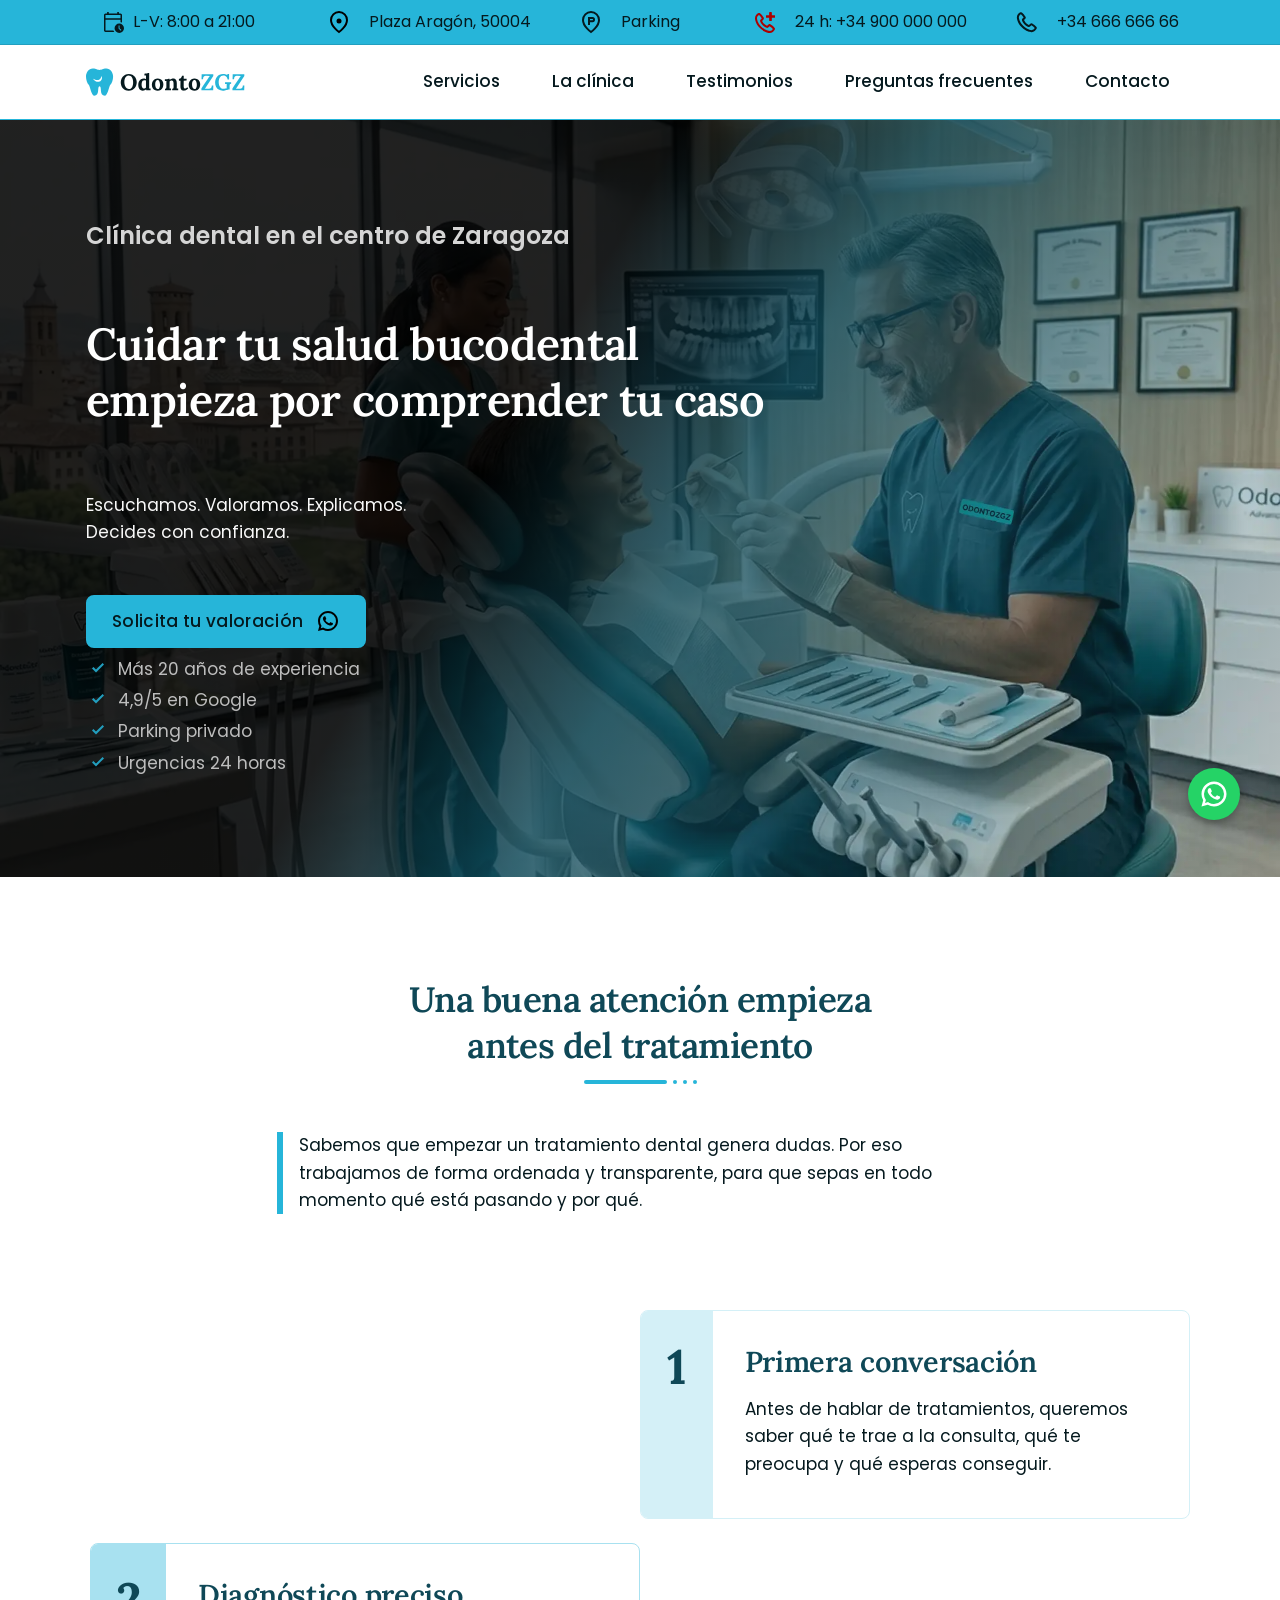
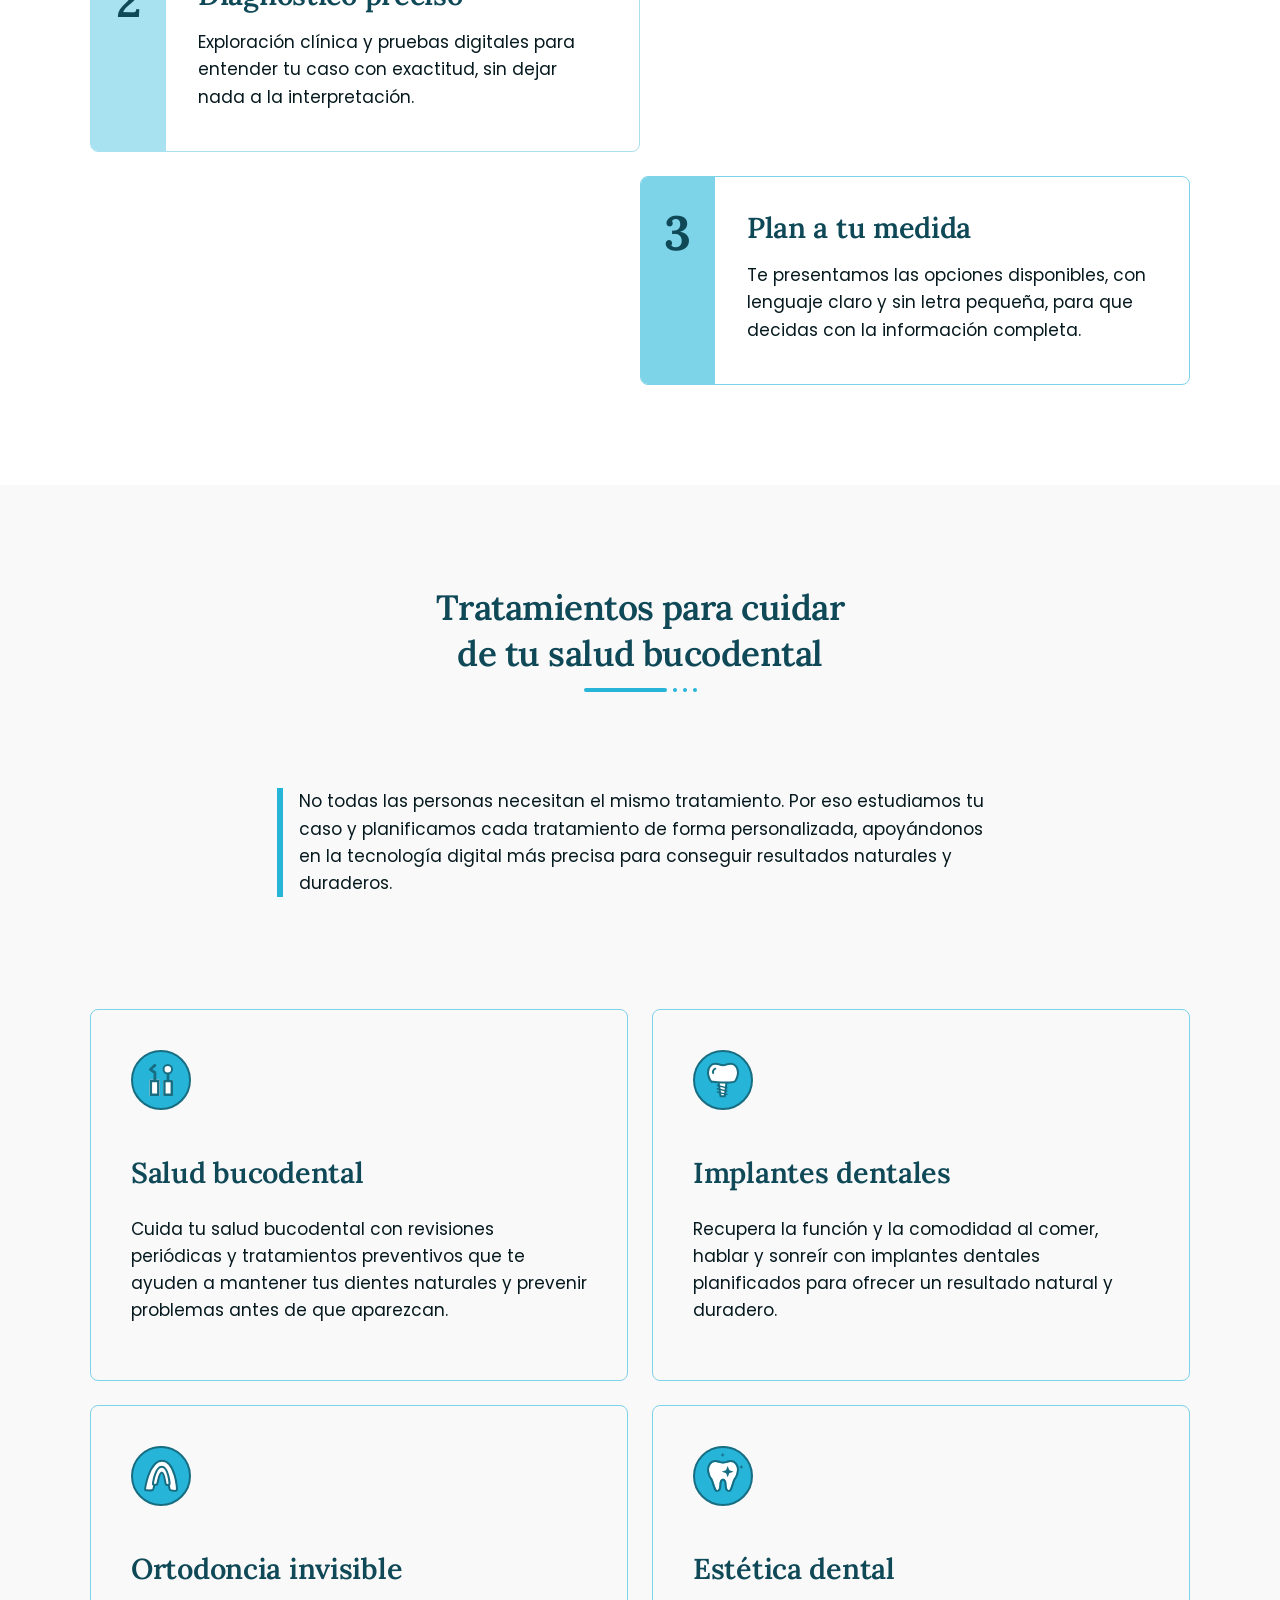
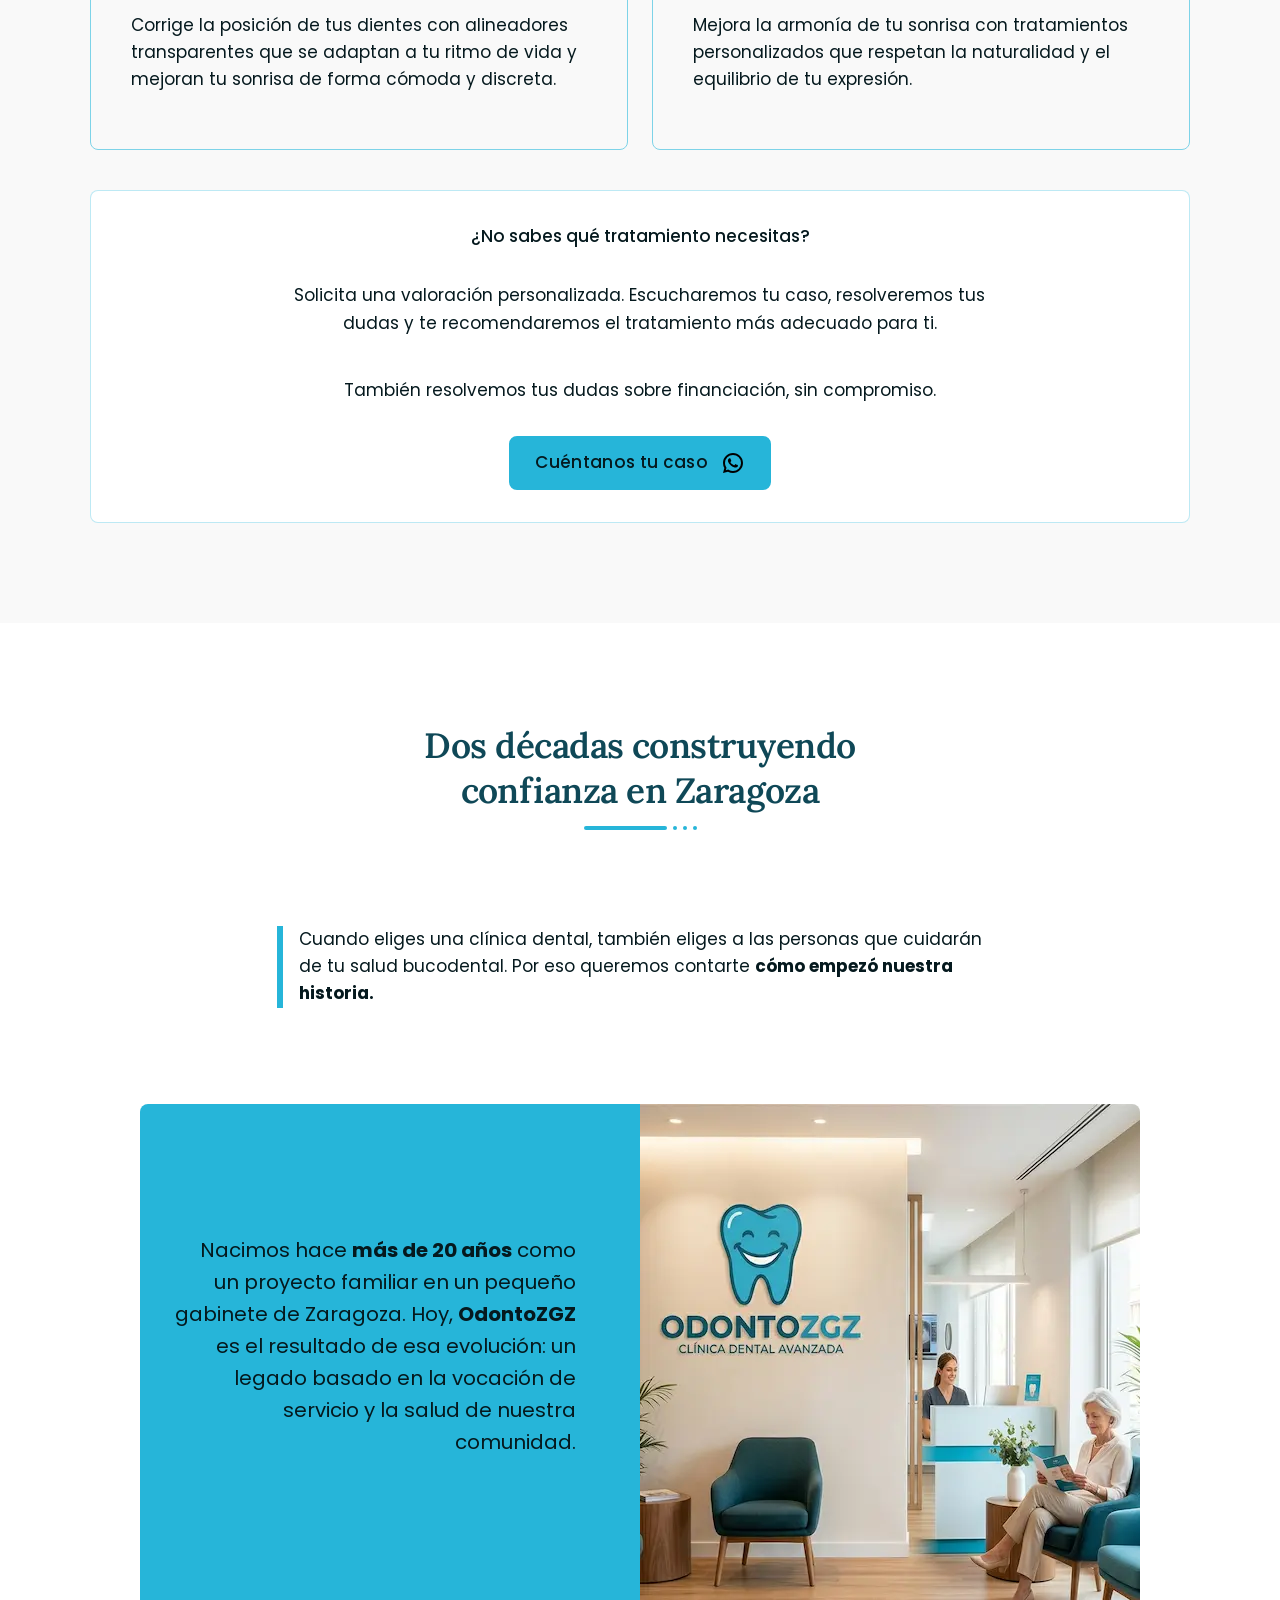
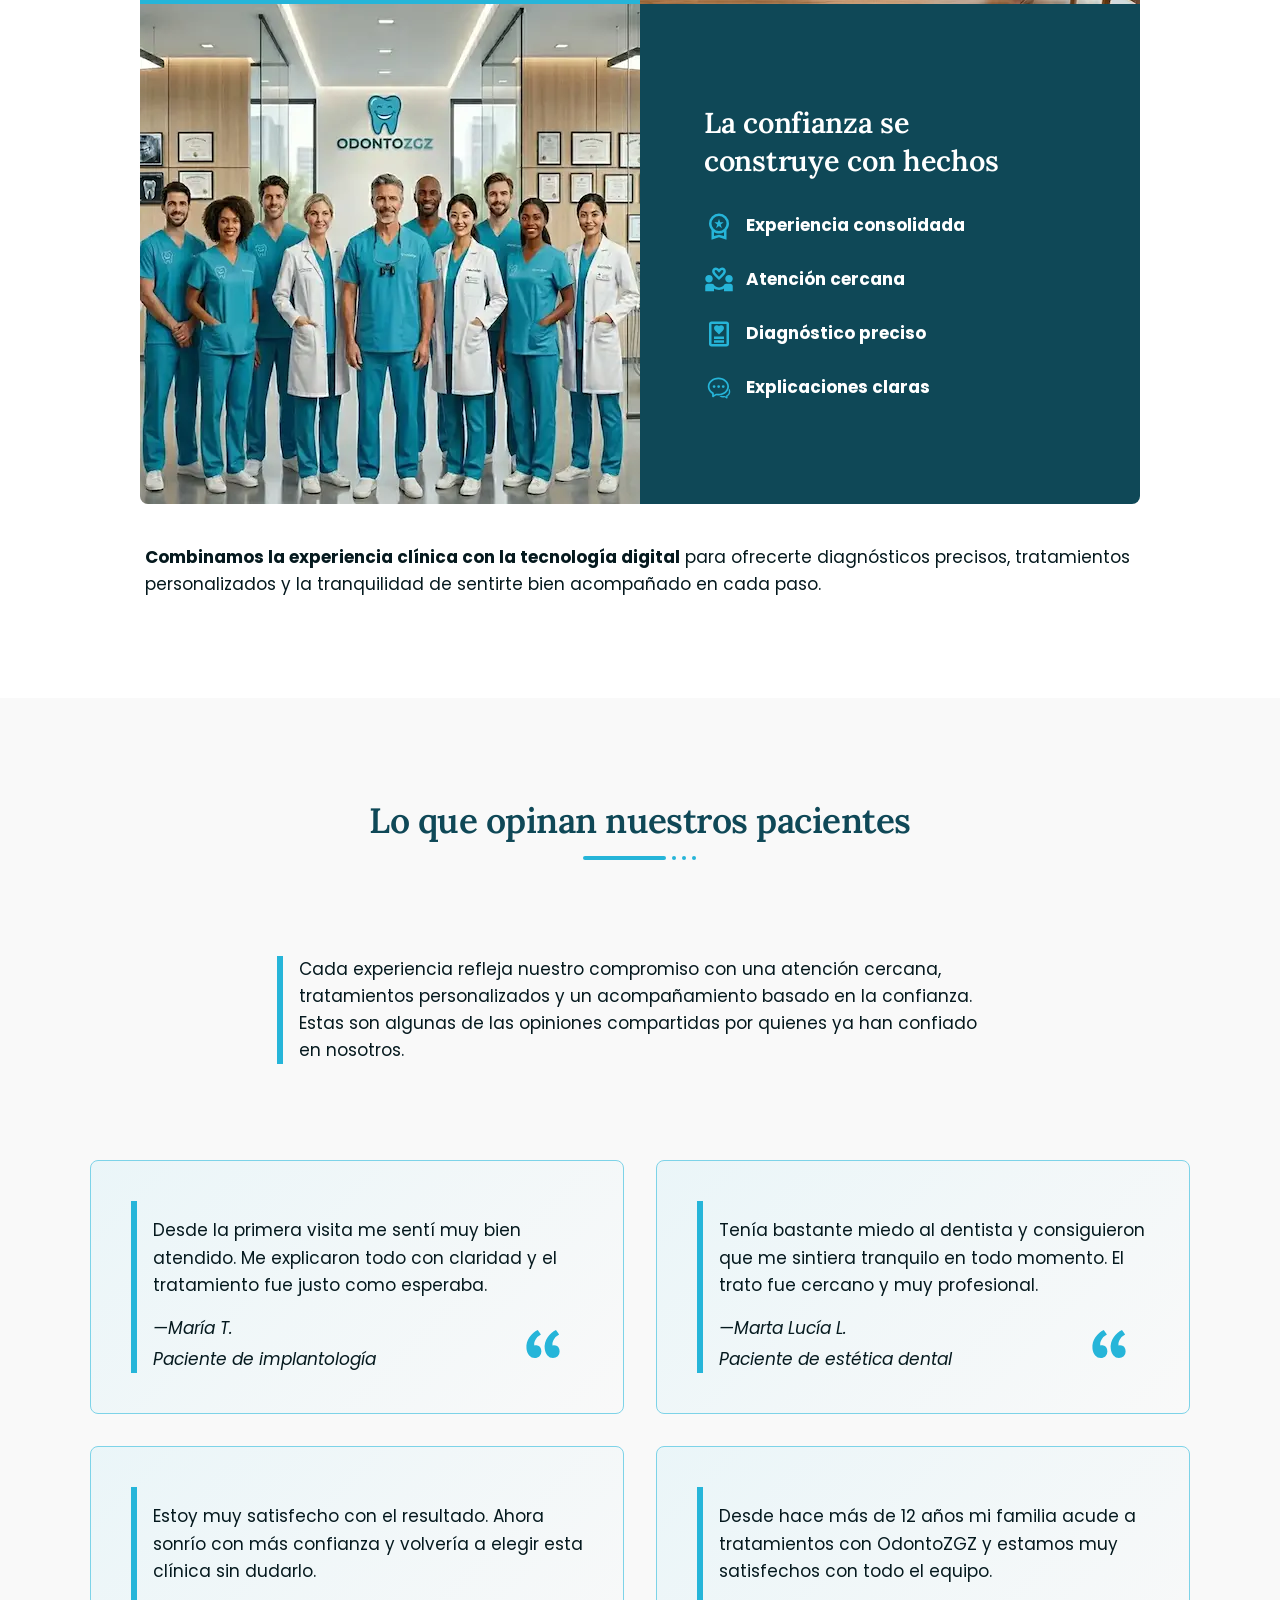
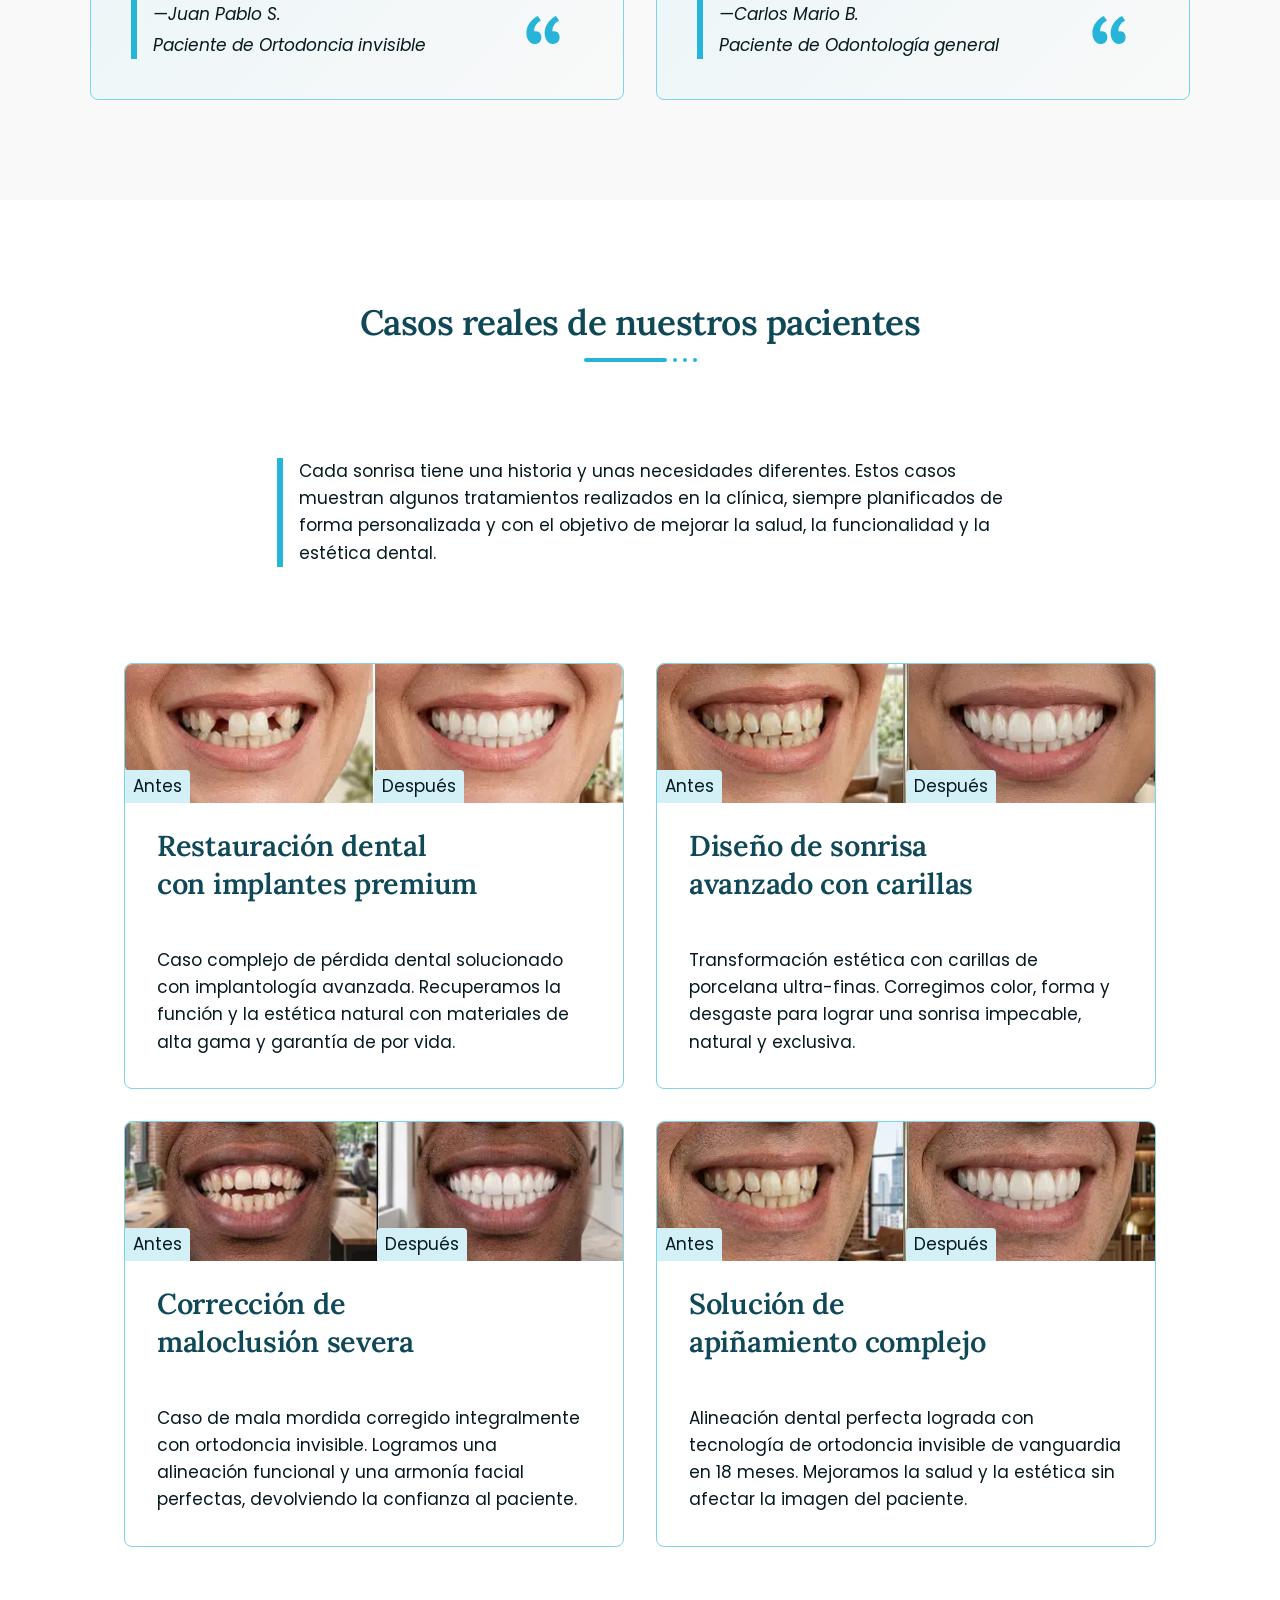
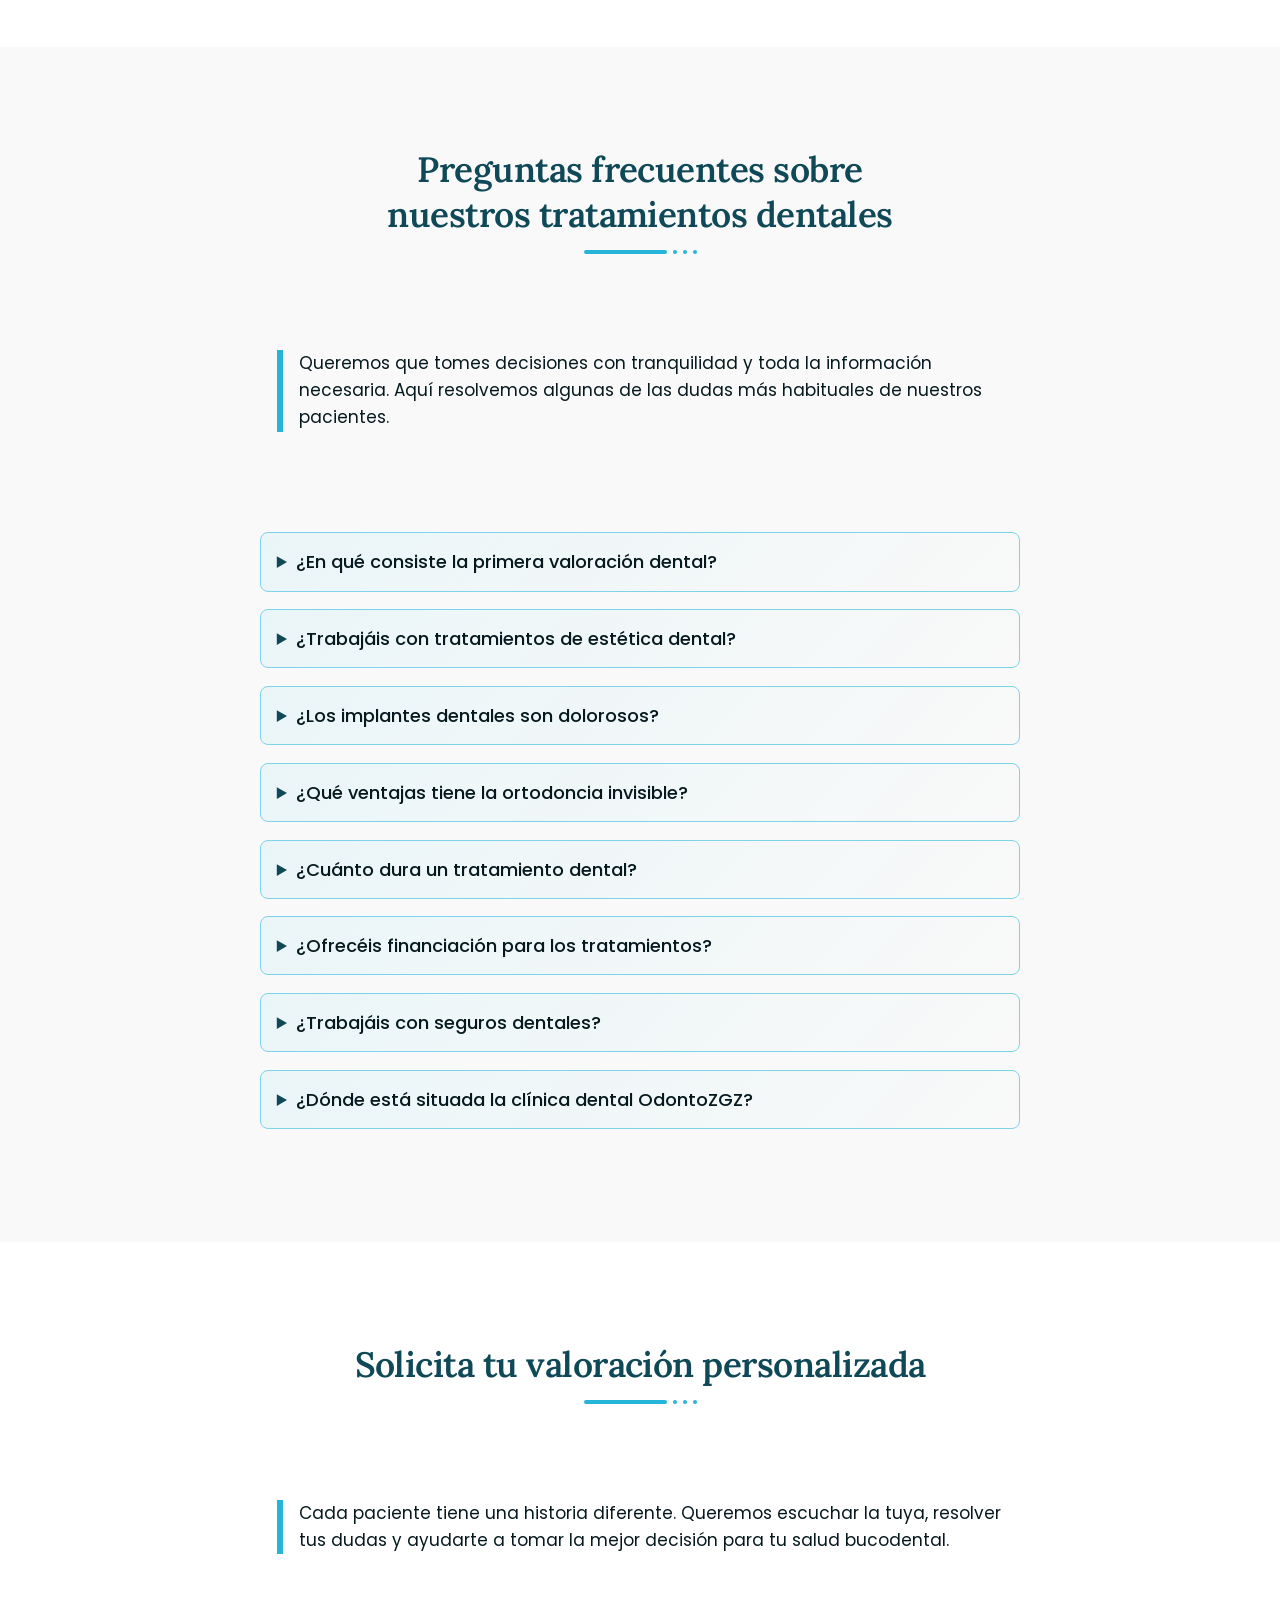
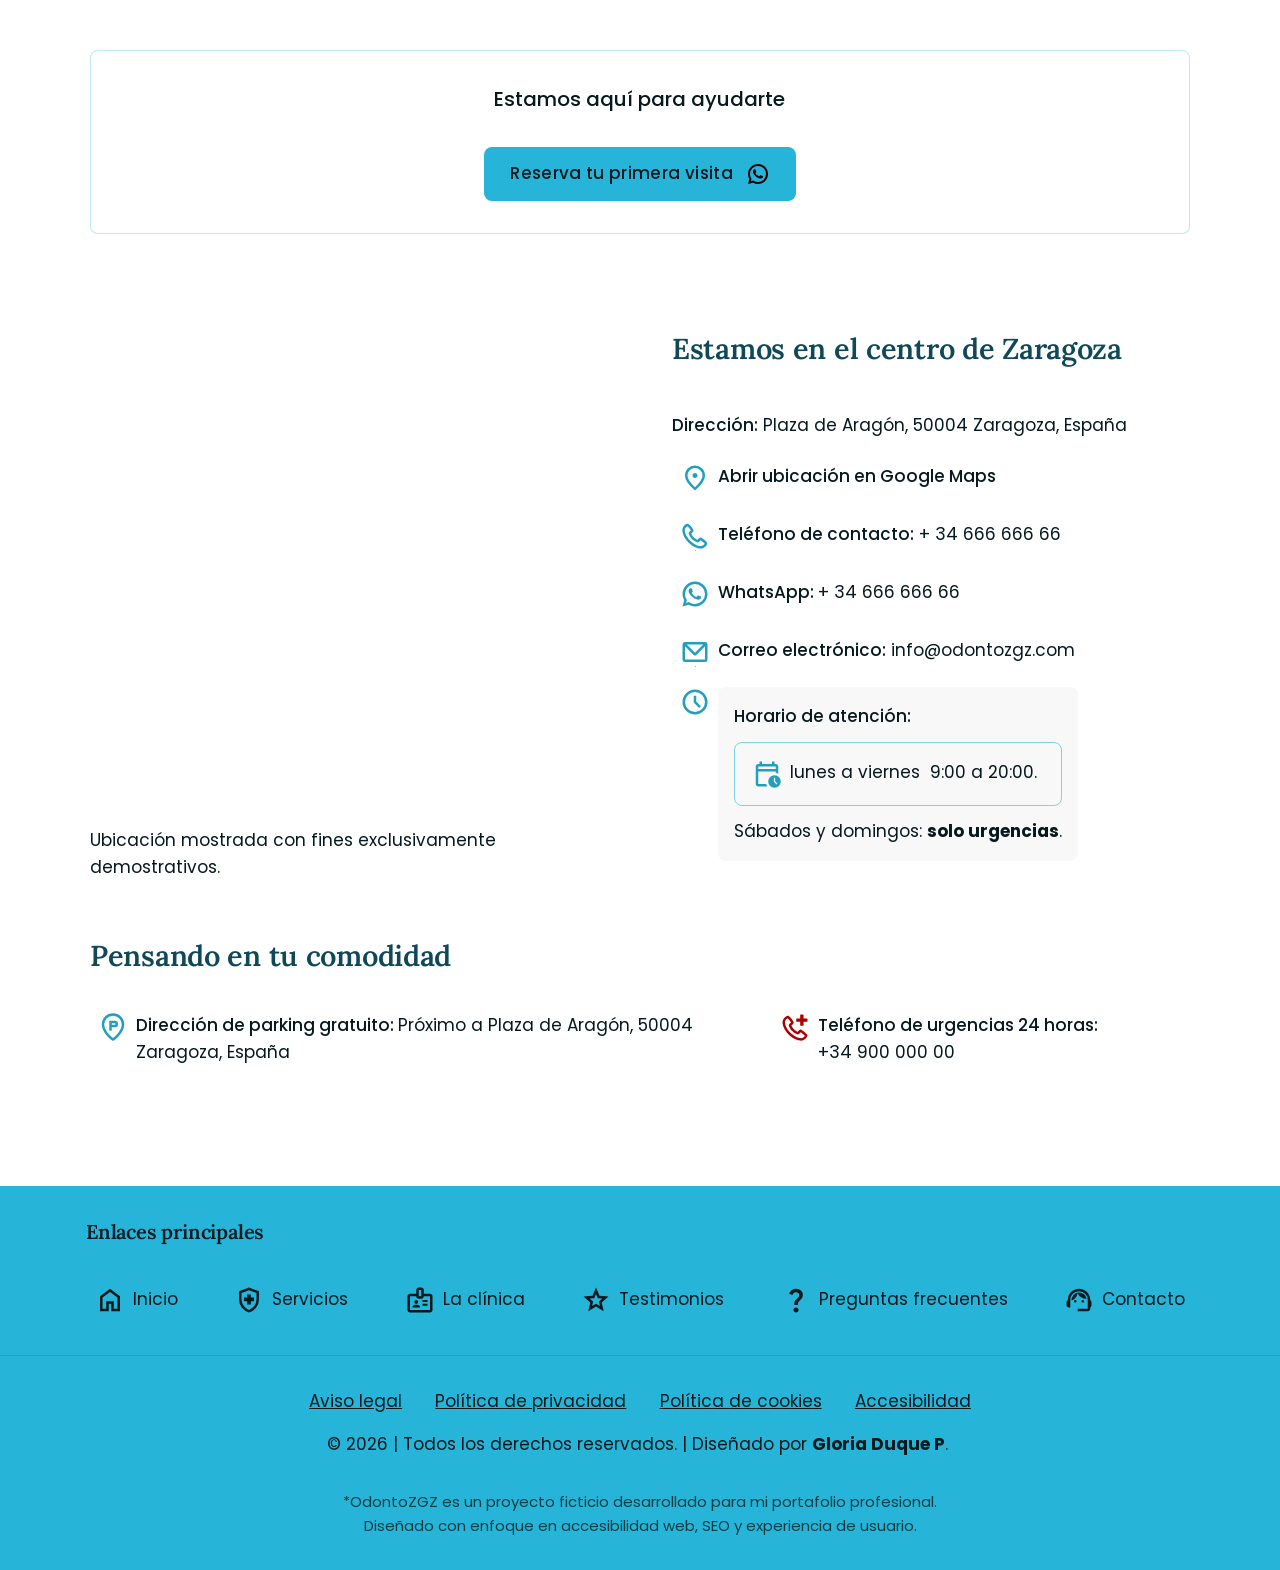
==== index.html @ b69c1dee "Cambio estilo-section proceso" ====
<!doctype html>
<html lang="es" class="no-js">

<head>
    <meta charset="UTF-8">
    <script>
        document.documentElement.classList.remove("no-js");
        document.documentElement.classList.add("js");
    </script>
    <meta name="viewport" content="width=device-width, initial-scale=1.0">
    <title>
        OdontoZGZ | Diseño y desarrollo web accesible para clínica dental
    </title>
    <meta name="robots" content="noindex nofollow">
    <meta name="description"
        content="Proyecto web ficticio de clínica dental OdontoZGZ en Zaragoza, desarrollado para portafolio profesional de diseño UX/UI, accesilidad web, SEO y arquitectura de la información">
    <!--FAVICON-->
    <link rel="icon" type="image/png" href="favicon-96x96.png" sizes="96x96">
    <link rel="icon" type="image/svg+xml" href="favicon.svg">
    <link rel="shortcut icon" href="favicon.ico">
    <link rel="apple-touch-icon" sizes="180x180" href="apple-touch-icon.png">
    <meta name="apple-mobile-web-app-title" content="OdontoZGZ">
    <meta name="theme-color" content="#26B5D9">
    <link rel="manifest" href="site.webmanifest">
    <!--GOOGLE FONTS-->
    <link rel="preconnect" href="https://fonts.googleapis.com">
    <link rel="preconnect" href="https://fonts.gstatic.com" crossorigin>
    <link
        href="https://fonts.googleapis.com/css2?family=Lora:ital,wght@0,400..700;1,400..700&family=Poppins:ital,wght@0,400;0,500;0,600;1,400;1,500&display=swap"
        rel="stylesheet">
    <link rel="preload" as="image" href="assets/img/clinica-dental-zaragoza-odontozgz-movil.webp"
        media="(max-width: 1199px)" fetchpriority="high">

    <link rel="preload" as="image" href="assets/img/clinica-odontozgz-zargoza.webp" media="(min-width: 1200px)"
        fetchpriority="high">
    <link rel="stylesheet" href="assets/css/styles.css">
</head>

<body id="scroll-top">
    <a class="skip-link" href="#main-content">Ir al Contenido</a>
    <header class="header-completo">
        <div class="header-superior">
            <div class="container">
                <address class="wrapper-enlaces-header-sup datos-contacto-header-sup">
                    <ul class="informacion-contacto">
                        <li class="horario-header" aria-label="Horario de atención: lunes a viernes de 8:00 a 21:00">
                            <svg aria-hidden="true" focusable="false" xmlns="http://www.w3.org/2000/svg" height="24"
                                viewBox="0 -960 960 960" width="24" fill="#05191E">
                                <path
                                    d="M180-630h600v-130H180v130Zm0 0v-130 130Zm0 550q-24 0-42-18t-18-42v-620q0-24 18-42t42-18h65v-60h65v60h340v-60h65v60h65q24 0 42 18t18 42v307q-14.17-7.29-29.08-12.14Q796-470 780-473v-97H180v430h319q6 17 14 31.5T532-80H180Zm417.5-15.5Q542-151 542-229t55.5-133.5Q653-418 731-418t133.5 55.5Q920-307 920-229T864.5-95.5Q809-40 731-40T597.5-95.5ZM789.24-128 817-156l-75-75v-112h-39v126l86.24 89Z" />
                            </svg>L-V: 8:00 a 21:00
                        </li>

                        <!-- <div class="enlaces-lista-header"> -->
                        <li><a class="direccion-map  ubicacion-header icono-enlace-header-super icon-sup-no-btn "
                                href="https://maps.app.goo.gl/fbZkfuw5oKSmPvdQ9" rel="noopener noreferrer"
                                target="_blank">
                                <span class="sr-only">Ver
                                    ubicación en Google Maps (se abre en una nueva pestaña)
                                </span>
                                <svg aria-hidden="true" focusable="false" width=" 24" height="24" viewBox="0 0 24 24"
                                    fill="none" xmlns="http://www.w3.org/2000/svg">
                                    <path
                                        d="M20 10C20 16.5 12 22 12 22C12 22 4 16.5 4 10C4 7.87827 4.84285 5.84344 6.34315 4.34315C7.84344 2.84285 9.87827 2 12 2C14.1217 2 16.1566 2.84285 17.6569 4.34315C19.1571 5.84344 20 7.87827 20 10Z"
                                        stroke="black" stroke-width="2" />
                                    <circle cx="12" cy="11" r="2.5" fill="black" />
                                </svg></a><span class="texto-enlac-head-sup">Plaza Aragón, 50004</span>
                        </li>

                        <li><a class="ubicacion-header icon-sup-no-btn icono-enlace-header-super"
                                href="https://maps.app.goo.gl/1pMywQaYtEm4NKyd7" rel="noopener noreferrer"
                                target="_blank"
                                aria-label="Ver ubicación del parking en Google Maps, Se abre en una nueva pestaña">
                                <svg class="icon-parking" aria-hidden="true" focusable="false"
                                    xmlns="http://www.w3.org/2000/svg" width="24" height="24" viewBox="0 0 24 24">
                                    <g fill="none">
                                        <path d="M20 10c0 6.5-8 12-8 12s-8-5.5-8-12a8 8 0 1 1 16 0" />
                                        <path stroke="currentColor" stroke-width="2"
                                            d="M20 10c0 6.5-8 12-8 12s-8-5.5-8-12a8 8 0 1 1 16 0Z" />
                                        <path stroke="currentColor" stroke-linecap="square" stroke-width="2"
                                            d="M10 14v-2.8m0 0V8h3.636C14.091 8 15 8.354 15 9.6s-.91 1.6-1.364 1.6z" />
                                    </g>
                                </svg>
                            </a><span class="texto-enlac-head-sup">Parking</span>
                        </li>
                        <li><a class="icono-enlace-header-super icon-sup-no-btn telefono-urgencia"
                                href="tel:+3490000000" aria-label="Teléfono de urgencias 24 horas: +34 900 000 00">

                                <svg class="icon-urgencia" aria-hidden="true" focusable="false" width="24" height="24"
                                    viewBox="0 0 24 24" fill="none" xmlns="http://www.w3.org/2000/svg">
                                    <g clip-path="url(#clip0_892_257)">
                                        <path
                                            d="M12.7179 24.0944L12.7289 24.0924C12.7376 24.0937 12.7432 24.0997 12.7459 24.1104L12.7629 24.5374L12.7589 24.5544L12.7469 24.5704L12.6429 24.6444L12.6309 24.6484L12.6159 24.6444L12.5119 24.5704L12.5019 24.5574L12.4969 24.5374L12.5139 24.1094L12.5179 24.0994C12.5232 24.0927 12.5312 24.0911 12.5419 24.0944L12.6129 24.1294L12.6269 24.1334L12.6469 24.1294L12.7179 24.0944Z"
                                            fill="#AD0000" />
                                        <path
                                            d="M12.9809 23.9814L12.9939 23.9794C13.0039 23.9821 13.0106 23.9894 13.0139 24.0014L13.0479 24.6154L13.0439 24.6294C13.0372 24.6381 13.0276 24.6407 13.0149 24.6374L12.8139 24.5444L12.8059 24.5374L12.8009 24.5254L12.7829 24.0954L12.7859 24.0844L12.7959 24.0744L12.9809 23.9814Z"
                                            fill="#AD0000" />
                                        <path
                                            d="M12.2642 23.979C12.2692 23.9779 12.2745 23.9787 12.2789 23.9814L12.4629 24.0734L12.4729 24.0834L12.4759 24.0954L12.4589 24.5254L12.4549 24.5364L12.4449 24.5444L12.2439 24.6374L12.2289 24.6394C12.2182 24.6354 12.2126 24.6274 12.2119 24.6154L12.2459 24.0014L12.2519 23.9874C12.2548 23.9831 12.2592 23.9801 12.2642 23.979Z"
                                            fill="#AD0000" />
                                        <path fill-rule="evenodd" clip-rule="evenodd"
                                            d="M8.30774 16.6634C12.1527 20.5084 15.7157 20.9294 16.7617 20.9684C18.0257 21.0144 19.3157 19.9824 19.8737 18.9254C18.9837 17.8814 17.8247 17.0714 16.5557 16.1934C15.8067 16.9414 14.8837 18.3314 13.6547 17.8334C12.9557 17.5524 11.2297 16.7574 9.72174 15.2484C8.21374 13.7394 7.41874 12.0144 7.13574 11.3164C6.63774 10.0854 8.03174 9.16044 8.78074 8.41144C7.90274 7.12144 7.10674 5.93244 6.06474 5.08744C4.99274 5.64744 3.95474 6.92744 4.00174 8.20844C4.04074 9.25444 4.46174 12.8174 8.30774 16.6634ZM16.6877 22.9674C15.2477 22.9144 11.1667 22.3504 6.89274 18.0774C2.61974 13.8034 2.05674 9.72344 2.00274 8.28244C1.92274 6.08644 3.60474 3.95344 5.54774 3.12044C5.78172 3.01941 6.03794 2.98094 6.29127 3.00882C6.5446 3.03669 6.78633 3.12995 6.99274 3.27944C8.60074 4.45244 9.70974 6.22944 10.6627 7.62144C10.861 7.9109 10.9518 8.26055 10.9195 8.60989C10.8872 8.95923 10.7337 9.28628 10.4857 9.53444L9.12974 10.8914C9.44474 11.5864 10.0857 12.7844 11.1357 13.8344C12.1857 14.8844 13.3837 15.5254 14.0797 15.8404L15.4347 14.4844C15.6836 14.2354 16.012 14.0818 16.3627 14.0505C16.7133 14.0193 17.0638 14.1123 17.3527 14.3134C18.7727 15.2974 20.4407 16.3904 21.6567 17.9474C21.8184 18.1553 21.9212 18.4029 21.9544 18.6641C21.9877 18.9253 21.9501 19.1907 21.8457 19.4324C21.0087 21.3854 18.8907 23.0484 16.6877 22.9674Z"
                                            fill="#AD0000" />
                                        <rect x="13" y="5.14844" width="9" height="2.7" rx="0.45" fill="#AD0000" />
                                        <rect x="16.1504" y="11" width="9" height="2.7" rx="0.45"
                                            transform="rotate(-90 16.1504 11)" fill="#AD0000" />
                                    </g>
                                    <defs>
                                        <clipPath id="clip0_892_257">
                                            <rect width="24" height="24" fill="white" />
                                        </clipPath>
                                    </defs>
                                </svg>
                            </a><span class="texto-enlac-head-sup" aria-hidden="true">24&nbsp;h: +34 900 000
                                000</span></li>
                        <li><a class="icono-enlace-header-super btn-primary" href="tel:+3466666666">
                                <svg aria-hidden="true" focusable="false" xmlns="http://www.w3.org/2000/svg" width="24"
                                    height="24" viewBox="0 0 24 24">
                                    <g fill="none" fill-rule="evenodd">
                                        <path
                                            d="m12.593 23.258l-.011.002l-.071.035l-.02.004l-.014-.004l-.071-.035q-.016-.005-.024.005l-.004.01l-.017.428l.005.02l.01.013l.104.074l.015.004l.012-.004l.104-.074l.012-.016l.004-.017l-.017-.427q-.004-.016-.017-.018m.265-.113l-.013.002l-.185.093l-.01.01l-.003.011l.018.43l.005.012l.008.007l.201.093q.019.005.029-.008l.004-.014l-.034-.614q-.005-.018-.02-.022m-.715.002a.02.02 0 0 0-.027.006l-.006.014l-.034.614q.001.018.017.024l.015-.002l.201-.093l.01-.008l.004-.011l.017-.43l-.003-.012l-.01-.01z" />
                                        <path fill="currentColor"
                                            d="M8.172 15.829c3.845 3.845 7.408 4.266 8.454 4.305c1.264.046 2.554-.986 3.112-2.043c-.89-1.044-2.049-1.854-3.318-2.732c-.749.748-1.672 2.138-2.901 1.64c-.699-.281-2.425-1.076-3.933-2.585S7.283 11.18 7 10.482c-.498-1.231.896-2.156 1.645-2.905c-.878-1.29-1.674-2.479-2.716-3.324c-1.072.56-2.11 1.84-2.063 3.121c.039 1.046.46 4.609 4.306 8.455m8.38 6.304c-1.44-.053-5.521-.617-9.795-4.89c-4.273-4.274-4.836-8.354-4.89-9.795c-.08-2.196 1.602-4.329 3.545-5.162a1.47 1.47 0 0 1 1.445.159c1.608 1.173 2.717 2.95 3.67 4.342A1.504 1.504 0 0 1 10.35 8.7l-1.356 1.357C9.309 10.752 9.95 11.95 11 13s2.248 1.691 2.944 2.006l1.355-1.356a1.5 1.5 0 0 1 1.918-.171c1.42.984 3.088 2.077 4.304 3.634a1.47 1.47 0 0 1 .189 1.485c-.837 1.953-2.955 3.616-5.158 3.535" />
                                    </g>
                                </svg><span class="sr-only">Teléfono:</span>
                            </a><span class="texto-enlac-head-sup">+34 666 666 66</span></li>
                    </ul>
            </div>
        </div>
        <div class="header-principal">
            <div class="container">
                <nav class="nav-principal">
                    <a class="logo" href="index.html" aria-label="Página principal">
                        <img src="assets/img/logo.svg" alt="OdontoZGZ" width="318" height="51">
                    </a>
                    <!--enlace icono-telefon-->
                    <div class="toggle-enlace-telef">
                        <button class="menu-toggle" aria-expanded="false" aria-controls="nav-list"
                            aria-label="Abrir menú">
                            <svg class="icon-burguer" aria-hidden="true" focusable="false" role="presentation"
                                xmlns="http://www.w3.org/2000/svg" height="1.5rem" viewBox="0 -960 960 960"
                                width="1.5rem" fill="#021518">
                                <path d="M120-240v-80h720v80H120Zm0-200v-80h720v80H120Zm0-200v-80h720v80H120Z" />
                            </svg>
                            <svg class="icon-close" aria-hidden="true" focusable="false"
                                xmlns="http://www.w3.org/2000/svg" height="1.5rem" viewBox="0 -960 960 960"
                                width="1.5rem" fill="#021518">
                                <path
                                    d="m256-200-56-56 224-224-224-224 56-56 224 224 224-224 56 56-224 224 224 224-56 56-224-224-224 224Z" />
                            </svg>
                        </button>
                    </div>
                    <ul id="nav-list" class="nav-links">
                        <li class="item-inicio">
                            <a class="nav-menu-principal" href="#scroll-top">Inicio</a>
                        </li>
                        <li>
                            <a class="nav-menu-principal" href="#servicios">Servicios</a>
                        </li>
                        <li>
                            <a class="nav-menu-principal" href="#la-clinica">La clínica</a>
                        </li>
                        <li>
                            <a class="nav-menu-principal" href="#testimonios">Testimonios</a>
                        </li>
                        <li>
                            <a class="nav-menu-principal" href="#faq">Preguntas frecuentes</a>
                        </li>
                        <li>
                            <a class="nav-menu-principal" href="#contacto">Contacto</a>
                        </li>
                    </ul>
                </nav>
            </div>
        </div>
    </header>
    <main id="main-content" tabindex="-1">
        <div class="od-section-fondo-hero">
            <div class="container">
                <section class="hero">
                    <div class="hero-text-principal">
                        <h1 class="od-h1-hero">
                            Clínica dental en el centro de Zaragoza
                        </h1>
                        <p class="hero-subtitulo">
                            Cuidar tu salud bucodental empieza por comprender tu caso
                        </p>
                        <div class="hero-textos">
                            <div>
                                <p class="od-parrafo-hero">
                                    Escuchamos. Valoramos. Explicamos. <br>Decides con
                                    confianza.
                                </p>
                            </div>
                            <div class="cta-micro-copy">
                                <a class="btn-primary"
                                    href="https://wa.me/3466666666?text=Hola+,+me+gustaría+solicitar+una+valoración.%0AGracias."
                                    rel="noopener noreferrer" target="_blank">
                                    Solicita tu valoración
                                    <span class="sr-only">
                                        (se abre WhatsApp en una ventana nueva)</span>
                                </a>
                                <!-- <p class="micro-copy-cta">
                                    Diagnóstico inicial sin costo
                                </p> -->
                                <ul class="hero-ventajas" aria-label="Aspectos destacados de la clínica">
                                    <li>Más 20 años de experiencia</li>
                                    <li>4,9/5 en Google</li>
                                    <li>Parking privado</li>
                                    <li>Urgencias 24 horas</li>
                                </ul>
                            </div>
                            <!-- </div> -->
                        </div>
                    </div>
                </section>
            </div>
        </div>

        <section id="proceso_trabajo" class="proceso" aria-labelledby="titulo-proceso">
            <div class="container">
            <h2 class="linea-decorativa" id="titulo-proceso">
                        Una buena atención empieza antes del tratamiento
                    </h2>
                    <p class="parrafo-presentacion borde-decorativo">
                        Sabemos que empezar un tratamiento dental genera dudas. Por eso
                        trabajamos de forma ordenada y transparente, para que sepas en todo
                        momento qué está pasando y por qué.
                    </p>
                <ol class="lista-proceso">
                    <!--INFOGRAFÍA-->
                    <li class="proceso-tarjeta infog-proceso1">
                        <span class="numero-visual" aria-hidden="true">1</span>
                        <div class="textos-proceso">
                            <h3>Primera conversación</h3>
                            <p>
                                Antes de hablar de tratamientos, queremos saber qué te trae a la consulta, qué te
                                preocupa y qué esperas conseguir.
                            </p>
                        </div>
                    </li>
                    <li class="proceso-tarjeta infog-proceso2">
                        <span class="numero-visual" aria-hidden="true">2</span>
                        <div class="textos-proceso">
                            <h3>Diagnóstico preciso</h3>
                            <p>
                                Exploración clínica y pruebas digitales para entender tu caso con exactitud, sin dejar
                                nada a la interpretación.
                            </p>
                        </div>
                    </li>
                    <li class="proceso-tarjeta infog-proceso3">
                        <span class="numero-visual" aria-hidden="true">3</span>
                        <div class="textos-proceso">
                            <h3>Plan a tu medida</h3>
                            <p>
                                Te presentamos las opciones disponibles, con lenguaje claro y sin letra pequeña, para
                                que decidas con la información
                                completa.
                            </p>
                        </div>
                    </li>
                </ol>
            </div>
        </section>
        <section id="servicios" class="od-servicios" aria-labelledby="titulo-servicios">
            <div class="container">
                <h2 id="titulo-servicios" class="linea-decorativa">
                    Tratamientos para cuidar de tu salud bucodental
                </h2>
                <div class="parrafo-presentacion">
                    <p class="borde-decorativo">
                        No todas las personas necesitan el mismo tratamiento. Por eso estudiamos tu caso y planificamos
                        cada tratamiento de forma personalizada, apoyándonos en la tecnología digital
                        más precisa para conseguir resultados naturales y duraderos.
                    </p>
                </div>
                <div class="content-con-cta">
                    <div class="grid-servicios grid-colums-1 grid-colums-2">
                        <article class="card-servicio">
                            <div class="wrapper-icon-card-serv">
                                <img src="assets/img/salud-oral.svg" alt="" width="60" height="60">
                            </div>
                            <h3>Salud bucodental</h3>
                            <p>
                                Cuida tu salud bucodental con revisiones periódicas y tratamientos
                                preventivos que te ayuden a mantener tus dientes
                                naturales y prevenir problemas antes de que aparezcan.
                            </p>
                        </article>
                        <article class="card-servicio">
                            <div class="wrapper-icon-card-serv">
                                <img src="assets/img/implantes-dentales.svg" alt="" width="60" height="60">
                            </div>

                            <h3>Implantes dentales</h3>
                            <p>
                                Recupera la función y la comodidad al comer, hablar y sonreír con
                                implantes dentales
                                planificados para ofrecer un
                                resultado natural y duradero.
                            </p>
                        </article>
                        <article class="card-servicio">
                            <div class="wrapper-icon-card-serv">
                                <img src="assets/img/ortodoncia-invisible-alta-precision.svg" alt="" width="60"
                                    height="60">
                            </div>
                            <h3>Ortodoncia invisible</h3>
                            <p>
                                Corrige la posición de tus dientes con alineadores transparentes que se
                                adaptan a tu ritmo de vida y mejoran tu sonrisa
                                de forma cómoda y discreta.
                            </p>
                        </article>
                        <article class="card-servicio">
                            <div class="wrapper-icon-card-serv">
                                <img src="assets/img/estetica-dental-avanzada.svg" alt="" width="60" height="60">
                            </div>
                            <h3>Estética dental</h3>
                            <p>
                                Mejora la armonía de tu sonrisa con tratamientos personalizados que
                                respetan la naturalidad y el equilibrio de tu
                                expresión.
                            </p>
                        </article>
                    </div>
                    <div class="cta-textos">
                        <p class="cta-pregunta">¿No sabes qué tratamiento necesitas?</p>
                        <p class="parrafo-cta-textos">Solicita una valoración personalizada. Escucharemos tu caso,
                            resolveremos tus dudas y te
                            recomendaremos el tratamiento
                            más adecuado para ti.</p>
                        <p class="texto-financiacion">También resolvemos tus dudas sobre financiación, sin compromiso.
                        </p>
                        <div class="enlaces-casos-exito">
                            <a class="btn-primary"
                                href="https://wa.me/34012345678?text=Me+gustaría+comentar+mi+caso+solicito+una+cita.%0AGracias."
                                rel="noopener noreferrer"
                                aria-label="Cuéntanos tu caso, se abrirá WhatsApp una nueva ventana" target="_blank">
                                Cuéntanos tu caso
                            </a>

                        </div>
                    </div>
                </div>
            </div>
        </section>
        <section id="la-clinica" class="od-nosotros" aria-labelledby="titulo-nosotros">
            <div class="container">
                <h2 id="titulo-nosotros" class="linea-decorativa">
                    Dos décadas construyendo confianza en Zaragoza
                </h2>
                <p class="parraf50-la-clinica borde-decorativo parrafo-presentacion">Cuando eliges una clínica dental,
                    también eliges a las personas que
                    cuidarán de tu salud
                    bucodental.
                    Por eso queremos
                    contarte <b>cómo empezó nuestra historia.</b></p>
                <div class="content-con-cta">
                    <div class="nosot-img">
                        <div class="nosot-grid-clinic">
                            <div class="wrapper-text-nosot-grid-clinic">
                                <p>
                                    Nacimos hace <strong>más de 20 años</strong> como un proyecto
                                    familiar en un pequeño gabinete de Zaragoza. Hoy,
                                    <strong>OdontoZGZ</strong> es el resultado de esa evolución: un
                                    legado basado en la vocación de servicio y la salud de nuestra
                                    comunidad.
                                </p>
                            </div>
                            <figure class="">
                                <img class="img1-nosotros" src="assets/img/nosotros-recepcion-odontozgz.webp"
                                    alt="Recepción de la clínica dental OdontoZGZ en Zaragoza, se percibe un sitio profesional y acogedor."
                                    loading="lazy" width="767" height="767">
                            </figure>
                        </div>
                        <div class="nosot-grid">
                            <div class="nos-eq-area-2">
                                <h3>La confianza se construye con hechos</h3>
                                <ul class="lista-valores">
                                    <li class="item-lista-valores">
                                        <img src="assets/img/icon-compromiso-nuestros-valores.svg" alt="" width="30"
                                            height="30">

                                        <strong>Experiencia consolidada</strong>
                                    </li>
                                    <li class="item-lista-valores">
                                        <img src="assets/img/icon-trato-humano.svg" alt="" width="30"
                                            height="30"><strong>Atención
                                            cercana</strong>
                                    </li>
                                    <li class="item-lista-valores">
                                        <img src="assets/img/icon-diagnostico-preciso.svg" alt="" width="30"
                                            height="30"><strong>Diagnóstico
                                            preciso</strong>
                                    </li>
                                    <li class="item-lista-valores">
                                        <img src="assets/img/icon-explicaciones-claras.svg" alt="" width="30"
                                            height="30"><strong>Explicaciones
                                            claras</strong>
                                    </li>
                                </ul>
                            </div>
                            <figure class="nos-eq-area-1">
                                <img class="img2-nosotros" src="assets/img/nosotros-equipo-odontozgz.webp"
                                    alt="Equipo profesional de clínica dental ficticia OdontoZGZ, en un entorno moderno y profesional."
                                    loading="lazy" width="500" height="500">
                            </figure>
                        </div>
                    </div>
                    <p class="parrafo-fin80"><b>Combinamos la experiencia clínica con la tecnología digital</b> para
                        ofrecerte
                        diagnósticos precisos, tratamientos
                        personalizados y la tranquilidad de sentirte bien acompañado en cada paso.</p>
                </div>

            </div>
        </section>
        <section id="testimonios" class="od-testimonios" aria-labelledby="titulo-testimonios">
            <div class="container">
                <h2 id="titulo-testimonios" class="linea-decorativa">
                    Lo que opinan nuestros pacientes
                </h2>
                <p class="parrafo-presentacion borde-decorativo">Cada experiencia refleja nuestro compromiso con una
                    atención cercana, tratamientos personalizados y
                    un acompañamiento
                    basado en la confianza. Estas son algunas de las opiniones compartidas por quienes ya han confiado
                    en nosotros.</p>
                <div>
                    <ul class="grid-testimonios-exito grid-colums-1 grid-colums-2">
                        <li>
                            <blockquote class="testimonio-quote">
                                <div class="borde-decorativo">
                                    <p class="parrafo-quote">
                                        Desde la primera visita me sentí muy bien atendido. Me explicaron todo con
                                        claridad y el tratamiento fue justo como
                                        esperaba.
                                    </p>
                                    <div class="quote-cite">
                                        <cite> <span>—María T.</span>Paciente de implantología</cite>
                                        <img src="assets/img/icon-quote.svg" alt="">
                                    </div>
                                </div>
                            </blockquote>
                        </li>
                        <li>
                            <blockquote class="testimonio-quote">
                                <div class="borde-decorativo">
                                    <p class="parrafo-quote">
                                        Tenía bastante miedo al dentista y consiguieron que me sintiera tranquilo en
                                        todo momento. El trato fue cercano y muy
                                        profesional.
                                    </p>
                                    <div class="quote-cite">
                                        <cite> <span>—Marta Lucía L.</span>Paciente de estética
                                            dental</cite>
                                        <img src="assets/img/icon-quote.svg" alt="">
                                    </div>
                                </div>
                            </blockquote>
                        </li>
                        <li>
                            <blockquote class="testimonio-quote">
                                <div class="borde-decorativo">
                                    <p class="parrafo-quote">
                                        Estoy muy satisfecho con el resultado. Ahora sonrío con más confianza y
                                        volvería a elegir esta clínica sin dudarlo.
                                    </p>
                                    <div class="quote-cite">
                                        <cite> <span>—Juan Pablo S.</span>Paciente de Ortodoncia
                                            invisible</cite>
                                        <img src="assets/img/icon-quote.svg" alt="">
                                    </div>
                                </div>
                            </blockquote>
                        </li>
                        <li>
                            <blockquote class="testimonio-quote">
                                <div class="borde-decorativo">
                                    <p class="parrafo-quote">
                                        Desde hace más de 12 años mi familia acude a tratamientos
                                        con OdontoZGZ y estamos muy satisfechos con todo el equipo.
                                    </p>
                                    <div class="quote-cite">
                                        <cite> <span>—Carlos Mario B.</span>Paciente de Odontología
                                            general
                                        </cite>
                                        <img src="assets/img/icon-quote.svg" alt="">
                                    </div>
                                </div>
                            </blockquote>
                        </li>
                    </ul>
                </div>
            </div>
        </section>
        <section class="od-casos-exito" tabindex="-1" aria-labelledby="titulo-casos-reales">
            <div class="container">
                <h2 id="titulo-casos-reales" class="linea-decorativa">
                    Casos reales de nuestros pacientes
                </h2>
                <p class="borde-decorativo parrafo-presentacion">Cada sonrisa tiene una historia y unas necesidades
                    diferentes. Estos casos muestran algunos
                    tratamientos realizados en
                    la clínica, siempre planificados de forma personalizada y con el objetivo de mejorar la salud, la
                    funcionalidad y la
                    estética dental.</p>
                <div class="content-con-cta">
                    <div class="grid-casos-exito grid-colums-1 grid-colums-2">
                        <article class="card-exito">
                            <figure class="caso-exito-figure">
                                <img width="500" height="140" src="assets/img/caso-1-implantología.webp"
                                    alt="Comparativa antes y después del tratamiento de implantología en OdontoZGZ"
                                    loading="lazy">
                                <figcaption class="textos-figure-caso-exito">
                                    <span aria-hidden="true" class="text-antes-caso-exito">Antes</span>
                                    <span aria-hidden="true" class="text-despues-caso-exito">Después</span>
                                    <span class="sr-only">Fotografías que muestran el resultado de antes y después del
                                        tratamiento de Restauración dental.</span>
                                </figcaption>
                            </figure>
                            <div class="textos-casos-exito">
                                <h3>
                                    Restauración dental con implantes premium
                                </h3>

                                <p>
                                    Caso complejo de pérdida dental solucionado con
                                    implantología avanzada. Recuperamos la función y la
                                    estética natural con materiales de alta gama y garantía de
                                    por vida.
                                </p>
                            </div>
                        </article>
                        <article class="card-exito">
                            <figure class="caso-exito-figure">
                                <img width="500" height="140" src="assets/img/caso-2-estetica-dental.webp"
                                    alt="Comparativa antes y después del tratamiento de estética dental de diseño de sonrisa avanzado"
                                    loading="lazy">
                                <figcaption class="textos-figure-caso-exito">
                                    <span aria-hidden="true" class="text-antes-caso-exito">Antes</span>
                                    <span aria-hidden="true" class="text-despues-caso-exito">Después</span>
                                    <span class="sr-only">Fotografías que muestran el resultado de antes y después del
                                        tratamiento de diseño de sonrisa</span>
                                </figcaption>
                            </figure>
                            <div class="textos-casos-exito">
                                <h3>
                                    Diseño de sonrisa avanzado con carillas
                                </h3>

                                <p>
                                    Transformación estética con carillas de porcelana
                                    ultra-finas. Corregimos color, forma y desgaste para
                                    lograr una sonrisa impecable, natural y exclusiva.
                                </p>
                            </div>
                        </article>
                        <article class="card-exito">
                            <figure class="caso-exito-figure">
                                <img width="500" height="140" src="assets/img/caso-3-mordida-corregida.webp"
                                    alt="Comparativa antes y después del tratamiento maloclusión en OdontoZGZ"
                                    loading="lazy">
                                <figcaption class="textos-figure-caso-exito">
                                    <span aria-hidden="true" class="text-antes-caso-exito">Antes</span>
                                    <span aria-hidden="true" class="text-despues-caso-exito despues">Después</span>
                                    <span class="sr-only">Fotografías que muestran el resultado de antes y después del
                                        tratamiento de ortodoncia por maloclusión.</span>
                                </figcaption>
                            </figure>
                            <div class="textos-casos-exito">
                                <h3>
                                    Corrección de maloclusión severa
                                </h3>

                                <p>
                                    Caso de mala mordida corregido integralmente con
                                    ortodoncia invisible. Logramos una alineación funcional y
                                    una armonía facial perfectas, devolviendo la confianza al
                                    paciente.
                                </p>
                            </div>
                        </article>
                        <article class="card-exito">
                            <figure class="caso-exito-figure">
                                <img width="500" height="140" src="assets/img/caso-4-ortodoncia-invisible.webp"
                                    alt="Comparativa antes y después del tratamiento dental de apiñamiento complejo corregido con ortodoncia"
                                    loading="lazy">
                                <figcaption class="textos-figure-caso-exito">
                                    <span aria-hidden="true" class="text-antes-caso-exito">Antes</span>
                                    <span aria-hidden="true" class="text-despues-caso-exito">Después</span>
                                    <span class="sr-only">Fotografías que muestran el resultado de antes y después del
                                        tratamiento de ortodoncia invisible por apiñamiento.</span>
                                </figcaption>
                            </figure>

                            <div class="textos-casos-exito">
                                <h3>
                                    Solución de apiñamiento complejo
                                </h3>

                                <p>
                                    Alineación dental perfecta lograda con tecnología de
                                    ortodoncia invisible de vanguardia en 18 meses. Mejoramos
                                    la salud y la estética sin afectar la imagen del paciente.
                                </p>
                            </div>
                        </article>
                    </div>
                </div>
            </div>
        </section>
        <section id="faq" class="od-faq" aria-labelledby="titulo-faq">
            <div class="container">
                <h2 id="titulo-faq" class="h2-faq linea-decorativa">
                    Preguntas frecuentes sobre nuestros tratamientos dentales
                </h2>
                <p class="parrafo-presentacion borde-decorativo">
                    Queremos que tomes decisiones con tranquilidad y toda la información
                    necesaria. Aquí resolvemos algunas de las dudas más habituales de
                    nuestros pacientes.
                </p>
                <div class="content-con-cta">
                    <div class="acordeon-faq">
                        <details>
                            <summary>
                                ¿En qué consiste la primera valoración dental?
                            </summary>
                            <div class="acordeon-respuesta">
                                <p>
                                    En la primera visita realizamos una revisión completa de tu
                                    salud bucodental y estudiamos tu caso de forma
                                    personalizada. Nuestro objetivo es explicarte con claridad
                                    qué tratamiento necesitas y resolver todas tus dudas antes
                                    de comenzar.
                                </p>
                            </div>
                        </details>
                        <details>
                            <summary>
                                ¿Trabajáis con tratamientos de estética dental?
                            </summary>
                            <div class="acordeon-respuesta">
                                <p>
                                    Sí. En OdontoZGZ realizamos tratamientos de estética dental
                                    personalizados como carillas, blanqueamiento dental y diseño
                                    de sonrisa, siempre buscando resultados naturales y
                                    adaptados a cada paciente.
                                </p>
                            </div>
                        </details>
                        <details>
                            <summary>¿Los implantes dentales son dolorosos?</summary>
                            <div class="acordeon-respuesta">
                                <p>
                                    La colocación de implantes dentales se realiza con anestesia
                                    local y técnicas mínimamente invasivas para garantizar la
                                    máxima comodidad durante el tratamiento. Además,
                                    planificamos cada caso digitalmente para mejorar la
                                    precisión y recuperación
                                </p>
                            </div>
                        </details>
                        <details>
                            <summary>¿Qué ventajas tiene la ortodoncia invisible?</summary>
                            <div class="acordeon-respuesta">
                                <p>
                                    La ortodoncia invisible permite corregir la alineación
                                    dental de forma discreta y cómoda mediante alineadores
                                    transparentes personalizados. Es una opción muy práctica
                                    para adultos que desean mejorar su sonrisa sin alterar su
                                    rutina diaria.
                                </p>
                            </div>
                        </details>
                        <details>
                            <summary>¿Cuánto dura un tratamiento dental?</summary>
                            <div class="acordeon-respuesta">
                                <p>
                                    La duración depende de cada tratamiento y de las necesidades
                                    de cada paciente. Tras la valoración inicial, te
                                    explicaremos el tiempo estimado y las fases del proceso para
                                    que tengas toda la información desde el principio
                                </p>
                            </div>
                        </details>
                        <details>
                            <summary>¿Ofrecéis financiación para los tratamientos?</summary>
                            <div class="acordeon-respuesta">
                                <p>
                                    Sí, disponemos de opciones de financiación para ayudarte a
                                    realizar tu tratamiento con mayor comodidad. Te informaremos
                                    de las diferentes alternativas durante tu visita.
                                </p>
                            </div>
                        </details>
                        <details>
                            <summary>¿Trabajáis con seguros dentales?</summary>
                            <div class="acordeon-respuesta">
                                <p>
                                    Sí, colaboramos con las principales aseguradoras dentales. Si tienes seguro,
                                    coméntanoslo en tu primera valoración y te
                                    confirmamos qué cubre tu póliza y qué opciones tienes. Si no tienes seguro, también
                                    te explicamos las facilidades de
                                    pago disponibles para tu tratamiento.
                            </div>
                        </details>
                        <details>
                            <summary>
                                ¿Dónde está situada la clínica dental OdontoZGZ?
                            </summary>
                            <div class="acordeon-respuesta">
                                <p>
                                    Nuestra clínica dental está ubicada en el centro de
                                    Zaragoza, en un entorno cómodo y moderno pensado para
                                    ofrecerte una atención cercana y personalizada. Además,
                                    disponemos de parking privado para mayor comodidad.
                                </p>
                            </div>
                        </details>
                    </div>
                </div>
            </div>
        </section>
        <section id="contacto" class="od-contacto" aria-labelledby="titulo-contacto">
            <div class="container">
                <h2 id="titulo-contacto" class="linea-decorativa">
                    Solicita tu valoración personalizada
                </h2>
                <p class="parrafo-presentacion borde-decorativo">Cada paciente tiene una historia diferente. Queremos
                    escuchar la tuya, resolver tus dudas y ayudarte a tomar la mejor
                    decisión para tu salud bucodental.</p>
                <!-- <p class="parrafo-presentacion borde-decorativo">Cada paciente tiene una historia diferente.
                    Queremos escuchar la tuya.</p> -->
                <div class="cta-textos">
                    <p class="parrafo-cta-lg parrafo-cta-textos">
                        Estamos aquí para ayudarte
                    </p>
                    <div class="enlaces-casos-exito cta-contacto">
                        <a class="btn-primary"
                            href="https://wa.me/3466666666?text=Me+gustaría+reservar+una+cita+.%0AGracias."
                            rel="noopener noreferrer"
                            aria-label="Reserva tu primera visita por WhatsApp, se abrirá una nueva ventana"
                            target="_blank">
                            Reserva tu primera visita
                        </a>
                    </div>
                </div>
                <div class="servicios-adic-contacto">
                    <div class="datos-map-contacto">
                        <div class="mapa">
                            <iframe
                                src="https://www.google.com/maps/embed?pb=!1m18!1m12!1m3!1d2981.348286410143!2d-0.8873465892897475!3d41.64821637965754!2m3!1f0!2f0!3f0!3m2!1i1024!2i768!4f13.1!3m3!1m2!1s0xd5914e8704950dd%3A0x314ef4e33249e1c5!2sPl.%20de%20Arag%C3%B3n%2C%20Casco%20Antiguo%2C%2050004%20Zaragoza!5e0!3m2!1ses!2ses!4v1778328675503!5m2!1ses!2ses"
                                title="Mapa interactivo de Google maps de la ubicación demostrativa de la clínica dental OdontoZGZ en Zaragoza"
                                width="400" height="450" style="border: 0" allowfullscreen="" loading="lazy"
                                referrerpolicy="no-referrer-when-downgrade"></iframe>
                            <p class="nota-map">
                                Ubicación mostrada con fines exclusivamente demostrativos.
                            </p>
                        </div>
                        <div class="datos-contacto">
                            <h3>Estamos en el centro de Zaragoza</h3>
                            <address class="contacto-negocio">
                                <ul class="lista-contacto">
                                    <!-- Dirección Física -->

                                    <li>
                                        <div>
                                            <div class="direccion-fisica">
                                                <span class="label-address">Dirección:</span>

                                                <span> Plaza de Aragón, 50004 Zaragoza, España </span>
                                            </div>
                                            <a class="link-contacto" href="https://maps.app.goo.gl/fbZkfuw5oKSmPvdQ9"
                                                target="_blank" rel="noopener noreferrer"
                                                aria-label="Abrir ubicación en Google Maps, (se abre en una nueva pestaña)">
                                                <svg class="icon-primary" aria-hidden="true" focusable="false"
                                                    xmlns="http://www.w3.org/2000/svg" width="24" height="24"
                                                    viewBox="0 -960 960 960" fill="#229FBF">
                                                    <path
                                                        d="M536.5-503.5Q560-527 560-560t-23.5-56.5Q513-640 480-640t-56.5 23.5Q400-593 400-560t23.5 56.5Q447-480 480-480t56.5-23.5ZM480-186q122-112 181-203.5T720-552q0-109-69.5-178.5T480-800q-101 0-170.5 69.5T240-552q0 71 59 162.5T480-186Zm0 106Q319-217 239.5-334.5T160-552q0-150 96.5-239T480-880q127 0 223.5 89T800-552q0 100-79.5 217.5T480-80Zm0-480Z" />
                                                </svg>
                                                <div>
                                                    <span class="label-address">Abrir ubicación en Google Maps</span>
                                                </div>
                                            </a>
                                        </div>
                                    </li>

                                    <!-- Teléfono -->
                                    <li>
                                        <a class="link-contacto" href="tel:+34666666666">
                                            <svg class="icon-primary" aria-hidden="true" focusable="false"
                                                xmlns="http://www.w3.org/2000/svg" width="24" height="24"
                                                viewBox="0 0 24 24">
                                                <g fill-rule="evenodd">
                                                    <path
                                                        d="m12.593 23.258l-.011.002l-.071.035l-.02.004l-.014-.004l-.071-.035q-.016-.005-.024.005l-.004.01l-.017.428l.005.02l.01.013l.104.074l.015.004l.012-.004l.104-.074l.012-.016l.004-.017l-.017-.427q-.004-.016-.017-.018m.265-.113l-.013.002l-.185.093l-.01.01l-.003.011l.018.43l.005.012l.008.007l.201.093q.019.005.029-.008l.004-.014l-.034-.614q-.005-.018-.02-.022m-.715.002a.02.02 0 0 0-.027.006l-.006.014l-.034.614q.001.018.017.024l.015-.002l.201-.093l.01-.008l.004-.011l.017-.43l-.003-.012l-.01-.01z" />
                                                    <path
                                                        d="M8.172 15.829c3.845 3.845 7.408 4.266 8.454 4.305c1.264.046 2.554-.986 3.112-2.043c-.89-1.044-2.049-1.854-3.318-2.732c-.749.748-1.672 2.138-2.901 1.64c-.699-.281-2.425-1.076-3.933-2.585S7.283 11.18 7 10.482c-.498-1.231.896-2.156 1.645-2.905c-.878-1.29-1.674-2.479-2.716-3.324c-1.072.56-2.11 1.84-2.063 3.121c.039 1.046.46 4.609 4.306 8.455m8.38 6.304c-1.44-.053-5.521-.617-9.795-4.89c-4.273-4.274-4.836-8.354-4.89-9.795c-.08-2.196 1.602-4.329 3.545-5.162a1.47 1.47 0 0 1 1.445.159c1.608 1.173 2.717 2.95 3.67 4.342A1.504 1.504 0 0 1 10.35 8.7l-1.356 1.357C9.309 10.752 9.95 11.95 11 13s2.248 1.691 2.944 2.006l1.355-1.356a1.5 1.5 0 0 1 1.918-.171c1.42.984 3.088 2.077 4.304 3.634a1.47 1.47 0 0 1 .189 1.485c-.837 1.953-2.955 3.616-5.158 3.535" />
                                                </g>
                                            </svg>
                                            <div>
                                                <span class="label-address">Teléfono de contacto:</span>
                                                <span>+&nbsp;34&nbsp;666&nbsp;666&nbsp;66</span>
                                            </div>
                                        </a>
                                    </li>

                                    <!-- WhatsApp -->
                                    <li>
                                        <a class="link-contacto"
                                            href="https://wa.me/3466666666?text=Hola+,+me+gustaría+reservar+una+cita.%0AGracias."
                                            target="_blank" rel="noopener noreferrer"
                                            aria-label="WhatsApp, +34 666 666 66,  (se abre en una nueva ventana)">
                                            <svg class="icon-primary" aria-hidden="true" focusable="false"
                                                xmlns="http://www.w3.org/2000/svg" width="1.5rem" height="1.5rem"
                                                viewBox="0 0 24 24">
                                                <path
                                                    d="m7.254 18.494l.724.423A7.95 7.95 0 0 0 12.001 20a8 8 0 1 0-8-8a7.95 7.95 0 0 0 1.084 4.024l.422.724l-.653 2.401zM2.005 22l1.352-4.968A9.95 9.95 0 0 1 2.001 12c0-5.523 4.477-10 10-10s10 4.477 10 10s-4.477 10-10 10a9.95 9.95 0 0 1-5.03-1.355zM8.392 7.308q.202-.014.403-.004q.081.006.162.016c.159.018.334.115.393.249q.447 1.015.868 2.04c.062.152.025.347-.093.537c-.06.097-.154.233-.263.372c-.113.145-.356.411-.356.411s-.099.118-.061.265c.014.056.06.137.102.205l.059.095c.256.427.6.86 1.02 1.268c.12.116.237.235.363.346c.468.413.998.75 1.57 1l.005.002c.085.037.128.057.252.11q.093.039.191.066q.036.01.073.011a.35.35 0 0 0 .295-.142c.723-.876.79-.933.795-.933v.002a.48.48 0 0 1 .378-.127q.092.004.177.04c.531.243 1.4.622 1.4.622l.582.261c.098.047.187.158.19.265c.004.067.01.175-.013.373c-.032.259-.11.57-.188.733a1.2 1.2 0 0 1-.21.302a2.4 2.4 0 0 1-.33.288q-.124.092-.125.09a5 5 0 0 1-.383.22a2 2 0 0 1-.833.23c-.185.01-.37.024-.556.014c-.008 0-.568-.087-.568-.087a9.45 9.45 0 0 1-3.84-2.046c-.226-.199-.436-.413-.65-.626c-.888-.885-1.561-1.84-1.97-2.742a3.5 3.5 0 0 1-.33-1.413a2.73 2.73 0 0 1 .565-1.68c.073-.094.142-.192.261-.305c.126-.12.207-.184.294-.228a1 1 0 0 1 .371-.1" />
                                            </svg>
                                            <div>
                                                <span class="label-address">WhatsApp: </span>
                                                <span> +&nbsp;34&nbsp;666&nbsp;666&nbsp;66 </span>
                                            </div>
                                        </a>
                                    </li>

                                    <!-- Correo Electrónico -->
                                    <li>
                                        <a class="link-contacto" href="mailto:info@odontozgz.com">
                                            <svg class="icon-primary" aria-hidden="true" focusable="false"
                                                xmlns="http://www.w3.org/2000/svg" width="24" height="24"
                                                viewBox="0 0 24 24">
                                                <g>
                                                    <path
                                                        d="m12.593 23.258l-.011.002l-.071.035l-.02.004l-.014-.004l-.071-.035q-.016-.005-.024.005l-.004.01l-.017.428l.005.02l.01.013l.104.074l.015.004l.012-.004l.104-.074l.012-.016l.004-.017l-.017-.427q-.004-.016-.017-.018m.265-.113l-.013.002l-.185.093l-.01.01l-.003.011l.018.43l.005.012l.008.007l.201.093q.019.005.029-.008l.004-.014l-.034-.614q-.005-.018-.02-.022m-.715.002a.02.02 0 0 0-.027.006l-.006.014l-.034.614q.001.018.017.024l.015-.002l.201-.093l.01-.008l.004-.011l.017-.43l-.003-.012l-.01-.01z">
                                                    </path>
                                                    <path
                                                        d="M20 4a2 2 0 0 1 1.995 1.85L22 6v12a2 2 0 0 1-1.85 1.995L20 20H4a2 2 0 0 1-1.995-1.85L2 18V6a2 2 0 0 1 1.85-1.995L4 4zm0 3.414l-6.94 6.94a1.5 1.5 0 0 1-2.12 0L4 7.414V18h16zM18.586 6H5.414L12 12.586z">
                                                    </path>
                                                </g>
                                            </svg>

                                            <div><span class="label-address">Correo&nbsp;electrónico:</span>
                                                <span>info@odontozgz.com</span>
                                            </div>
                                        </a>
                                    </li>
                                    <li>
                                        <div class="horario">
                                            <img src="assets/img/horario-atencion.svg" alt="">
                                            <div>
                                                <div class="wrapper-horario-urgencias">
                                                    <span class="label-address">Horario de atención:
                                                    </span>

                                                    <div class="horario-urgencias">
                                                        <div class="img-horario-contacto">
                                                            <img src="assets/img/calendar-clock-contacto.svg"
                                                                alt=""><span>lunes&nbsp;a&nbsp;viernes&nbsp;
                                                                9:00&nbsp;a&nbsp;20:00.
                                                            </span>
                                                        </div>
                                                    </div>
                                                    <div>
                                                        <span>Sábados y domingos: </span><span><b>solo
                                                                urgencias</b>.</span>
                                                    </div>
                                                </div>
                                            </div>
                                        </div>
                                    </li>
                                </ul>
                            </address>
                        </div>
                    </div>
                    <div class="servicios-adicionales">
                        <h3>Pensando en tu comodidad</h3>
                        <ul class="lista-contacto-servicios">
                            <li>
                                <a class="link-contacto" href="https://maps.app.goo.gl/1pMywQaYtEm4NKyd7"
                                    target="_blank" rel="noopener noreferrer">
                                    <svg class="icon-ubicacion" aria-hidden="true" focusable="false"
                                        xmlns="http://www.w3.org/2000/svg" width="24" height="24" viewBox="0 0 24 24">
                                        <g fill="#fff">
                                            <path d="M20 10c0 6.5-8 12-8 12s-8-5.5-8-12a8 8 0 1 1 16 0" />
                                            <path stroke="#229fbf" stroke-width="2"
                                                d="M20 10c0 6.5-8 12-8 12s-8-5.5-8-12a8 8 0 1 1 16 0Z" />
                                            <path stroke="#229fbf" stroke-linecap="square" stroke-width="2"
                                                d="M10 14v-2.8m0 0V8h3.636C14.091 8 15 8.354 15 9.6s-.91 1.6-1.364 1.6z" />
                                        </g>
                                    </svg>
                                    <!-- <svg class="icon-parking" aria-hidden="true" focusable="false"
                                        xmlns="http://www.w3.org/2000/svg" height="24" viewBox="0 -960 960 960"
                                        width="24">
                                        <path
                                            d="M600-520h60v-80h80q25 0 42.5-17.5T800-660v-40q0-25-17.5-42.5T740-760H600v240Zm60-140v-40h80v40h-80ZM520-400q-33 0-56.5-23.5T440-480v-320q0-33 23.5-56.5T520-880h320q33 0 56.5 23.5T920-800v320q0 33-23.5 56.5T840-400H720v280h-80v-280H520Zm0-80h320v-320H520v320Zm160-160ZM320-120q-17 0-28.5-11.5T280-160v-40H80v-80h240v-200H80v-80h208l-42-120H80v-80h180q19 0 34.5 11t21.5 29l84 240v320q0 17-11.5 28.5T360-120h-40ZM220-320q25 0 42.5-17.5T280-380q0-25-17.5-42.5T220-440q-25 0-42.5 17.5T160-380q0 25 17.5 42.5T220-320Z" />
                                    </svg> -->
                                    <div>
                                        <span class="label-address">
                                            Dirección de parking gratuito:
                                        </span>
                                        <span>Próximo a Plaza de Aragón, 50004 Zaragoza, España&nbsp;
                                            <span class="sr-only">Se abrirá Google maps en una nueva
                                                ventana.</span></span>
                                    </div>
                                </a>
                            </li>
                            <li>
                                <a class="link-contacto" href="tel:+3490000000">
                                    <svg class="tel-urgencia" aria-hidden="true" focusable="false" width="24"
                                        height="24" viewBox="0 0 24 24" fill="currentColor"
                                        xmlns="http://www.w3.org/2000/svg">
                                        <g clip-path="url(#clip01_phone)">
                                            <path
                                                d="M12.7179 24.0944L12.7289 24.0924C12.7376 24.0937 12.7432 24.0997 12.7459 24.1104L12.7629 24.5374L12.7589 24.5544L12.7469 24.5704L12.6429 24.6444L12.6309 24.6484L12.6159 24.6444L12.5119 24.5704L12.5019 24.5574L12.4969 24.5374L12.5139 24.1094L12.5179 24.0994C12.5232 24.0927 12.5312 24.0911 12.5419 24.0944L12.6129 24.1294L12.6269 24.1334L12.6469 24.1294L12.7179 24.0944Z"
                                                fill="currentColor" />
                                            <path
                                                d="M12.9809 23.9814L12.9939 23.9794C13.0039 23.9821 13.0106 23.9894 13.0139 24.0014L13.0479 24.6154L13.0439 24.6294C13.0372 24.6381 13.0276 24.6407 13.0149 24.6374L12.8139 24.5444L12.8059 24.5374L12.8009 24.5254L12.7829 24.0954L12.7859 24.0844L12.7959 24.0744L12.9809 23.9814Z"
                                                fill="currentColor" />
                                            <path
                                                d="M12.2642 23.979C12.2692 23.9779 12.2745 23.9787 12.2789 23.9814L12.4629 24.0734L12.4729 24.0834L12.4759 24.0954L12.4589 24.5254L12.4549 24.5364L12.4449 24.5444L12.2439 24.6374L12.2289 24.6394C12.2182 24.6354 12.2126 24.6274 12.2119 24.6154L12.2459 24.0014L12.2519 23.9874C12.2548 23.9831 12.2592 23.9801 12.2642 23.979Z"
                                                fill="currentColor" />
                                            <path fill-rule="evenodd" clip-rule="evenodd"
                                                d="M8.30774 16.6634C12.1527 20.5084 15.7157 20.9294 16.7617 20.9684C18.0257 21.0144 19.3157 19.9824 19.8737 18.9254C18.9837 17.8814 17.8247 17.0714 16.5557 16.1934C15.8067 16.9414 14.8837 18.3314 13.6547 17.8334C12.9557 17.5524 11.2297 16.7574 9.72174 15.2484C8.21374 13.7394 7.41874 12.0144 7.13574 11.3164C6.63774 10.0854 8.03174 9.16044 8.78074 8.41144C7.90274 7.12144 7.10674 5.93244 6.06474 5.08744C4.99274 5.64744 3.95474 6.92744 4.00174 8.20844C4.04074 9.25444 4.46174 12.8174 8.30774 16.6634ZM16.6877 22.9674C15.2477 22.9144 11.1667 22.3504 6.89274 18.0774C2.61974 13.8034 2.05674 9.72344 2.00274 8.28244C1.92274 6.08644 3.60474 3.95344 5.54774 3.12044C5.78172 3.01941 6.03794 2.98094 6.29127 3.00882C6.5446 3.03669 6.78633 3.12995 6.99274 3.27944C8.60074 4.45244 9.70974 6.22944 10.6627 7.62144C10.861 7.9109 10.9518 8.26055 10.9195 8.60989C10.8872 8.95923 10.7337 9.28628 10.4857 9.53444L9.12974 10.8914C9.44474 11.5864 10.0857 12.7844 11.1357 13.8344C12.1857 14.8844 13.3837 15.5254 14.0797 15.8404L15.4347 14.4844C15.6836 14.2354 16.012 14.0818 16.3627 14.0505C16.7133 14.0193 17.0638 14.1123 17.3527 14.3134C18.7727 15.2974 20.4407 16.3904 21.6567 17.9474C21.8184 18.1553 21.9212 18.4029 21.9544 18.6641C21.9877 18.9253 21.9501 19.1907 21.8457 19.4324C21.0087 21.3854 18.8907 23.0484 16.6877 22.9674Z"
                                                fill="currentColor" />
                                            <rect x="13" y="5.14844" width="9" height="2.7" rx="0.45"
                                                fill="currentColor" />
                                            <rect x="16.1504" y="11" width="9" height="2.7" rx="0.45"
                                                transform="rotate(-90 16.1504 11)" fill="currentColor" />
                                        </g>
                                        <defs>
                                            <clipPath id="clip01_phone">
                                                <rect width="24" height="24" fill="white" />
                                            </clipPath>
                                        </defs>
                                    </svg>
                                    <div>
                                        <span class="label-address">Teléfono de urgencias 24 horas: </span><span>
                                            +34&nbsp;900&nbsp;000&nbsp;00 </span>
                                    </div>
                                </a>
                            </li>
                        </ul>
                    </div>
                </div>
            </div>
        </section>

    </main>
    <footer class="footer-principal">
        <div class="container">
            <h2 class="sr-only">Información del sitio</h2>

            <div class="enlac-prinp-contac-footer">
                <nav class="nav-footer" aria-label="Navegación del pie">
                    <div class="enlaces-nav-footer">
                        <h3 class="titulo-nav-footer">Enlaces principales</h3>
                        <ul class="menu-principal-footer">
                            <li class="item-menu-princip-footer">
                                <a href="index.html" class="link-footer">
                                    <svg class="icon-primary" aria-hidden="true" focusable="false"
                                        xmlns="http://www.w3.org/2000/svg" height="24" viewBox="0 -960 960 960"
                                        width="24" fill="#1f1f1f">
                                        <path
                                            d="M240-200h120v-240h240v240h120v-360L480-740 240-560v360Zm-80 80v-480l320-240 320 240v480H520v-240h-80v240H160Zm320-350Z" />
                                    </svg><span>Inicio</span></a>
                            </li>
                            <li class="item-menu-princip-footer">
                                <a href="#servicios" class="link-footer">
                                    <svg class="icon-primary" aria-hidden="true" focusable="false"
                                        xmlns="http://www.w3.org/2000/svg" height="24" viewBox="0 -960 960 960"
                                        width="24" fill="#1f1f1f">
                                        <path
                                            d="M420-340h120v-100h100v-120H540v-100H420v100H320v120h100v100Zm60 260q-139-35-229.5-159.5T160-516v-244l320-120 320 120v244q0 152-90.5 276.5T480-80Zm0-84q104-33 172-132t68-220v-189l-240-90-240 90v189q0 121 68 220t172 132Zm0-316Z" />
                                    </svg><span>Servicios</span></a>
                            </li>
                            <li class="item-menu-princip-footer">
                                <a href="#la-clinica" class="link-footer">
                                    <svg class="icon-primary" aria-hidden="true" focusable="false"
                                        xmlns="http://www.w3.org/2000/svg" height="24" viewBox="0 -960 960 960"
                                        width="24" fill="#1f1f1f">
                                        <path
                                            d="M160-80q-33 0-56.5-23.5T80-160v-440q0-33 23.5-56.5T160-680h200v-120q0-33 23.5-56.5T440-880h80q33 0 56.5 23.5T600-800v120h200q33 0 56.5 23.5T880-600v440q0 33-23.5 56.5T800-80H160Zm0-80h640v-440H600q0 33-23.5 56.5T520-520h-80q-33 0-56.5-23.5T360-600H160v440Zm80-80h240v-18q0-17-9.5-31.5T444-312q-20-9-40.5-13.5T360-330q-23 0-43.5 4.5T276-312q-17 8-26.5 22.5T240-258v18Zm320-60h160v-60H560v60Zm-157.5-77.5Q420-395 420-420t-17.5-42.5Q385-480 360-480t-42.5 17.5Q300-445 300-420t17.5 42.5Q335-360 360-360t42.5-17.5ZM560-420h160v-60H560v60ZM440-600h80v-200h-80v200Zm40 220Z" />
                                    </svg>
                                    <span>La clínica</span></a>
                            </li>
                            <li class="item-menu-princip-footer">
                                <a href="#testimonios" class="link-footer">
                                    <svg class="icon-primary" aria-hidden="true" focusable="false"
                                        xmlns="http://www.w3.org/2000/svg" height="24" viewBox="0 -960 960 960"
                                        width="24" fill="#1f1f1f">
                                        <path
                                            d="m354-287 126-76 126 77-33-144 111-96-146-13-58-136-58 135-146 13 111 97-33 143ZM233-120l65-281L80-590l288-25 112-265 112 265 288 25-218 189 65 281-247-149-247 149Zm247-350Z" />
                                    </svg>
                                    <span>Testimonios</span></a>
                            </li>
                            <li class="item-menu-princip-footer">
                                <a href="#faq" class="link-footer">
                                    <svg class="icon-primary" aria-hidden="true" focusable="false"
                                        xmlns="http://www.w3.org/2000/svg" height="24" viewBox="0 -960 960 960"
                                        width="24" fill="#1f1f1f">
                                        <path
                                            d="M424-320q0-81 14.5-116.5T500-514q41-36 62.5-62.5T584-637q0-41-27.5-68T480-732q-51 0-77.5 31T365-638l-103-44q21-64 77-111t141-47q105 0 161.5 58.5T698-641q0 50-21.5 85.5T609-475q-49 47-59.5 71.5T539-320H424Zm56 240q-33 0-56.5-23.5T400-160q0-33 23.5-56.5T480-240q33 0 56.5 23.5T560-160q0 33-23.5 56.5T480-80Z" />
                                    </svg>
                                    <span>Preguntas frecuentes</span></a>
                            </li>
                            <li class="item-menu-princip-footer">
                                <a href="#contacto" class="link-footer">
                                    <svg class="icon-primary" aria-hidden="true" focusable="false"
                                        xmlns="http://www.w3.org/2000/svg" height="24" viewBox="0 -960 960 960"
                                        width="24" fill="#1f1f1f">
                                        <path
                                            d="M440-120v-80h320v-284q0-117-81.5-198.5T480-764q-117 0-198.5 81.5T200-484v244h-40q-33 0-56.5-23.5T80-320v-80q0-21 10.5-39.5T120-469l3-53q8-68 39.5-126t79-101q47.5-43 109-67T480-840q68 0 129 24t109 66.5Q766-707 797-649t40 126l3 52q19 9 29.5 27t10.5 38v92q0 20-10.5 38T840-249v49q0 33-23.5 56.5T760-120H440ZM331.5-411.5Q320-423 320-440t11.5-28.5Q343-480 360-480t28.5 11.5Q400-457 400-440t-11.5 28.5Q377-400 360-400t-28.5-11.5Zm240 0Q560-423 560-440t11.5-28.5Q583-480 600-480t28.5 11.5Q640-457 640-440t-11.5 28.5Q617-400 600-400t-28.5-11.5ZM241-462q-7-106 64-182t177-76q89 0 156.5 56.5T720-519q-91-1-167.5-49T435-698q-16 80-67.5 142.5T241-462Z" />
                                    </svg>
                                    <span>Contacto</span></a>
                            </li>
                        </ul>
                    </div>
                </nav>
            </div>
        </div>

        <section class="legal-footer">
            <div class="container">
                <h3 class="sr-only h3-inf-legal">Información legal Y accesilidad</h3>
                <ul class="enlaces-legales-footer">
                    <li class="item-legal-footer">
                        <a href="legales-accesibilidad/aviso-legal.html">Aviso legal</a>
                    </li>
                    <li class="item-legal-footer">
                        <a href="legales-accesibilidad/politica-de-privacidad.html">Política de privacidad</a>
                    </li>
                    <li class="item-legal-footer">
                        <a href="legales-accesibilidad/politica-de-cookies.html">Política de cookies</a>
                    </li>
                    <li class="item-legal-footer">
                        <a href="legales-accesibilidad/accesibilidad.html">Accesibilidad</a>
                    </li>
                </ul>
                <p class="derechos-copy">
                    © 2026&nbsp;|&nbsp;Todos&nbsp;los&nbsp;derechos&nbsp;reservados. |
                    Diseñado&nbsp;por&nbsp;<b>Gloria&nbsp;Duque&nbsp;P</b>.&nbsp;
                </p>
                <p class="texto-footer-infor">
                    *OdontoZGZ es un proyecto ficticio desarrollado para mi portafolio
                    profesional. Diseñado con enfoque en accesibilidad web, SEO y
                    experiencia de usuario.
                </p>
            </div>
        </section>
    </footer>
    <a class="whatsapp-fijo" href="https://wa.me/3466666666?text=Hola+,+me+gustaría+solicitar+información.%0AGracias."
        target="_blank" rel="noopener noreferrer"
        aria-label="Contactar con OdontoZGZ mediante WhatsApp. Se abrirá una nueva pestaña">
        <svg class="icon-whatsapp-fijo" aria-hidden="true" focusable="false" xmlns="http://www.w3.org/2000/svg"
            width="30" height="30" viewBox="0 0 24 24">
            <path
                d="m7.254 18.494l.724.423A7.95 7.95 0 0 0 12.001 20a8 8 0 1 0-8-8a7.95 7.95 0 0 0 1.084 4.024l.422.724l-.653 2.401zM2.005 22l1.352-4.968A9.95 9.95 0 0 1 2.001 12c0-5.523 4.477-10 10-10s10 4.477 10 10s-4.477 10-10 10a9.95 9.95 0 0 1-5.03-1.355zM8.392 7.308q.202-.014.403-.004q.081.006.162.016c.159.018.334.115.393.249q.447 1.015.868 2.04c.062.152.025.347-.093.537c-.06.097-.154.233-.263.372c-.113.145-.356.411-.356.411s-.099.118-.061.265c.014.056.06.137.102.205l.059.095c.256.427.6.86 1.02 1.268c.12.116.237.235.363.346c.468.413.998.75 1.57 1l.005.002c.085.037.128.057.252.11q.093.039.191.066q.036.01.073.011a.35.35 0 0 0 .295-.142c.723-.876.79-.933.795-.933v.002a.48.48 0 0 1 .378-.127q.092.004.177.04c.531.243 1.4.622 1.4.622l.582.261c.098.047.187.158.19.265c.004.067.01.175-.013.373c-.032.259-.11.57-.188.733a1.2 1.2 0 0 1-.21.302a2.4 2.4 0 0 1-.33.288q-.124.092-.125.09a5 5 0 0 1-.383.22a2 2 0 0 1-.833.23c-.185.01-.37.024-.556.014c-.008 0-.568-.087-.568-.087a9.45 9.45 0 0 1-3.84-2.046c-.226-.199-.436-.413-.65-.626c-.888-.885-1.561-1.84-1.97-2.742a3.5 3.5 0 0 1-.33-1.413a2.73 2.73 0 0 1 .565-1.68c.073-.094.142-.192.261-.305c.126-.12.207-.184.294-.228a1 1 0 0 1 .371-.1" />
        </svg>
    </a>
    <a href="#scroll-top" class="btn-volver-al-inicio-pag" aria-label="Volver al inicio de la página">
        <svg aria-hidden="true" focusable="false" xmlns="http://www.w3.org/2000/svg" width="36" height="36"
            viewBox="0 0 24 24">
            <g fill="none" fill-rule="evenodd">
                <path
                    d="M24 0v24H0V0zM12.594 23.258l-.012.002l-.071.035l-.02.004l-.014-.004l-.071-.036q-.016-.004-.024.006l-.004.01l-.017.428l.005.02l.01.013l.104.074l.015.004l.012-.004l.104-.074l.012-.016l.004-.017l-.017-.427q-.004-.016-.016-.018m.264-.113l-.014.002l-.184.093l-.01.01l-.003.011l.018.43l.005.012l.008.008l.201.092q.019.005.029-.008l.004-.014l-.034-.614q-.005-.018-.02-.022m-.715.002a.02.02 0 0 0-.027.006l-.006.014l-.034.614q.001.018.017.024l.015-.002l.201-.093l.01-.008l.003-.011l.018-.43l-.003-.012l-.01-.01z" />
                <path fill="#05191E"
                    d="M15.536 13.707a1 1 0 0 1-1.415 0L12 11.586l-2.121 2.121a1 1 0 0 1-1.415-1.414l2.829-2.828a1 1 0 0 1 1.414 0l2.829 2.828a1 1 0 0 1 0 1.414" />
            </g>
        </svg>
    </a>
    <!--WHATSAPP FIJO-->

    <script>
        // --- PARTE 1: NAVEGACIÓN Y MENÚ ---
        const boton = document.querySelector(".menu-toggle");
        const lista = document.querySelector("#nav-list");

        // Solo si existen ambos elementos
        if (boton && lista) {
            // Abrir/Cerrar al hacer clic en el botón hamburguesa
            boton.addEventListener("click", function () {
                const abierto = boton.getAttribute("aria-expanded") === "true";
                const nuevoEstado = !abierto;

                boton.setAttribute("aria-expanded", nuevoEstado);
                boton.setAttribute(
                    "aria-label",
                    nuevoEstado ? "Cerrar menú" : "Abrir menú",
                );
                lista.classList.toggle("is-open");
            });

            // NUEVO: Cerrar el menú al hacer clic en cualquier enlace (Soluciona tu problema)
            const enlacesMenu = lista.querySelectorAll("a");
            enlacesMenu.forEach((enlace) => {
                enlace.addEventListener("click", () => {
                    // Al clicar un enlace, reseteamos el menú a estado cerrado
                    lista.classList.remove("is-open");
                    boton.setAttribute("aria-expanded", "false");
                    boton.setAttribute("aria-label", "Abrir menú");
                });
            });
        }

        // --- PARTE 2: BOTÓN VOLVER ARRIBA ---
        const btnVolverArriba = document.querySelector(
            ".btn-volver-al-inicio-pag",
        );

        if (btnVolverArriba) {
            window.addEventListener("scroll", () => {
                // Aparece a los 400px de bajada
                if (window.scrollY > 400) {
                    btnVolverArriba.classList.add("is-visible");
                } else {
                    btnVolverArriba.classList.remove("is-visible");
                }
            });
        }
        // Añade el objeto { passive: true } al final
        window.addEventListener(
            "scroll",
            () => {
                // tu lógica aquí
            },
            { passive: true },
        );
        // PARA CAMBIAR EL SCROLLBEHAVIOR
        document.addEventListener("DOMContentLoaded", () => {
            const reduceMotion = window.matchMedia(
                "(prefers-reduced-motion: reduce)",
            ).matches;

            if (!reduceMotion && window.location.hash) {
                document.documentElement.style.scrollBehavior = "auto";

                requestAnimationFrame(() => {
                    requestAnimationFrame(() => {
                        document.documentElement.style.scrollBehavior = "";
                    });
                });
            }
        });
    </script>
</body>

</html>
---- assets/css/styles.css ----
/* ==========================================================================
   1. RESET MODERNO (Lo que acordamos al principio)
   ========================================================================== */
*,
*::before,
*::after {
  box-sizing: border-box;
  margin: 0;
  padding: 0;
}

html {
  -moz-text-size-adjust: none;
  -webkit-text-size-adjust: none;
  text-size-adjust: none;
}

/* html.js {
  scroll-behavior: smooth;
} */

@media (prefers-reduced-motion: reduce) {
  html {
    scroll-behavior: auto;
  }
}

/* ==========================================================================
   2. VARIABLES DE FUENTES (Tus tablas de Desktop, Tablet y Móvil)
   ========================================================================== */
:root {
  --font-heading: "Lora", serif;
  --font-body: "Poppins", sans-serif;
  /*DESKTOP-TIPOGRAFIAS*/
  --h1-sz: 2.8rem;
  --h1-lh: 1.25;
  --h1-ls: -0.015em;
  --h1-w: 700;
  --h2-sz: 2.2rem;
  --h2-lh: 1.25;
  --h2-ls: -0.015em;
  --h2-w: 600;
  --h3-sz: 1.8rem;
  --h3-lh: 1.3;
  --h3-ls: -0.01em;
  --h3-w: 600;
  --h4-sz: 1.5rem;
  --h4-lh: 1.35;
  --h4-ls: 0em;
  --h4-w: 600;
  --h5-sz: 1.25rem;
  --h5-lh: 1.4;
  --h5-ls: 0em;
  --h5-w: 500;
  --h6-sz: 1.125rem;
  --h6-lh: 1.4;
  --h6-ls: 0em;
  --h6-w: 500;

  --p-sz: 1.0625rem;
  --p-lh: 1.6;
  --p-w: 400;
  --p-lg-sz: 1.25rem;
  --p-lg-lh: 1.6;
  --btn-sz: 1.0625rem;
  --btn-ls: 0.02em;
  --btn-w: 500;
  --small-sz: 1rem;
  --small-lh: 1.5;

  /*COLORES*/
  --color-primary: #26b5d9;
  --color-icon-primary: #229fbf;
  --color-secundary: #0f4857;
  --color-dark: #05191e;
  --color-dark-cero: #000;
  --color-white: #ffffff;
  --color-light-gray: #f9f9f9;
  --color-grey: #d5d5d5;
  --color-hover: #7dd3e8;
  --color-transp-hover: color-mix(in srgb, var(--color-hover), transparent 70%);
  --color-primary-transp: #d4f0f7;
  --color-enlaces: #155c70;
  --color-microcopy: #bdbdbd;
  --color-primary-100: #d4f0f7;
  --color-primary-200: #a8e1f0;
  --color-primary-300: #7dd3e8;
  --color-primary-800: #0f4857;
  --color-urgencia: #ad0000;
  /*LAYOUT*/
  --height-movil-header-principal: 3.75rem;
  --height-tablet-header-principal: 3.75rem;
  --height-desktop-header-principal: 4.611rem;

  --height-movil-header-superior-desktop: 2.8rem;

  --padding-section-movil: 2rem;
  /* --padding-section-tablet: 3.125rem; */
  --padding-section-tablet: 4.5rem;
  --padding-section-desktop: 6.25rem;

  --height-nav-links-movil: 24rem;
  --height-nav-links-tablet: 12rem;
  --height-nav-links-desktop: 15rem;
}

@media (max-width: 1023px) {

  /* TABLET-TIPOGRAFIAS */
  :root {
    --h1-sz: 2.4rem;
    --h1-lh: 1.3;
    --h2-sz: 1.9rem;
    --h2-lh: 1.3;
    --h3-sz: 1.6rem;
    --h3-lh: 1.35;
    --h4-sz: 1.35rem;
    --h4-lh: 1.4;
    --h5-sz: 1.15rem;
    --h5-lh: 1.45;
    --h6-sz: 1.0625rem;
    --h6-lh: 1.45;
    --p-lh: 1.65;
    --p-lg-lh: 1.65;
  }
}

@media (max-width: 767px) {

  /* MOBILE-TIPOGRAFIAS */
  :root {
    --h1-sz: 2rem;
    --h1-ls: -0.01em;
    --h2-sz: 1.75rem;
    --h2-ls: -0.01em;
    --h3-sz: 1.5rem;
    --h3-ls: -0.01em;
    --p-sz: 1rem;
    --p-lh: 1.7;
    --p-lg-sz: 1.125rem;
    --p-lg-lh: 1.7;
    --btn-sz: 1rem;
  }
}

/* ==========================================================================
   3. APLICACIÓN GLOBAL
   ========================================================================== */
body {
  min-height: 100dvh;
  font-family: var(--font-body);
  font-size: var(--p-sz);
  line-height: var(--p-lh);
  font-weight: var(--p-w);
  -webkit-font-smoothing: antialiased;
  /* text-rendering: optimizeLegibility; */
  overflow-wrap: break-word;
  color: var(--color-dark);
}

/* Encabezados Lora */
h1,
h2,
h3,
h4,
h5 {
  font-family: var(--font-heading);
  text-wrap: balance;
}

h1 {
   font-size: var(--h4-sz);
  line-height: var(--h4-lh);
  letter-spacing: var(--h4-ls);
  font-weight: var(--h4-w);
  font-family: var(--font-body);
}
h1.od-h1-hero {
  color: var(--color-grey);
}
h2 {
  font-size: var(--h2-sz);
  line-height: var(--h2-lh);
  letter-spacing: var(--h2-ls);
  font-weight: var(--h2-w);
  /* max-width: 73.75rem; */
}

h3 {
  font-size: var(--h3-sz);
  line-height: var(--h3-lh);
  letter-spacing: var(--h3-ls);
  font-weight: var(--h3-w);
}

h4 {
  font-size: var(--h4-sz);
  line-height: var(--h4-lh);
  letter-spacing: var(--h4-ls);
  font-weight: var(--h4-w);
}

h5 {
  font-size: var(--h5-sz);
  line-height: var(--h5-lh);
  letter-spacing: var(--h5-ls);
  font-weight: var(--h5-w);
}

/* H6 y Párrafos especiales Poppins */
h6 {
  font-size: var(--h6-sz);
  line-height: var(--h6-lh);
  font-weight: var(--h6-w);
}

.parrafo-grande {
  font-size: var(--p-lg-sz);
  line-height: var(--p-lg-lh);
}

.small-meta {
  font-size: var(--small-sz);
  line-height: var(--small-lh);
}

/* Multimedia */
img,
picture,
video,
canvas,
svg {
  display: block;
  max-width: 100%;
  height: auto;
}

p {
  margin-bottom: 1rem;
}

/* ==========================================================================
   4. ACCESIBILIDAD Y FOCO (Teclado)
   ========================================================================== */
:focus:not(:focus-visible) {
  outline: none;
}

:focus-visible {
  outline: 3px solid #cc06d0;
  outline-offset: 3px;
  box-shadow: 0 0 0 2px #ffffff;
}

.sr-only {
  position: absolute;
  width: 1px;
  height: 1px;
  padding: 0;
  margin: -1px;
  overflow: hidden;
  clip: rect(0, 0, 0, 0);
  white-space: nowrap;
  border-width: 0;
}

/*ESTILOS PERSONALIZADOS*/
/*SKIP-LINK*/

.skip-link {
  clip: rect(1px, 1px, 1px, 1px);
  height: 1px;
  overflow: hidden;
  position: absolute;
  width: 1px;
  word-wrap: normal;
  border-radius: 0.25rem;
}

a.skip-link {
  background-color: rgb(224, 209, 239);
  color: black;
  text-decoration: none;
}

.skip-link:focus {
  clip: auto;
  /* clip-path: none; */
  color: black;
  display: block;
  font-size: 1rem;
  height: auto;
  left: 5px;
  line-height: normal;
  padding: 12px 24px;
  text-decoration: none;
  top: 5px;
  width: auto;
  z-index: 100000;
  border-radius: 0.5rem;
}

h2,
h3 {
  color: var(--color-secundary);
}

h4,
h5,
h6 {
  color: var(--color-dark);
}

h2.linea-decorativa {
  position: relative;
  /* margin-bottom: 2rem; */
}

h2.linea-decorativa::after {
  content: "";
  display: block;
  margin: 0.75rem auto 0;
  width: 8rem;
  height: 4px;
  background-image: url(../img/linea-decorativa.svg);
  background-repeat: no-repeat;
  background-position: center;
  background-size: contain;
  /* Para que no se corte */
}

@media (min-width: 1024px) {
  .borde-decorativo {
    border-left-color: var(--color-primary);
    border-left-width: 6px;
    border-left-style: solid;
    padding-left: 1rem;
  }
}

a,
button,
input,
textarea,
select,
/* svg, */
.card-hover {
  transition:
    background-color 0.3s ease,
    border-color 0.3s ease,
    color 0.3s ease,
    box-shadow 0.3s ease;
}

/*ESTILOS HEADER*/
header {
  border-bottom: 1px solid var(--color-primary);
}

.header-principal a.logo {
  display: flex;
  min-height: 44px;
  min-width: 44px;
  border-radius: 0.25rem;
}

.header-principal a.logo:focus {
  background-color: var(--color-hover);
}

.container {
  width: 100%;
  padding: 0 1rem;
  margin: 0 auto;
}

.hero,
.od-contacto,
.od-servicios,
.od-opiniones,
.od-nosotros,
.od-casos-exito,
.od-testimonios,
.od-faq,
.od-cta-final,
.confianza,
.proceso {
  padding-top: var(--padding-section-movil);
  padding-bottom: var(--padding-section-movil);
}

@media (min-width: 768px) {

  .hero,
  .cta-final,
  .od-contacto,
  .od-servicios,
  .od-casos-exito,
  .od-nosotros,
  .od-testimonios,
  .od-opiniones,
  .od-faq,
  .od-cta-final,
  .confianza,
  .proceso {
    padding-top: var(--padding-section-tablet);
    padding-bottom: var(--padding-section-tablet);
  }
}

@media (min-width: 1200px) {

  .hero,
  .od-contacto,
  .od-servicios,
  .od-casos-exito,
  .od-nosotros,
  .od-testimonios,
  .od-opiniones,
  .od-faq,
  .od-cta-final,
  .proceso {
    padding-top: var(--padding-section-desktop);
    padding-bottom: var(--padding-section-desktop);
  }

  .confianza {
    padding-top: 0;
    padding-bottom: var(--padding-section-desktop);
  }
}

@media (min-width: 768px) {
  body {
    padding-inline: 0;
  }

  .hero {
    padding-left: 1rem;
    padding-right: 1rem;
    min-height: 37.5rem;
  }
}

.nav-principal {
  display: flex;
  justify-content: space-between;
  align-items: center;
}

button.menu-toggle {
  padding: 0.63rem;
  border: 1px solid var(--color-white);
  min-height: 44px;
  min-width: 44px;
  background-color: var(--color-white);
  border-radius: 0.25rem;
}

button.menu-toggle:hover,
button.menu-toggle:focus {
  background-color: var(--color-hover);
  border-radius: 0.25rem;
}

.header-principal {
  height: var(--height-tablet-header-principal);
  display: flex;
  align-items: center;
}

a.nav-menu-principal {
  color: var(--color-dark);
  font-size: 1.063rem;
}

/* --- 1. ESTADO MÓVIL BASE --- */
.nav-links {
  display: none;
  position: absolute;
  z-index: 999;
  top: var(--height-movil-header-principal);
  right: 0;
  width: 100%;
  background-color: var(--color-white);
  list-style-type: none;
}

@media (min-width: 1200px) {
  .nav-links {
    width: unset;
  }
}

/* --- 2. LÓGICA JS (Móvil) --- */
.js .nav-links {
  display: none;
}

.js .nav-links.is-open {
  display: flex;
  flex-direction: column;
  justify-content: center;
  align-items: center;
  gap: 0.5rem;
  border-bottom: 1px solid var(--color-grey);
  box-shadow: 0 12px 15px -10px rgba(0, 0, 0, 0.23);
  padding: 4rem;
  margin-top: 3rem;
}

@media (min-width: 768px) {
  .js .nav-links.is-open {
    margin-top: 2.6rem;
  }
}

.js .is-open a.nav-menu-principal:link {
  display: block;
  min-height: 44px;
  min-width: 44px;
  text-decoration: none;
  width: 16rem;
  padding: 0.63rem 1.5rem;
  text-align: center;
  font-weight: 500;
  border-radius: 0.25rem;
}

.js .is-open a.nav-menu-principal:visited {
  color: var(--color-secundary);
}

.js .is-open a.nav-menu-principal:hover,
.js .is-open a.nav-menu-principal:focus {
  background-color: var(--color-hover);
  border-radius: 0.25rem;
}

/*PARA HACER CAMBIAR EL ICONO DE HAMBURGUESA POR "X" AL HACER HACER CLIC EN EL BOTÓN DE ABRIR MENÚ*/
.icon-close {
  display: none;
}

.menu-toggle[aria-expanded="true"] .icon-burguer {
  display: none;
}

.menu-toggle[aria-expanded="true"] .icon-close {
  display: block;
}

/* --- 3. ESCRITORIO (1200px) --- */
@media (min-width: 1200px) {

  .js .nav-links,
  .js .nav-links.is-open {
    display: flex;
    position: static;
    height: auto;
    width: auto;
    flex-direction: row;
    background-color: transparent;
    gap: 0.25rem;
  }

  .hero {
    padding-left: 0;
    padding-right: 0;
  }

  .menu-toggle {
    display: none;
  }

  .nav-links a:link {
    padding: 1.5rem;
    font-size: 1.063rem;
    text-decoration: none;
    font-weight: 500;
  }

  .nav-links a:visited {
    color: var(--color-secundary);
  }

  .nav-links a:hover,
  .nav-links a:focus {
    background-color: var(--color-hover);
    border-radius: 0.25rem;
  }

  .header-principal {
    display: flex;
    align-items: center;
    height: var(--height-desktop-header-principal);
  }

  .container {
    width: 100%;
    max-width: 71.25rem;
  }

  .wrapper-enlaces-header-sup a:hover,
  .wrapper-enlaces-header-sup a:focus {
    background-color: var(--color-hover);
    border-color: var(--color-hover);
  }

  .header-principal {
    padding-top: 0.025rem;
  }

  .js .nav-links.is-open {
    border-bottom: unset;
    box-shadow: unset;
  }
}

/*ESTILOS PARA BOTONES*/
.btn-primary {
  background-color: var(--color-primary);
  min-height: 48px;
  min-width: 220px;
  max-width: 300px;
  color: var(--color-dark);
  padding: 0.7rem 1.5rem;
  text-decoration: none;
  border-radius: 0.5rem;
  font-size: var(--btn-sz);
  font-weight: var(--btn-w);
  letter-spacing: var(--btn-ls);
  border-color: var(--color-primary);
  border-width: 2px;
  border-style: solid;
  display: inline-flex;
  align-items: center;
  justify-content: center;
  gap: 0.75em;
  transition:
    background-color 0.3s ease,
    border-color 0.3s ease,
    color 0.3s ease,
    box-shadow 0.3s ease;
  text-align: center;
  width: auto;
  margin-right: auto;
  margin-left: auto;
}

.btn-primary:hover,
.btn-primary:focus,
.icono-enlace-tel-movil:focus,
.icono-enlace-tel-movil:hover {
  background-color: var(--color-hover);
  border-color: var(--color-hover);
}

.hero .hero-textos a.btn-primary::after,
.od-contacto a.btn-primary::after,
.od-casos-exito a.btn-primary::after,
.od-cta-final a.btn-primary::after,
.od-faq a.btn-primary::after,
.od-nosotros a.btn-primary::after,
.od-servicios a.btn-primary::after {
  content: "";
  flex-shrink: 0;
  width: 1.5rem;
  height: 1.5rem;
  background-image: url(../img/whatsapp-line.svg);
  background-repeat: no-repeat;
  background-size: contain;
  background-position: center;
}

@media (min-width: 576px) {
  .btn-primary {
    max-width: unset;
    width: auto;
    min-width: 220px;
  }
}

@media (min-width: 768px) {
  .btn-primary {
    margin-left: unset;
    margin-right: unset;
  }
}

.hero-textos {
  display: flex;
  flex-direction: column;
  justify-content: center;
  gap: 1.5rem;
}

h1,
h2 {
  text-align: center;
}

@media (min-width: 768px) {

  .hero h1,
  .hero h2 {
    text-align: start;
  }
}

@media (min-width: 992px) {
  .hero-textos {
    gap: 2rem;
  }
}

/* .od-present-nosot, */
.od-servicios,
.od-testimonios,
.od-faq,
.od-cta-final {
  background-color: var(--color-light-gray);
}

.od-cta-final-text-enlace {
  display: flex;
  flex-direction: column;
  gap: 1.5rem;
  align-items: center;
}

section.nosotros div.container {
  padding: 0 1.5rem;
}

section.cta-final div.container {
  display: flex;
  flex-direction: column;
  gap: 2rem;
}

@media (min-width: 992px) {
  section.cta-final div.container {
    gap: 4rem;
  }
}

@media (min-width: 1024px) {

  .texto-inicial-cta-final,
  .text-inicial-contacto,
  .parrafo-presentacion {
    margin: 0rem auto 0rem auto;
    width: 66%;
  }
}

@media (min-width: 992px) {
  p.texto-inicial {
    margin: 0rem auto 0rem auto;
    width: 50%;
    border-left-color: var(--color-primary);
    border-left-width: 6px;
    border-left-style: solid;
    padding-left: 1rem;
  }

  .h3-proyecto::before {
    width: 7.25rem;
    height: 7.25rem;
    left: 3.5rem;
  }
}

/*PREPARAR CUANDO NO HAY JS MOVIL*/

.no-js button.menu-toggle {
  display: none;
}

.no-js .nav-links {
  display: flex;
  flex-direction: column;
  justify-content: center;
  height: var(--height-nav-links-movil);
  align-items: center;
  padding: 0;
  /* padding-top: 2rem; */
  border-bottom: 1px solid var(--color-grey);
  box-shadow: 0 12px 15px -10px rgba(0, 0, 0, 0.23);
  z-index: 1000;
  margin: 0;
  background-color: var(--color-white);
  gap: 0.5rem;
}

/* @media (min-width: 1024px) {
  .no-js .nav-links {
    width: unset;
  }
} */
.no-js main {
  margin-top: calc(var(--height-nav-links-movil) + var(--height-movil-header-principal) - var(--height-movil-header-superior-desktop) - 1.05rem);
}

.no-js .nav-principal {
  justify-content: center;
}

.no-js .nav-links a.nav-menu-principal:link {
  display: block;
  min-height: 44px;
  min-width: 44px;
  text-decoration: none;
  padding: 0.63rem 1.5rem;
  text-align: center;
  font-weight: 500;
}

.no-js .nav-links a.nav-menu-principal:visited {
  color: var(--color-secundary);
}

.no-js .nav-links a.nav-menu-principal:hover,
.no-js .nav-links a.nav-menu-principal:focus {
  background-color: var(--color-hover);
}

.no-js main {
  border-top: 1px solid var(--color-primary);
}

.no-js .header-principal div.container {
  padding-top: 1.5rem;
}

@media (min-width: 1024px) {
  .no-js .nav-links {
    flex-direction: row;
    height: 3.75rem;
    gap: 1.5rem;
    box-shadow: none;
    border-bottom: none;
  }

  .no-js main {
    margin-top: 4rem;
    border-top: 1px solid var(--color-primary);
  }
}

@media (min-width: 1200px) {
  .no-js .nav-links {
    margin-right: 20%;
  }

  .no-js .header-principal div.container {
    padding-top: 0;
  }

  .no-js header {
    border-bottom: 1px solid var(--color-white);
  }

  .no-js .nav-principal {
    justify-content: center;
  }

  .no-js main {
    margin-top: calc(var(--height-nav-links-desktop) + var(--height-movil-header-principal) - var(--height-movil-header-superior-desktop));
  }

  .no-js .header-principal {
    padding-top: 0;
  }

  .no-js .nav-links {
    margin-top: 3.75rem;
    width: 100%;
    margin-left: auto;
    margin-right: auto;
    padding-bottom: 0.125rem;
  }

  .no-js main {
    margin-top: 3.75rem;
    border-top: 1px solid var(--color-primary);
  }
}

@media (min-width: 768px) {
  .btn-primary {
    width: fit-content;
  }
}

/*ESTILOS FOOTER*/
.footer-principal {
  background-color: var(--color-primary);
  border-top: 1px solid var(--color-primary);
  padding-top: var(--padding-section-movil);
}

a.link-footer {
  display: block;
}

a.link-footer,
section.legal-footer a,
section.contacto-footer a {
  color: var(--color-dark);
  color: var(--color-dark);
  padding: 0.5rem 0.54rem;
  min-height: 44px;
  min-width: 44px;
  /* border: 1px solid var(--color-primary); */
  font-weight: 400;
}

footer.footer-principal .menu-principal li.item-menu-princip-footer a.link-footer {
  min-height: 44px;
  min-width: 44px;
}

.contacto-footer {
  display: flex;
  flex-direction: column;
  gap: 2rem;
  align-content: center;
}

@media (min-width: 1024px) {
  .contacto-footer {
    width: 40%;
  }

  .footer-principal ul.menu-principal-footer {
    list-style: none;
    display: flex;
    flex-direction: row;
    gap: 1rem;
    justify-content: space-between;
  }
}

.enlaces-contacto-footer {
  display: flex;
  flex-direction: column;
}

.menu-principal-footer {
  display: flex;
  flex-direction: column;
}

/* .footer-principal ul.menu-principal-footer, */
.footer-principal ul.enlaces-legales-footer {
  list-style: none;
  display: flex;
  flex-direction: column;
  gap: 1rem;
  justify-content: center;
}

@media (min-width: 768px) {
  .footer-principal ul.enlaces-legales-footer {
    flex-direction: row;
  }
}

.footer-principal ul.enlaces-legales-footer {
  align-items: center;
}

footer.footer-principal a:hover,
footer.footer-principal a:focus {
  background-color: var(--color-primary-transp);
  text-decoration: none;
}

/* .legal-footer {
  background-color: var(--color-primary);
} */

.legal-footer .container {
  padding-top: 1rem;
  padding-bottom: 1rem;
}

.footer-principal {
  display: flex;
  flex-direction: column;
  gap: 1rem;
}

.footer-principal .container {
  display: flex;
  flex-direction: column;
  gap: 1rem;
}

.enlaces-nav-footer {
  display: flex;
  flex-direction: column;
  gap: 1rem;
}

h3.titulo-nav-footer {
  margin-top: 2rem;
}

@media (min-width: 1024px) {
  .enlac-prinp-contac-footer {
    display: flex;
    flex-direction: row;
    width: 100%;
    gap: 2rem;
  }

  h3.titulo-nav-footer {
    margin-top: 0rem;
    color: var(--color-dark-cero);
  }

  .logo-footer {
    min-height: 44px;
    min-width: 44px;
    height: 3rem;
    /* width: 45%; */
    padding: 1rem;
  }

  .enlaces-nav-footer {
    /* width: 65%; */
    display: flex;
    flex-direction: column;
    gap: 2rem;
    justify-content: flex-start;
  }

  .legal-footer ul {
    display: flex;
    flex-direction: row;
    justify-content: center;
    gap: 1.5rem;
  }

  .legal-footer p {
    text-align: center;
  }
}

footer .container:nth-child(1) {
  padding-bottom: 1rem;
}

.btn-volver-al-inicio-pag {
  width: 44px;
  height: 44px;
  background-color: var(--color-primary);
  border: 2px solid var(--color-secundary);
  border-radius: 0.4rem;
  display: flex;
  justify-content: center;
  align-items: center;
  margin: 0;
  padding: 0;
  position: fixed;
  z-index: 99;
  right: 10px;
  bottom: 20px;
  text-decoration: none;
  cursor: pointer;
  opacity: 0;
  visibility: hidden;
  transition:
    opacity 0.3s,
    visibility 0.3s,
    background-color 0.3s;
  box-shadow: 0 4px 10px rgba(0, 0, 0, 0.2);
}

@media (min-width: 1200px) {
  .btn-volver-al-inicio-pag {
    right: 40px;
  }
}

.btn-volver-al-inicio-pag:hover,
.btn-volver-al-inicio-pag:focus {
  background-color: var(--color-hover);
}

svg.volver-al-incio-pag {
  width: 24px;
  height: 24px;
  padding: 0;
  margin: 0 auto;
}

@media (max-height: 500px) {
  .btn-volver-al-inicio-pag {
    bottom: 5px;
    /* Lo pegamos un poco más al borde para ganar espacio */
  }
}

span.texto-despegar-proyect {
  background-color: var(--color-hover);
}

.no-js .btn-volver-al-inicio-pag {
  display: none;
}

.btn-volver-al-inicio-pag.is-visible {
  opacity: 1;
  visibility: visible;
}

/*  cambios para ODONTOZGZ*/
.hero {
  min-height: 37.5rem;
  display: flex;
}

.hero-text-principal {
  display: flex;
  flex-direction: column;
  /* gap: 2rem; */
  justify-content: space-evenly;
}

.od-section-fondo-hero {
  background-image:
    linear-gradient(130deg,
      rgba(0, 0, 0, 0.88) 30%,
      rgba(5, 25, 30, 0.8) 50%,
      rgba(8, 36, 43, 0.86) 60%,
      rgba(15, 72, 87, 0.8) 70%,
      rgba(23, 109, 130, 0.5) 100%,
      rgba(255, 255, 255, 0.7) 100%),
    url(../img/clinica-dental-zaragoza-odontozgz-movil.webp);
  background-position: center;
  background-repeat: no-repeat;
  background-size: cover;
}

.od-parrafo-hero {
  text-align: center;
}

/* .od-present-nosot div.container, */
.od-contacto div.container,
.od-servicios div.container,
.od-casos-exito div.container,
.od-nosotros div.container,
.od-testimonios div.container,
.text-present-nosot2,
.nosot-grid-clinic,
.nosot-grid,
.od-faq div.container,
.od-cta-final div.container,
.proceso div.container
{
  display: flex;
  flex-direction: column;
  gap: 1.75rem;
}

@media (min-width: 768px) {
  .od-parrafo-hero {
    text-align: unset;
  }

  .hero-text-principal {
    justify-content: center;
    width: 70%;
  }

  .od-contacto div.container,
  .od-servicios div.container,
  .od-casos-exito div.container,
  .od-nosotros div.container,
  .od-testimonios div.container,
  .text-present-nosot2,
  .od-faq div.container,
  .od-cta-final div.container,
  .proceso div.container {
    display: flex;
    flex-direction: column;
    gap: 3rem;
    padding: 0 1.25rem;
  }

  .wrapper-text-nosot-grid-clinic {
    background-color: var(--color-primary);
    display: flex;
    align-items: center;
    padding-left: 2rem;
    padding-block: 2rem;
    padding-right: 2.5rem;
  }

  .wrapper-text-nosot-grid-clinic p {
    text-align: right;
  }

  .nos-eq-area-2 {
    background-color: var(--color-secundary);
    color: var(--color-white);
  }

  .nos-eq-area-2 h3 {
    color: var(--color-white);
  }
}

@media (min-width: 1200px) {
  .hero-text-principal {
    width: 66%;
    display: flex;
    flex-direction: column;
    gap: 2rem;
  }

  .nosot-grid-clinic p {
    font-size: var(--p-lg-sz);
    line-height: var(--p-lg-lh);
  }

  .wrapper-text-nosot-grid-clinic {
    padding-right: 4rem;
  }

  .od-section-fondo-hero {
    background-image:
      linear-gradient(120deg,
        rgba(0, 0, 0, 0.87) 40%,
        rgba(15, 72, 87, 0.8) 55%,
        rgba(38, 181, 217, 0) 100%),
      url(../img/clinica-odontozgz-zargoza.webp);
    background-size: cover;
    background-position: center;
  }

  .od-contacto div.container,
  .od-servicios div.container,
  .od-nosotros div.container,
  .od-testimonios div.container,
  .od-casos-exito div.container,
  .od-faq div.container,
  .od-cta-final div.container {
    gap: 6rem;
  }

  .od-present-nosot h2 {
    width: 66%;
    margin: 0 auto;
  }
}

.od-h1-hero,
.od-h2-hero,
{
  color: var(--color-white);
}
.od-parrafo-hero {
  color: var(--color-light-gray);
}

@media (min-width: 976px) {
  .od-cta-final-text-enlace {
    display: flex;
    flex-direction: column;
    gap: 2rem;
    align-items: center;
  }
}

.od-present-nosot-text-link {
  display: flex;
  flex-direction: column;
  gap: 2rem;
}

.clinic-intro-figure {
  margin: 0;
  padding: 0;
  width: 100%;
  overflow: hidden;
  position: relative;
  box-shadow: 0 4px 6px rgba(0, 0, 0, 0.1);
  border-radius: 0.5rem;
  margin-block-start: 0em;
  margin-block-end: 0em;
  margin-inline-start: 0px;
  margin-inline-end: 0px;
  box-shadow: none;
}

/* div.nosot-grid {
  display: flex;
  flex-direction: column;
} */
@media (min-width: 576px) {
  .nos-equip-figure {
    width: 66%;
    margin: 0 auto;
  }

  .clinic-intro-figure,
  .nos-equip-figure {
    width: 66%;
    margin: 0 auto;
  }
}

.clinic-intro-figure img {
  display: block;
  width: 100%;
  height: auto;
  object-fit: cover;
  border-radius: 0.5rem;
}

@media (min-width: 768px) {
  .od-present-nosot-img-text {
    flex-direction: row;
    gap: 2rem;
  }

  .od-present-nosot-text-link {
    width: 50%;
  }
}

.grid-colums-1 {
  grid-template-columns: repeat(1, minmax(0, 1fr));
}

@media (min-width: 768px) {
  .grid-colums-2 {
    grid-template-columns: repeat(2, minmax(250px, 1fr));
  }
}

.grid-servicios {
  display: grid;
  gap: 1.5rem;
}

.card-servicio {
  border: 1px solid var(--color-hover);
  display: flex;
  padding: 2.5rem;
  flex-direction: column;
  border-radius: 0.5rem;
  gap: 1.5rem;
}

/*CASOS DE EXITO*/
.grid-casos-exito,
.grid-testimonios-exito {
  display: grid;
  gap: 2rem;
  margin: 0 auto;
}

.grid-testimonios-exito {
  list-style-type: none;
}

@media (min-width: 768px) {

  .grid-casos-exito,
  .grid-testimonios-exito {
    grid-template-columns: repeat(2, minmax(0, 1fr));
  }
}

.caso-exito-figure {
  position: relative;
  margin: 0;
  padding: 0;
  overflow: hidden;
}

.text-antes-caso-exito,
.text-despues-caso-exito {
  padding: 0.2rem 0.5rem;
  position: absolute;
  background-color: var(--color-primary-transp);
  border-bottom: none;
  bottom: 0rem;
}

.text-antes-caso-exito {
  left: 0rem;
  border-radius: 0 0.25rem 0 0;
  border-left: none;
}

.text-despues-caso-exito {
  left: 50%;
  border-radius: 0.25rem 0.25rem 0 0;
}

.caso-exito-figure {
  max-width: 31.25rem;
}

article.card-exito {
  display: flex;
  flex-direction: column;
  gap: 1.5rem;
  background-color: var(--color-white);
  border: 1px solid var(--color-hover);
  border-radius: 0.5rem;
  max-width: 500px;
}

.textos-casos-exito {
  display: flex;
  flex-direction: column;
  padding: 0 2rem 1rem 2rem;

  gap: 1rem;
}

.card-exito img {
  border-radius: 0.5rem 0.5rem 0 0;
}

.card-exito {
  border-radius: 0 0 0.5rem 0.5rem;
}

/*TESTIMONIOS*/
.od-opiniones {
  display: flex;
  flex-direction: column;
  gap: 2rem;
  padding-top: var(--padding-section-movil);
  padding-bottom: 0rem;
}

@media (min-width: 992px) {
  .od-opiniones {
    gap: 4rem;
  }
}

.quote {
  width: 3em;
  height: 3em;
  transform: rotate(180deg);
  fill: var(--color-primary);
}

.testimonio-quote {
  padding: 2.5rem;
  border-radius: 0.5rem;
  border: 1px solid var(--color-hover);
  position: relative;
  background-image: linear-gradient(135deg,
      rgba(212, 240, 247, 0.4) 0%,
      rgba(233, 248, 251, 0) 100%);
}

.testimonio-quote .borde-decorativo {
  border-left-color: var(--color-primary);
  border-left-width: 6px;
  border-left-style: solid;
  padding-left: 1rem;
}

.quote-cite {
  display: flex;
  flex-direction: row;
  align-items: center;
  justify-content: space-between;
  padding-right: 1rem;
}

.cta-textos {
  display: flex;
  flex-direction: column;
  gap: 1rem 16px;
  align-items: center;
  padding: 1rem 1rem 1.4rem 1rem;
  border: 1px solid color-mix(in srgb, var(--color-primary), transparent 70%);
  border-radius: 0.5rem;
  background-color: var(--color-white);
}

.cta-textos p {
  text-align: center;
}

@media (min-width: 768px) {
  .cta-textos {
    padding: 2rem 0rem 2rem 0rem;
    /* margin-left: 1rem;
    margin-right: 1rem; */
  }
}

.enlaces-casos-exito {
  display: flex;
  flex-direction: column;
  gap: 1rem;
}

@media (min-width: 768px) {
  .enlaces-casos-exito {
    display: flex;
    flex-direction: row;
    gap: 1rem;
  }
}

.whatsapp-fijo {
  position: fixed;
  bottom: 80px;
  right: 10px;
  background-color: #25d366;
  width: 44px;
  height: 44px;
  min-height: 44px;
  min-height: 44px;
  border-radius: 6.25rem;
  display: flex;
  align-items: center;
  justify-content: center;
  box-shadow: 0 4px 10px rgba(0, 0, 0, 0.3);
  z-index: 9999;
  transition:
    transform 0.3s ease,
    background-color 0.3s ease;
}

.whatsapp-fijo:hover {
  background-color: rgba(37, 211, 102, 0.8);
}

@media (min-width: 1200px) {
  .whatsapp-fijo {
    right: 40px;
    width: 52px;
    height: 52px;
  }
}

svg.icon-whatsapp-fijo {
  fill: var(--color-white);
}

.icono-enlace-tel-movil path {
  fill: var(--color-dark);
}

.icono-enlace-tel-movil {
  display: inline-flex;
  align-items: center;
  gap: 0.5rem;
  text-decoration: none;
  color: var(--color-dark);
  padding: 0.5rem 0.75rem;
  border: 1px solid var(--color-primary);
  border-radius: 0.5rem;
  background-color: var(--color-primary);
  font-weight: 500;
  min-height: 44px;
  min-width: 44px;
}

.contact-link-header {
  display: none;
}

@media (min-width: 768px) {
  .contact-link-header {
    display: inline-block;
  }
}

@media (min-width: 1200px) {
  .icono-enlace-tel-movil {
    display: none;
  }
}

.toggle-enlace-telef {
  display: flex;
  flex-direction: row;
  gap: 1.25rem;
}

@media (min-width: 768px) {
  .textos-casos-exito {
    min-height: 20.75rem;
  }

  div.textos-casos-exito h3 {
    min-height: 6.478rem;
  }
}

@media (min-width: 992px) {
  .textos-casos-exito {
    min-height: 6.8rem;
  }
}

.parrafo-quote {
  padding-top: 1rem;
}

.wrapper-icon-card-serv {
  width: 3.75rem;
  height: auto;
  margin: 0;
  /* Evita que el flexbox lo deforme o lo encoja */
  flex-shrink: 0;
}

@media (min-width: 1200px) {
  .wrapper-icon-card-serv {
    width: 5rem;
    height: 5rem;
  }
}

@media (min-width: 1024px) {
  .text-present-nosot2 {
    width: 66%;
    margin: 0 auto;
  }
}

.nosot-grid .nosot-grid-clinic {
  display: flex;
  flex-direction: column;
  gap: 1rem;
}

.nos-eq-area-2 {
  display: flex;
  flex-direction: column;
  gap: 2rem;
}

@media (min-width: 768px) {
  .nos-eq-area-1 {
    grid-area: nos-eq-area-1;
  }

  .nos-eq-area-2 {
    grid-area: nos-eq-area-2;
    gap: 2rem;
  }

  .nos-eq-area-2 {
    display: flex;
    justify-content: center;
    align-content: center;
    padding: 2rem 0.5rem 2rem 2.5rem;
  }

  .nosot-grid,
  .nosot-grid-clinic {
    display: grid;
    grid-template-columns: 22.7rem 22.7rem;
    grid-template-areas: "nos-eq-area-1 nos-eq-area-2";
    gap: 0;
    justify-content: center;
  }
}

.nosot-img {
  display: flex;
  flex-direction: column;
  gap: 2rem;
}

.img1-nosotros,
.img2-nosotros {
  border-radius: 0.5rem;
}

@media (min-width: 768px) {
  .nosot-img {
    display: block;
  }

  .img1-nosotros {
    border-radius: 0 0.5rem 0 0;
  }

  .wrapper-text-nosot-grid-clinic {
    border-radius: 0.5rem 0 0 0;
  }

  .nos-eq-area-2 {
    border-radius: 0 0 0.5rem 0;
  }

  .img2-nosotros {
    border-radius: 0 0 0 0.5rem;
  }
}

@media (min-width: 1200px) {

  .nosot-grid,
  .nosot-grid-clinic {
    display: grid;
    grid-template-columns: 31.25rem 31.25rem;
    grid-template-areas: "nos-eq-area-1 nos-eq-area-2";
    gap: 0;
    justify-content: center;
  }

  .nos-eq-area-2 {
    padding-left: 4rem;
  }
}

.lista-valores {
  list-style: none;
  display: flex;
  flex-direction: column;
  gap: 1.5rem;
}

.item-lista-valores {
  display: flex;
  flex-direction: row;
  gap: 0.75rem;
  align-items: center;
}

.hero-subtitulo {
  display: block;
  font-weight: 400;
  padding-top: 1rem;
  font-size: var(--h1-sz);
  letter-spacing: var(--h1-ls);
  line-height: var(--h1-lh);
  color: var(--color-white);
  font-family: var(--font-heading);
  text-wrap: balance;
  font-weight: var(--h2-w);
  padding-bottom: 1.5rem;
  padding-top: 2.5rem;
}
@media (min-width:1024px) {
  .hero-subtitulo {
    padding-bottom: 1rem;
    padding-top: 2rem;
  }
}

@media (max-width: 767px) {
  .hero-subtitulo {
    text-align: center;
  }
}

.micro-copy-cta {
  color: var(--color-white);
  margin-inline: auto;
}

.cta-micro-copy {
  display: flex;
  flex-direction: column;
  gap: 0.5rem;
}

@media (min-width: 768px) {
  .micro-copy-cta {
    margin: 0;
  }
}

@media (min-width: 1024px) {
  .cta-micro-copy {
    align-items: unset;
  }
}

/*Acordeón FAQ*/
details {
  margin-bottom: 0.5rem;
  overflow: hidden;
  /* background-color: var(--color-white); */
  padding: 0.3rem;
}

summary {
  font-weight: 500;
  font-size: var(--h6-sz);
  line-height: var(--h6-lh);
  cursor: pointer;
  padding: 1rem;
  background: linear-gradient(135deg,
      rgba(212, 240, 247, 0.4) 0%,
      rgba(233, 248, 251, 0) 100%);
  border: 1px solid var(--color-hover);
  border-radius: 0.5rem;
}

summary:hover,
summary:focus {
  background: linear-gradient(294deg,
      rgba(81, 206, 237, 0.35) 100%,
      rgba(168, 238, 255, 0.39) 92%,
      rgba(255, 255, 255, 1) 0%);
}

.acordeon-respuesta {
  padding: 0;
  margin-top: 0.25rem;
  background: linear-gradient(135deg,
      rgba(212, 240, 247, 0.4) 0%,
      rgba(233, 248, 251, 0) 100%);
  border: 1px solid var(--color-hover);
  border-radius: 0.5rem;
  padding: 1rem 1rem 1rem 1.5rem;
}

@media (min-width: 768px) {
  .h2-faq {
    margin: 0 auto;
    width: 66.66%;
  }

  .acordeon-respuesta {
    padding-left: 2.5rem;
  }

  .acordeon-faq {
    width: 70%;
    margin: 0 auto;
  }
}

summary::marker {
  font-size: 1em;
  margin-right: 0.5em;
  color: var(--color-secundary);
}

details[open] summary {
  background-color: var(--color-primary);
  transition: background 0.3s ease;
}

details[open] summary::marker {
  color: var(--color-dark);
}

.content-con-cta {
  display: flex;
  flex-direction: column;
  gap: 2.5rem;
}

.parrafo-cta-lg {
  font-size: var(--p-lg-sz);
  line-height: var(--p-lg-lh);
  font-weight: 500;
}

div.od-cta-final-text-enlace div.cta-textos {
  width: 100%;
}

.datos-map-contacto {
  display: flex;
  flex-direction: column;
  width: 100%;
  gap: 2rem;
}

iframe {
  width: 100%;
  height: 90%;
  border-radius: 0.5rem;
}

@media (min-width: 1024px) {
  .datos-map-contacto {
    display: flex;
    flex-direction: row;
    width: 100%;
    gap: 2rem;
  }
}

.datos-contacto {
  width: 100%;
  display: flex;
  flex-direction: column;
  justify-content: center;
}

.mapa {
  width: 100%;
}

.lista-contacto,
.lista-contacto-servicios {
  list-style-type: none;
}

.icon-primary {
  fill: var(--color-icon-primary);
  transition: fill 0.3s;
}

.link-contacto:focus svg.icon-primary,
.link-contacto:hover svg.icon-primary,
.link-footer:hover svg.icon-primary,
.link-footer:focus svg.icon-primary {
  fill: var(--color-secundary);
  transition: fill 0.3s;
}

.icon-parking {
  fill: var(--color-icon-primary);
  transition: fill 0.3s;
}

.link-contacto:focus svg.icon-parking,
.link-contacto:hover svg.icon-parking {
  fill: var(--color-secundary);
  stroke: var(--color-secundary);
}

.link-contacto:focus,
.link-contacto:hover {
  background-color: var(--color-hover);
}

.link-contacto {
  width: auto;
  display: flex;
  flex-direction: row;
  gap: 0.5rem;
  align-items: center;
  padding-block: calc(1rem / 2);
  text-decoration: none;
  font-style: normal;
  font-family: unset;
  color: unset;
  padding-inline: 0.5rem;
}

.label-address {
  font-weight: 500;
}

.lista-contacto li,
.lista-contacto-servicios li,
.menu-principal-footer li {
  display: flex;
}

.lista-contacto li,
.lista-contacto-servicios li {
  margin-bottom: 0.75rem;
}

svg {
  min-width: 1.5rem;
}

.footer-principal svg,
.od-contacto svg {
  min-width: 1.875rem;
}

.od-contacto h3 {
  padding-bottom: 1em;
}

.horario {
  display: flex;
  flex-direction: row;
  gap: 0.5rem;
  padding-inline: 0.5rem;
  align-items: flex-start;
  font-style: normal;
}

.servicios-adic-contacto {
  display: flex;
  flex-direction: column;
  gap: 2rem;
}

@media (min-width: 768px) {
  .servicios-adic-contacto {
    gap: 3rem;
  }
}

@media (min-width: 1024px) {

  .datos-map-contacto,
  .servicios-adic-contacto {
    gap: 4rem;
  }

  .footer-principal div.container {
    padding-bottom: 1rem;
  }
}

.lista-contacto a,
.lista-contacto-servicios a {
  min-width: 44px;
  min-height: 44px;
}

.horario span {
  font-style: normal;
}

.footer-principal a:hover,
.footer-principal a:focus,
.od-contacto a:hover,
.od-contacto a:focus {
  border-radius: 0.5rem;
}

.menu-principal-footer a {
  display: flex;
  flex-direction: row;
  gap: 0.5rem;
  align-items: center;
  text-decoration: none;
}

.no-js .icono-enlace-tel-movil {
  margin-bottom: 1rem;
  margin-left: 1rem;
}

.enlac-prinp-contac-footer {
  display: flex;
  flex-direction: column;
  gap: 2rem;
}

@media (min-width: 768px) {
  .enlac-prinp-contac-footer {
    gap: 3rem;
  }
}

@media (min-width: 1024px) {
  .enlac-prinp-contac-footer {
    flex-direction: row;
  }
}

.seccion-serv-adic-foot {
  display: flex;
  flex-direction: column;
  gap: 2rem;
}

.logo-footer {
  margin: 0 auto;
  background-color: var(--color-white);
  border-radius: 0.25rem;
  display: flex;
  align-items: center;
  padding: 0.25rem;
}

.footer-principal h3 {
  font-size: var(--h5-sz);
}

.footer-principal li {
  padding: 0;
}

.nav-footer {
  width: 100%;
}

.link-contacto {
  align-items: flex-start;
}

.design {
  font-weight: 500;
}

.derechos-copy {
  text-align: center;
}

.seccion-serv-adic-foot {
  width: 100%;
}

@media (min-width: 1024px) {
  .seccion-serv-adic-foot {
    width: 30%;
  }
}

.whatsapp-fijo,
.btn-volver-al-inicio-pag {
  backface-visibility: hidden;
  transform: translateZ(0);
}

.logo img {
  width: 6.25rem;
  height: auto;
  min-width: 6rem;
}

@media (min-width:390px) {
  .logo img {
    width: 7.5rem;
  }
}

@media (min-width: 768px) {
  .logo img {
    width: 10rem;
    min-width: 9rem;
  }
}

.direccion-fisica {
  padding-block: 1rem;
  font-style: normal;
}

@media (min-width: 1200px) {
  .js .item-inicio {
    display: none;
  }
}

.wrapper-icon-card-serv img {
  max-width: 100%;
  height: auto;
}

.icon-valores {
  flex-shrink: 0;
  fill: var(--color-primary);
  width: 1.875rem;
  height: 1.875rem;
}

.od-contacto .lista-contacto-servicios {
  display: flex;
  flex-direction: column;
}

@media (min-width: 1024px) {
  .od-contacto .lista-contacto-servicios {
    flex-direction: row;
  }
}

.wrapper-horario-urgencias {
  display: flex;
  flex-direction: column;
  gap: 0.75rem;
}

.img-horario-contacto {
  display: flex;
  flex-direction: row;
  gap: 0.5rem;
  align-items: flex-start;
}

.img-horario-contacto img {
  width: 1.5rem;
}

.urgencias {
  display: flex;
  flex-direction: column;
}

.texto-urgencias {
  color: var(--color-secundary);
  font-weight: 600;
  font-size: var(--h5-sz);
  line-height: var(--h5-lh);
}

.horario-urgencias {
  display: flex;
  flex-direction: column;
  gap: 0.75rem;
  border: 1px solid var(--color-hover);
  border-radius: 0.5rem;
  padding: 1rem;
  align-items: center;
}

.img-horario-contacto {
  justify-content: center;
  padding-right: 0.5rem;
}

.lista-contacto img {
  width: 1.875rem;
  height: 1.875rem;
}

.tel-urgencia {
  color: #ad0000;
}

.link-contacto:hover svg.tel-urgencia,
.link-contacto:focus svg.tel-urgencia {
  color: var(--color-secundary);
}

.wrapper-horario-urgencias {
  background: rgb(248, 248, 248);
  padding: 1rem;
  border-radius: 0.5rem;
}

/* PÁGINAS - AVISOS LEGALES*/
.container-legales {
  width: 100%;
  margin: 0 auto;
  padding-top: var(--padding-section-movil);
  padding-bottom: var(--padding-section-movil);
  display: flex;
  flex-direction: column;
  gap: 1.5rem;
  padding-inline: 1rem;
}

@media (min-width: 768px) {
  .container-legales {
    padding-top: var(--padding-section-tablet);
    padding-bottom: var(--padding-section-tablet);
    gap: 3rem;
    padding-inline: 1.5rem;
  }
}

@media (min-width: 1024px) {
  .container-legales {
    padding-top: var(--padding-section-desktop);
    padding-bottom: var(--padding-section-desktop);
    gap: 6rem;
  }
}

@media (min-width: 922px) {
  .container-legales {
    max-width: 46.875rem;
  }
}

.titulo-legal {
  text-align: start;
}

h2.titulo-legal {
  margin-bottom: 1.5rem;
}

@media (min-width: 768px) {
  h2.titulo-legal {
    margin-bottom: 2rem;
  }
}

@media (min-width: 1024px) {
  h2.titulo-legal {
    margin-bottom: 2.5rem;
  }
}

h2.titulo-legal:not(:first-of-type) {
  margin-top: 2rem;
}

@media (min-width: 768px) {
  h2.titulo-legal:not(:first-of-type) {
    margin-top: 2.5rem;
  }
}

@media (min-width: 1024px) {
  h2.titulo-legal:not(:first-of-type) {
    margin-top: 4rem;
  }
}

.texto-footer-infor {
  color: #0e3d44;
  font-size: 0.938rem;
  max-width: 70ch;
  margin: 0 auto;
}

.lista-legal {
  margin-block: 1.5rem;
  padding-left: 1rem;
}

.nota-finalidad {
  margin-top: 1rem;
}

.despues {
  margin-left: 3px;
}

/*EVITA QUE AL ZOOM 400% TAPE EL MENÚ HAMBURGUESA*/
@media (max-width: 767px) {
  .whatsapp-fijo {
    /* display: none; */
    background-color: #25d366d9;
    right: 1px;
  }

  .btn-volver-al-inicio-pag {
    right: 1px;
    background-color: #26b5d9d9;
  }
}

@media (min-width: 768px) {
  .whatsapp-fijo {
    display: flex;
  }
}

@media (max-width: 360px) {
  .card-servicio {
    padding: 1rem;
  }

  .textos-casos-exito {
    padding: 0 1rem 0.5rem 1rem;
  }

  .testimonio-quote {
    padding: 0.5rem;
  }
}

.lista-herramientas dt {
  font-weight: 700;
  margin-bottom: 0.25rem;
}

.lista-herramientas .item-herramienta {
  margin-block: 1.5rem;
}

.container-legales h3 {
  margin-bottom: 1.25rem;
  margin-top: 1.5rem;
}

.container-legales h4 {
  margin-top: 1.25rem;
  margin-bottom: 1rem;
}

.footer-legales-accesib .logo-footer {
  padding: 0;

  margin: 0 auto;
}

@media (min-width: 1024px) {
  .footer-legales-accesib .logo-footer {
    margin-bottom: 2rem;
  }
}

.enlace-legal-contenido {
  color: var(--color-enlaces);
  padding: 0.25rem;
  display: inline;
  font-weight: 500;
}

.enlace-legal-contenido:hover,
.enlace-legal-contenido:focus {
  border-radius: 0.25rem;
  text-decoration: none;
}

.fecha-revision {
  font-weight: 500;
}

.no-js .mapa {
  display: none;
}

.h3-inf-legal {
  color: var(--color-dark-cero);
}

.hero-ventajas {
  color: var(--color-white);
  list-style-type: none;
  display: flex;
  flex-direction: column;
  gap: 0.25rem;
}

.hero-ventajas li {
  display: flex;
  flex-direction: row;
  gap: 0.5rem;
  color: var(--color-microcopy);
}

.hero-ventajas li::before {
  content: "";
  display: inline-block;
  width: 1.5rem;
  height: 1.5rem;
  flex-shrink: 0;
  background-image: url(../img/check_small.svg);
  background-size: contain;
  background-repeat: no-repeat;
  background-position: center;
}

.cta-micro-copy {
  margin: 0 auto;
}

@media (min-width: 768px) {
  .cta-micro-copy {
    margin: 0;
  }
}

.lista-proceso {
  list-style-type: none;
  display: flex;
  flex-direction: column;
  gap: 1.5rem;
}

.proceso-tarjeta {
  background: var(--color-white);
  display: flex;
  flex-direction: row;
}

@media (min-width: 768px) {
  .proceso-tarjeta {
    width: 66%;
  }
}

@media (min-width: 1024px) {
  .proceso-tarjeta {
    width: 50%;
  }
}

.infog-proceso1,
.infog-proceso3 {
  margin-left: auto;
}

.numero-visual {
  font-size: 3rem;
  font-family: lora;
  font-weight: 700;
  color: var(--color-primary-800);
  background-color: var(--color-primary-100);
  padding: 3.5rem 2rem 2rem 2rem;
  margin: 0;
  display: flex;
  overflow: hidden;
  line-height: 0;
  justify-content: center;
}

.textos-proceso {
  padding: 2rem 2rem 1.5rem 2rem;
}

.infog-proceso1 .numero-visual {
  background-color: var(--color-primary-100);
}

.infog-proceso1 {
  border: 1px solid var(--color-primary-100);
}

.infog-proceso2 .numero-visual {
  background-color: var(--color-primary-200);
}

.infog-proceso2 {
  border: 1px solid var(--color-primary-200);
}

.infog-proceso3 .numero-visual {
  background-color: var(--color-primary-300);
}

.infog-proceso3 {
  border: 1px solid var(--color-primary-300);
}

.infog-proceso1,
.infog-proceso2,
.infog-proceso3 {
  border-radius: 0.5rem;
  overflow: hidden;
}

.proceso-tarjeta h3 {
  margin-bottom: 1rem;
}
@media (min-width: 1024px) {
  .lista-proceso {
    padding-top: 3rem;
  }
}

.cta-pregunta {
  font-weight: 500;
}

@media (min-width: 768px) {
  .parrafo-cta-textos {
    width: 66%;
  }
}


h2 {
  max-width: 700px;
  margin-left: auto;
  margin-right: auto;
  text-align: center;
  line-height: 1.3;
}

.parrafo-fin80 {
  width: 80%;
  margin: 0 auto;
}


@media (min-width: 1200px) {
  .parrafo-fin80 {
    width: 90%;
  }
}

.legal-footer {
  border-top: 1px solid var(--color-icon-primary);
  padding-block: 1rem;
}

.footer-principal a {
  color: var(--color-dark);
}

.footer-principal svg {
  fill: currentColor;
}

h3.titulo-nav-footer {
  color: var(--color-dark);
}

.header-superior {
  display: flex;
  align-items: center;
  background: var(--color-white);
  border-bottom: 1px solid var(--color-icon-primary);
}

.wrapper-enlaces-header-sup a.icono-enlace-header-super {
  display: inline-flex;
  align-items: center;
  justify-content: center;
  gap: 0.75rem;
  border-radius: 0rem;
}

.wrapper-enlaces-header-sup a {
  text-decoration: none;
  color: var(--color-dark);
  padding: 0.5rem 0.54rem;
  min-height: 44px;
  min-width: 44px;
  border: 1px solid var(--color-primary);
  font-weight: 500;
}

.informacion-contacto {
  list-style-type: none;
  display: flex;
  flex-direction: row;
  align-items: center;
  justify-content: flex-end;
  gap: 0.5rem;
}

.informacion-contacto li {
  display: flex;
  flex-direction: row;
  gap: 0.5rem;
  align-items: center;
  font-style: normal;
}

.ubicacion-header {
  display: flex;
  flex-direction: row;
  gap: 0.5rem;
}

.enlaces-lista-header {
  display: flex;
  flex-direction: row;
  gap: 1.5rem;
  align-items: center;
}

.texto-enlac-head-sup {
  display: none;
}

@media (min-width: 1024px) {
  .header-superior {
    background-color: var(--color-primary);
  }

  .header-superior svg {
    fill: var(--color-dark);
    color: var(--color-dark);
    width: 1.5rem;
    height: 1.5rem;
  }

  .texto-enlac-head-sup {
    display: block;
  }
}

.barra-lateral {
  font-style: normal;
  display: none;
}

a.icono-enlace-header-super.btn-primary {
  border-radius: 0;
}

.header-superior {
  min-height: 44px;
}

.no-js .enlaces-lista-header {
  flex-direction: column;
  z-index: 9999;
  right: 1rem;
}

@media (min-width: 768px) {
  .no-js .enlaces-lista-header {
    right: 1.25rem;
  }
}

@media (min-width: 1024px) {

  .header-superior,
  .enlaces-lista-header {
    position: unset;
  }

  .no-js .enlaces-lista-header {
    flex-direction: unset;
    z-index: unset;
  }

  .barra-lateral {
    display: block;
  }
}

.no-js .nav-links {
  margin-top: 2.5rem;
}

@media (width: 1024px) {
  .no-js .nav-links {
    margin-top: unset;
  }
}

@media (max-width: 767px) {
  .hero {
    padding-block: 4rem;
  }
}

.texto-financiacion {
  padding-top: 0.5rem;
}

cite {
  display: flex;
  flex-direction: column;
  gap: 0.25rem;
}

svg.tel-urgencia {
  fill: var(--color-urgencia);
  color: var(--color-urgencia);
}

.informacion-contacto li {
  font-size: 1rem;
}

.horario-header {
  position: absolute;
  right: 4.75rem;
  top: 3.9rem;
}

@media (min-width: 1200px) {
  .horario-header {
    position: unset;
  }
}

svg.icon-urgencia {
  color: var(--color-urgencia);
}

.informacion-contacto a.icon-sup-no-btn {
  border: none;
}

.informacion-contacto a.icon-sup-no-btn:hover,
.informacion-contacto a.icon-sup-no-btn:focus {
  background-color: var(--color-hover);
  /* border-radius: 0.25rem; */
}

.enlaces-lista-header .icon-parking {
  fill: var(--color-dark);
}

.header-superior a.ubicacion-header svg {
  fill: none;
}

@media (min-width: 1200px) {
  .informacion-contacto {
    justify-content: space-around;
  }
}

/*NO JS LOGO DISPLAY NONE*/
.no-js .header-principal a.logo {
  display: none;
}

@media (min-width:1024px) {
  .no-js .header-principal a.logo {
    display: block;
  }

  a.telefono-urgencia,
  a.direccion-map {
    margin-left: 1.5rem;
  }
}

/*PÁGINAS LEGALES*/
@media (min-width:1024px) {
  .pagina-legal .nav-footer {
    width: 30%;
  }

  .pagina-legal .footer-principal ul.menu-principal-footer {
    flex-direction: column;
  }

  .pagina-legal h3 {
    color: var(--color-dark);
  }
}

.pagina-legal .logo-footer {
  padding: 0.5rem;
}

.od-contacto .icon-ubicacion {
  fill: var(--color-white);
}

.od-contacto .icon-ubicacion:hover,
svg.icon-ubicacion:focus {
  fill: var(--color-hover);
  stroke: var(--color-secundary);
}
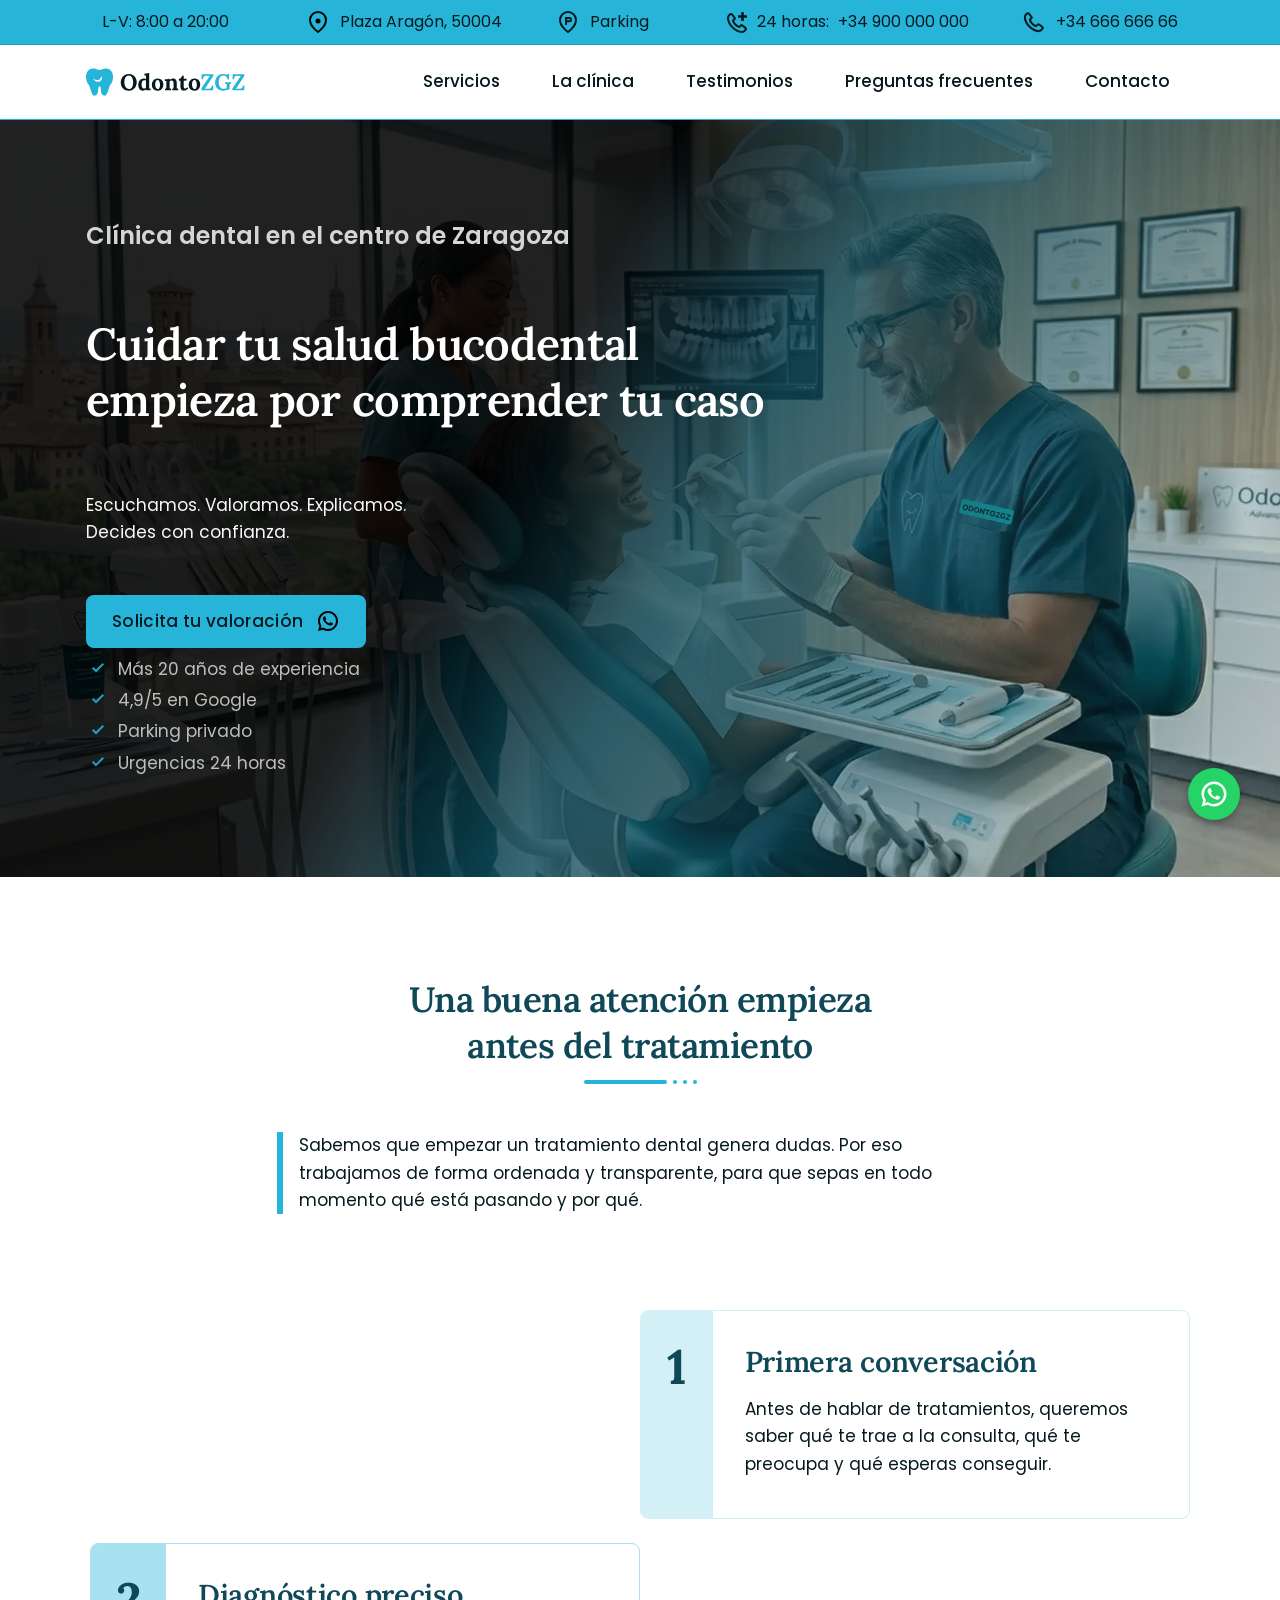
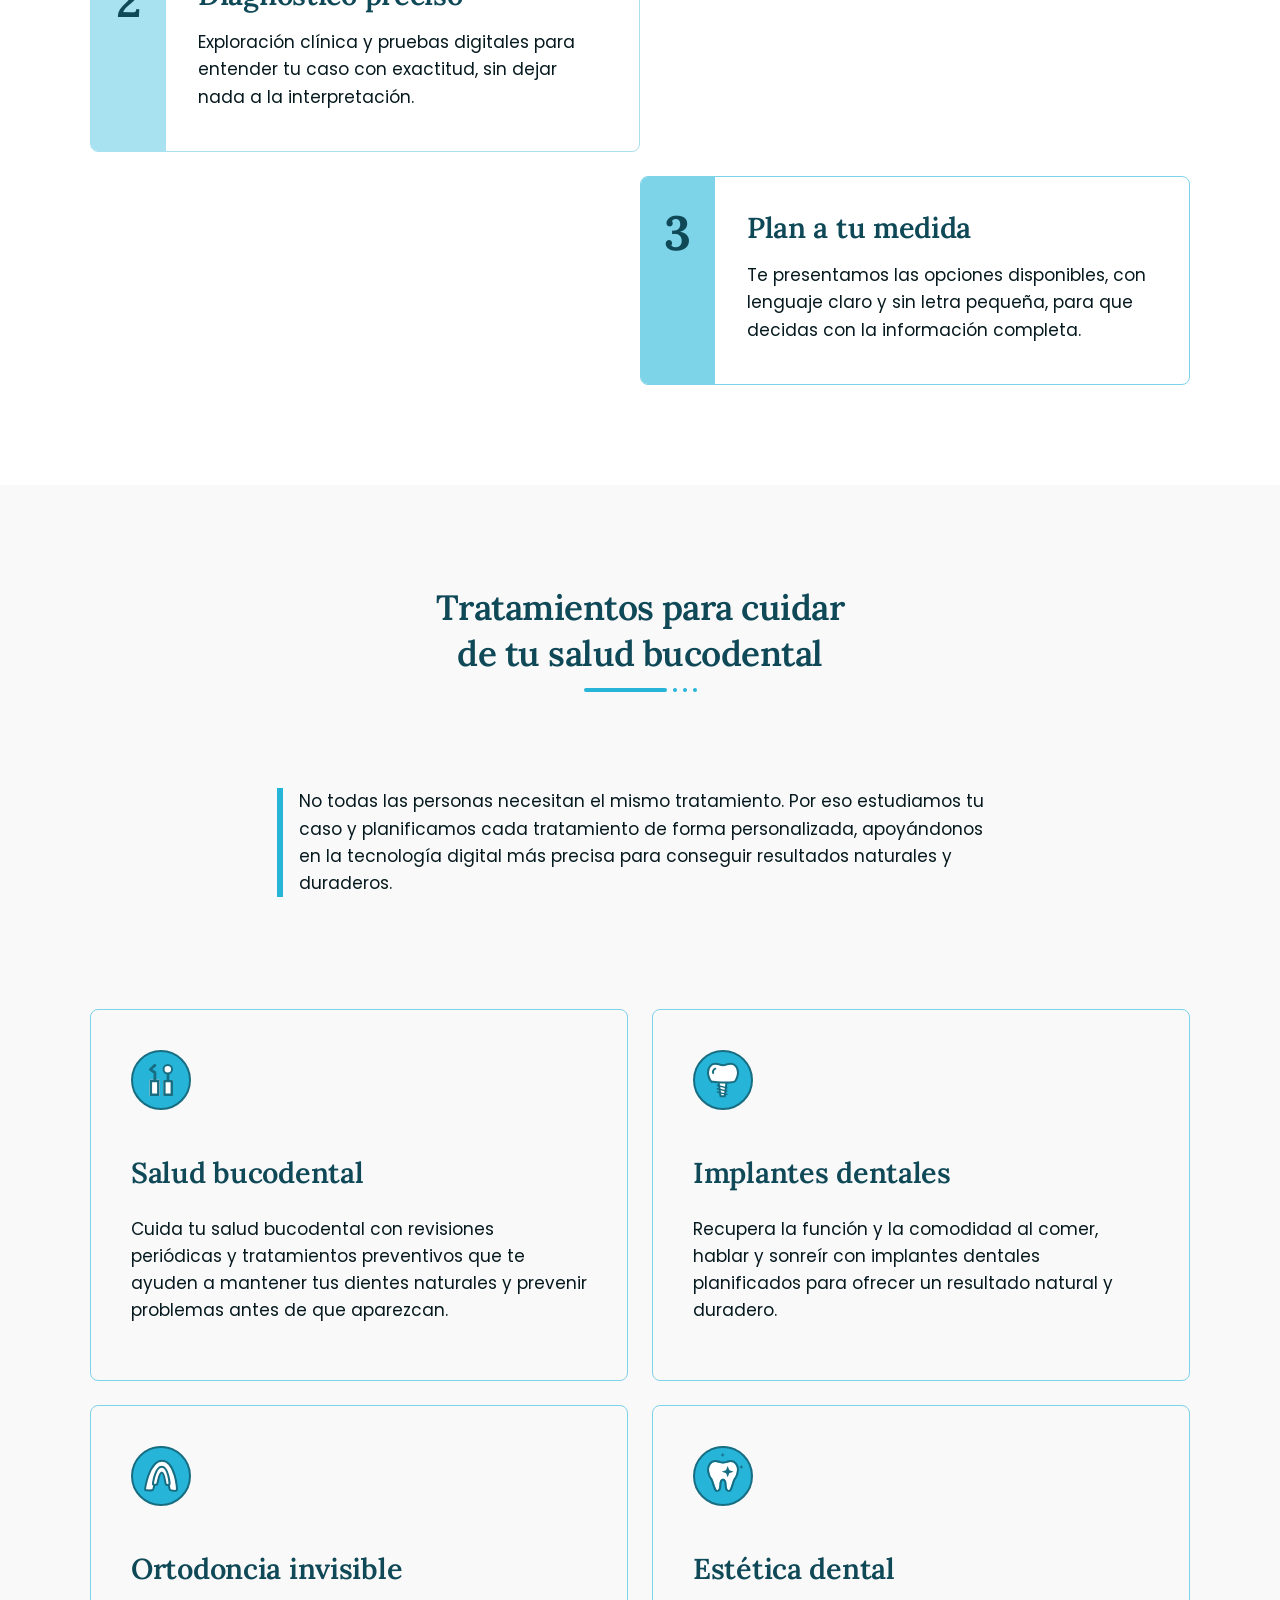
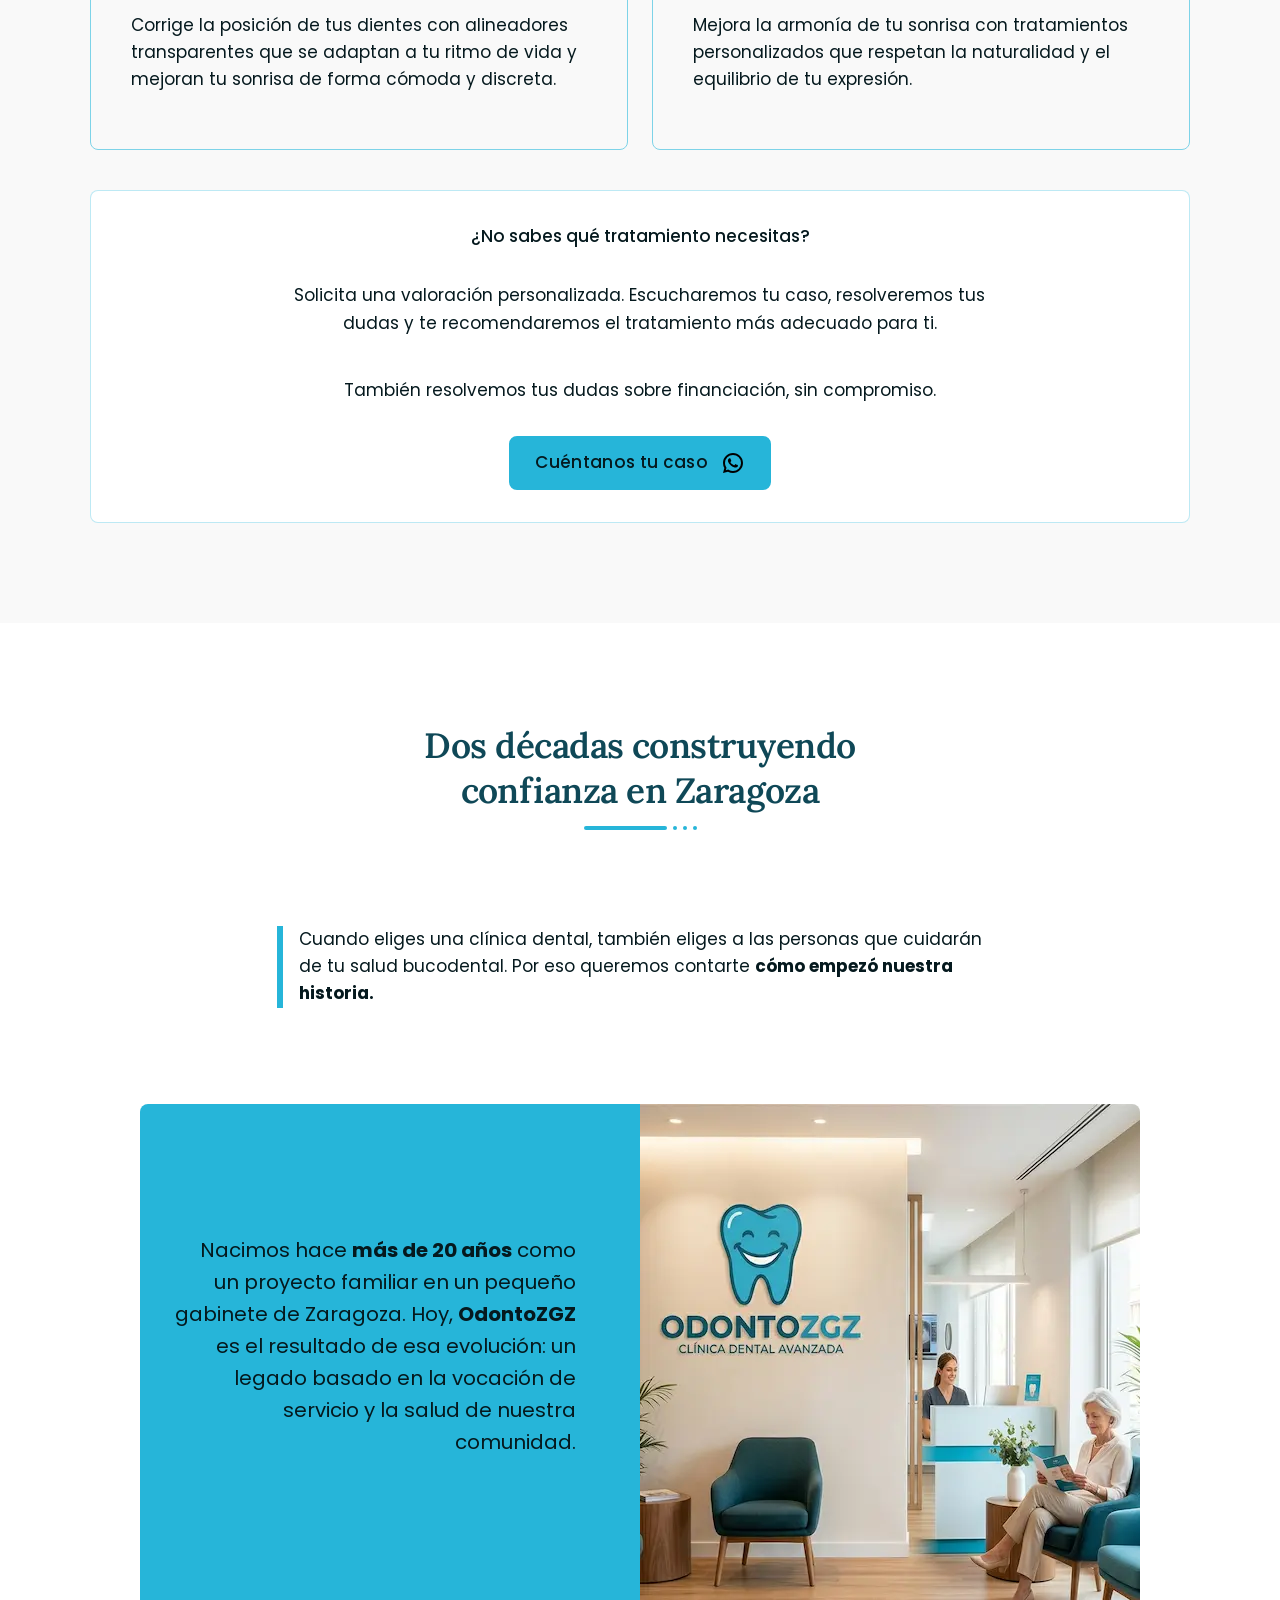
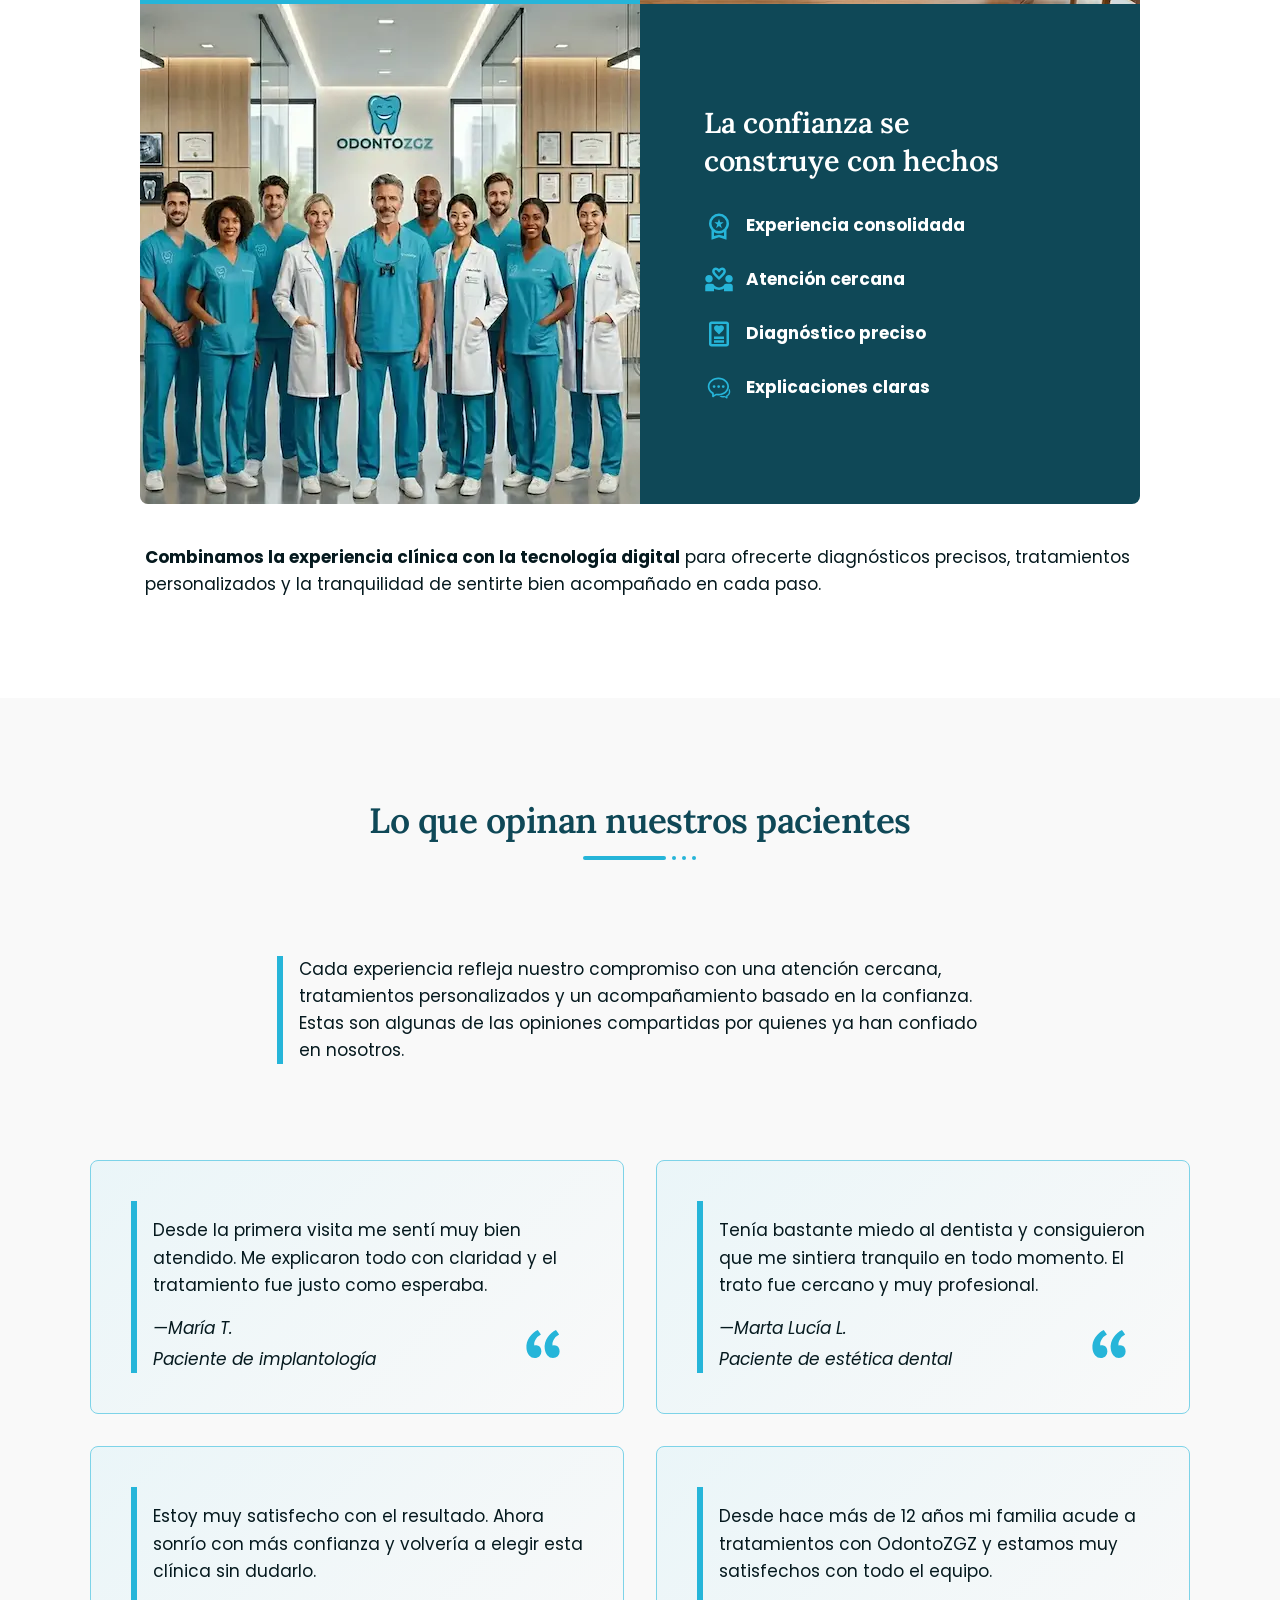
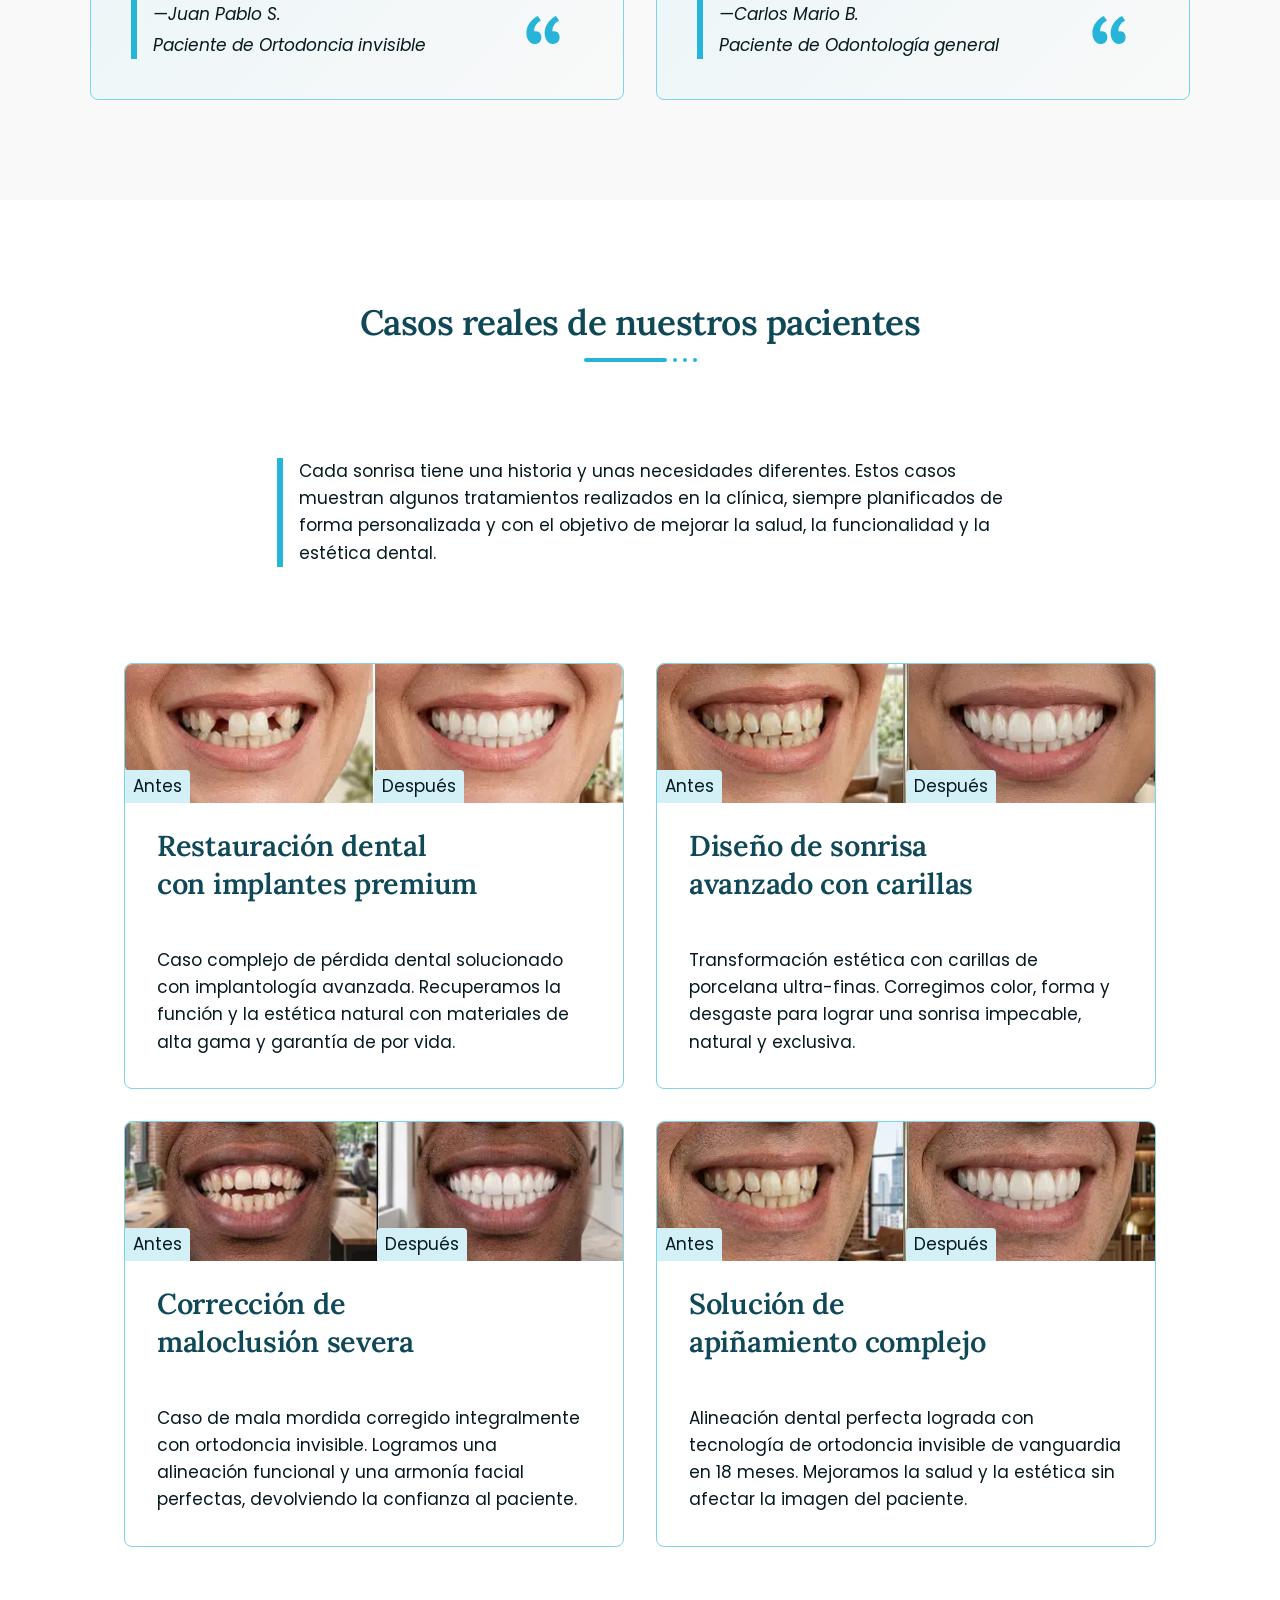
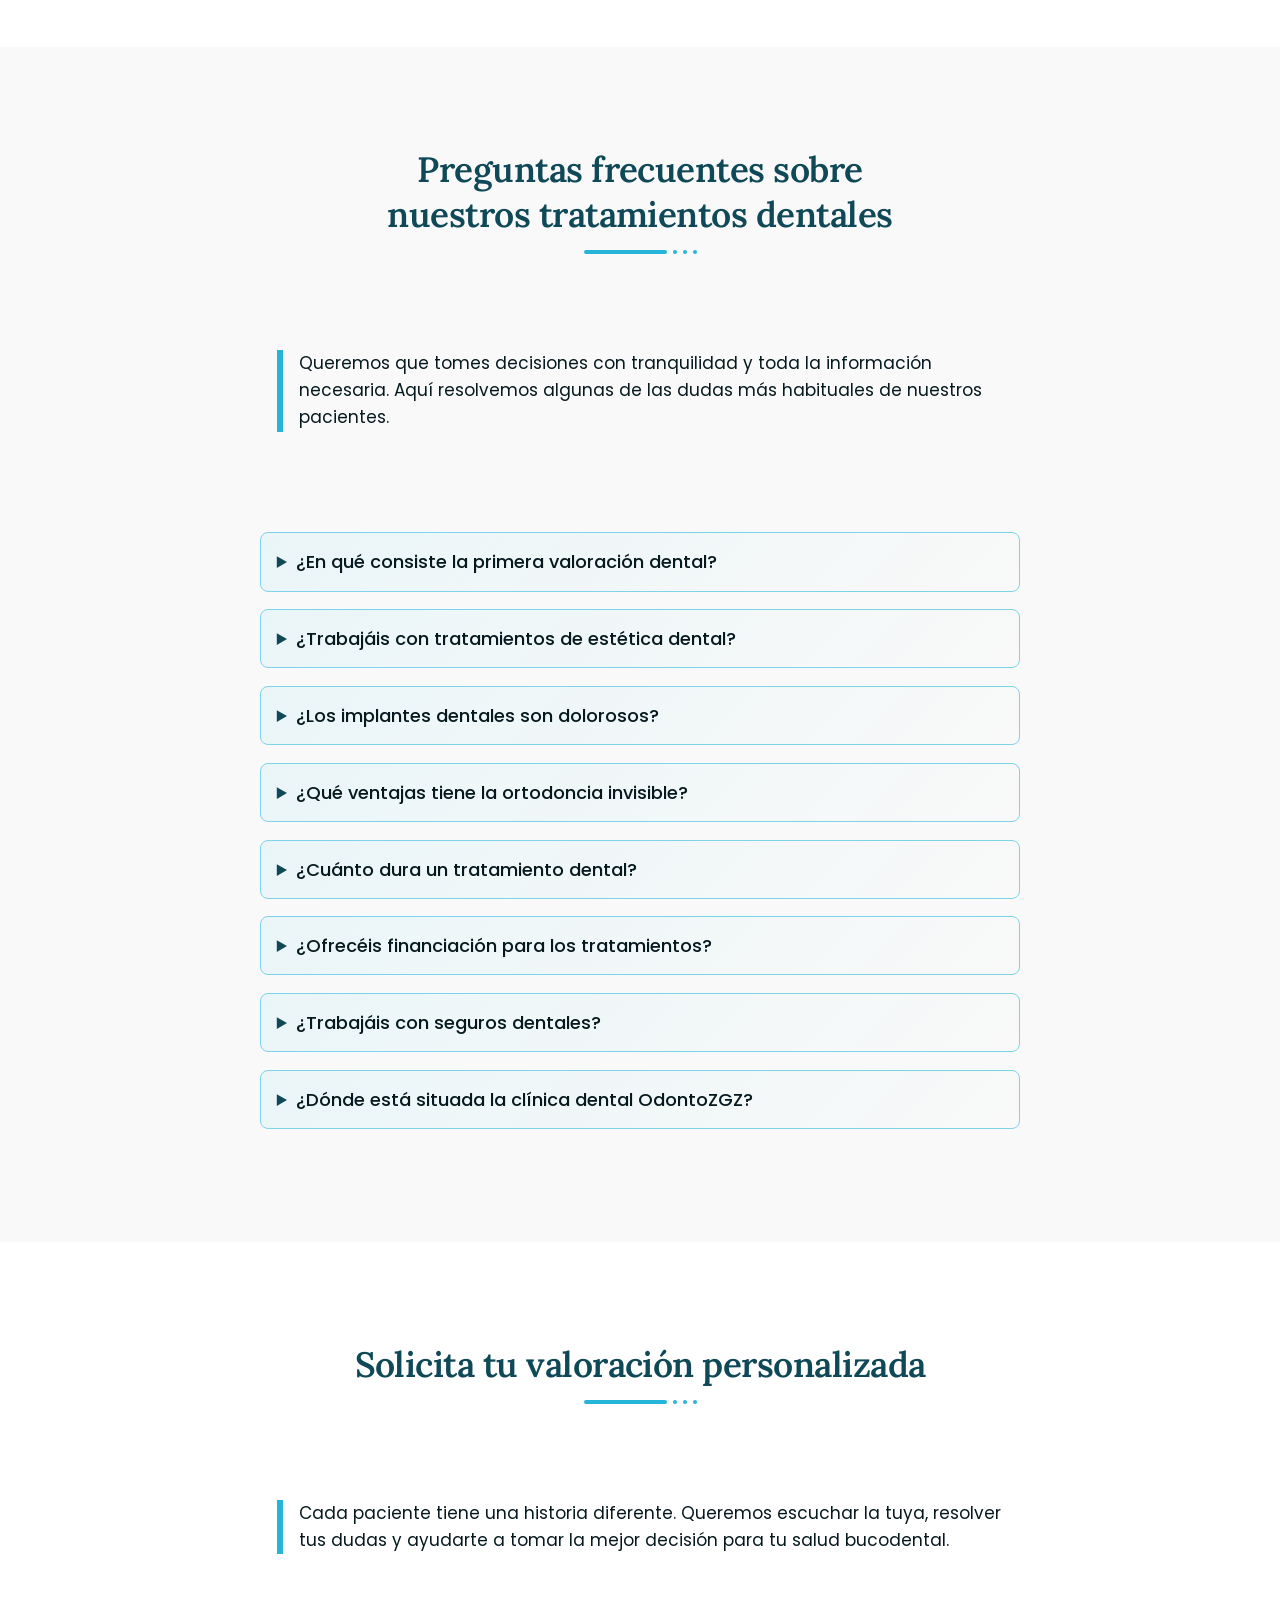
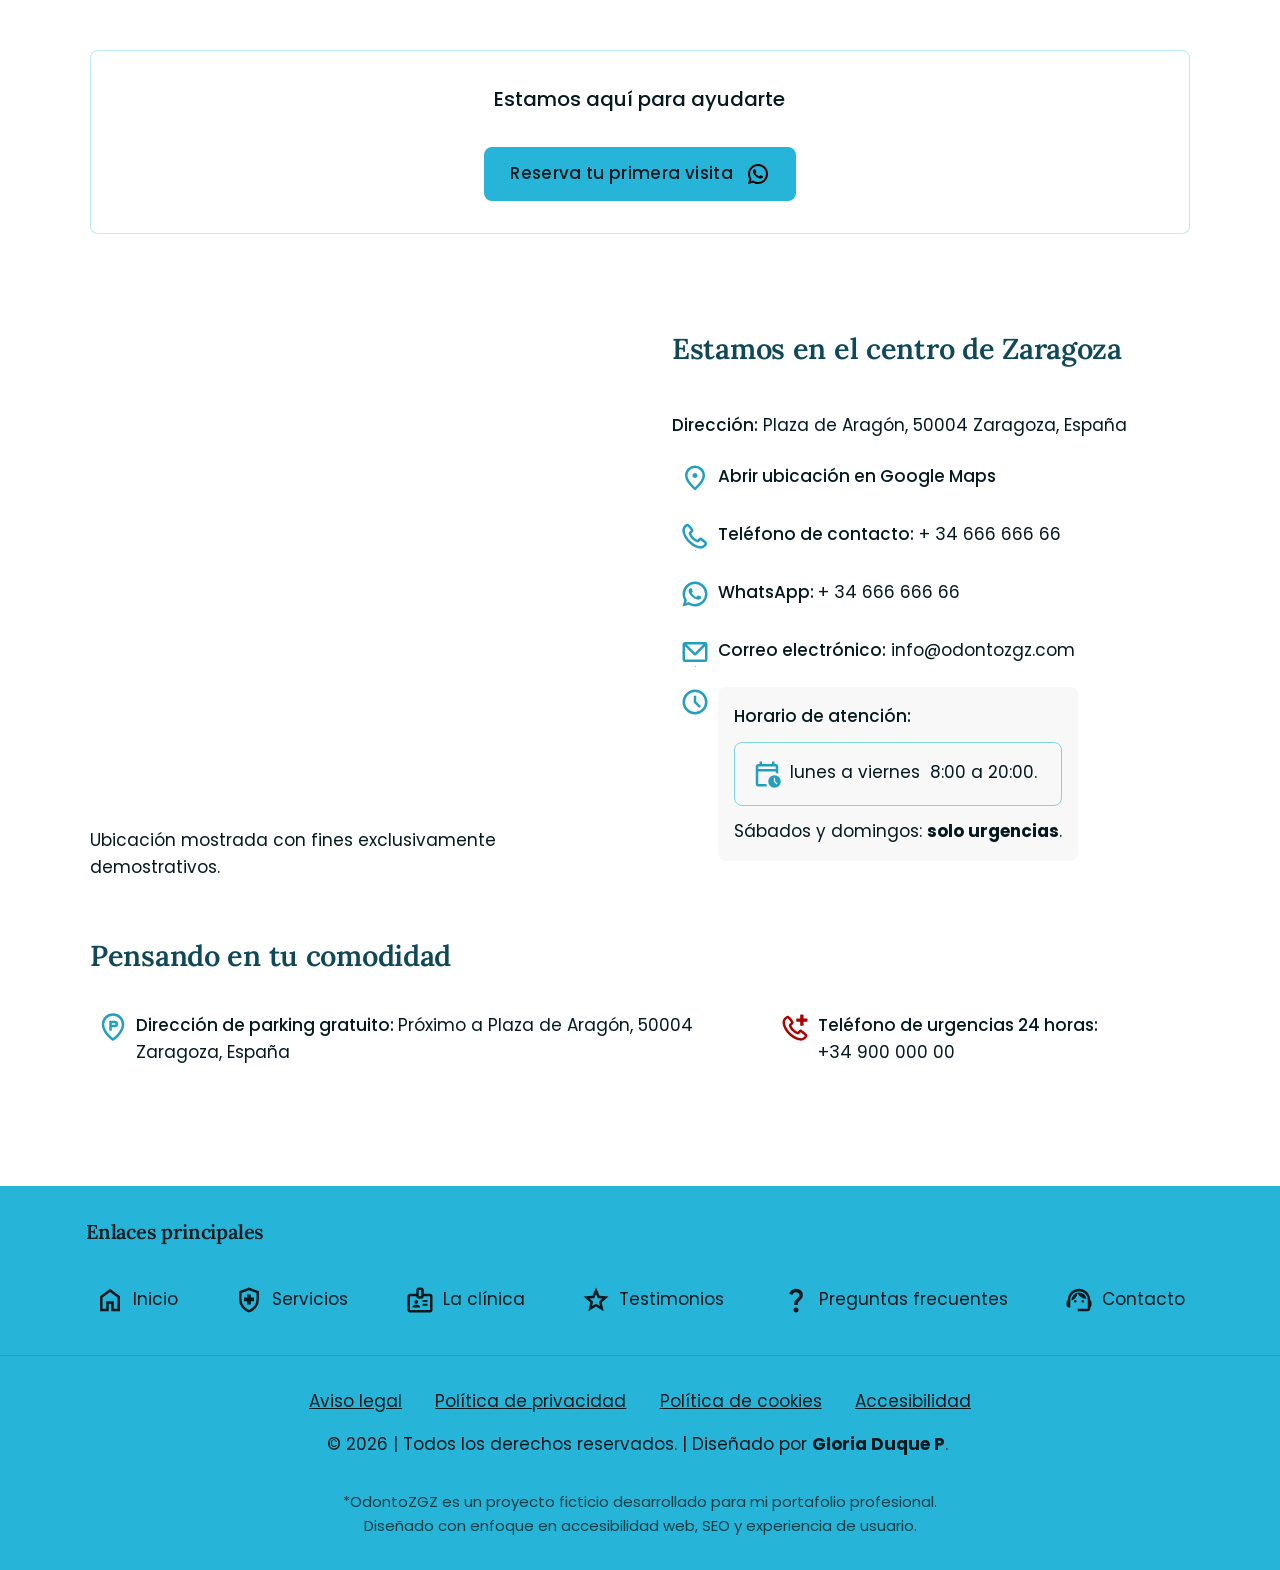
==== commit 0d8cf8ae: "Corregir foco del menu desplegable,  y texto header teléfono 24 horas" ====
--- a/index.html
+++ b/index.html
@@ -43,12 +43,12 @@
             <div class="container">
                 <address class="wrapper-enlaces-header-sup datos-contacto-header-sup">
                     <ul class="informacion-contacto">
-                        <li class="horario-header" aria-label="Horario de atención: lunes a viernes de 8:00 a 21:00">
-                            <svg aria-hidden="true" focusable="false" xmlns="http://www.w3.org/2000/svg" height="24"
+                        <li class="horario-header" aria-label="Horario de atención: lunes a viernes de 8 hr a 20 hr">
+                            <svg class="icon-horario" aria-hidden="true" focusable="false" xmlns="http://www.w3.org/2000/svg" height="24"
                                 viewBox="0 -960 960 960" width="24" fill="#05191E">
                                 <path
                                     d="M180-630h600v-130H180v130Zm0 0v-130 130Zm0 550q-24 0-42-18t-18-42v-620q0-24 18-42t42-18h65v-60h65v60h340v-60h65v60h65q24 0 42 18t18 42v307q-14.17-7.29-29.08-12.14Q796-470 780-473v-97H180v430h319q6 17 14 31.5T532-80H180Zm417.5-15.5Q542-151 542-229t55.5-133.5Q653-418 731-418t133.5 55.5Q920-307 920-229T864.5-95.5Q809-40 731-40T597.5-95.5ZM789.24-128 817-156l-75-75v-112h-39v126l86.24 89Z" />
-                            </svg>L-V: 8:00 a 21:00
+                            </svg>L-V: 8:00 a 20:00
                         </li>
 
                         <!-- <div class="enlaces-lista-header"> -->
@@ -87,31 +87,31 @@
                                 href="tel:+3490000000" aria-label="Teléfono de urgencias 24 horas: +34 900 000 00">
 
                                 <svg class="icon-urgencia" aria-hidden="true" focusable="false" width="24" height="24"
-                                    viewBox="0 0 24 24" fill="none" xmlns="http://www.w3.org/2000/svg">
+                                    viewBox="0 0 24 24" fill="" xmlns="http://www.w3.org/2000/svg">
                                     <g clip-path="url(#clip0_892_257)">
                                         <path
                                             d="M12.7179 24.0944L12.7289 24.0924C12.7376 24.0937 12.7432 24.0997 12.7459 24.1104L12.7629 24.5374L12.7589 24.5544L12.7469 24.5704L12.6429 24.6444L12.6309 24.6484L12.6159 24.6444L12.5119 24.5704L12.5019 24.5574L12.4969 24.5374L12.5139 24.1094L12.5179 24.0994C12.5232 24.0927 12.5312 24.0911 12.5419 24.0944L12.6129 24.1294L12.6269 24.1334L12.6469 24.1294L12.7179 24.0944Z"
-                                            fill="#AD0000" />
+                                            fill="" />
                                         <path
                                             d="M12.9809 23.9814L12.9939 23.9794C13.0039 23.9821 13.0106 23.9894 13.0139 24.0014L13.0479 24.6154L13.0439 24.6294C13.0372 24.6381 13.0276 24.6407 13.0149 24.6374L12.8139 24.5444L12.8059 24.5374L12.8009 24.5254L12.7829 24.0954L12.7859 24.0844L12.7959 24.0744L12.9809 23.9814Z"
-                                            fill="#AD0000" />
+                                            fill="" />
                                         <path
                                             d="M12.2642 23.979C12.2692 23.9779 12.2745 23.9787 12.2789 23.9814L12.4629 24.0734L12.4729 24.0834L12.4759 24.0954L12.4589 24.5254L12.4549 24.5364L12.4449 24.5444L12.2439 24.6374L12.2289 24.6394C12.2182 24.6354 12.2126 24.6274 12.2119 24.6154L12.2459 24.0014L12.2519 23.9874C12.2548 23.9831 12.2592 23.9801 12.2642 23.979Z"
-                                            fill="#AD0000" />
+                                            fill="" />
                                         <path fill-rule="evenodd" clip-rule="evenodd"
                                             d="M8.30774 16.6634C12.1527 20.5084 15.7157 20.9294 16.7617 20.9684C18.0257 21.0144 19.3157 19.9824 19.8737 18.9254C18.9837 17.8814 17.8247 17.0714 16.5557 16.1934C15.8067 16.9414 14.8837 18.3314 13.6547 17.8334C12.9557 17.5524 11.2297 16.7574 9.72174 15.2484C8.21374 13.7394 7.41874 12.0144 7.13574 11.3164C6.63774 10.0854 8.03174 9.16044 8.78074 8.41144C7.90274 7.12144 7.10674 5.93244 6.06474 5.08744C4.99274 5.64744 3.95474 6.92744 4.00174 8.20844C4.04074 9.25444 4.46174 12.8174 8.30774 16.6634ZM16.6877 22.9674C15.2477 22.9144 11.1667 22.3504 6.89274 18.0774C2.61974 13.8034 2.05674 9.72344 2.00274 8.28244C1.92274 6.08644 3.60474 3.95344 5.54774 3.12044C5.78172 3.01941 6.03794 2.98094 6.29127 3.00882C6.5446 3.03669 6.78633 3.12995 6.99274 3.27944C8.60074 4.45244 9.70974 6.22944 10.6627 7.62144C10.861 7.9109 10.9518 8.26055 10.9195 8.60989C10.8872 8.95923 10.7337 9.28628 10.4857 9.53444L9.12974 10.8914C9.44474 11.5864 10.0857 12.7844 11.1357 13.8344C12.1857 14.8844 13.3837 15.5254 14.0797 15.8404L15.4347 14.4844C15.6836 14.2354 16.012 14.0818 16.3627 14.0505C16.7133 14.0193 17.0638 14.1123 17.3527 14.3134C18.7727 15.2974 20.4407 16.3904 21.6567 17.9474C21.8184 18.1553 21.9212 18.4029 21.9544 18.6641C21.9877 18.9253 21.9501 19.1907 21.8457 19.4324C21.0087 21.3854 18.8907 23.0484 16.6877 22.9674Z"
-                                            fill="#AD0000" />
-                                        <rect x="13" y="5.14844" width="9" height="2.7" rx="0.45" fill="#AD0000" />
+                                            fill="" />
+                                        <rect x="13" y="5.14844" width="9" height="2.7" rx="0.45" fill="" />
                                         <rect x="16.1504" y="11" width="9" height="2.7" rx="0.45"
-                                            transform="rotate(-90 16.1504 11)" fill="#AD0000" />
+                                            transform="rotate(-90 16.1504 11)" fill="" />
                                     </g>
                                     <defs>
                                         <clipPath id="clip0_892_257">
                                             <rect width="24" height="24" fill="white" />
                                         </clipPath>
                                     </defs>
-                                </svg>
-                            </a><span class="texto-enlac-head-sup" aria-hidden="true">24&nbsp;h: +34 900 000
+                                </svg><span class="hora24" aria-hidden="true">24&nbsp;horas</span>
+                            </a><span class="texto-enlac-head-sup numero-tel-urg" aria-hidden="true">+34 900 000
                                 000</span></li>
                         <li><a class="icono-enlace-header-super btn-primary" href="tel:+3466666666">
                                 <svg aria-hidden="true" focusable="false" xmlns="http://www.w3.org/2000/svg" width="24"
@@ -125,6 +125,7 @@
                                 </svg><span class="sr-only">Teléfono:</span>
                             </a><span class="texto-enlac-head-sup">+34 666 666 66</span></li>
                     </ul>
+                </address>
             </div>
         </div>
         <div class="header-principal">
@@ -219,14 +220,14 @@
 
         <section id="proceso_trabajo" class="proceso" aria-labelledby="titulo-proceso">
             <div class="container">
-            <h2 class="linea-decorativa" id="titulo-proceso">
-                        Una buena atención empieza antes del tratamiento
-                    </h2>
-                    <p class="parrafo-presentacion borde-decorativo">
-                        Sabemos que empezar un tratamiento dental genera dudas. Por eso
-                        trabajamos de forma ordenada y transparente, para que sepas en todo
-                        momento qué está pasando y por qué.
-                    </p>
+                <h2 class="linea-decorativa" id="titulo-proceso">
+                    Una buena atención empieza antes del tratamiento
+                </h2>
+                <p class="parrafo-presentacion borde-decorativo">
+                    Sabemos que empezar un tratamiento dental genera dudas. Por eso
+                    trabajamos de forma ordenada y transparente, para que sepas en todo
+                    momento qué está pasando y por qué.
+                </p>
                 <ol class="lista-proceso">
                     <!--INFOGRAFÍA-->
                     <li class="proceso-tarjeta infog-proceso1">
@@ -860,7 +861,7 @@
                                                         <div class="img-horario-contacto">
                                                             <img src="assets/img/calendar-clock-contacto.svg"
                                                                 alt=""><span>lunes&nbsp;a&nbsp;viernes&nbsp;
-                                                                9:00&nbsp;a&nbsp;20:00.
+                                                                8:00&nbsp;a&nbsp;20:00.
                                                             </span>
                                                         </div>
                                                     </div>
@@ -1052,7 +1053,7 @@
             </div>
         </section>
     </footer>
-    <a class="whatsapp-fijo" href="https://wa.me/3466666666?text=Hola+,+me+gustaría+solicitar+información.%0AGracias."
+    <aside class="acciones-flotantes" aria-label="Accesos rápidos"><a class="whatsapp-fijo" href="https://wa.me/3466666666?text=Hola+,+me+gustaría+solicitar+información.%0AGracias."
         target="_blank" rel="noopener noreferrer"
         aria-label="Contactar con OdontoZGZ mediante WhatsApp. Se abrirá una nueva pestaña">
         <svg class="icon-whatsapp-fijo" aria-hidden="true" focusable="false" xmlns="http://www.w3.org/2000/svg"
@@ -1071,7 +1072,7 @@
                     d="M15.536 13.707a1 1 0 0 1-1.415 0L12 11.586l-2.121 2.121a1 1 0 0 1-1.415-1.414l2.829-2.828a1 1 0 0 1 1.414 0l2.829 2.828a1 1 0 0 1 0 1.414" />
             </g>
         </svg>
-    </a>
+    </a></aside>
     <!--WHATSAPP FIJO-->
 
     <script>
@@ -1081,54 +1082,98 @@
 
         // Solo si existen ambos elementos
         if (boton && lista) {
+
             // Abrir/Cerrar al hacer clic en el botón hamburguesa
-            boton.addEventListener("click", function () {
+            boton.addEventListener("click", () => {
                 const abierto = boton.getAttribute("aria-expanded") === "true";
                 const nuevoEstado = !abierto;
 
-                boton.setAttribute("aria-expanded", nuevoEstado);
+                boton.setAttribute("aria-expanded", String(nuevoEstado));
                 boton.setAttribute(
                     "aria-label",
-                    nuevoEstado ? "Cerrar menú" : "Abrir menú",
+                    nuevoEstado ? "Cerrar menú" : "Abrir menú"
                 );
+
                 lista.classList.toggle("is-open");
             });
 
-            // NUEVO: Cerrar el menú al hacer clic en cualquier enlace (Soluciona tu problema)
+            // Cerrar el menú al hacer clic en cualquier enlace
             const enlacesMenu = lista.querySelectorAll("a");
+
             enlacesMenu.forEach((enlace) => {
                 enlace.addEventListener("click", () => {
-                    // Al clicar un enlace, reseteamos el menú a estado cerrado
                     lista.classList.remove("is-open");
                     boton.setAttribute("aria-expanded", "false");
                     boton.setAttribute("aria-label", "Abrir menú");
                 });
             });
+
+            // NUEVO: si se pasa a escritorio desde 1200px, cerrar el menú
+            const mediaDesktop = window.matchMedia("(min-width: 1200px)");
+
+            mediaDesktop.addEventListener("change", (e) => {
+                if (e.matches) {
+                    lista.classList.remove("is-open");
+                    boton.setAttribute("aria-expanded", "false");
+                    boton.setAttribute("aria-label", "Abrir menú");
+                }
+            });
+            const selectoresEnfocables = 'a[href], button:not([disabled])';
+
+            document.addEventListener("keydown", (e) => {
+                if (!lista.classList.contains("is-open")) return;
+
+                // ESCAPE: Cierra y devuelve el foco
+                if (e.key === "Escape") {
+                    lista.classList.remove("is-open");
+                    boton.setAttribute("aria-expanded", "false");
+                    boton.setAttribute("aria-label", "Abrir menú");
+                    boton.focus();
+                    return;
+                }
+
+                // TAB: Mantiene el foco dentro del menú
+                if (e.key === "Tab") {
+                    const elementosEnfocables = lista.querySelectorAll(selectoresEnfocables);
+                    const todosLosElementos = [boton, ...elementosEnfocables];
+
+                    if (todosLosElementos.length === 0) return;
+
+                    const primerElemento = todosLosElementos[0];
+                    const ultimoElemento = todosLosElementos[todosLosElementos.length - 1];
+
+                    if (e.shiftKey) {
+                        if (document.activeElement === primerElemento) {
+                            ultimoElemento.focus();
+                            e.preventDefault();
+                        }
+                    } else {
+                        if (document.activeElement === ultimoElemento) {
+                            primerElemento.focus();
+                            e.preventDefault();
+                        }
+                    }
+                }
+            });
         }
-
         // --- PARTE 2: BOTÓN VOLVER ARRIBA ---
         const btnVolverArriba = document.querySelector(
             ".btn-volver-al-inicio-pag",
         );
 
         if (btnVolverArriba) {
-            window.addEventListener("scroll", () => {
-                // Aparece a los 400px de bajada
-                if (window.scrollY > 400) {
-                    btnVolverArriba.classList.add("is-visible");
-                } else {
-                    btnVolverArriba.classList.remove("is-visible");
-                }
-            });
+            window.addEventListener(
+                "scroll",
+                () => {
+                    if (window.scrollY > 400) {
+                        btnVolverArriba.classList.add("is-visible");
+                    } else {
+                        btnVolverArriba.classList.remove("is-visible");
+                    }
+                },
+                { passive: true }
+            );
         }
-        // Añade el objeto { passive: true } al final
-        window.addEventListener(
-            "scroll",
-            () => {
-                // tu lógica aquí
-            },
-            { passive: true },
-        );
         // PARA CAMBIAR EL SCROLLBEHAVIOR
         document.addEventListener("DOMContentLoaded", () => {
             const reduceMotion = window.matchMedia(
@@ -1148,4 +1193,4 @@
     </script>
 </body>
 
-</html>
+</html>
--- a/assets/css/styles.css
+++ b/assets/css/styles.css
@@ -506,7 +506,7 @@
   border-bottom: 1px solid var(--color-grey);
   box-shadow: 0 12px 15px -10px rgba(0, 0, 0, 0.23);
   padding: 4rem;
-  margin-top: 3rem;
+  margin-top: 2.9rem;
 }
 
 @media (min-width: 768px) {
@@ -2124,9 +2124,15 @@
 }
 
 .logo img {
-  width: 6.25rem;
+  width: 4.9rem;
   height: auto;
-  min-width: 6rem;
+  min-width: 4.9rem;
+  
+}
+@media (min-width:360px) {
+  .logo img {
+    width: 6.5rem;
+  }
 }
 
 @media (min-width:390px) {
@@ -2605,7 +2611,7 @@
   display: inline-flex;
   align-items: center;
   justify-content: center;
-  gap: 0.75rem;
+  gap: 0.5rem;
   border-radius: 0rem;
 }
 
@@ -2625,13 +2631,13 @@
   flex-direction: row;
   align-items: center;
   justify-content: flex-end;
-  gap: 0.5rem;
+  gap: 0.75rem;
 }
 
 .informacion-contacto li {
   display: flex;
   flex-direction: row;
-  gap: 0.5rem;
+  /* gap: 0.5rem; */
   align-items: center;
   font-style: normal;
 }
@@ -2831,3 +2837,21 @@
   fill: var(--color-hover);
   stroke: var(--color-secundary);
 }
+a.icono-enlace-header-super.icon-sup-no-btn.telefono-urgencia {
+  padding-right: 0;
+}
+.hora24 {
+  font-weight: 400;
+  padding-right: 0.54rem;
+}
+@media (min-width:1024px){
+  /* .hora24 {
+    padding-right: 0;
+  } */
+  .hora24::after {
+    content: ":";
+  }
+}
+.icon-horario {
+  display: none;
+}
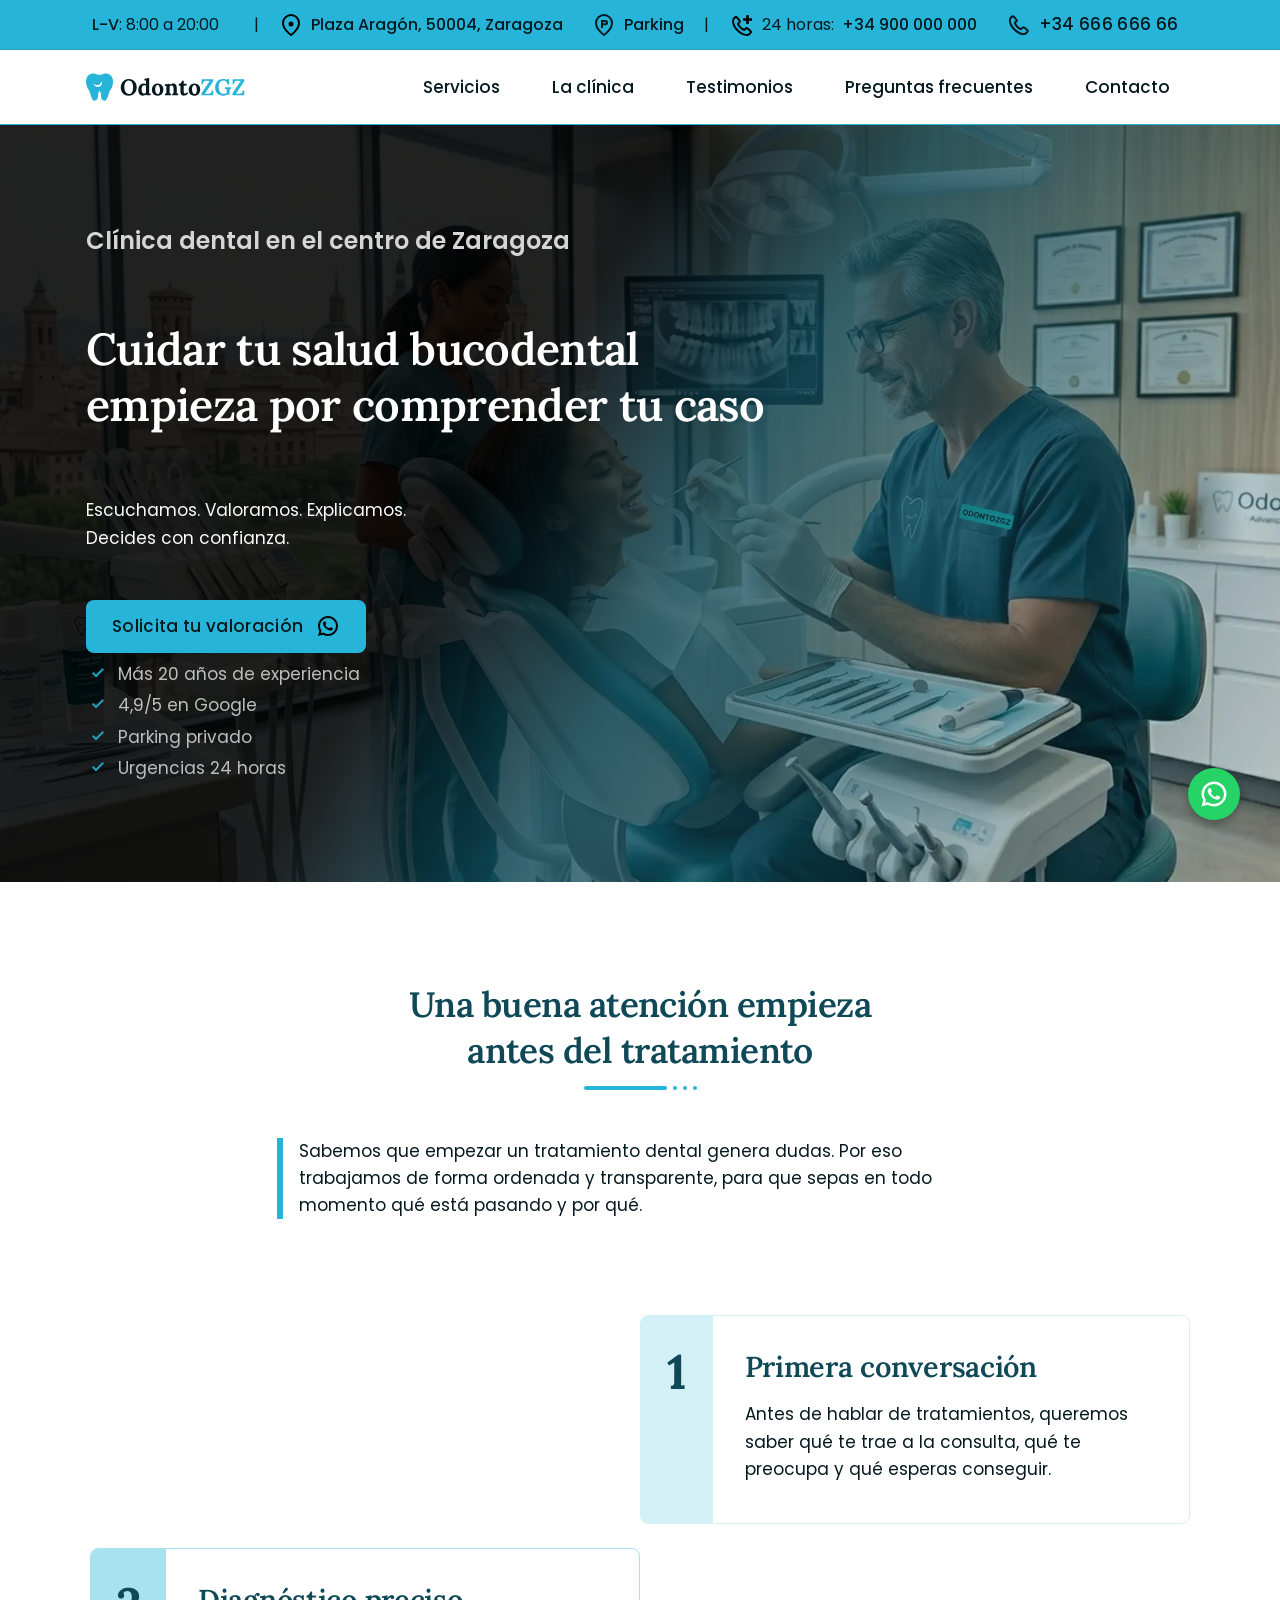
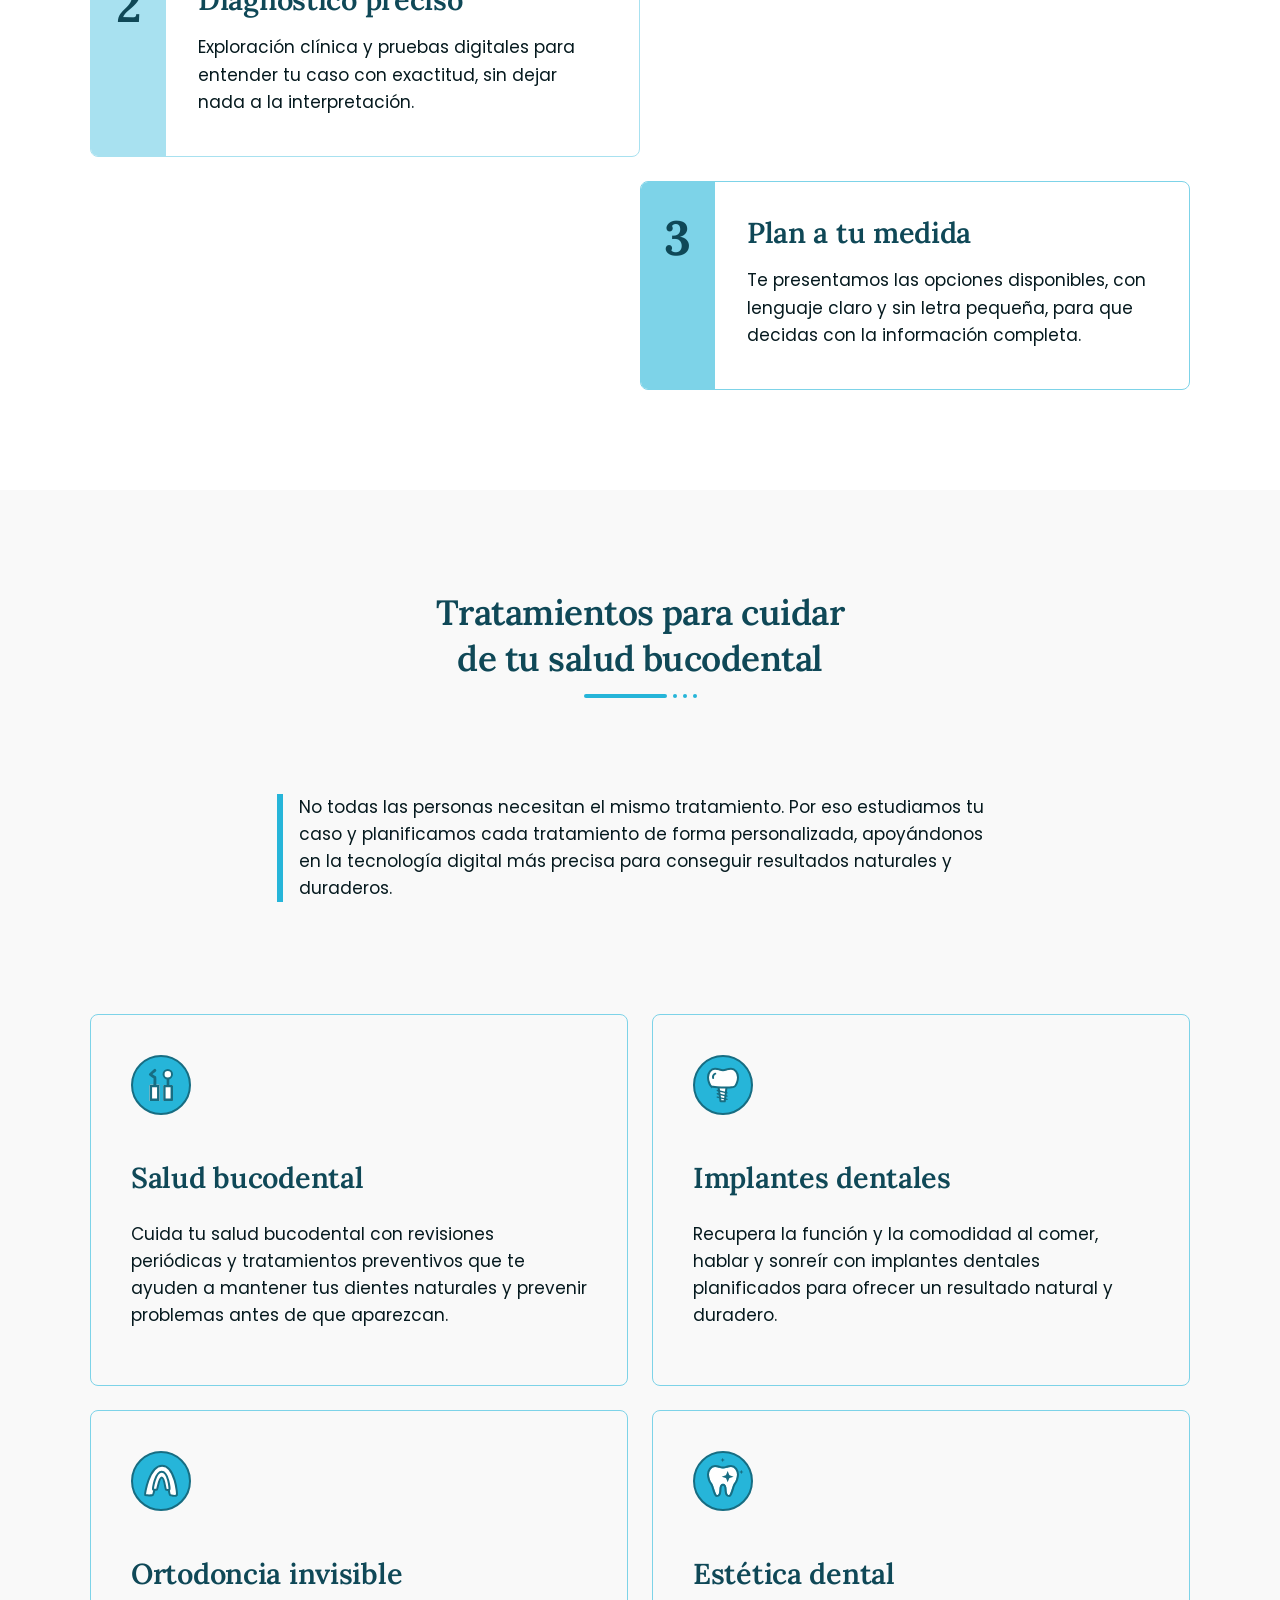
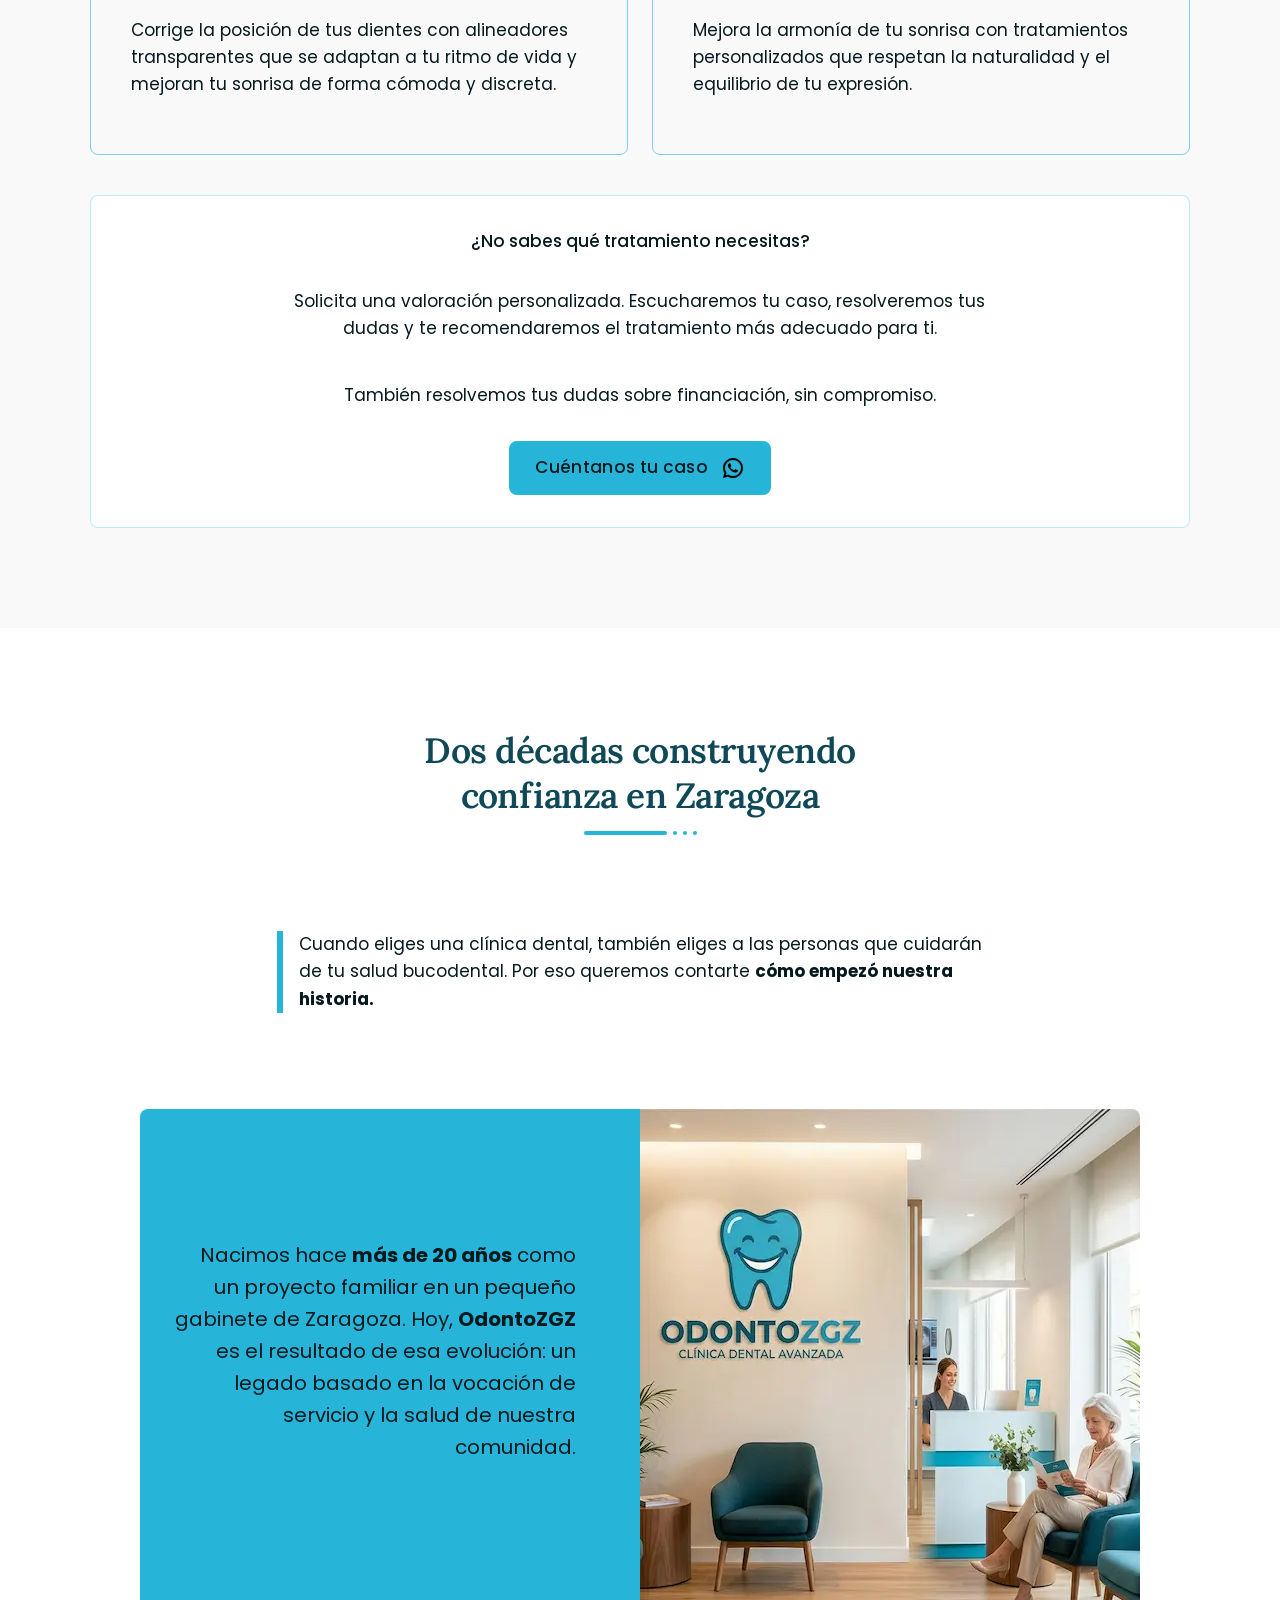
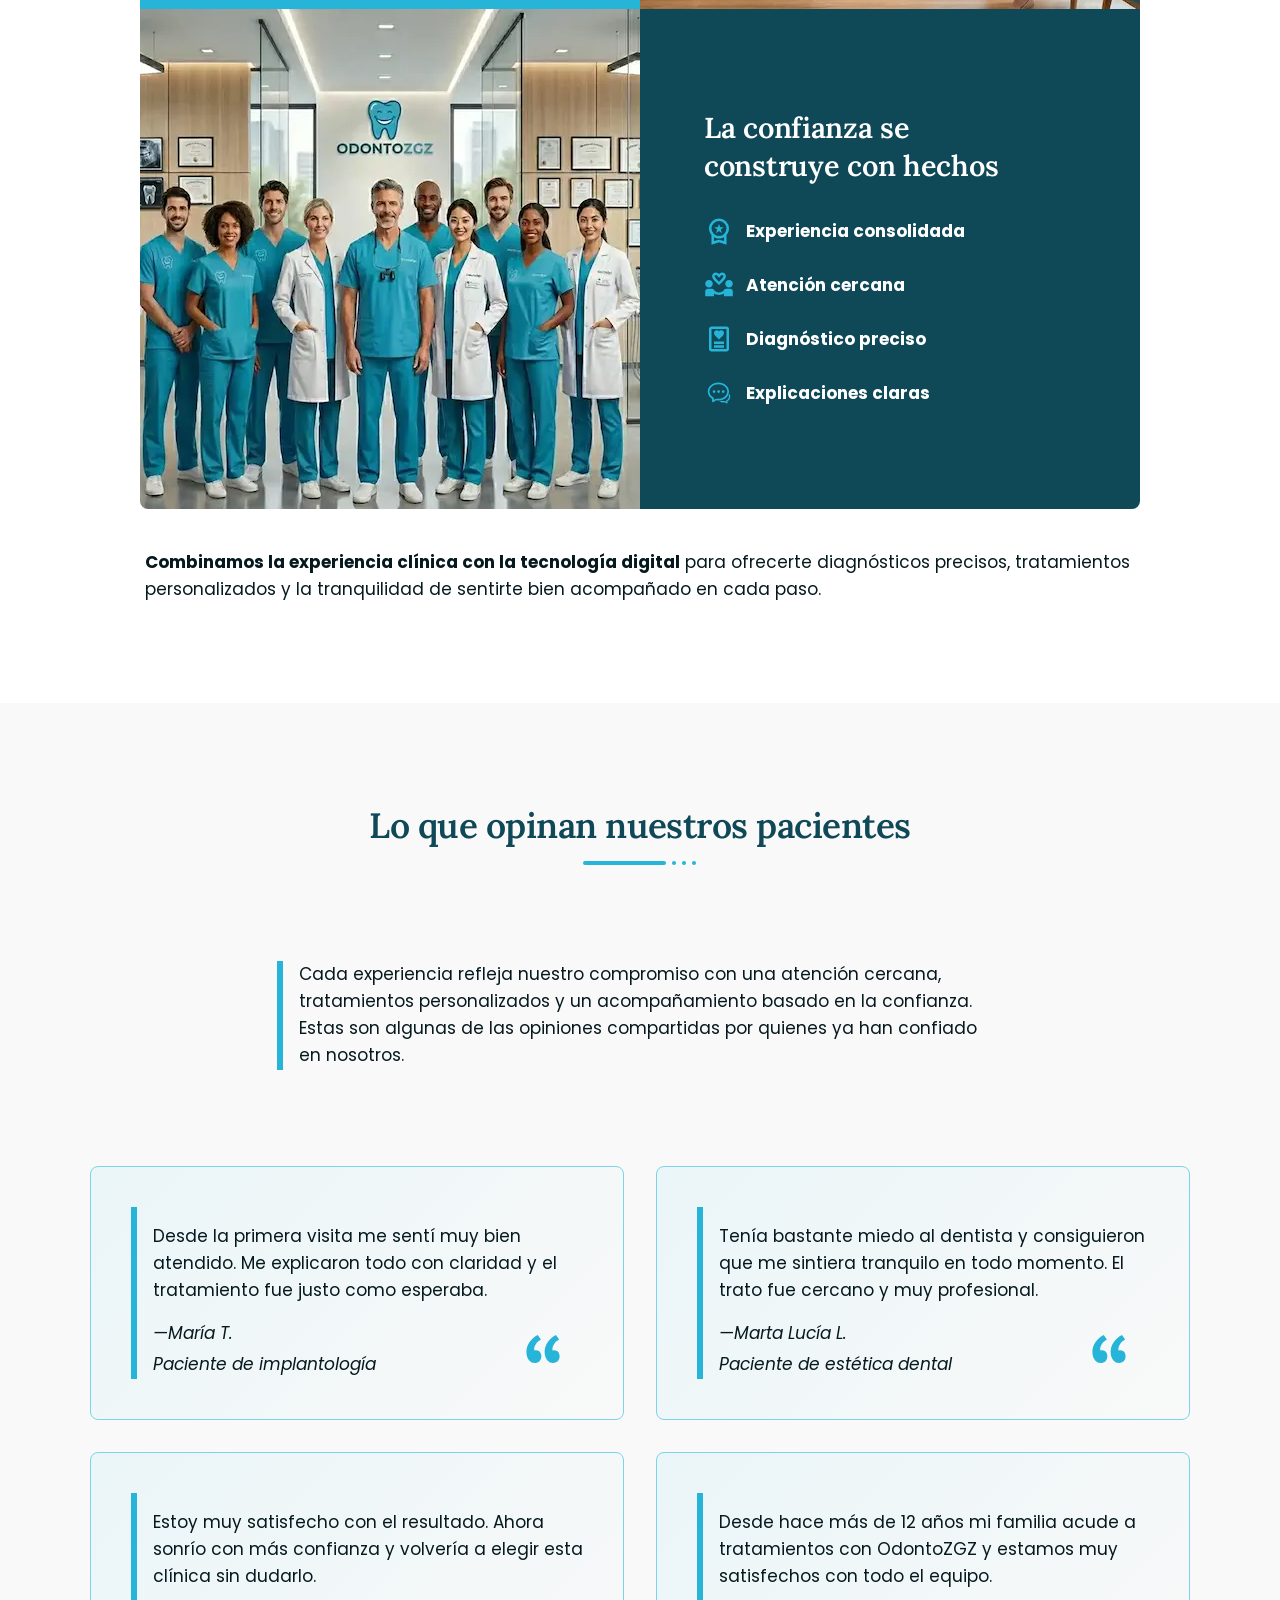
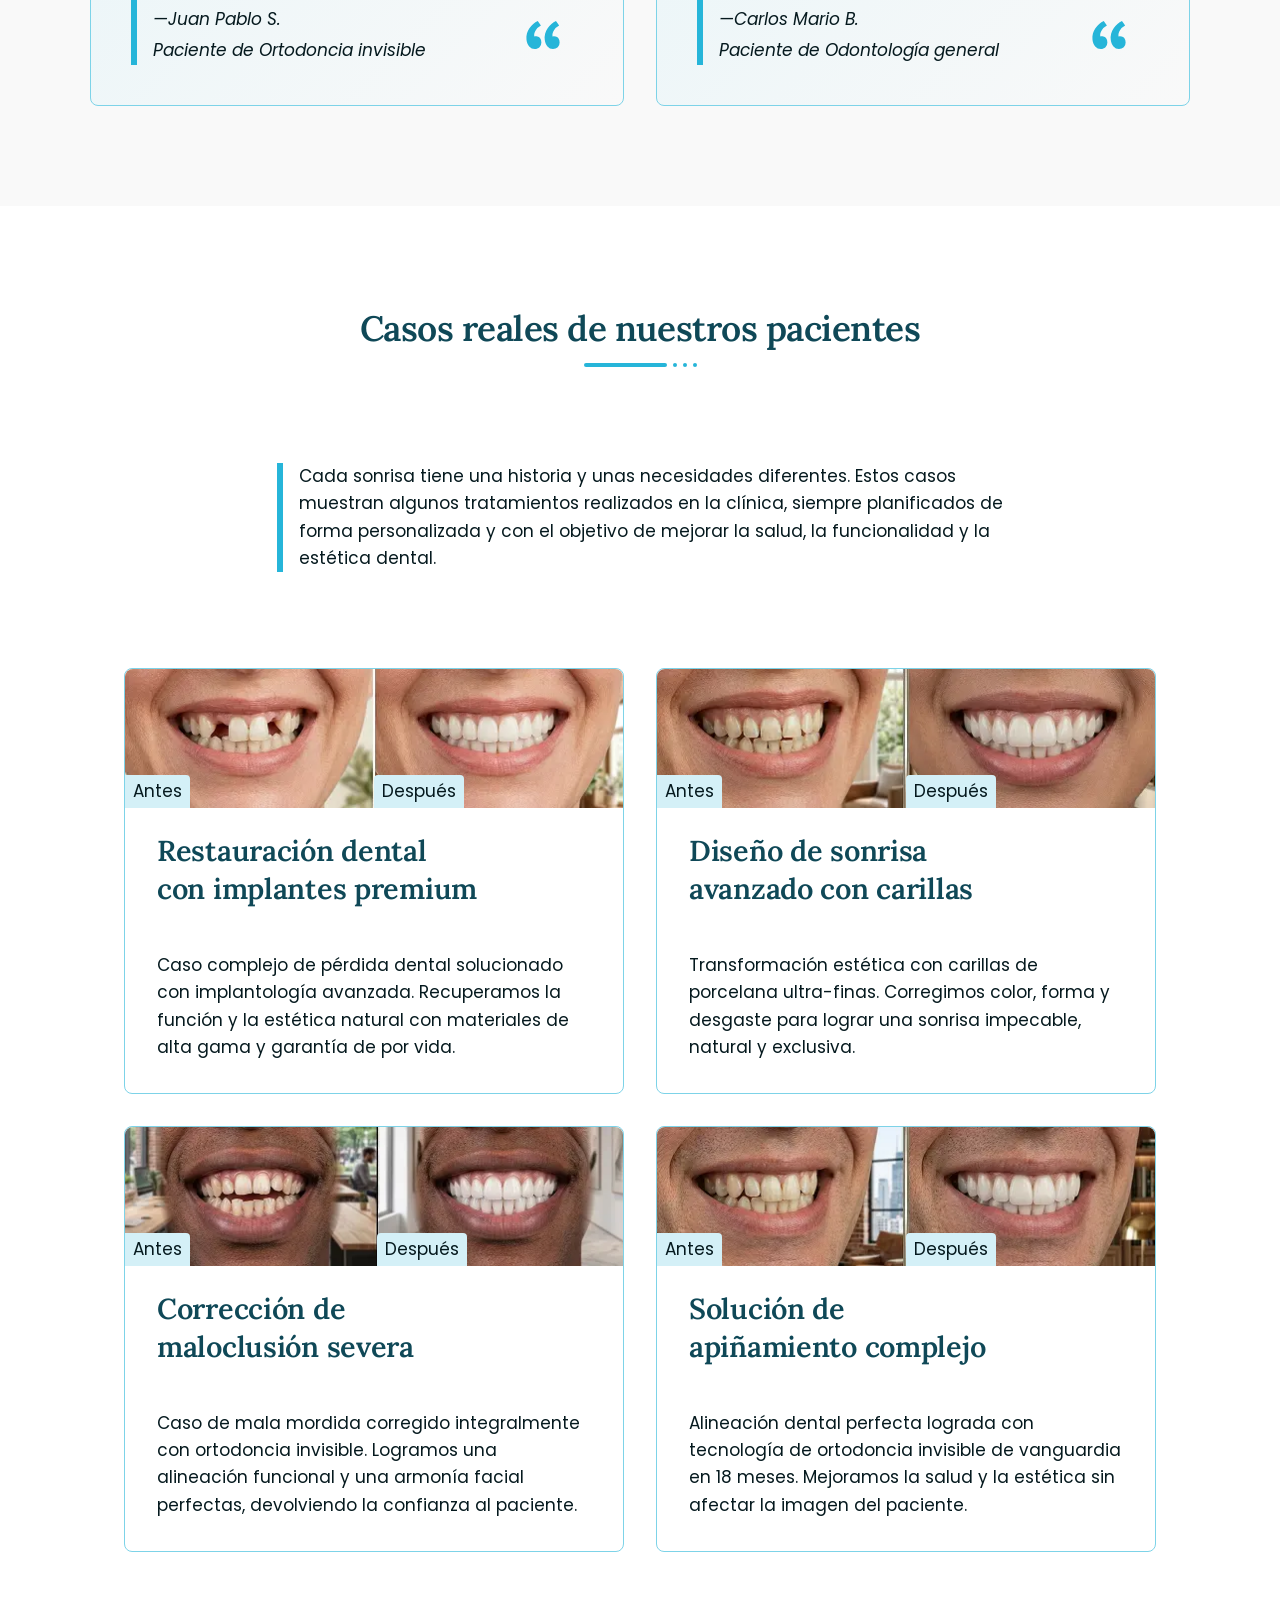
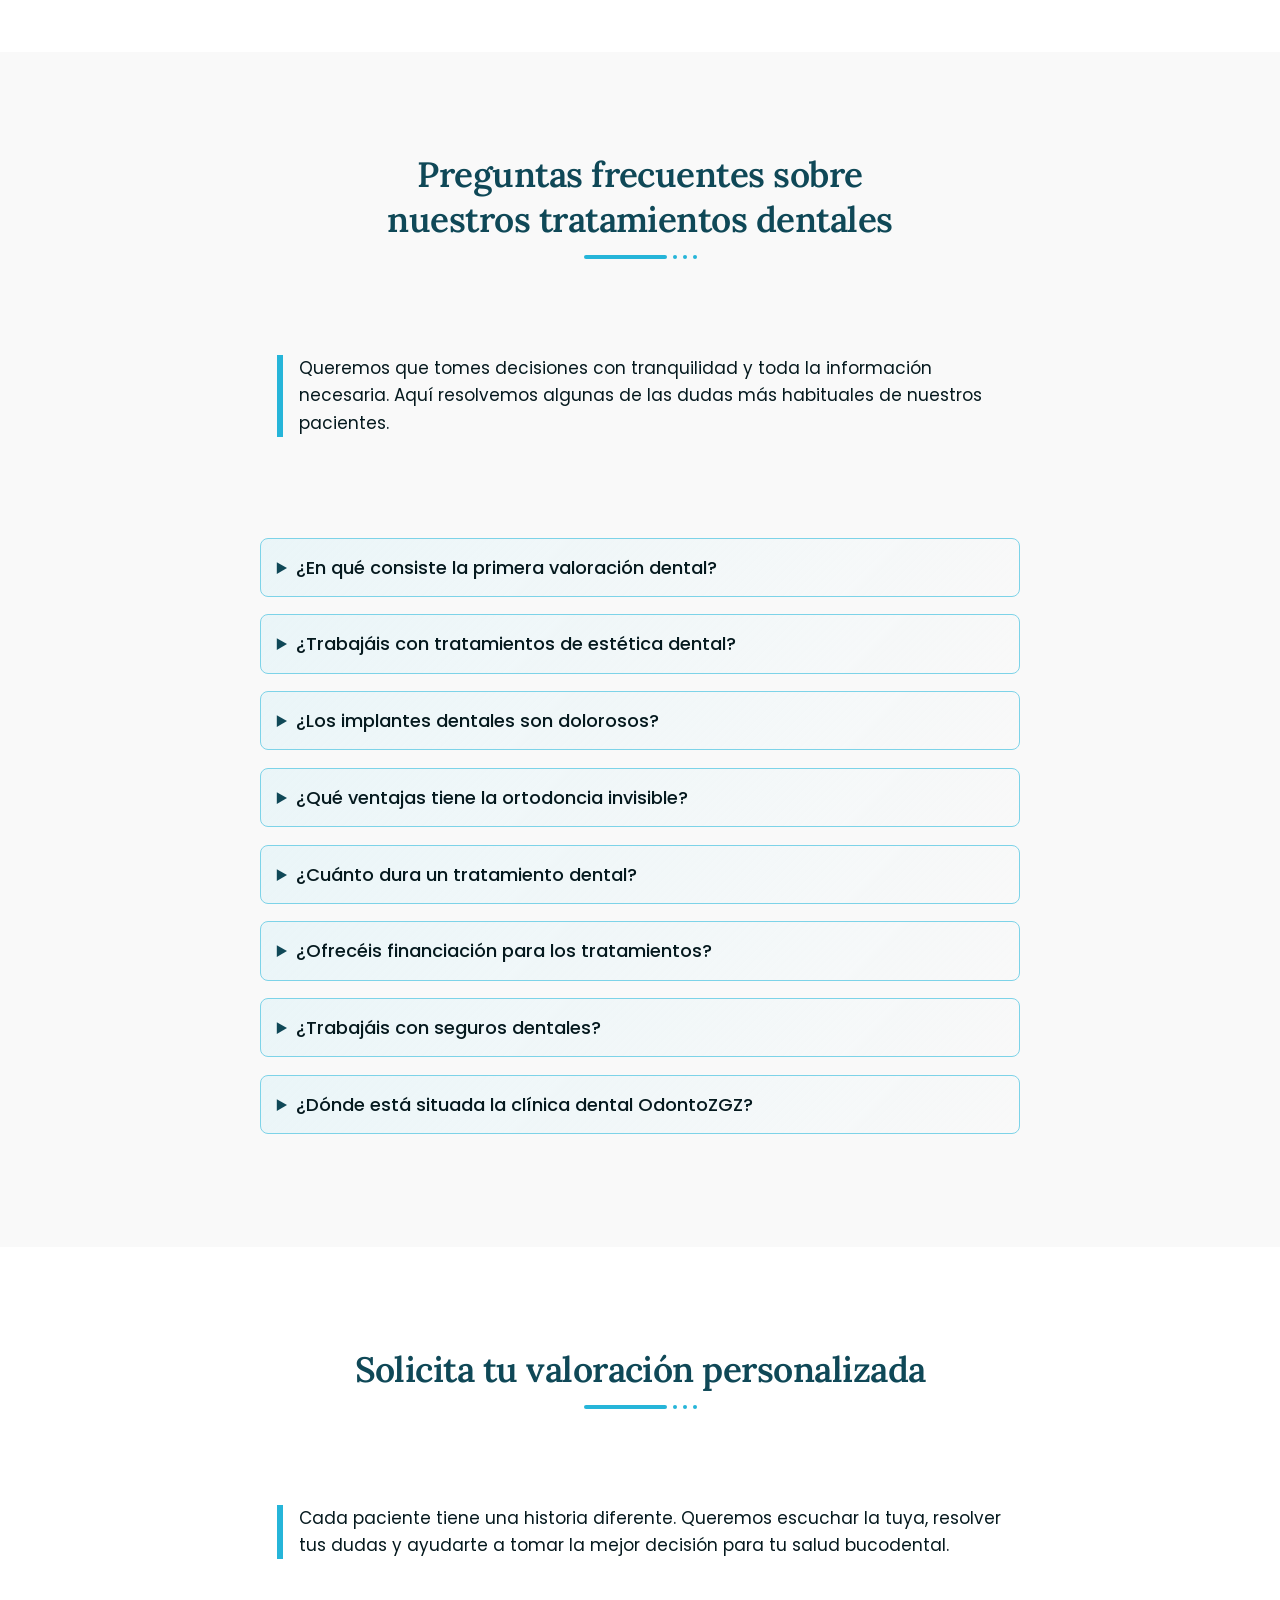
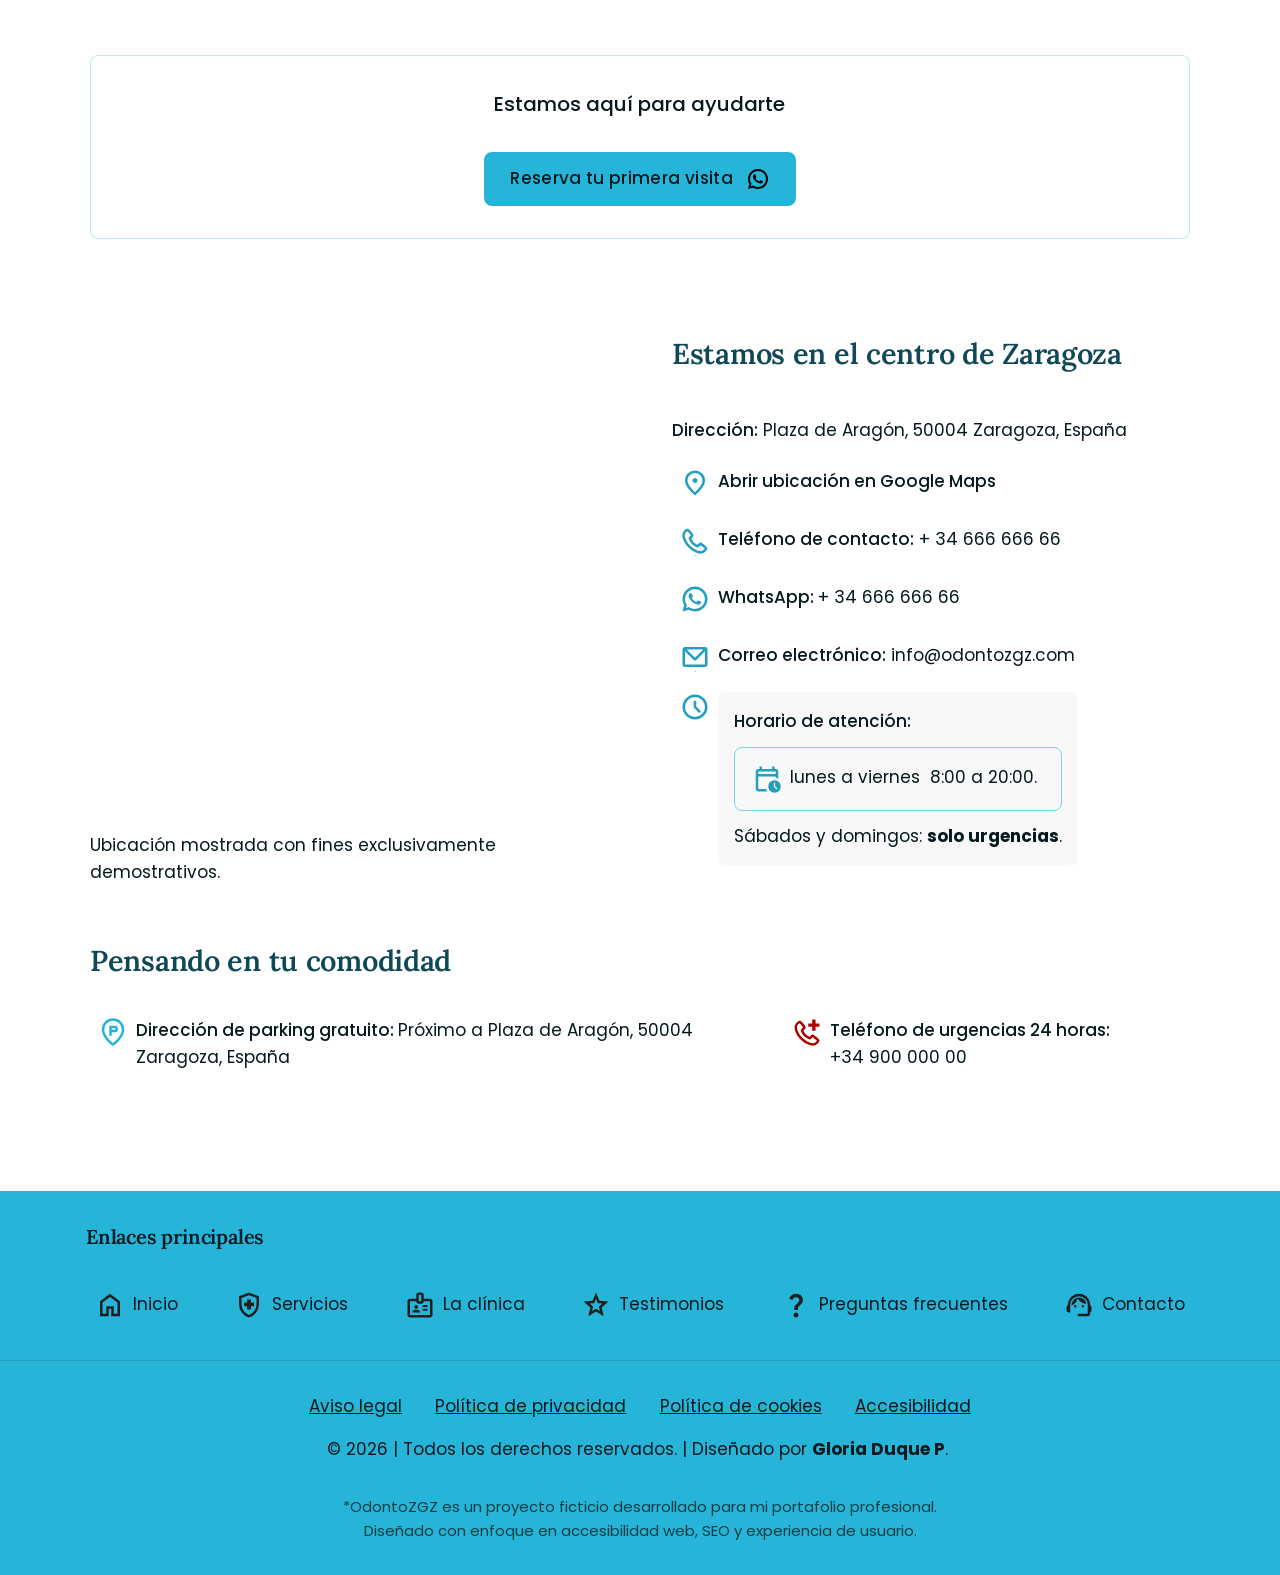
==== commit c504d635: "Optimizar el rendimiento, alojar fuentes crear carpeta js" ====
--- a/index.html
+++ b/index.html
@@ -22,12 +22,6 @@
     <meta name="apple-mobile-web-app-title" content="OdontoZGZ">
     <meta name="theme-color" content="#26B5D9">
     <link rel="manifest" href="site.webmanifest">
-    <!--GOOGLE FONTS-->
-    <link rel="preconnect" href="https://fonts.googleapis.com">
-    <link rel="preconnect" href="https://fonts.gstatic.com" crossorigin>
-    <link
-        href="https://fonts.googleapis.com/css2?family=Lora:ital,wght@0,400..700;1,400..700&family=Poppins:ital,wght@0,400;0,500;0,600;1,400;1,500&display=swap"
-        rel="stylesheet">
     <link rel="preload" as="image" href="assets/img/clinica-dental-zaragoza-odontozgz-movil.webp"
         media="(max-width: 1199px)" fetchpriority="high">
 
@@ -41,18 +35,25 @@
     <header class="header-completo">
         <div class="header-superior">
             <div class="container">
-                <address class="wrapper-enlaces-header-sup datos-contacto-header-sup">
+                <div class="wrapper-enlaces-header-sup datos-contacto-header-sup">
                     <ul class="informacion-contacto">
                         <li class="horario-header" aria-label="Horario de atención: lunes a viernes de 8 hr a 20 hr">
-                            <svg class="icon-horario" aria-hidden="true" focusable="false" xmlns="http://www.w3.org/2000/svg" height="24"
-                                viewBox="0 -960 960 960" width="24" fill="#05191E">
+                            <svg class="icon-horario" aria-hidden="true" focusable="false"
+                                xmlns="http://www.w3.org/2000/svg" height="24" viewBox="0 -960 960 960" width="24"
+                                fill="currentColor">
                                 <path
                                     d="M180-630h600v-130H180v130Zm0 0v-130 130Zm0 550q-24 0-42-18t-18-42v-620q0-24 18-42t42-18h65v-60h65v60h340v-60h65v60h65q24 0 42 18t18 42v307q-14.17-7.29-29.08-12.14Q796-470 780-473v-97H180v430h319q6 17 14 31.5T532-80H180Zm417.5-15.5Q542-151 542-229t55.5-133.5Q653-418 731-418t133.5 55.5Q920-307 920-229T864.5-95.5Q809-40 731-40T597.5-95.5ZM789.24-128 817-156l-75-75v-112h-39v126l86.24 89Z" />
-                            </svg>L-V: 8:00 a 20:00
-                        </li>
-
+                            </svg>
+                            <div class="horario-completo-header"><span><span class="descripcion">L-V</span>: 8:00 a
+                                    20:00</span></div>
+                        </li>
+                        <li aria-hidden="true"><span class="barra-separa-hora-comple"
+                                aria-hidden="true">|</span></li>
+                        <li><span class="direccion-header"><span class="descripcion">Dirección</span>: Plaza Aragón, 50004, Zaragoza</span></li>
+                        <li aria-hidden="true"><span class="barra-separa1-header">|</span></li>
                         <!-- <div class="enlaces-lista-header"> -->
-                        <li><a class="direccion-map  ubicacion-header icono-enlace-header-super icon-sup-no-btn "
+
+                        <li><a class="g-ubicacion direccion-map  ubicacion-header icono-enlace-header-super icon-sup-no-btn "
                                 href="https://maps.app.goo.gl/fbZkfuw5oKSmPvdQ9" rel="noopener noreferrer"
                                 target="_blank">
                                 <span class="sr-only">Ver
@@ -64,25 +65,27 @@
                                         d="M20 10C20 16.5 12 22 12 22C12 22 4 16.5 4 10C4 7.87827 4.84285 5.84344 6.34315 4.34315C7.84344 2.84285 9.87827 2 12 2C14.1217 2 16.1566 2.84285 17.6569 4.34315C19.1571 5.84344 20 7.87827 20 10Z"
                                         stroke="black" stroke-width="2" />
                                     <circle cx="12" cy="11" r="2.5" fill="black" />
-                                </svg></a><span class="texto-enlac-head-sup">Plaza Aragón, 50004</span>
-                        </li>
-
-                        <li><a class="ubicacion-header icon-sup-no-btn icono-enlace-header-super"
+                                </svg><span class="texto-enlac-head-sup g-ubicacion">Plaza Aragón, 50004,
+                                    Zaragoza</span></a>
+                        </li>
+
+                        <li><a class="g-ubicacion ubicacion-header icon-sup-no-btn icono-enlace-header-super"
                                 href="https://maps.app.goo.gl/1pMywQaYtEm4NKyd7" rel="noopener noreferrer"
                                 target="_blank"
                                 aria-label="Ver ubicación del parking en Google Maps, Se abre en una nueva pestaña">
-                                <svg class="icon-parking" aria-hidden="true" focusable="false"
+                                <svg class="icon-parking" aria-hidden="true" focusable="false" fill="currentColor"
                                     xmlns="http://www.w3.org/2000/svg" width="24" height="24" viewBox="0 0 24 24">
-                                    <g fill="none">
+                                    <g>
                                         <path d="M20 10c0 6.5-8 12-8 12s-8-5.5-8-12a8 8 0 1 1 16 0" />
-                                        <path stroke="currentColor" stroke-width="2"
+                                        <path stroke="#05191e" stroke-width="2"
                                             d="M20 10c0 6.5-8 12-8 12s-8-5.5-8-12a8 8 0 1 1 16 0Z" />
-                                        <path stroke="currentColor" stroke-linecap="square" stroke-width="2"
+                                        <path stroke="#05191E" stroke-linecap="square" stroke-width="2"
                                             d="M10 14v-2.8m0 0V8h3.636C14.091 8 15 8.354 15 9.6s-.91 1.6-1.364 1.6z" />
                                     </g>
                                 </svg>
-                            </a><span class="texto-enlac-head-sup">Parking</span>
-                        </li>
+                                <span class="texto-enlac-head-sup g-ubicacion">Parking</span></a>
+                        </li>
+                        <li aria-hidden="true"><span class="barra-separa-header">|</span></li>
                         <li><a class="icono-enlace-header-super icon-sup-no-btn telefono-urgencia"
                                 href="tel:+3490000000" aria-label="Teléfono de urgencias 24 horas: +34 900 000 00">
 
@@ -110,9 +113,10 @@
                                             <rect width="24" height="24" fill="white" />
                                         </clipPath>
                                     </defs>
-                                </svg><span class="hora24" aria-hidden="true">24&nbsp;horas</span>
-                            </a><span class="texto-enlac-head-sup numero-tel-urg" aria-hidden="true">+34 900 000
-                                000</span></li>
+                                </svg><span class="hora24" aria-hidden="true">24 horas<span class="puntos-24h"
+                                        aria-hidden="true">:</span></span>
+                                <span class="texto-enlac-head-sup numero-tel-urg" aria-hidden="true">+34 900 000
+                                    000</span></a></li>
                         <li><a class="icono-enlace-header-super btn-primary" href="tel:+3466666666">
                                 <svg aria-hidden="true" focusable="false" xmlns="http://www.w3.org/2000/svg" width="24"
                                     height="24" viewBox="0 0 24 24">
@@ -122,10 +126,11 @@
                                         <path fill="currentColor"
                                             d="M8.172 15.829c3.845 3.845 7.408 4.266 8.454 4.305c1.264.046 2.554-.986 3.112-2.043c-.89-1.044-2.049-1.854-3.318-2.732c-.749.748-1.672 2.138-2.901 1.64c-.699-.281-2.425-1.076-3.933-2.585S7.283 11.18 7 10.482c-.498-1.231.896-2.156 1.645-2.905c-.878-1.29-1.674-2.479-2.716-3.324c-1.072.56-2.11 1.84-2.063 3.121c.039 1.046.46 4.609 4.306 8.455m8.38 6.304c-1.44-.053-5.521-.617-9.795-4.89c-4.273-4.274-4.836-8.354-4.89-9.795c-.08-2.196 1.602-4.329 3.545-5.162a1.47 1.47 0 0 1 1.445.159c1.608 1.173 2.717 2.95 3.67 4.342A1.504 1.504 0 0 1 10.35 8.7l-1.356 1.357C9.309 10.752 9.95 11.95 11 13s2.248 1.691 2.944 2.006l1.355-1.356a1.5 1.5 0 0 1 1.918-.171c1.42.984 3.088 2.077 4.304 3.634a1.47 1.47 0 0 1 .189 1.485c-.837 1.953-2.955 3.616-5.158 3.535" />
                                     </g>
-                                </svg><span class="sr-only">Teléfono:</span>
-                            </a><span class="texto-enlac-head-sup">+34 666 666 66</span></li>
+                                </svg><span class="sr-only">Teléfono:</span><span class="texto-enlac-head-sup">+34 666
+                                    666 66</span>
+                            </a></li>
                     </ul>
-                </address>
+                </div>
             </div>
         </div>
         <div class="header-principal">
@@ -773,12 +778,13 @@
 
                                                 <span> Plaza de Aragón, 50004 Zaragoza, España </span>
                                             </div>
-                                            <a class="link-contacto" href="https://maps.app.goo.gl/fbZkfuw5oKSmPvdQ9"
-                                                target="_blank" rel="noopener noreferrer"
+                                            <a class="link-contacto g-ubicacion"
+                                                href="https://maps.app.goo.gl/fbZkfuw5oKSmPvdQ9" target="_blank"
+                                                rel="noopener noreferrer"
                                                 aria-label="Abrir ubicación en Google Maps, (se abre en una nueva pestaña)">
-                                                <svg class="icon-primary" aria-hidden="true" focusable="false"
-                                                    xmlns="http://www.w3.org/2000/svg" width="24" height="24"
-                                                    viewBox="0 -960 960 960" fill="#229FBF">
+                                                <svg fill="currentColor" class="icon-primary" aria-hidden="true"
+                                                    focusable="false" xmlns="http://www.w3.org/2000/svg" width="24"
+                                                    height="24" viewBox="0 -960 960 960">
                                                     <path
                                                         d="M536.5-503.5Q560-527 560-560t-23.5-56.5Q513-640 480-640t-56.5 23.5Q400-593 400-560t23.5 56.5Q447-480 480-480t56.5-23.5ZM480-186q122-112 181-203.5T720-552q0-109-69.5-178.5T480-800q-101 0-170.5 69.5T240-552q0 71 59 162.5T480-186Zm0 106Q319-217 239.5-334.5T160-552q0-150 96.5-239T480-880q127 0 223.5 89T800-552q0 100-79.5 217.5T480-80Zm0-480Z" />
                                                 </svg>
@@ -792,9 +798,9 @@
                                     <!-- Teléfono -->
                                     <li>
                                         <a class="link-contacto" href="tel:+34666666666">
-                                            <svg class="icon-primary" aria-hidden="true" focusable="false"
-                                                xmlns="http://www.w3.org/2000/svg" width="24" height="24"
-                                                viewBox="0 0 24 24">
+                                            <svg fill="currentColor" class="icon-primary" aria-hidden="true"
+                                                focusable="false" xmlns="http://www.w3.org/2000/svg" width="24"
+                                                height="24" viewBox="0 0 24 24">
                                                 <g fill-rule="evenodd">
                                                     <path
                                                         d="m12.593 23.258l-.011.002l-.071.035l-.02.004l-.014-.004l-.071-.035q-.016-.005-.024.005l-.004.01l-.017.428l.005.02l.01.013l.104.074l.015.004l.012-.004l.104-.074l.012-.016l.004-.017l-.017-.427q-.004-.016-.017-.018m.265-.113l-.013.002l-.185.093l-.01.01l-.003.011l.018.43l.005.012l.008.007l.201.093q.019.005.029-.008l.004-.014l-.034-.614q-.005-.018-.02-.022m-.715.002a.02.02 0 0 0-.027.006l-.006.014l-.034.614q.001.018.017.024l.015-.002l.201-.093l.01-.008l.004-.011l.017-.43l-.003-.012l-.01-.01z" />
@@ -815,9 +821,9 @@
                                             href="https://wa.me/3466666666?text=Hola+,+me+gustaría+reservar+una+cita.%0AGracias."
                                             target="_blank" rel="noopener noreferrer"
                                             aria-label="WhatsApp, +34 666 666 66,  (se abre en una nueva ventana)">
-                                            <svg class="icon-primary" aria-hidden="true" focusable="false"
-                                                xmlns="http://www.w3.org/2000/svg" width="1.5rem" height="1.5rem"
-                                                viewBox="0 0 24 24">
+                                            <svg fill="currentColor" class="icon-primary" aria-hidden="true"
+                                                focusable="false" xmlns="http://www.w3.org/2000/svg" width="1.5rem"
+                                                height="1.5rem" viewBox="0 0 24 24">
                                                 <path
                                                     d="m7.254 18.494l.724.423A7.95 7.95 0 0 0 12.001 20a8 8 0 1 0-8-8a7.95 7.95 0 0 0 1.084 4.024l.422.724l-.653 2.401zM2.005 22l1.352-4.968A9.95 9.95 0 0 1 2.001 12c0-5.523 4.477-10 10-10s10 4.477 10 10s-4.477 10-10 10a9.95 9.95 0 0 1-5.03-1.355zM8.392 7.308q.202-.014.403-.004q.081.006.162.016c.159.018.334.115.393.249q.447 1.015.868 2.04c.062.152.025.347-.093.537c-.06.097-.154.233-.263.372c-.113.145-.356.411-.356.411s-.099.118-.061.265c.014.056.06.137.102.205l.059.095c.256.427.6.86 1.02 1.268c.12.116.237.235.363.346c.468.413.998.75 1.57 1l.005.002c.085.037.128.057.252.11q.093.039.191.066q.036.01.073.011a.35.35 0 0 0 .295-.142c.723-.876.79-.933.795-.933v.002a.48.48 0 0 1 .378-.127q.092.004.177.04c.531.243 1.4.622 1.4.622l.582.261c.098.047.187.158.19.265c.004.067.01.175-.013.373c-.032.259-.11.57-.188.733a1.2 1.2 0 0 1-.21.302a2.4 2.4 0 0 1-.33.288q-.124.092-.125.09a5 5 0 0 1-.383.22a2 2 0 0 1-.833.23c-.185.01-.37.024-.556.014c-.008 0-.568-.087-.568-.087a9.45 9.45 0 0 1-3.84-2.046c-.226-.199-.436-.413-.65-.626c-.888-.885-1.561-1.84-1.97-2.742a3.5 3.5 0 0 1-.33-1.413a2.73 2.73 0 0 1 .565-1.68c.073-.094.142-.192.261-.305c.126-.12.207-.184.294-.228a1 1 0 0 1 .371-.1" />
                                             </svg>
@@ -831,9 +837,9 @@
                                     <!-- Correo Electrónico -->
                                     <li>
                                         <a class="link-contacto" href="mailto:info@odontozgz.com">
-                                            <svg class="icon-primary" aria-hidden="true" focusable="false"
-                                                xmlns="http://www.w3.org/2000/svg" width="24" height="24"
-                                                viewBox="0 0 24 24">
+                                            <svg fill="currentColor" class="icon-primary" aria-hidden="true"
+                                                focusable="false" xmlns="http://www.w3.org/2000/svg" width="24"
+                                                height="24" viewBox="0 0 24 24">
                                                 <g>
                                                     <path
                                                         d="m12.593 23.258l-.011.002l-.071.035l-.02.004l-.014-.004l-.071-.035q-.016-.005-.024.005l-.004.01l-.017.428l.005.02l.01.013l.104.074l.015.004l.012-.004l.104-.074l.012-.016l.004-.017l-.017-.427q-.004-.016-.017-.018m.265-.113l-.013.002l-.185.093l-.01.01l-.003.011l.018.43l.005.012l.008.007l.201.093q.019.005.029-.008l.004-.014l-.034-.614q-.005-.018-.02-.022m-.715.002a.02.02 0 0 0-.027.006l-.006.014l-.034.614q.001.018.017.024l.015-.002l.201-.093l.01-.008l.004-.011l.017-.43l-.003-.012l-.01-.01z">
@@ -880,25 +886,19 @@
                     <div class="servicios-adicionales">
                         <h3>Pensando en tu comodidad</h3>
                         <ul class="lista-contacto-servicios">
-                            <li>
+                            <li class="g-ubicacion">
                                 <a class="link-contacto" href="https://maps.app.goo.gl/1pMywQaYtEm4NKyd7"
                                     target="_blank" rel="noopener noreferrer">
-                                    <svg class="icon-ubicacion" aria-hidden="true" focusable="false"
+                                    <svg fill="currentColor" class="icon-ubicacion" aria-hidden="true" focusable="false"
                                         xmlns="http://www.w3.org/2000/svg" width="24" height="24" viewBox="0 0 24 24">
-                                        <g fill="#fff">
+                                        <g fill="none">
                                             <path d="M20 10c0 6.5-8 12-8 12s-8-5.5-8-12a8 8 0 1 1 16 0" />
-                                            <path stroke="#229fbf" stroke-width="2"
+                                            <path stroke="currentColor" stroke-width="2"
                                                 d="M20 10c0 6.5-8 12-8 12s-8-5.5-8-12a8 8 0 1 1 16 0Z" />
-                                            <path stroke="#229fbf" stroke-linecap="square" stroke-width="2"
+                                            <path stroke="currentColor" stroke-linecap="square" stroke-width="2"
                                                 d="M10 14v-2.8m0 0V8h3.636C14.091 8 15 8.354 15 9.6s-.91 1.6-1.364 1.6z" />
                                         </g>
                                     </svg>
-                                    <!-- <svg class="icon-parking" aria-hidden="true" focusable="false"
-                                        xmlns="http://www.w3.org/2000/svg" height="24" viewBox="0 -960 960 960"
-                                        width="24">
-                                        <path
-                                            d="M600-520h60v-80h80q25 0 42.5-17.5T800-660v-40q0-25-17.5-42.5T740-760H600v240Zm60-140v-40h80v40h-80ZM520-400q-33 0-56.5-23.5T440-480v-320q0-33 23.5-56.5T520-880h320q33 0 56.5 23.5T920-800v320q0 33-23.5 56.5T840-400H720v280h-80v-280H520Zm0-80h320v-320H520v320Zm160-160ZM320-120q-17 0-28.5-11.5T280-160v-40H80v-80h240v-200H80v-80h208l-42-120H80v-80h180q19 0 34.5 11t21.5 29l84 240v320q0 17-11.5 28.5T360-120h-40ZM220-320q25 0 42.5-17.5T280-380q0-25-17.5-42.5T220-440q-25 0-42.5 17.5T160-380q0 25 17.5 42.5T220-320Z" />
-                                    </svg> -->
                                     <div>
                                         <span class="label-address">
                                             Dirección de parking gratuito:
@@ -1053,143 +1053,33 @@
             </div>
         </section>
     </footer>
-    <aside class="acciones-flotantes" aria-label="Accesos rápidos"><a class="whatsapp-fijo" href="https://wa.me/3466666666?text=Hola+,+me+gustaría+solicitar+información.%0AGracias."
-        target="_blank" rel="noopener noreferrer"
-        aria-label="Contactar con OdontoZGZ mediante WhatsApp. Se abrirá una nueva pestaña">
-        <svg class="icon-whatsapp-fijo" aria-hidden="true" focusable="false" xmlns="http://www.w3.org/2000/svg"
-            width="30" height="30" viewBox="0 0 24 24">
-            <path
-                d="m7.254 18.494l.724.423A7.95 7.95 0 0 0 12.001 20a8 8 0 1 0-8-8a7.95 7.95 0 0 0 1.084 4.024l.422.724l-.653 2.401zM2.005 22l1.352-4.968A9.95 9.95 0 0 1 2.001 12c0-5.523 4.477-10 10-10s10 4.477 10 10s-4.477 10-10 10a9.95 9.95 0 0 1-5.03-1.355zM8.392 7.308q.202-.014.403-.004q.081.006.162.016c.159.018.334.115.393.249q.447 1.015.868 2.04c.062.152.025.347-.093.537c-.06.097-.154.233-.263.372c-.113.145-.356.411-.356.411s-.099.118-.061.265c.014.056.06.137.102.205l.059.095c.256.427.6.86 1.02 1.268c.12.116.237.235.363.346c.468.413.998.75 1.57 1l.005.002c.085.037.128.057.252.11q.093.039.191.066q.036.01.073.011a.35.35 0 0 0 .295-.142c.723-.876.79-.933.795-.933v.002a.48.48 0 0 1 .378-.127q.092.004.177.04c.531.243 1.4.622 1.4.622l.582.261c.098.047.187.158.19.265c.004.067.01.175-.013.373c-.032.259-.11.57-.188.733a1.2 1.2 0 0 1-.21.302a2.4 2.4 0 0 1-.33.288q-.124.092-.125.09a5 5 0 0 1-.383.22a2 2 0 0 1-.833.23c-.185.01-.37.024-.556.014c-.008 0-.568-.087-.568-.087a9.45 9.45 0 0 1-3.84-2.046c-.226-.199-.436-.413-.65-.626c-.888-.885-1.561-1.84-1.97-2.742a3.5 3.5 0 0 1-.33-1.413a2.73 2.73 0 0 1 .565-1.68c.073-.094.142-.192.261-.305c.126-.12.207-.184.294-.228a1 1 0 0 1 .371-.1" />
-        </svg>
-    </a>
-    <a href="#scroll-top" class="btn-volver-al-inicio-pag" aria-label="Volver al inicio de la página">
-        <svg aria-hidden="true" focusable="false" xmlns="http://www.w3.org/2000/svg" width="36" height="36"
-            viewBox="0 0 24 24">
-            <g fill="none" fill-rule="evenodd">
+    <aside class="acciones-flotantes" aria-label="Accesos rápidos">
+
+        <a class="whatsapp-fijo"
+            href="https://wa.me/3466666666?text=Hola+,+me+gustaría+solicitar+información.%0AGracias." target="_blank"
+            rel="noopener noreferrer"
+            aria-label="Contactar con OdontoZGZ mediante WhatsApp. Se abrirá una nueva pestaña">
+            <svg class="icon-whatsapp-fijo" aria-hidden="true" fill="currentColor" focusable="false"
+                xmlns="http://www.w3.org/2000/svg" width="30" height="30" viewBox="0 0 24 24">
                 <path
-                    d="M24 0v24H0V0zM12.594 23.258l-.012.002l-.071.035l-.02.004l-.014-.004l-.071-.036q-.016-.004-.024.006l-.004.01l-.017.428l.005.02l.01.013l.104.074l.015.004l.012-.004l.104-.074l.012-.016l.004-.017l-.017-.427q-.004-.016-.016-.018m.264-.113l-.014.002l-.184.093l-.01.01l-.003.011l.018.43l.005.012l.008.008l.201.092q.019.005.029-.008l.004-.014l-.034-.614q-.005-.018-.02-.022m-.715.002a.02.02 0 0 0-.027.006l-.006.014l-.034.614q.001.018.017.024l.015-.002l.201-.093l.01-.008l.003-.011l.018-.43l-.003-.012l-.01-.01z" />
-                <path fill="#05191E"
-                    d="M15.536 13.707a1 1 0 0 1-1.415 0L12 11.586l-2.121 2.121a1 1 0 0 1-1.415-1.414l2.829-2.828a1 1 0 0 1 1.414 0l2.829 2.828a1 1 0 0 1 0 1.414" />
-            </g>
-        </svg>
-    </a></aside>
+                    d="m7.254 18.494l.724.423A7.95 7.95 0 0 0 12.001 20a8 8 0 1 0-8-8a7.95 7.95 0 0 0 1.084 4.024l.422.724l-.653 2.401zM2.005 22l1.352-4.968A9.95 9.95 0 0 1 2.001 12c0-5.523 4.477-10 10-10s10 4.477 10 10s-4.477 10-10 10a9.95 9.95 0 0 1-5.03-1.355zM8.392 7.308q.202-.014.403-.004q.081.006.162.016c.159.018.334.115.393.249q.447 1.015.868 2.04c.062.152.025.347-.093.537c-.06.097-.154.233-.263.372c-.113.145-.356.411-.356.411s-.099.118-.061.265c.014.056.06.137.102.205l.059.095c.256.427.6.86 1.02 1.268c.12.116.237.235.363.346c.468.413.998.75 1.57 1l.005.002c.085.037.128.057.252.11q.093.039.191.066q.036.01.073.011a.35.35 0 0 0 .295-.142c.723-.876.79-.933.795-.933v.002a.48.48 0 0 1 .378-.127q.092.004.177.04c.531.243 1.4.622 1.4.622l.582.261c.098.047.187.158.19.265c.004.067.01.175-.013.373c-.032.259-.11.57-.188.733a1.2 1.2 0 0 1-.21.302a2.4 2.4 0 0 1-.33.288q-.124.092-.125.09a5 5 0 0 1-.383.22a2 2 0 0 1-.833.23c-.185.01-.37.024-.556.014c-.008 0-.568-.087-.568-.087a9.45 9.45 0 0 1-3.84-2.046c-.226-.199-.436-.413-.65-.626c-.888-.885-1.561-1.84-1.97-2.742a3.5 3.5 0 0 1-.33-1.413a2.73 2.73 0 0 1 .565-1.68c.073-.094.142-.192.261-.305c.126-.12.207-.184.294-.228a1 1 0 0 1 .371-.1" />
+            </svg>
+        </a>
+        <a href="#scroll-top" class="btn-volver-al-inicio-pag" aria-label="Volver al inicio de la página">
+            <svg aria-hidden="true" focusable="false" xmlns="http://www.w3.org/2000/svg" width="36" height="36"
+                viewBox="0 0 24 24">
+                <g fill="none" fill-rule="evenodd">
+                    <path
+                        d="M24 0v24H0V0zM12.594 23.258l-.012.002l-.071.035l-.02.004l-.014-.004l-.071-.036q-.016-.004-.024.006l-.004.01l-.017.428l.005.02l.01.013l.104.074l.015.004l.012-.004l.104-.074l.012-.016l.004-.017l-.017-.427q-.004-.016-.016-.018m.264-.113l-.014.002l-.184.093l-.01.01l-.003.011l.018.43l.005.012l.008.008l.201.092q.019.005.029-.008l.004-.014l-.034-.614q-.005-.018-.02-.022m-.715.002a.02.02 0 0 0-.027.006l-.006.014l-.034.614q.001.018.017.024l.015-.002l.201-.093l.01-.008l.003-.011l.018-.43l-.003-.012l-.01-.01z" />
+                    <path fill="#05191E"
+                        d="M15.536 13.707a1 1 0 0 1-1.415 0L12 11.586l-2.121 2.121a1 1 0 0 1-1.415-1.414l2.829-2.828a1 1 0 0 1 1.414 0l2.829 2.828a1 1 0 0 1 0 1.414" />
+                </g>
+            </svg>
+        </a>
+    </aside>
     <!--WHATSAPP FIJO-->
 
-    <script>
-        // --- PARTE 1: NAVEGACIÓN Y MENÚ ---
-        const boton = document.querySelector(".menu-toggle");
-        const lista = document.querySelector("#nav-list");
-
-        // Solo si existen ambos elementos
-        if (boton && lista) {
-
-            // Abrir/Cerrar al hacer clic en el botón hamburguesa
-            boton.addEventListener("click", () => {
-                const abierto = boton.getAttribute("aria-expanded") === "true";
-                const nuevoEstado = !abierto;
-
-                boton.setAttribute("aria-expanded", String(nuevoEstado));
-                boton.setAttribute(
-                    "aria-label",
-                    nuevoEstado ? "Cerrar menú" : "Abrir menú"
-                );
-
-                lista.classList.toggle("is-open");
-            });
-
-            // Cerrar el menú al hacer clic en cualquier enlace
-            const enlacesMenu = lista.querySelectorAll("a");
-
-            enlacesMenu.forEach((enlace) => {
-                enlace.addEventListener("click", () => {
-                    lista.classList.remove("is-open");
-                    boton.setAttribute("aria-expanded", "false");
-                    boton.setAttribute("aria-label", "Abrir menú");
-                });
-            });
-
-            // NUEVO: si se pasa a escritorio desde 1200px, cerrar el menú
-            const mediaDesktop = window.matchMedia("(min-width: 1200px)");
-
-            mediaDesktop.addEventListener("change", (e) => {
-                if (e.matches) {
-                    lista.classList.remove("is-open");
-                    boton.setAttribute("aria-expanded", "false");
-                    boton.setAttribute("aria-label", "Abrir menú");
-                }
-            });
-            const selectoresEnfocables = 'a[href], button:not([disabled])';
-
-            document.addEventListener("keydown", (e) => {
-                if (!lista.classList.contains("is-open")) return;
-
-                // ESCAPE: Cierra y devuelve el foco
-                if (e.key === "Escape") {
-                    lista.classList.remove("is-open");
-                    boton.setAttribute("aria-expanded", "false");
-                    boton.setAttribute("aria-label", "Abrir menú");
-                    boton.focus();
-                    return;
-                }
-
-                // TAB: Mantiene el foco dentro del menú
-                if (e.key === "Tab") {
-                    const elementosEnfocables = lista.querySelectorAll(selectoresEnfocables);
-                    const todosLosElementos = [boton, ...elementosEnfocables];
-
-                    if (todosLosElementos.length === 0) return;
-
-                    const primerElemento = todosLosElementos[0];
-                    const ultimoElemento = todosLosElementos[todosLosElementos.length - 1];
-
-                    if (e.shiftKey) {
-                        if (document.activeElement === primerElemento) {
-                            ultimoElemento.focus();
-                            e.preventDefault();
-                        }
-                    } else {
-                        if (document.activeElement === ultimoElemento) {
-                            primerElemento.focus();
-                            e.preventDefault();
-                        }
-                    }
-                }
-            });
-        }
-        // --- PARTE 2: BOTÓN VOLVER ARRIBA ---
-        const btnVolverArriba = document.querySelector(
-            ".btn-volver-al-inicio-pag",
-        );
-
-        if (btnVolverArriba) {
-            window.addEventListener(
-                "scroll",
-                () => {
-                    if (window.scrollY > 400) {
-                        btnVolverArriba.classList.add("is-visible");
-                    } else {
-                        btnVolverArriba.classList.remove("is-visible");
-                    }
-                },
-                { passive: true }
-            );
-        }
-        // PARA CAMBIAR EL SCROLLBEHAVIOR
-        document.addEventListener("DOMContentLoaded", () => {
-            const reduceMotion = window.matchMedia(
-                "(prefers-reduced-motion: reduce)",
-            ).matches;
-
-            if (!reduceMotion && window.location.hash) {
-                document.documentElement.style.scrollBehavior = "auto";
-
-                requestAnimationFrame(() => {
-                    requestAnimationFrame(() => {
-                        document.documentElement.style.scrollBehavior = "";
-                    });
-                });
-            }
-        });
+    <script src="assets/js/main.js">
     </script>
 </body>
 
--- a/assets/css/styles.css
+++ b/assets/css/styles.css
@@ -1,3 +1,64 @@
+/* ==========================================================================
+   0. FUENTES
+   ========================================================================== */
+/* poppins-regular - latin */
+@font-face {
+  font-display: swap; /* Check https://developer.mozilla.org/en-US/docs/Web/CSS/@font-face/font-display for other options. */
+  font-family: 'Poppins';
+  font-style: normal;
+  font-weight: 400;
+  src: url('../fonts/poppins/poppins-v24-latin-regular.woff2') format('woff2'); /* Chrome 36+, Opera 23+, Firefox 39+, Safari 12+, iOS 10+ */
+}
+/* poppins-italic - latin */
+@font-face {
+  font-display: swap; /* Check https://developer.mozilla.org/en-US/docs/Web/CSS/@font-face/font-display for other options. */
+  font-family: 'Poppins';
+  font-style: italic;
+  font-weight: 400;
+  src: url('../fonts/poppins/poppins-v24-latin-italic.woff2') format('woff2'); /* Chrome 36+, Opera 23+, Firefox 39+, Safari 12+, iOS 10+ */
+}
+/* poppins-500 - latin */
+@font-face {
+  font-display: swap; /* Check https://developer.mozilla.org/en-US/docs/Web/CSS/@font-face/font-display for other options. */
+  font-family: 'Poppins';
+  font-style: normal;
+  font-weight: 500;
+  src: url('../fonts/poppins/poppins-v24-latin-500.woff2') format('woff2'); /* Chrome 36+, Opera 23+, Firefox 39+, Safari 12+, iOS 10+ */
+}
+/* poppins-600 - latin */
+@font-face {
+  font-display: swap; /* Check https://developer.mozilla.org/en-US/docs/Web/CSS/@font-face/font-display for other options. */
+  font-family: 'Poppins';
+  font-style: normal;
+  font-weight: 600;
+  src: url('../fonts/poppins/poppins-v24-latin-600.woff2') format('woff2'); /* Chrome 36+, Opera 23+, Firefox 39+, Safari 12+, iOS 10+ */
+}
+/* poppins-700 - latin */
+@font-face {
+  font-display: swap; /* Check https://developer.mozilla.org/en-US/docs/Web/CSS/@font-face/font-display for other options. */
+  font-family: 'Poppins';
+  font-style: normal;
+  font-weight: 700;
+  src: url('../fonts/poppins/poppins-v24-latin-700.woff2') format('woff2'); /* Chrome 36+, Opera 23+, Firefox 39+, Safari 12+, iOS 10+ */
+}
+   /* lora-600 - latin */
+@font-face {
+  font-display: swap; /* Check https://developer.mozilla.org/en-US/docs/Web/CSS/@font-face/font-display for other options. */
+  font-family: 'Lora';
+  font-style: normal;
+  font-weight: 600;
+  src: url('../fonts/lora/lora-v37-latin-600.woff2') format('woff2'); /* Chrome 36+, Opera 23+, Firefox 39+, Safari 12+, iOS 10+ */
+}
+/* lora-700 - latin */
+@font-face {
+  font-display: swap; /* Check https://developer.mozilla.org/en-US/docs/Web/CSS/@font-face/font-display for other options. */
+  font-family: 'Lora';
+  font-style: normal;
+  font-weight: 700;
+  src: url('../fonts/lora/lora-v37-latin-700.woff2') format('woff2'); /* Chrome 36+, Opera 23+, Firefox 39+, Safari 12+, iOS 10+ */
+}
+
+
 /* ==========================================================================
    1. RESET MODERNO (Lo que acordamos al principio)
    ========================================================================== */
@@ -390,7 +451,6 @@
 }
 
 @media (min-width: 768px) {
-
   .hero,
   .cta-final,
   .od-contacto,
@@ -409,7 +469,6 @@
 }
 
 @media (min-width: 1200px) {
-
   .hero,
   .od-contacto,
   .od-servicios,
@@ -506,12 +565,12 @@
   border-bottom: 1px solid var(--color-grey);
   box-shadow: 0 12px 15px -10px rgba(0, 0, 0, 0.23);
   padding: 4rem;
-  margin-top: 2.9rem;
+  margin-top: 3.1rem;
 }
 
 @media (min-width: 768px) {
   .js .nav-links.is-open {
-    margin-top: 2.6rem;
+    margin-top: 3rem;
   }
 }
 
@@ -552,7 +611,6 @@
 
 /* --- 3. ESCRITORIO (1200px) --- */
 @media (min-width: 1200px) {
-
   .js .nav-links,
   .js .nav-links.is-open {
     display: flex;
@@ -1261,7 +1319,7 @@
 }
 
 .od-h1-hero,
-.od-h2-hero,
+.od-h2-hero
 {
   color: var(--color-white);
 }
@@ -1451,12 +1509,12 @@
   }
 }
 
-.quote {
+/* .quote {
   width: 3em;
   height: 3em;
   transform: rotate(180deg);
   fill: var(--color-primary);
-}
+} */
 
 .testimonio-quote {
   padding: 2.5rem;
@@ -1553,13 +1611,8 @@
 }
 
 svg.icon-whatsapp-fijo {
-  fill: var(--color-white);
-}
-
-.icono-enlace-tel-movil path {
-  fill: var(--color-dark);
-}
-
+  color: var(--color-white);
+}
 .icono-enlace-tel-movil {
   display: inline-flex;
   align-items: center;
@@ -1917,7 +1970,7 @@
 }
 
 .icon-primary {
-  fill: var(--color-icon-primary);
+  color: var(--color-icon-primary);
   transition: fill 0.3s;
 }
 
@@ -1925,20 +1978,20 @@
 .link-contacto:hover svg.icon-primary,
 .link-footer:hover svg.icon-primary,
 .link-footer:focus svg.icon-primary {
-  fill: var(--color-secundary);
+  color: var(--color-dark);
   transition: fill 0.3s;
 }
 
-.icon-parking {
+/* .icon-parking {
   fill: var(--color-icon-primary);
   transition: fill 0.3s;
-}
-
-.link-contacto:focus svg.icon-parking,
+} */
+
+/* .link-contacto:focus svg.icon-parking,
 .link-contacto:hover svg.icon-parking {
   fill: var(--color-secundary);
   stroke: var(--color-secundary);
-}
+} */
 
 .link-contacto:focus,
 .link-contacto:hover {
@@ -2163,14 +2216,6 @@
   max-width: 100%;
   height: auto;
 }
-
-.icon-valores {
-  flex-shrink: 0;
-  fill: var(--color-primary);
-  width: 1.875rem;
-  height: 1.875rem;
-}
-
 .od-contacto .lista-contacto-servicios {
   display: flex;
   flex-direction: column;
@@ -2179,6 +2224,7 @@
 @media (min-width: 1024px) {
   .od-contacto .lista-contacto-servicios {
     flex-direction: row;
+    gap: 2rem;
   }
 }
 
@@ -2235,10 +2281,10 @@
   color: #ad0000;
 }
 
-.link-contacto:hover svg.tel-urgencia,
+/* .link-contacto:hover svg.tel-urgencia,
 .link-contacto:focus svg.tel-urgencia {
   color: var(--color-secundary);
-}
+} */
 
 .wrapper-horario-urgencias {
   background: rgb(248, 248, 248);
@@ -2592,9 +2638,9 @@
   color: var(--color-dark);
 }
 
-.footer-principal svg {
+/* .footer-principal svg {
   fill: currentColor;
-}
+} */
 
 h3.titulo-nav-footer {
   color: var(--color-dark);
@@ -2605,6 +2651,7 @@
   align-items: center;
   background: var(--color-white);
   border-bottom: 1px solid var(--color-icon-primary);
+  padding-block: 0.125rem;
 }
 
 .wrapper-enlaces-header-sup a.icono-enlace-header-super {
@@ -2612,7 +2659,7 @@
   align-items: center;
   justify-content: center;
   gap: 0.5rem;
-  border-radius: 0rem;
+  border-radius: 0.5rem;
 }
 
 .wrapper-enlaces-header-sup a {
@@ -2631,7 +2678,7 @@
   flex-direction: row;
   align-items: center;
   justify-content: flex-end;
-  gap: 0.75rem;
+  /* gap: 0.5rem; */
 }
 
 .informacion-contacto li {
@@ -2665,7 +2712,6 @@
   }
 
   .header-superior svg {
-    fill: var(--color-dark);
     color: var(--color-dark);
     width: 1.5rem;
     height: 1.5rem;
@@ -2682,7 +2728,7 @@
 }
 
 a.icono-enlace-header-super.btn-primary {
-  border-radius: 0;
+  border-radius: 0.5rem;
 }
 
 .header-superior {
@@ -2719,7 +2765,7 @@
 }
 
 .no-js .nav-links {
-  margin-top: 2.5rem;
+  margin-top: 5.5rem;
 }
 
 @media (width: 1024px) {
@@ -2733,6 +2779,12 @@
     padding-block: 4rem;
   }
 }
+@media (max-width: 767px) {
+.no-js .hero {
+    padding-block: 5rem;
+  }
+}
+
 
 .texto-financiacion {
   padding-top: 0.5rem;
@@ -2745,7 +2797,6 @@
 }
 
 svg.tel-urgencia {
-  fill: var(--color-urgencia);
   color: var(--color-urgencia);
 }
 
@@ -2780,11 +2831,11 @@
 }
 
 .enlaces-lista-header .icon-parking {
-  fill: var(--color-dark);
+  color: var(--color-dark);
 }
 
 .header-superior a.ubicacion-header svg {
-  fill: none;
+  color: var(--color-white);
 }
 
 @media (min-width: 1200px) {
@@ -2792,7 +2843,11 @@
     justify-content: space-around;
   }
 }
-
+@media (min-width:1024px){
+    .header-superior a.ubicacion-header svg {
+  color: var(--color-primary);
+}
+}
 /*NO JS LOGO DISPLAY NONE*/
 .no-js .header-principal a.logo {
   display: none;
@@ -2803,10 +2858,10 @@
     display: block;
   }
 
-  a.telefono-urgencia,
+  /* a.telefono-urgencia,
   a.direccion-map {
-    margin-left: 1.5rem;
-  }
+    margin-left: 2rem;
+  } */
 }
 
 /*PÁGINAS LEGALES*/
@@ -2827,31 +2882,121 @@
 .pagina-legal .logo-footer {
   padding: 0.5rem;
 }
-
-.od-contacto .icon-ubicacion {
-  fill: var(--color-white);
-}
-
-.od-contacto .icon-ubicacion:hover,
+svg.icon-ubicacion {
+  color: var(--color-primary);
+}
+.servicios-adicionales li:hover svg {
+  color: var(--color-dark);
+}
+/* .od-contacto svg.icon-ubicacion:hover,
 svg.icon-ubicacion:focus {
-  fill: var(--color-hover);
-  stroke: var(--color-secundary);
-}
-a.icono-enlace-header-super.icon-sup-no-btn.telefono-urgencia {
+  color: var(--color-secundary);
+} */
+/* a.icono-enlace-header-super.icon-sup-no-btn.telefono-urgencia {
   padding-right: 0;
-}
+} */
 .hora24 {
   font-weight: 400;
-  padding-right: 0.54rem;
-}
-@media (min-width:1024px){
-  /* .hora24 {
-    padding-right: 0;
-  } */
-  .hora24::after {
-    content: ":";
-  }
-}
+}
+
 .icon-horario {
   display: none;
+}
+.no-js .g-ubicacion,
+.no-js .informacion-contacto a.g-ubicacion {
+  display: none;
+}
+.puntos-24h {
+  display: none;
+}
+@media (min-width:1024px){
+  .puntos-24h {
+    display: inline-block;
+  }
+}
+.js .direccion-header {
+  display: none;
+}
+.no-js .horario-completo-header {
+  display: flex;
+  flex-direction: column;
+  padding-left: 1.5rem;
+}
+
+.barra-separa1-header {
+  display: none;
+}
+@media (min-width:1200px){
+  .barra-separa1-header {
+  display: block;
+}
+}
+ .no-js .barra-separa1-header,
+ .no-js .barra-separa-header {
+    display: none;
+  }
+.no-js header {
+  border-bottom: 1px solid var(--color-white);
+}
+.no-js .descripcion {
+  font-weight: 600;
+}
+@media (min-width:600px){
+.no-js .horario-completo-header {
+  display: flex;
+  flex-direction: row;
+  gap: 2rem;
+}
+.no-js .nav-links {
+  margin-top: 3.75rem;
+}
+}
+@media (min-width:768px){
+  .no-js .nav-links {
+    margin-top: 2.5rem;
+  }
+}
+@media (min-width:1024px){
+  .no-js .nav-links {
+    margin-top: 5rem;
+  }
+  .no-js .logo img {
+    padding-top: 3.5rem;
+  }
+}
+@media (min-width:1200px){
+  .no-js .logo img {
+    padding-top: 2.5rem;
+  }
+.no-js .barra-separa1-header {
+  display: block;
+  padding-left: 2rem;
+}
+}
+.barra-separa-hora-comple {
+  display: none;
+}
+@media (min-width:600px){
+ .no-js .barra-separa-hora-comple {
+    display:block;
+  }
+}
+.no-js .header-superior {
+  border-bottom: none ;
+}
+.no-js .horario-completo-header {
+  margin-top: 2rem;
+}
+@media (min-width:768px){
+   .no-js .horario-completo-header {
+  margin-top: 1rem;
+}
+}
+@media (min-width:1200px){
+  .no-js .horario-completo-header {
+  margin-top: unset;
+}
+}
+.descripcion {
+  font-weight: 500;
 }
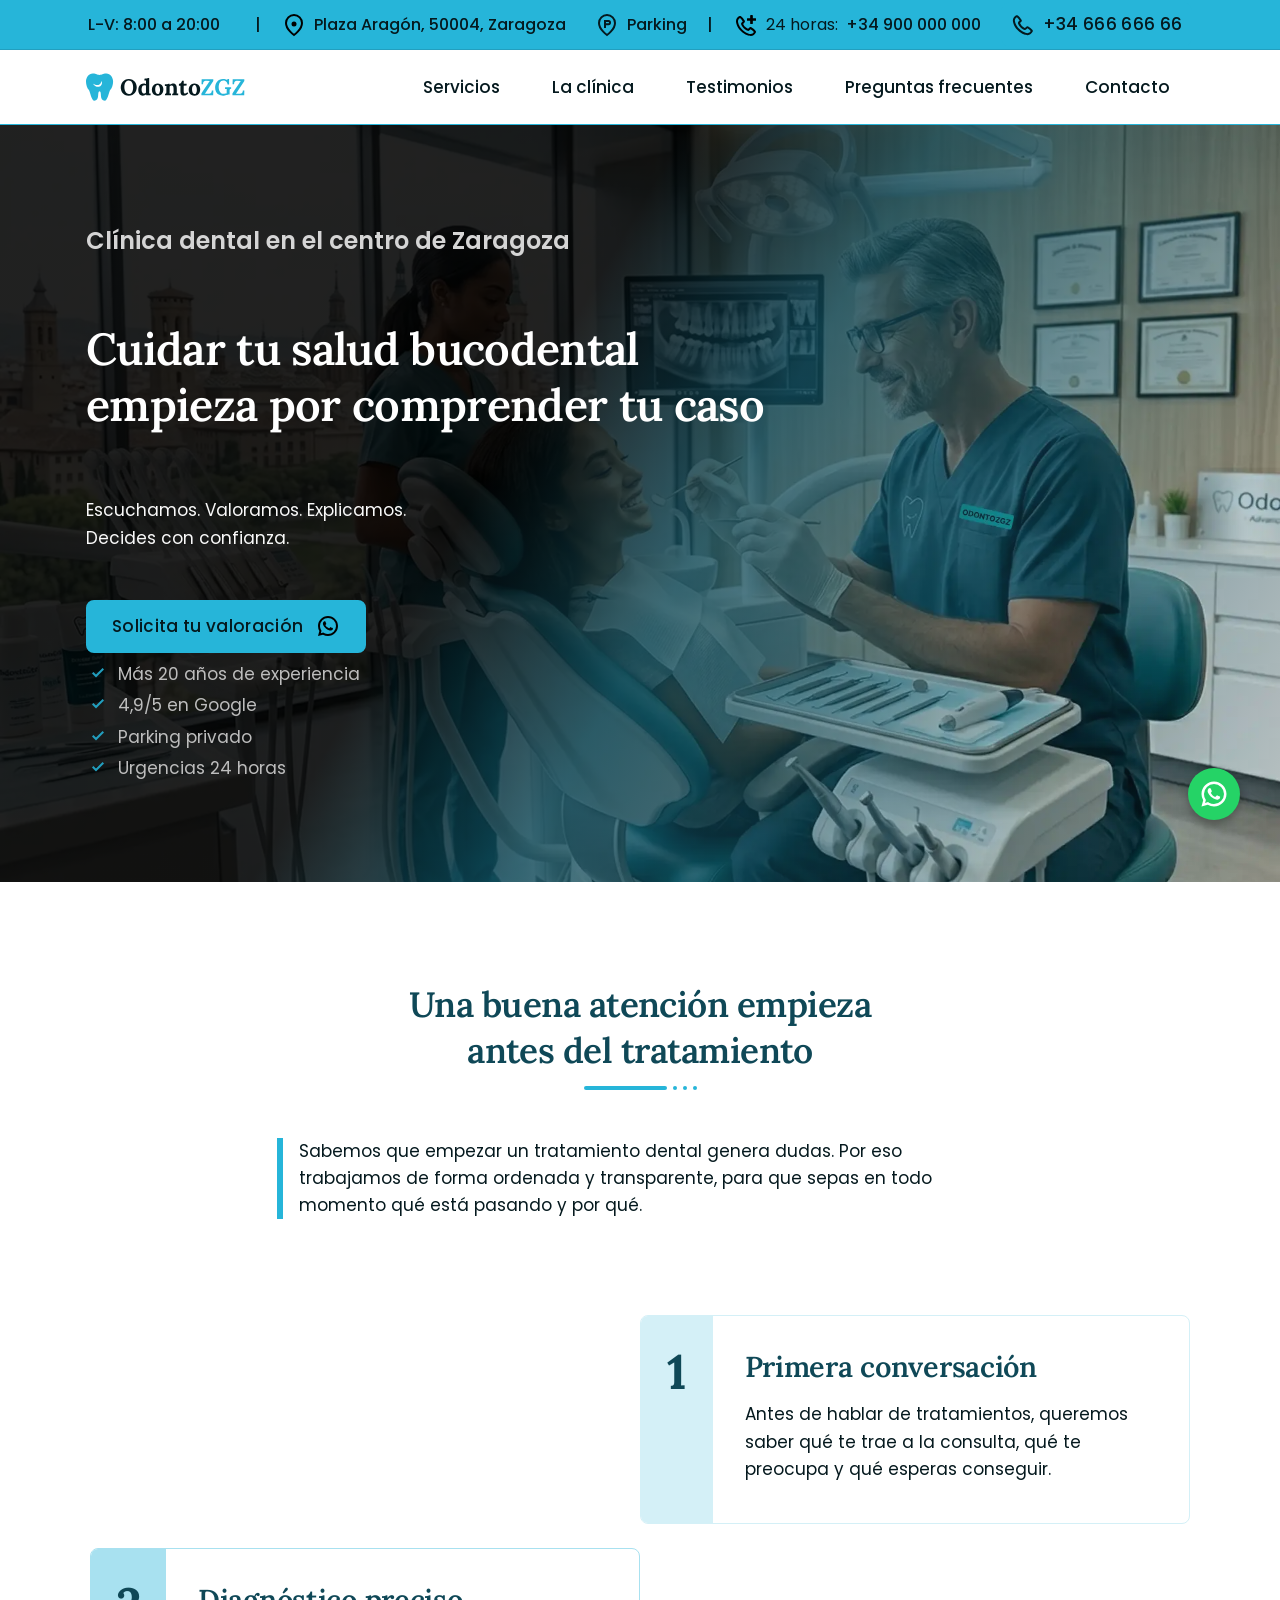
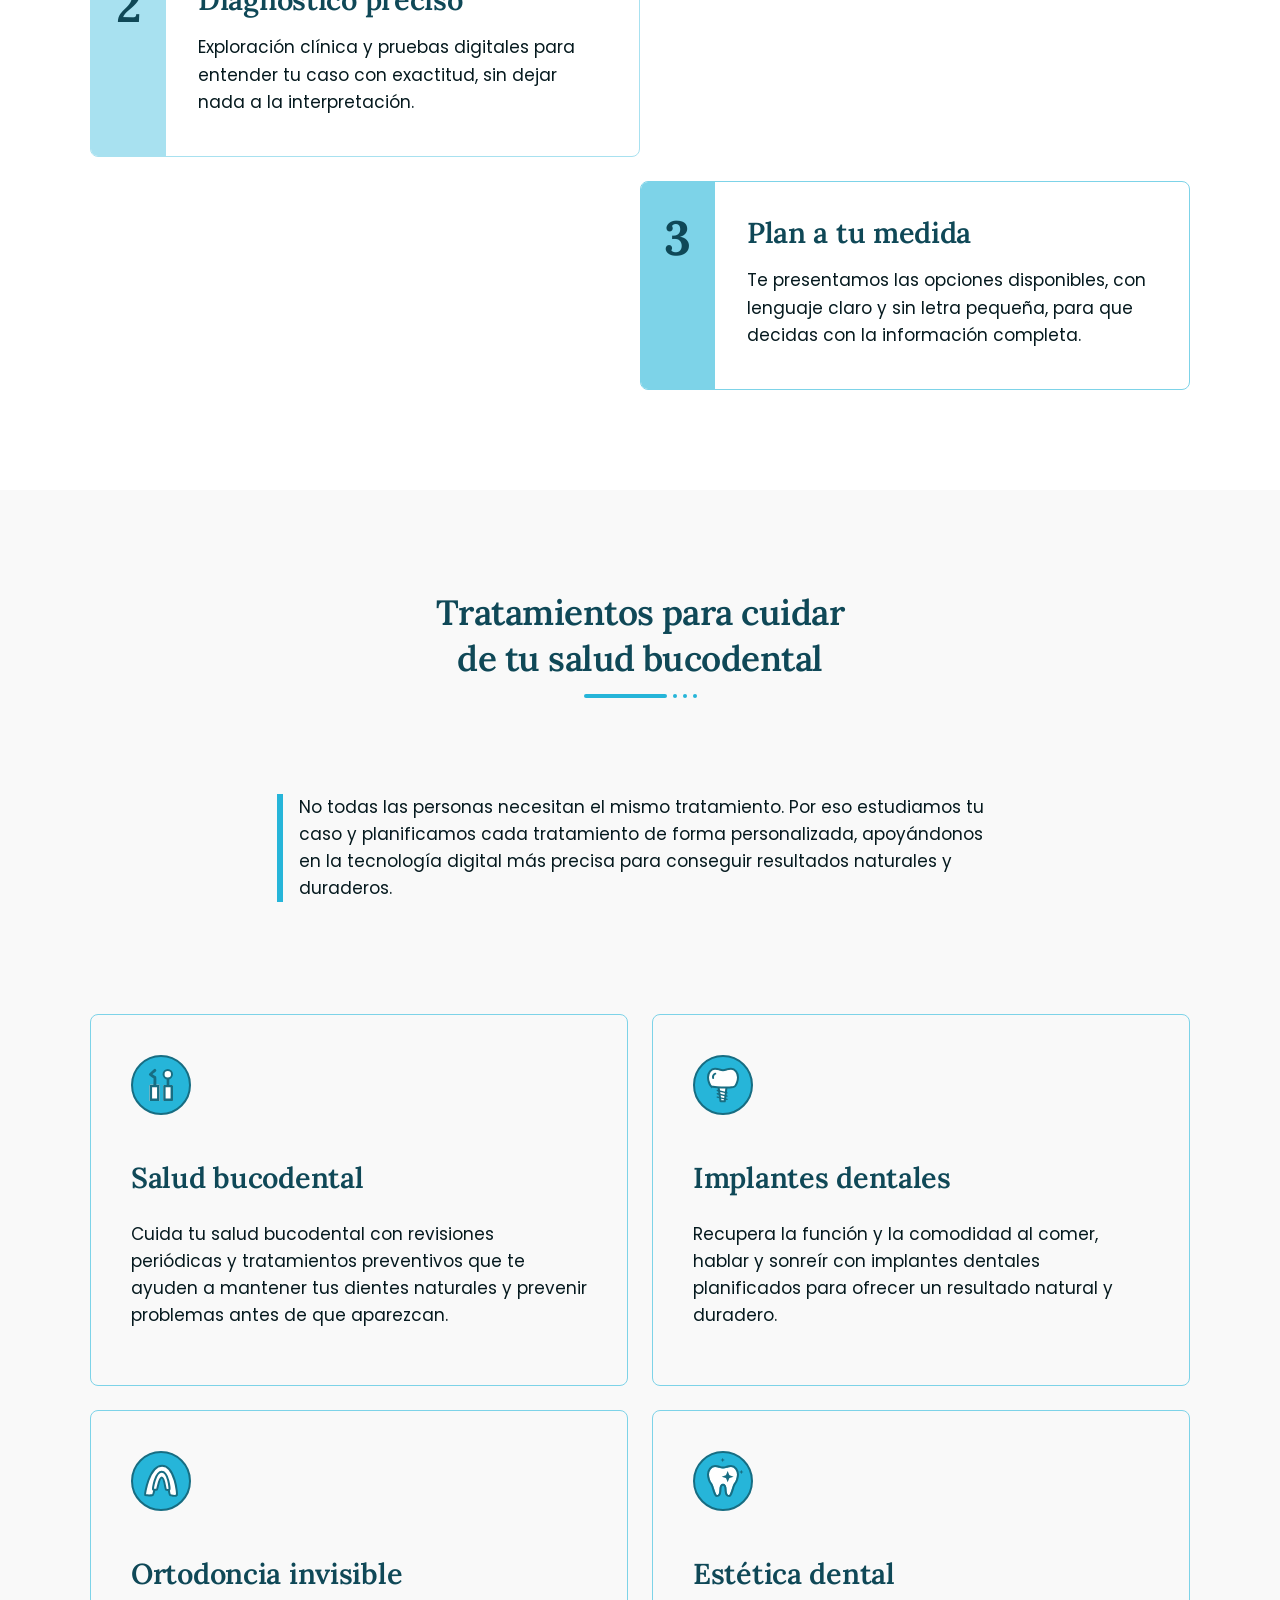
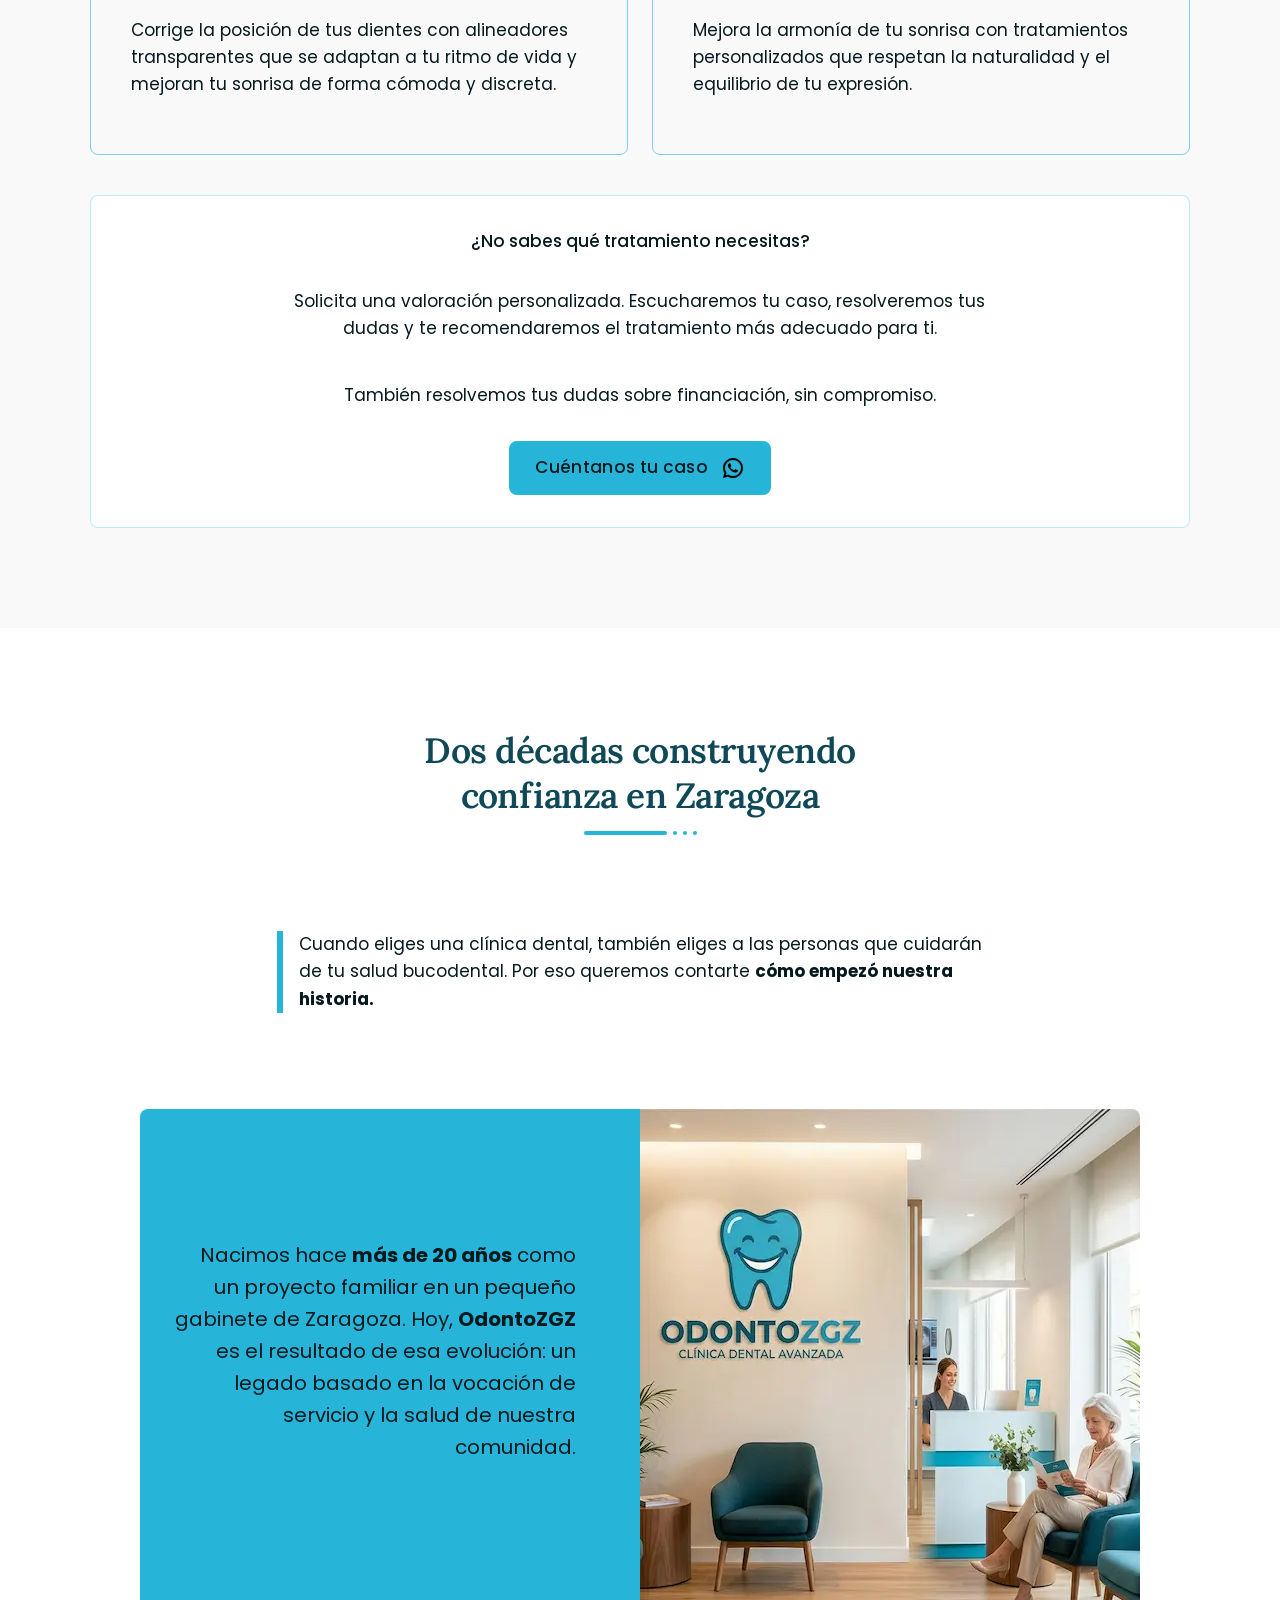
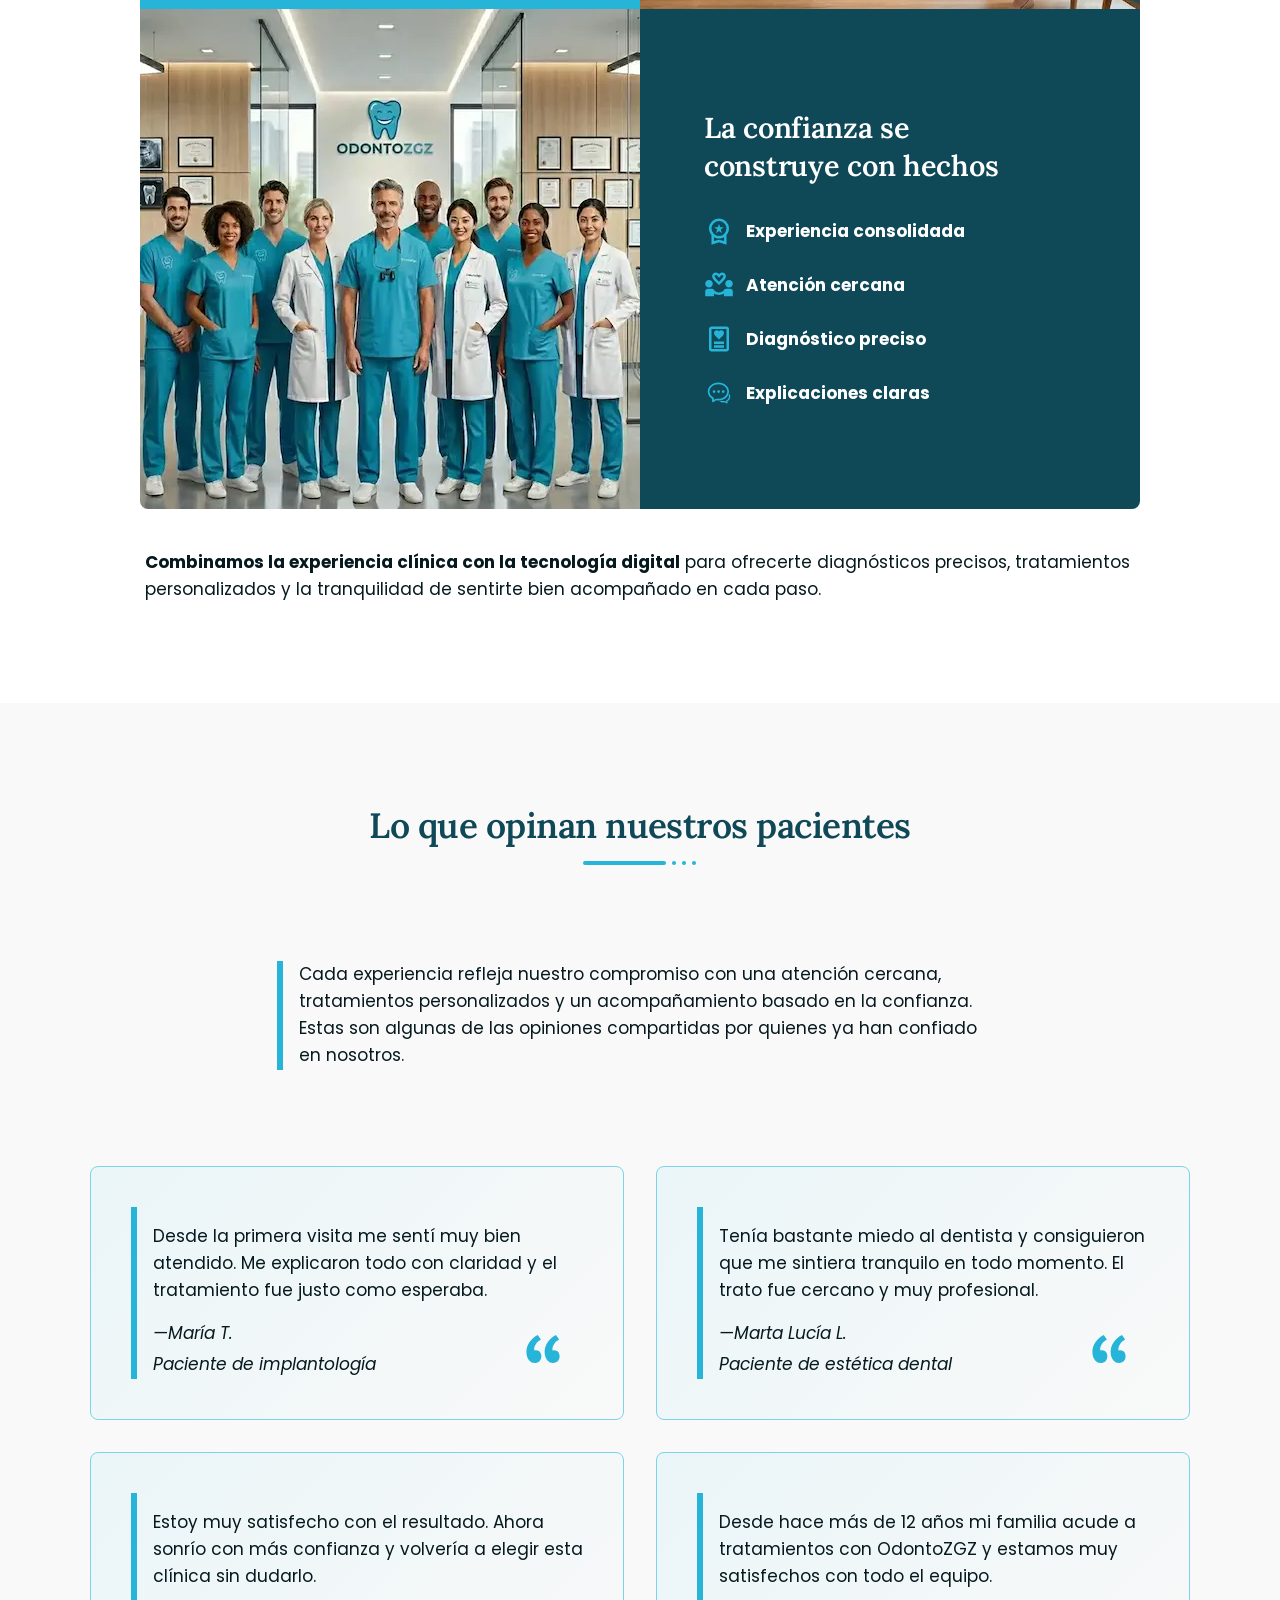
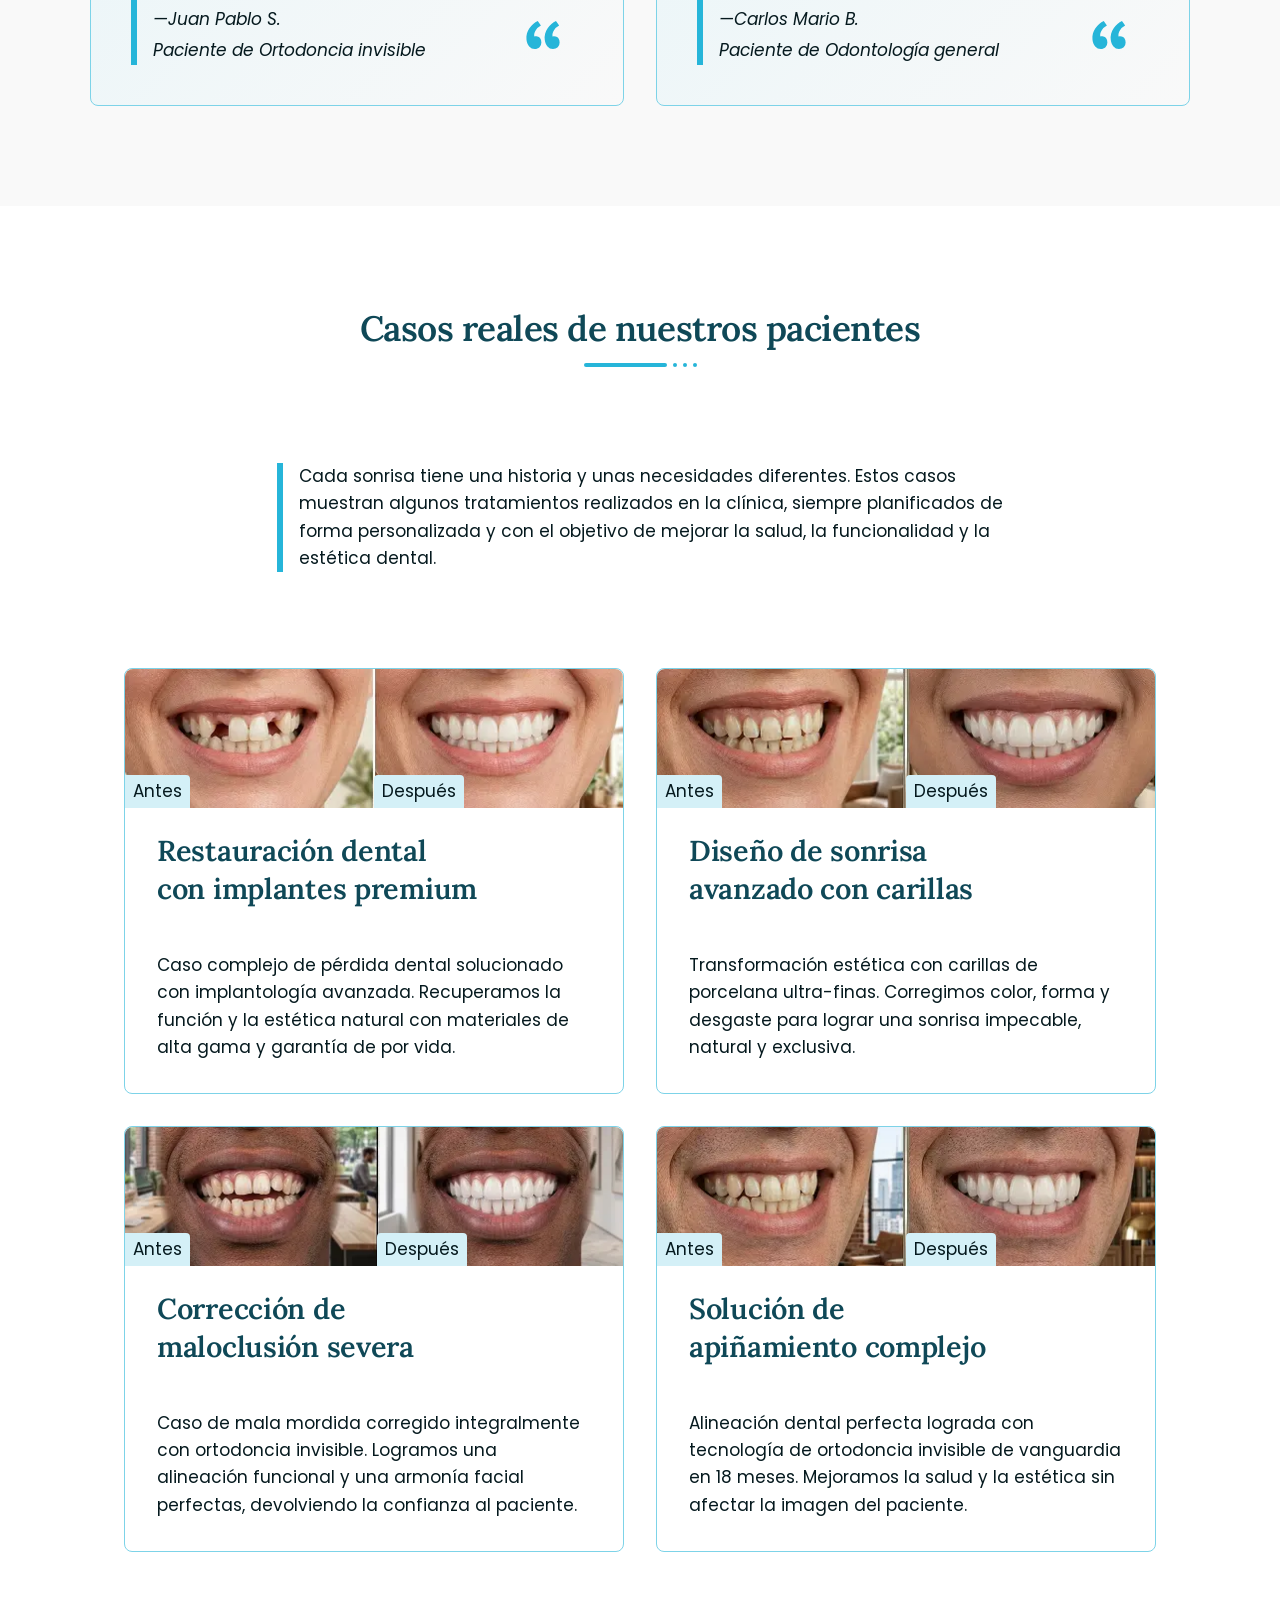
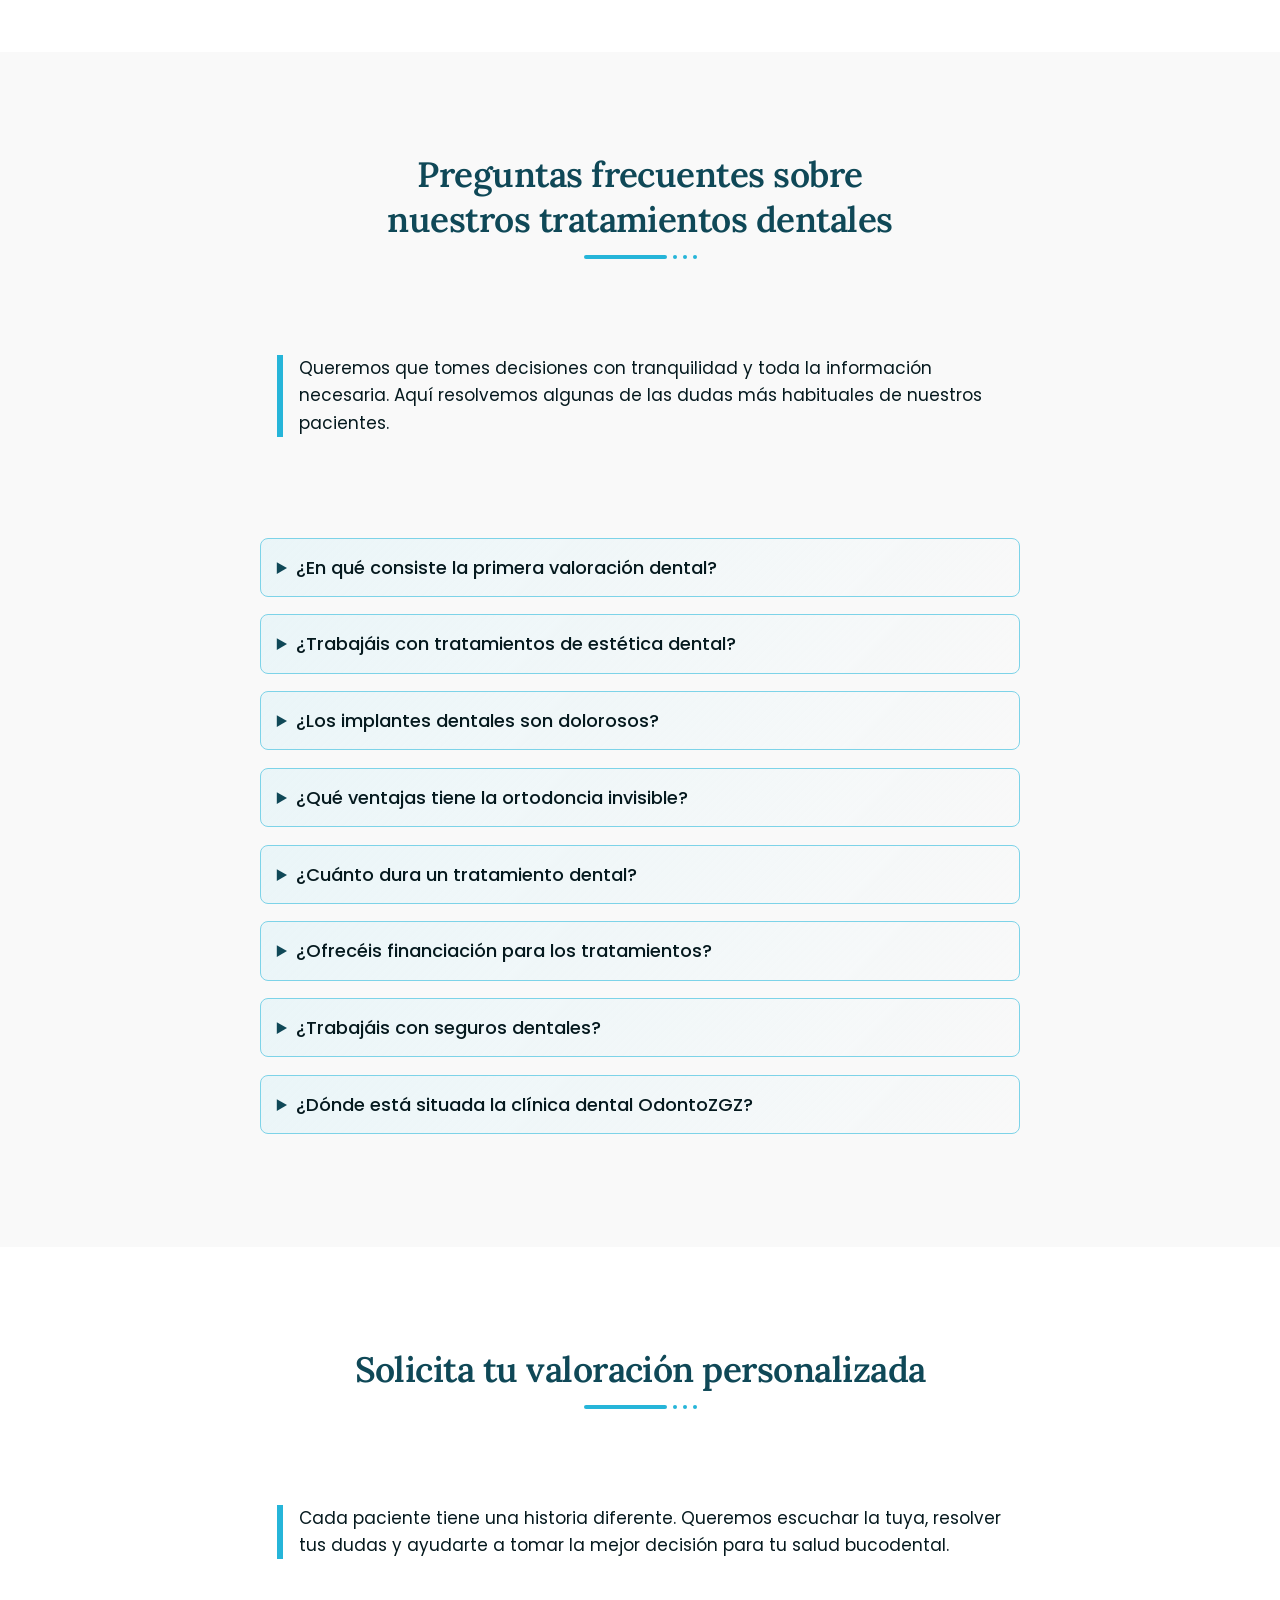
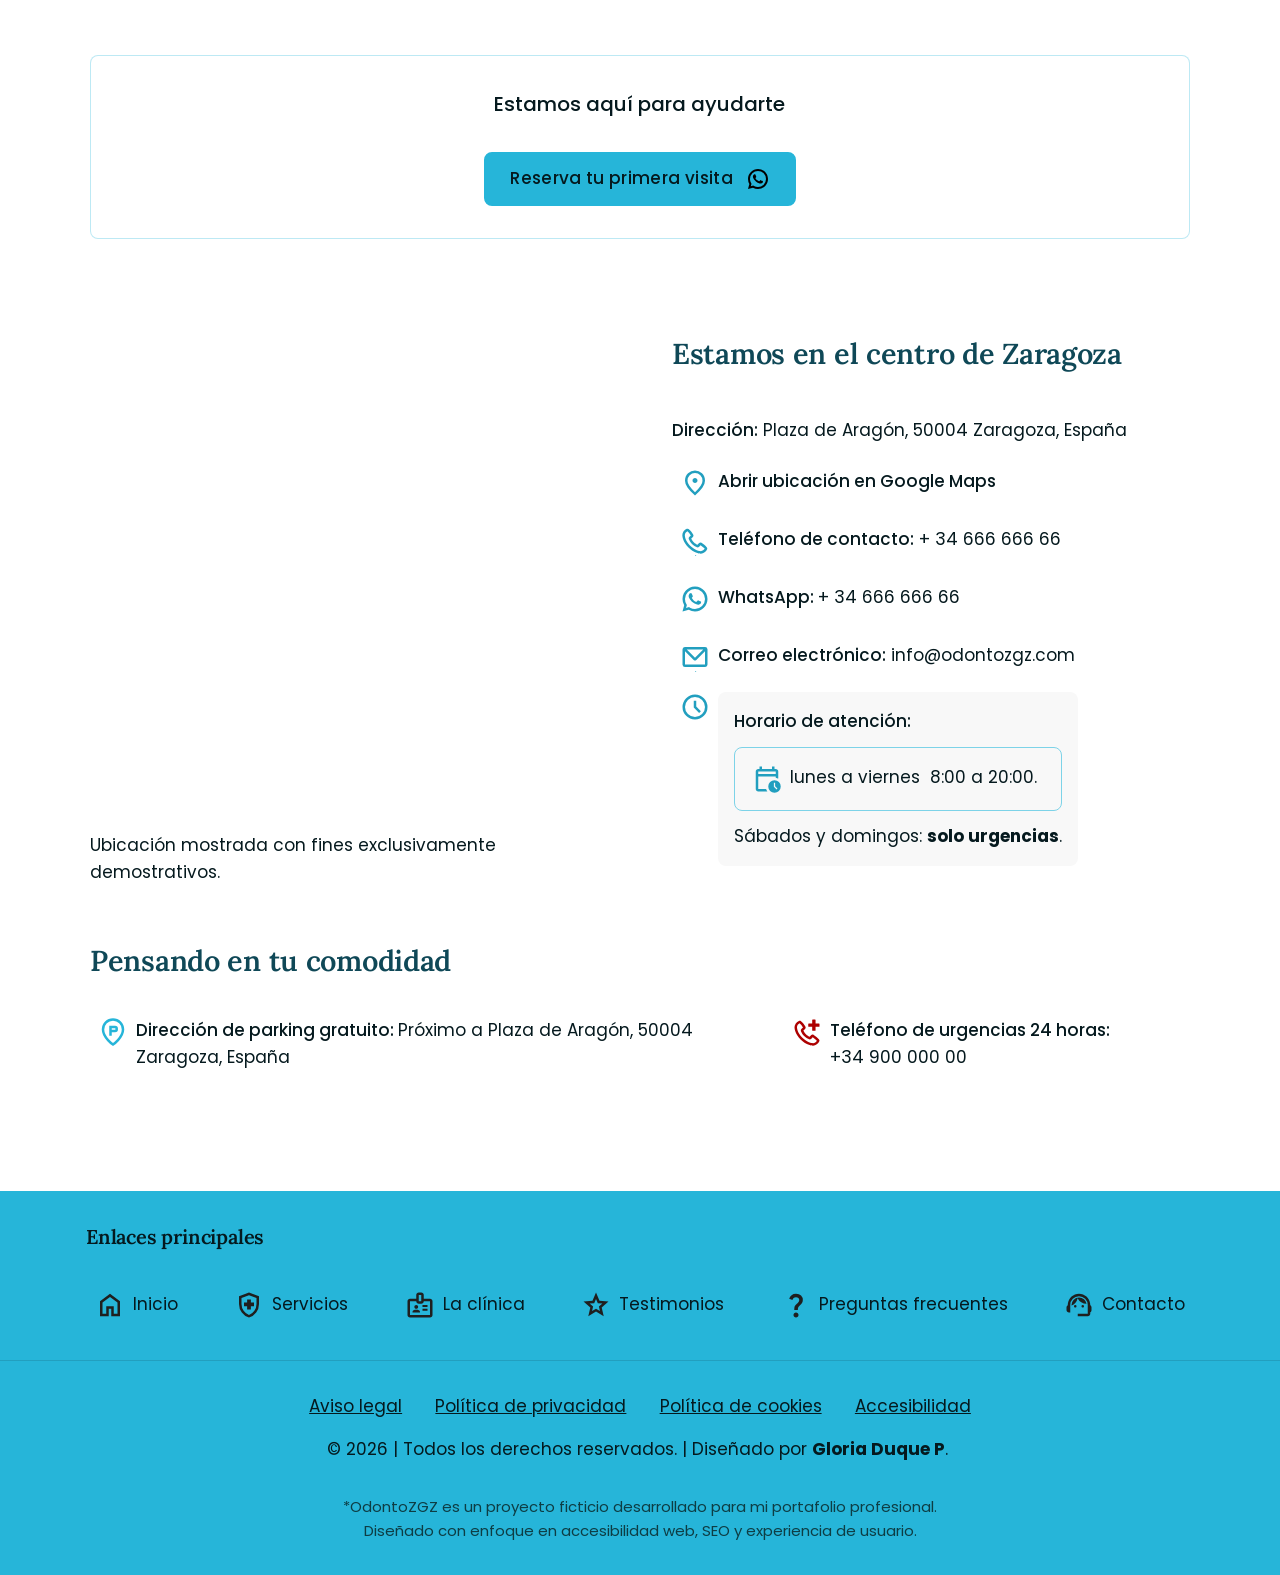
==== commit c0154d32: "Configuración de ruta relativas de páginas legales" ====
--- a/index.html
+++ b/index.html
@@ -37,15 +37,13 @@
             <div class="container">
                 <div class="wrapper-enlaces-header-sup datos-contacto-header-sup">
                     <ul class="informacion-contacto">
-                        <li class="horario-header" aria-label="Horario de atención: lunes a viernes de 8 hr a 20 hr">
+                        <li class="horario-header">
                             <svg class="icon-horario" aria-hidden="true" focusable="false"
                                 xmlns="http://www.w3.org/2000/svg" height="24" viewBox="0 -960 960 960" width="24"
                                 fill="currentColor">
                                 <path
                                     d="M180-630h600v-130H180v130Zm0 0v-130 130Zm0 550q-24 0-42-18t-18-42v-620q0-24 18-42t42-18h65v-60h65v60h340v-60h65v60h65q24 0 42 18t18 42v307q-14.17-7.29-29.08-12.14Q796-470 780-473v-97H180v430h319q6 17 14 31.5T532-80H180Zm417.5-15.5Q542-151 542-229t55.5-133.5Q653-418 731-418t133.5 55.5Q920-307 920-229T864.5-95.5Q809-40 731-40T597.5-95.5ZM789.24-128 817-156l-75-75v-112h-39v126l86.24 89Z" />
-                            </svg>
-                            <div class="horario-completo-header"><span><span class="descripcion">L-V</span>: 8:00 a
-                                    20:00</span></div>
+                            </svg><span><span class="sr-only">Horario de atención lunes a viernes</span> <span aria-hidden="true">L-V</span>:&nbsp;<time datetime="08:00">8:00</time>&nbsp;a&nbsp;<time datetime="20:00">20:00</time></span>
                         </li>
                         <li aria-hidden="true"><span class="barra-separa-hora-comple"
                                 aria-hidden="true">|</span></li>
@@ -206,9 +204,6 @@
                                     <span class="sr-only">
                                         (se abre WhatsApp en una ventana nueva)</span>
                                 </a>
-                                <!-- <p class="micro-copy-cta">
-                                    Diagnóstico inicial sin costo
-                                </p> -->
                                 <ul class="hero-ventajas" aria-label="Aspectos destacados de la clínica">
                                     <li>Más 20 años de experiencia</li>
                                     <li>4,9/5 en Google</li>
--- a/assets/css/styles.css
+++ b/assets/css/styles.css
@@ -4,60 +4,59 @@
 /* poppins-regular - latin */
 @font-face {
   font-display: swap; /* Check https://developer.mozilla.org/en-US/docs/Web/CSS/@font-face/font-display for other options. */
-  font-family: 'Poppins';
+  font-family: "Poppins";
   font-style: normal;
   font-weight: 400;
-  src: url('../fonts/poppins/poppins-v24-latin-regular.woff2') format('woff2'); /* Chrome 36+, Opera 23+, Firefox 39+, Safari 12+, iOS 10+ */
+  src: url("../fonts/poppins/poppins-v24-latin-regular.woff2") format("woff2"); /* Chrome 36+, Opera 23+, Firefox 39+, Safari 12+, iOS 10+ */
 }
 /* poppins-italic - latin */
 @font-face {
-  font-display: swap; /* Check https://developer.mozilla.org/en-US/docs/Web/CSS/@font-face/font-display for other options. */
-  font-family: 'Poppins';
+  font-display: swap;
+  font-family: "Poppins";
   font-style: italic;
   font-weight: 400;
-  src: url('../fonts/poppins/poppins-v24-latin-italic.woff2') format('woff2'); /* Chrome 36+, Opera 23+, Firefox 39+, Safari 12+, iOS 10+ */
+  src: url("../fonts/poppins/poppins-v24-latin-italic.woff2") format("woff2"); /* Chrome 36+, Opera 23+, Firefox 39+, Safari 12+, iOS 10+ */
 }
 /* poppins-500 - latin */
 @font-face {
-  font-display: swap; /* Check https://developer.mozilla.org/en-US/docs/Web/CSS/@font-face/font-display for other options. */
-  font-family: 'Poppins';
+  font-display: swap;
+  font-family: "Poppins";
   font-style: normal;
   font-weight: 500;
-  src: url('../fonts/poppins/poppins-v24-latin-500.woff2') format('woff2'); /* Chrome 36+, Opera 23+, Firefox 39+, Safari 12+, iOS 10+ */
+  src: url("../fonts/poppins/poppins-v24-latin-500.woff2") format("woff2");
 }
 /* poppins-600 - latin */
 @font-face {
-  font-display: swap; /* Check https://developer.mozilla.org/en-US/docs/Web/CSS/@font-face/font-display for other options. */
-  font-family: 'Poppins';
+  font-display: swap;
+  font-family: "Poppins";
   font-style: normal;
   font-weight: 600;
-  src: url('../fonts/poppins/poppins-v24-latin-600.woff2') format('woff2'); /* Chrome 36+, Opera 23+, Firefox 39+, Safari 12+, iOS 10+ */
+  src: url("../fonts/poppins/poppins-v24-latin-600.woff2") format("woff2");
 }
 /* poppins-700 - latin */
 @font-face {
-  font-display: swap; /* Check https://developer.mozilla.org/en-US/docs/Web/CSS/@font-face/font-display for other options. */
-  font-family: 'Poppins';
+  font-display: swap;
+  font-family: "Poppins";
   font-style: normal;
   font-weight: 700;
-  src: url('../fonts/poppins/poppins-v24-latin-700.woff2') format('woff2'); /* Chrome 36+, Opera 23+, Firefox 39+, Safari 12+, iOS 10+ */
-}
-   /* lora-600 - latin */
+  src: url("../fonts/poppins/poppins-v24-latin-700.woff2") format("woff2");
+}
+/* lora-600 - latin */
 @font-face {
-  font-display: swap; /* Check https://developer.mozilla.org/en-US/docs/Web/CSS/@font-face/font-display for other options. */
-  font-family: 'Lora';
+  font-display: swap;
+  font-family: "Lora";
   font-style: normal;
   font-weight: 600;
-  src: url('../fonts/lora/lora-v37-latin-600.woff2') format('woff2'); /* Chrome 36+, Opera 23+, Firefox 39+, Safari 12+, iOS 10+ */
+  src: url("../fonts/lora/lora-v37-latin-600.woff2") format("woff2");
 }
 /* lora-700 - latin */
 @font-face {
-  font-display: swap; /* Check https://developer.mozilla.org/en-US/docs/Web/CSS/@font-face/font-display for other options. */
-  font-family: 'Lora';
+  font-display: swap;
+  font-family: "Lora";
   font-style: normal;
   font-weight: 700;
-  src: url('../fonts/lora/lora-v37-latin-700.woff2') format('woff2'); /* Chrome 36+, Opera 23+, Firefox 39+, Safari 12+, iOS 10+ */
-}
-
+  src: url("../fonts/lora/lora-v37-latin-700.woff2") format("woff2"); /* Chrome 36+, Opera 23+, Firefox 39+, Safari 12+, iOS 10+ */
+}
 
 /* ==========================================================================
    1. RESET MODERNO (Lo que acordamos al principio)
@@ -166,7 +165,6 @@
 }
 
 @media (max-width: 1023px) {
-
   /* TABLET-TIPOGRAFIAS */
   :root {
     --h1-sz: 2.4rem;
@@ -187,7 +185,6 @@
 }
 
 @media (max-width: 767px) {
-
   /* MOBILE-TIPOGRAFIAS */
   :root {
     --h1-sz: 2rem;
@@ -229,12 +226,19 @@
   text-wrap: balance;
 }
 
-h1 {
-   font-size: var(--h4-sz);
+h1.od-h1-hero {
+  font-size: var(--h4-sz);
   line-height: var(--h4-lh);
   letter-spacing: var(--h4-ls);
   font-weight: var(--h4-w);
   font-family: var(--font-body);
+}
+h1 {
+  font-size: var(--h1-sz);
+  line-height: var(--h1-lh);
+  letter-spacing: var(--h1-ls);
+  font-weight: var(--h1-w);
+  font-family: var(--font-heading);
 }
 h1.od-h1-hero {
   color: var(--color-grey);
@@ -759,7 +763,6 @@
 }
 
 @media (min-width: 768px) {
-
   .hero h1,
   .hero h2 {
     text-align: start;
@@ -804,7 +807,6 @@
 }
 
 @media (min-width: 1024px) {
-
   .texto-inicial-cta-final,
   .text-inicial-contacto,
   .parrafo-presentacion {
@@ -858,7 +860,10 @@
   }
 } */
 .no-js main {
-  margin-top: calc(var(--height-nav-links-movil) + var(--height-movil-header-principal) - var(--height-movil-header-superior-desktop) - 1.05rem);
+  margin-top: calc(
+    var(--height-nav-links-movil) + var(--height-movil-header-principal) -
+      var(--height-movil-header-superior-desktop) - 1.05rem
+  );
 }
 
 .no-js .nav-principal {
@@ -925,7 +930,10 @@
   }
 
   .no-js main {
-    margin-top: calc(var(--height-nav-links-desktop) + var(--height-movil-header-principal) - var(--height-movil-header-superior-desktop));
+    margin-top: calc(
+      var(--height-nav-links-desktop) + var(--height-movil-header-principal) -
+        var(--height-movil-header-superior-desktop)
+    );
   }
 
   .no-js .header-principal {
@@ -975,7 +983,10 @@
   font-weight: 400;
 }
 
-footer.footer-principal .menu-principal li.item-menu-princip-footer a.link-footer {
+footer.footer-principal
+  .menu-principal
+  li.item-menu-princip-footer
+  a.link-footer {
   min-height: 44px;
   min-width: 44px;
 }
@@ -1191,13 +1202,15 @@
 
 .od-section-fondo-hero {
   background-image:
-    linear-gradient(130deg,
+    linear-gradient(
+      130deg,
       rgba(0, 0, 0, 0.88) 30%,
       rgba(5, 25, 30, 0.8) 50%,
       rgba(8, 36, 43, 0.86) 60%,
       rgba(15, 72, 87, 0.8) 70%,
       rgba(23, 109, 130, 0.5) 100%,
-      rgba(255, 255, 255, 0.7) 100%),
+      rgba(255, 255, 255, 0.7) 100%
+    ),
     url(../img/clinica-dental-zaragoza-odontozgz-movil.webp);
   background-position: center;
   background-repeat: no-repeat;
@@ -1219,8 +1232,7 @@
 .nosot-grid,
 .od-faq div.container,
 .od-cta-final div.container,
-.proceso div.container
-{
+.proceso div.container {
   display: flex;
   flex-direction: column;
   gap: 1.75rem;
@@ -1293,10 +1305,12 @@
 
   .od-section-fondo-hero {
     background-image:
-      linear-gradient(120deg,
+      linear-gradient(
+        120deg,
         rgba(0, 0, 0, 0.87) 40%,
         rgba(15, 72, 87, 0.8) 55%,
-        rgba(38, 181, 217, 0) 100%),
+        rgba(38, 181, 217, 0) 100%
+      ),
       url(../img/clinica-odontozgz-zargoza.webp);
     background-size: cover;
     background-position: center;
@@ -1319,8 +1333,7 @@
 }
 
 .od-h1-hero,
-.od-h2-hero
-{
+.od-h2-hero {
   color: var(--color-white);
 }
 .od-parrafo-hero {
@@ -1430,7 +1443,6 @@
 }
 
 @media (min-width: 768px) {
-
   .grid-casos-exito,
   .grid-testimonios-exito {
     grid-template-columns: repeat(2, minmax(0, 1fr));
@@ -1521,9 +1533,11 @@
   border-radius: 0.5rem;
   border: 1px solid var(--color-hover);
   position: relative;
-  background-image: linear-gradient(135deg,
-      rgba(212, 240, 247, 0.4) 0%,
-      rgba(233, 248, 251, 0) 100%);
+  background-image: linear-gradient(
+    135deg,
+    rgba(212, 240, 247, 0.4) 0%,
+    rgba(233, 248, 251, 0) 100%
+  );
 }
 
 .testimonio-quote .borde-decorativo {
@@ -1765,7 +1779,6 @@
 }
 
 @media (min-width: 1200px) {
-
   .nosot-grid,
   .nosot-grid-clinic {
     display: grid;
@@ -1808,7 +1821,7 @@
   padding-bottom: 1.5rem;
   padding-top: 2.5rem;
 }
-@media (min-width:1024px) {
+@media (min-width: 1024px) {
   .hero-subtitulo {
     padding-bottom: 1rem;
     padding-top: 2rem;
@@ -1858,27 +1871,33 @@
   line-height: var(--h6-lh);
   cursor: pointer;
   padding: 1rem;
-  background: linear-gradient(135deg,
-      rgba(212, 240, 247, 0.4) 0%,
-      rgba(233, 248, 251, 0) 100%);
+  background: linear-gradient(
+    135deg,
+    rgba(212, 240, 247, 0.4) 0%,
+    rgba(233, 248, 251, 0) 100%
+  );
   border: 1px solid var(--color-hover);
   border-radius: 0.5rem;
 }
 
 summary:hover,
 summary:focus {
-  background: linear-gradient(294deg,
-      rgba(81, 206, 237, 0.35) 100%,
-      rgba(168, 238, 255, 0.39) 92%,
-      rgba(255, 255, 255, 1) 0%);
+  background: linear-gradient(
+    294deg,
+    rgba(81, 206, 237, 0.35) 100%,
+    rgba(168, 238, 255, 0.39) 92%,
+    rgba(255, 255, 255, 1) 0%
+  );
 }
 
 .acordeon-respuesta {
   padding: 0;
   margin-top: 0.25rem;
-  background: linear-gradient(135deg,
-      rgba(212, 240, 247, 0.4) 0%,
-      rgba(233, 248, 251, 0) 100%);
+  background: linear-gradient(
+    135deg,
+    rgba(212, 240, 247, 0.4) 0%,
+    rgba(233, 248, 251, 0) 100%
+  );
   border: 1px solid var(--color-hover);
   border-radius: 0.5rem;
   padding: 1rem 1rem 1rem 1.5rem;
@@ -2062,7 +2081,6 @@
 }
 
 @media (min-width: 1024px) {
-
   .datos-map-contacto,
   .servicios-adic-contacto {
     gap: 4rem;
@@ -2180,15 +2198,14 @@
   width: 4.9rem;
   height: auto;
   min-width: 4.9rem;
-  
-}
-@media (min-width:360px) {
+}
+@media (min-width: 360px) {
   .logo img {
     width: 6.5rem;
   }
 }
 
-@media (min-width:390px) {
+@media (min-width: 390px) {
   .logo img {
     width: 7.5rem;
   }
@@ -2280,11 +2297,6 @@
 .tel-urgencia {
   color: #ad0000;
 }
-
-/* .link-contacto:hover svg.tel-urgencia,
-.link-contacto:focus svg.tel-urgencia {
-  color: var(--color-secundary);
-} */
 
 .wrapper-horario-urgencias {
   background: rgb(248, 248, 248);
@@ -2608,7 +2620,6 @@
   }
 }
 
-
 h2 {
   max-width: 700px;
   margin-left: auto;
@@ -2621,7 +2632,6 @@
   width: 80%;
   margin: 0 auto;
 }
-
 
 @media (min-width: 1200px) {
   .parrafo-fin80 {
@@ -2678,7 +2688,7 @@
   flex-direction: row;
   align-items: center;
   justify-content: flex-end;
-  /* gap: 0.5rem; */
+  gap: 0.5rem;
 }
 
 .informacion-contacto li {
@@ -2748,7 +2758,6 @@
 }
 
 @media (min-width: 1024px) {
-
   .header-superior,
   .enlaces-lista-header {
     position: unset;
@@ -2780,11 +2789,10 @@
   }
 }
 @media (max-width: 767px) {
-.no-js .hero {
+  .no-js .hero {
     padding-block: 5rem;
   }
 }
-
 
 .texto-financiacion {
   padding-top: 0.5rem;
@@ -2802,14 +2810,19 @@
 
 .informacion-contacto li {
   font-size: 1rem;
+  font-weight: 500;
 }
 
 .horario-header {
   position: absolute;
   right: 4.75rem;
-  top: 3.9rem;
-}
-
+  top: 4.1rem;
+  font-weight: 500;
+}
+.no-js .horario-header {
+  right: 1rem;
+  top: 4.5rem;
+}
 @media (min-width: 1200px) {
   .horario-header {
     position: unset;
@@ -2843,17 +2856,17 @@
     justify-content: space-around;
   }
 }
-@media (min-width:1024px){
-    .header-superior a.ubicacion-header svg {
-  color: var(--color-primary);
-}
+@media (min-width: 1024px) {
+  .header-superior a.ubicacion-header svg {
+    color: var(--color-primary);
+  }
 }
 /*NO JS LOGO DISPLAY NONE*/
 .no-js .header-principal a.logo {
   display: none;
 }
 
-@media (min-width:1024px) {
+@media (min-width: 1024px) {
   .no-js .header-principal a.logo {
     display: block;
   }
@@ -2865,7 +2878,7 @@
 }
 
 /*PÁGINAS LEGALES*/
-@media (min-width:1024px) {
+@media (min-width: 1024px) {
   .pagina-legal .nav-footer {
     width: 30%;
   }
@@ -2888,20 +2901,20 @@
 .servicios-adicionales li:hover svg {
   color: var(--color-dark);
 }
-/* .od-contacto svg.icon-ubicacion:hover,
-svg.icon-ubicacion:focus {
-  color: var(--color-secundary);
-} */
-/* a.icono-enlace-header-super.icon-sup-no-btn.telefono-urgencia {
-  padding-right: 0;
-} */
 .hora24 {
   font-weight: 400;
 }
-
-.icon-horario {
-  display: none;
-}
+.horario-header {
+  display: flex;
+  flex-direction: row;
+  gap: 0.5rem;
+}
+@media (min-width: 1200px) {
+  .icon-horario {
+    display: none;
+  }
+}
+
 .no-js .g-ubicacion,
 .no-js .informacion-contacto a.g-ubicacion {
   display: none;
@@ -2909,7 +2922,7 @@
 .puntos-24h {
   display: none;
 }
-@media (min-width:1024px){
+@media (min-width: 1024px) {
   .puntos-24h {
     display: inline-block;
   }
@@ -2917,46 +2930,46 @@
 .js .direccion-header {
   display: none;
 }
-.no-js .horario-completo-header {
+/* .no-js .horario-completo-header {
   display: flex;
   flex-direction: column;
   padding-left: 1.5rem;
-}
+} */
 
 .barra-separa1-header {
   display: none;
 }
-@media (min-width:1200px){
+@media (min-width: 1200px) {
   .barra-separa1-header {
-  display: block;
-}
-}
- .no-js .barra-separa1-header,
- .no-js .barra-separa-header {
-    display: none;
-  }
+    display: block;
+  }
+}
+.no-js .barra-separa1-header,
+.no-js .barra-separa-header {
+  display: none;
+}
 .no-js header {
   border-bottom: 1px solid var(--color-white);
 }
-.no-js .descripcion {
+/* .no-js .descripcion {
   font-weight: 600;
-}
-@media (min-width:600px){
-.no-js .horario-completo-header {
+} */
+@media (min-width: 600px) {
+  /* .no-js .horario-completo-header {
   display: flex;
   flex-direction: row;
   gap: 2rem;
-}
-.no-js .nav-links {
-  margin-top: 3.75rem;
-}
-}
-@media (min-width:768px){
+} */
+  .no-js .nav-links {
+    margin-top: 3.75rem;
+  }
+}
+@media (min-width: 768px) {
   .no-js .nav-links {
     margin-top: 2.5rem;
   }
 }
-@media (min-width:1024px){
+@media (min-width: 1024px) {
   .no-js .nav-links {
     margin-top: 5rem;
   }
@@ -2964,39 +2977,53 @@
     padding-top: 3.5rem;
   }
 }
-@media (min-width:1200px){
+@media (min-width: 1200px) {
   .no-js .logo img {
     padding-top: 2.5rem;
   }
-.no-js .barra-separa1-header {
-  display: block;
-  padding-left: 2rem;
-}
+  .no-js .barra-separa1-header {
+    display: block;
+    padding-left: 2rem;
+  }
 }
 .barra-separa-hora-comple {
   display: none;
 }
-@media (min-width:600px){
- .no-js .barra-separa-hora-comple {
-    display:block;
+@media (min-width: 1200px) {
+  .no-js .barra-separa-hora-comple {
+    display: block;
   }
 }
 .no-js .header-superior {
-  border-bottom: none ;
-}
-.no-js .horario-completo-header {
+  border-bottom: none;
+}
+/* .no-js .horario-completo-header {
   margin-top: 2rem;
-}
-@media (min-width:768px){
+} */
+/* @media (min-width:768px){
    .no-js .horario-completo-header {
   margin-top: 1rem;
 }
-}
-@media (min-width:1200px){
-  .no-js .horario-completo-header {
+} */
+@media (min-width: 1200px) {
+  /* .no-js .horario-completo-header {
   margin-top: unset;
-}
-}
-.descripcion {
+} */
+}
+/* .descripcion {
   font-weight: 500;
-}+} */
+.header-superior a.ubicacion-header:hover svg,
+.header-superior a.ubicacion-header:focus svg {
+  color: var(--color-hover);
+  transition: 0.3s ease;
+}
+.no-js .informacion-contacto .horario-header {
+  top: 5.5rem;
+}
+
+@media (min-width: 768px) {
+  .no-js .informacion-contacto .horario-header {
+    top: 4.5rem;
+  }
+}
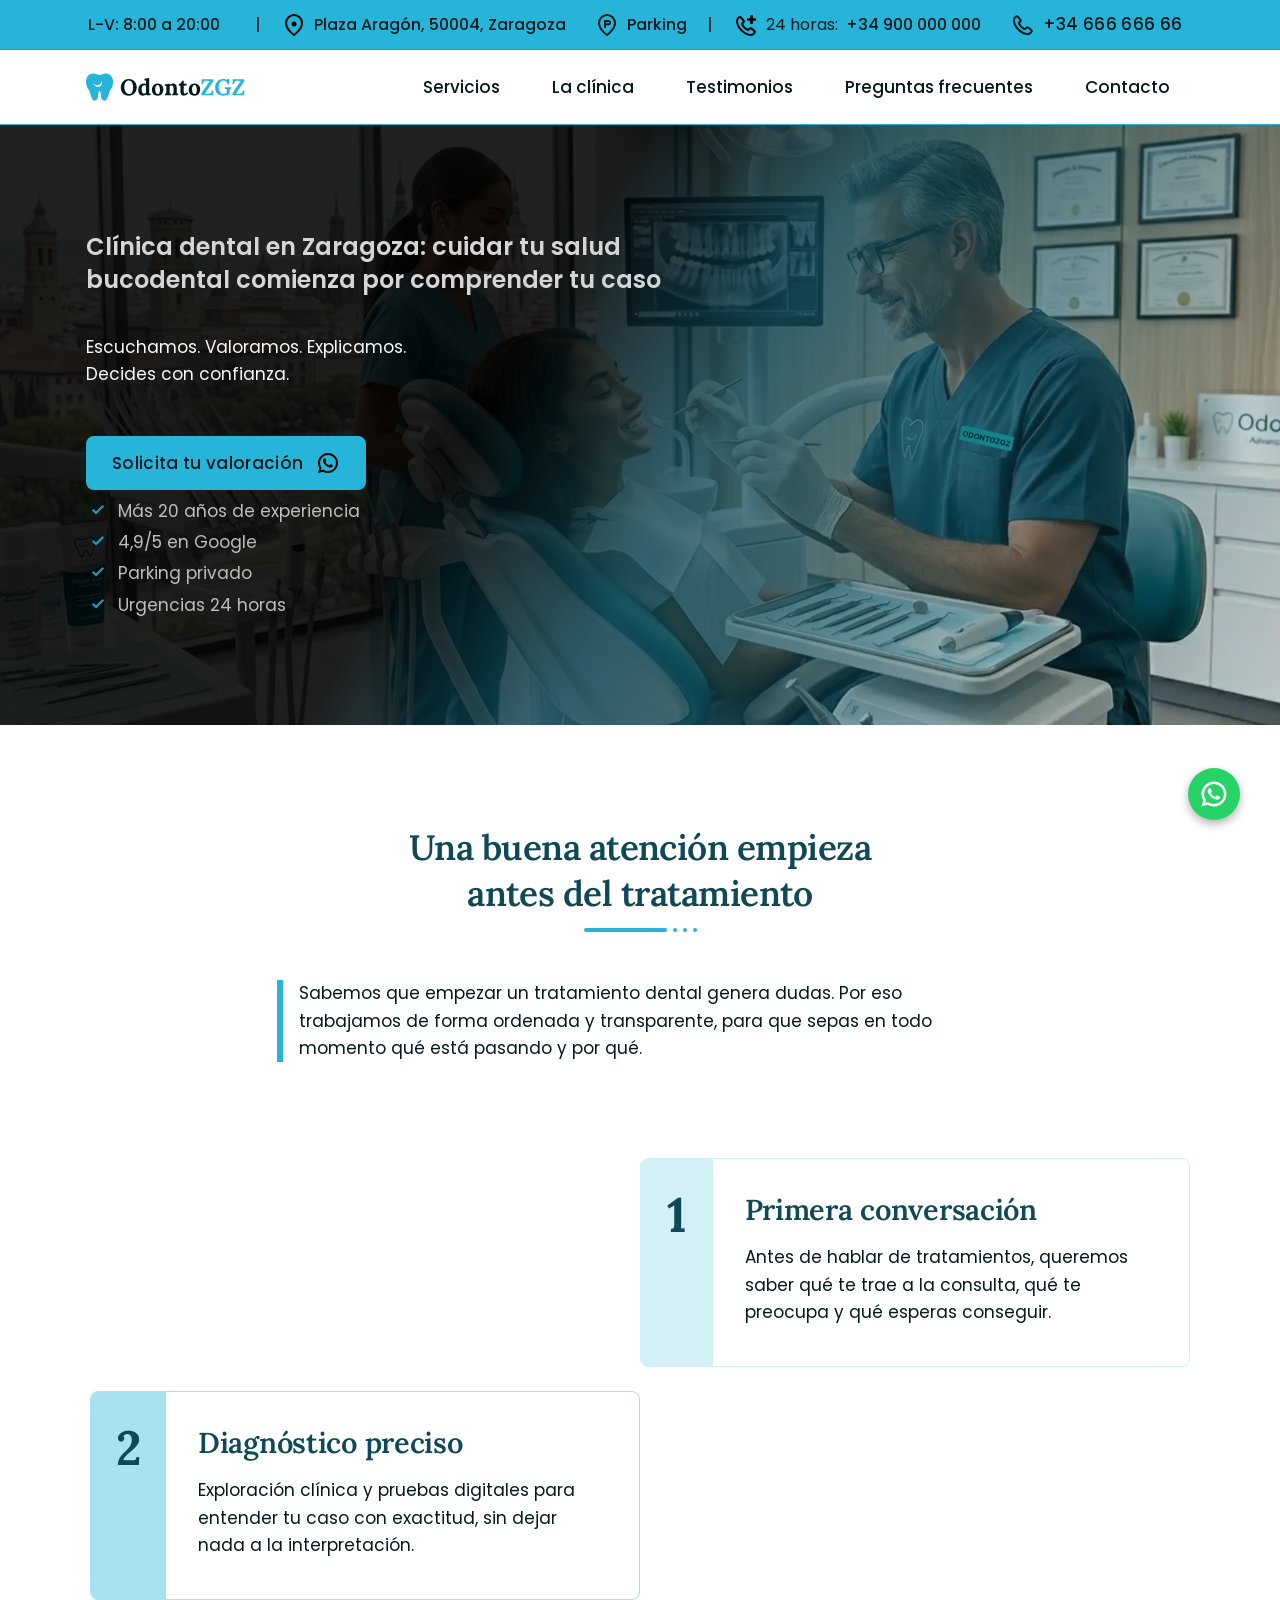
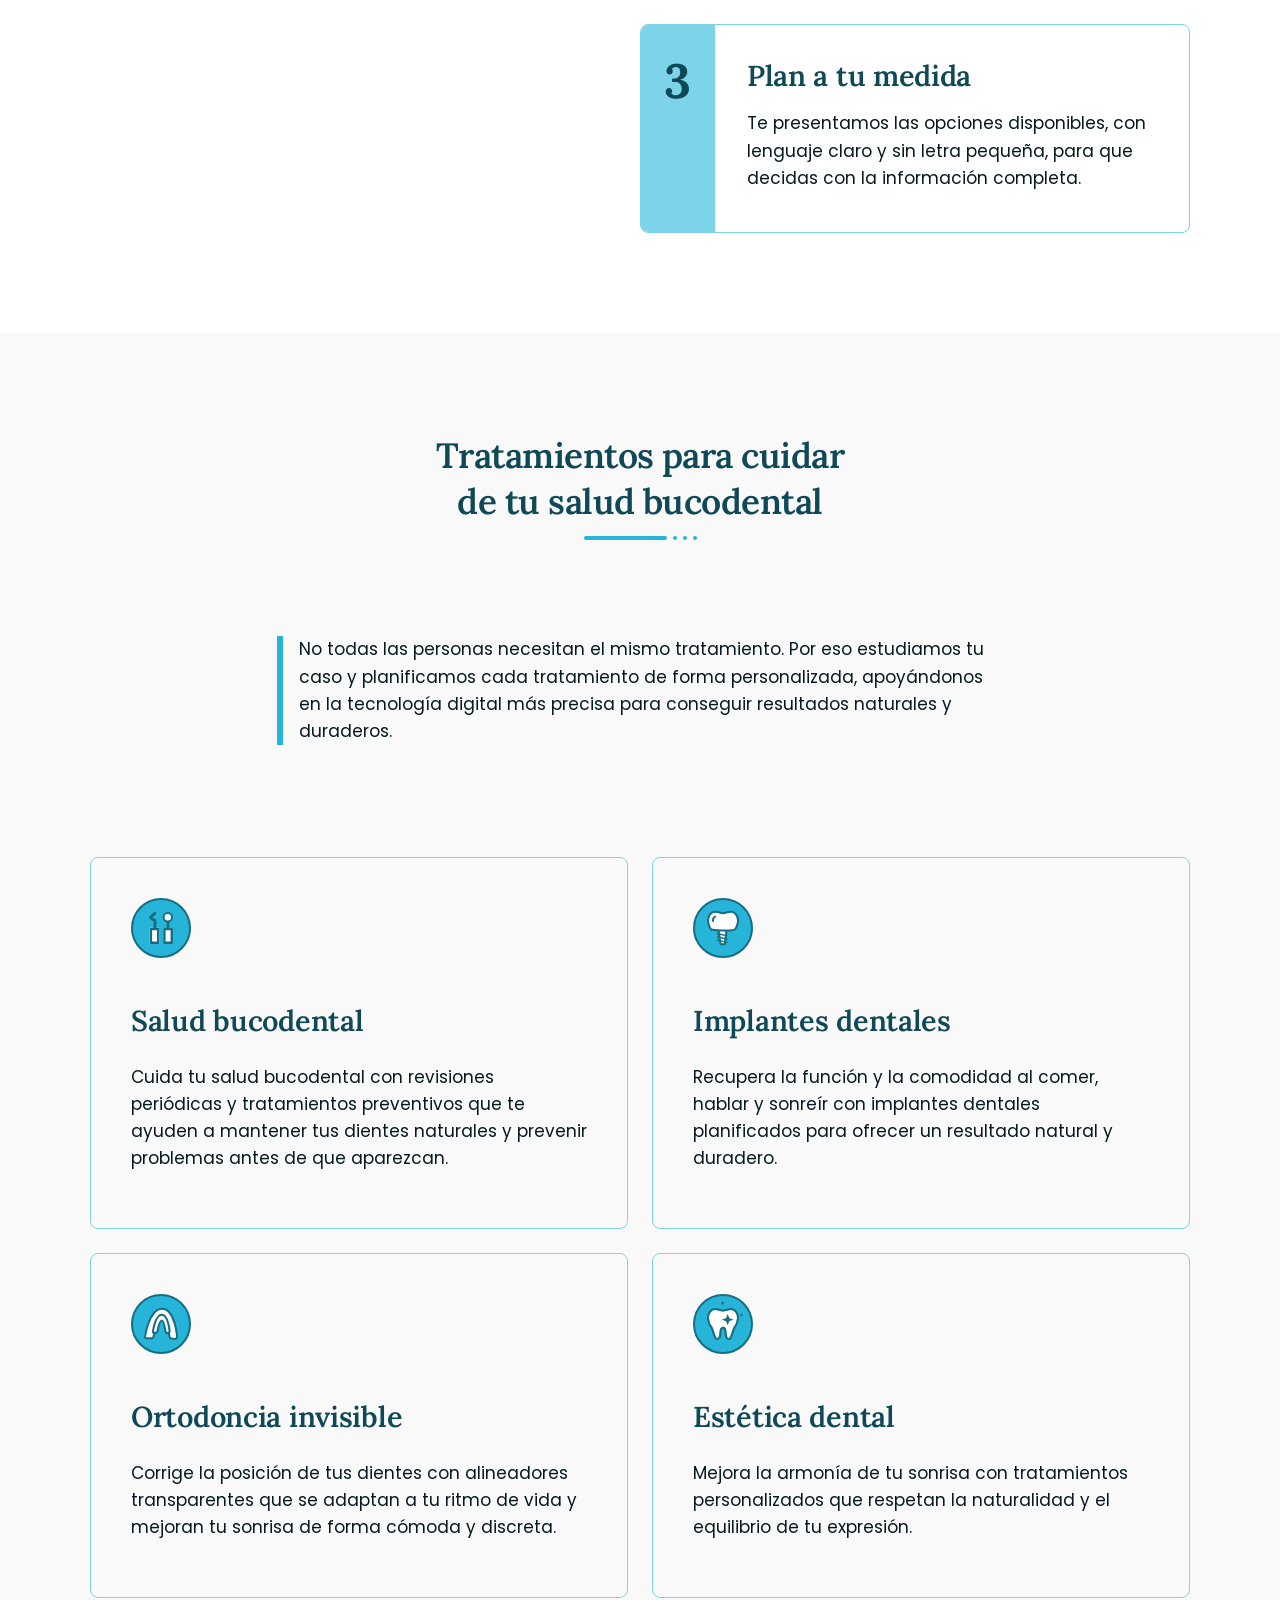
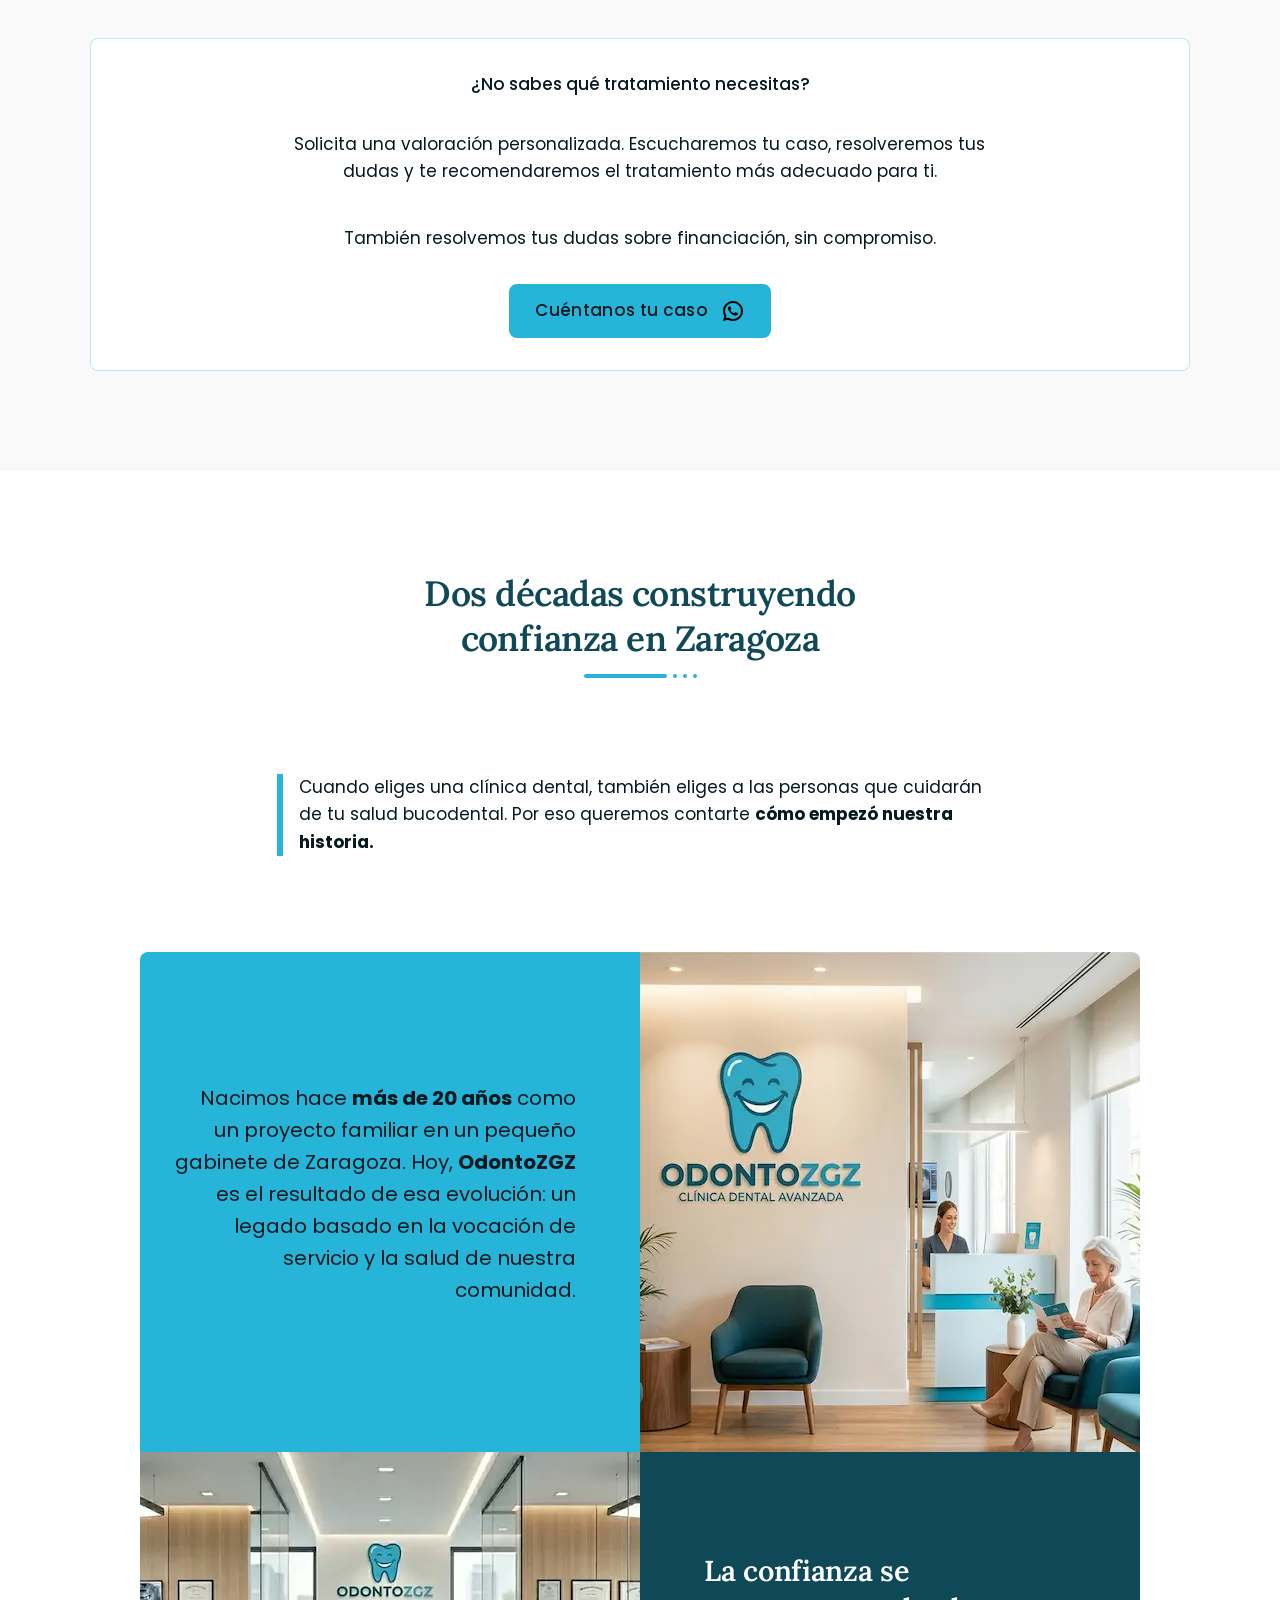
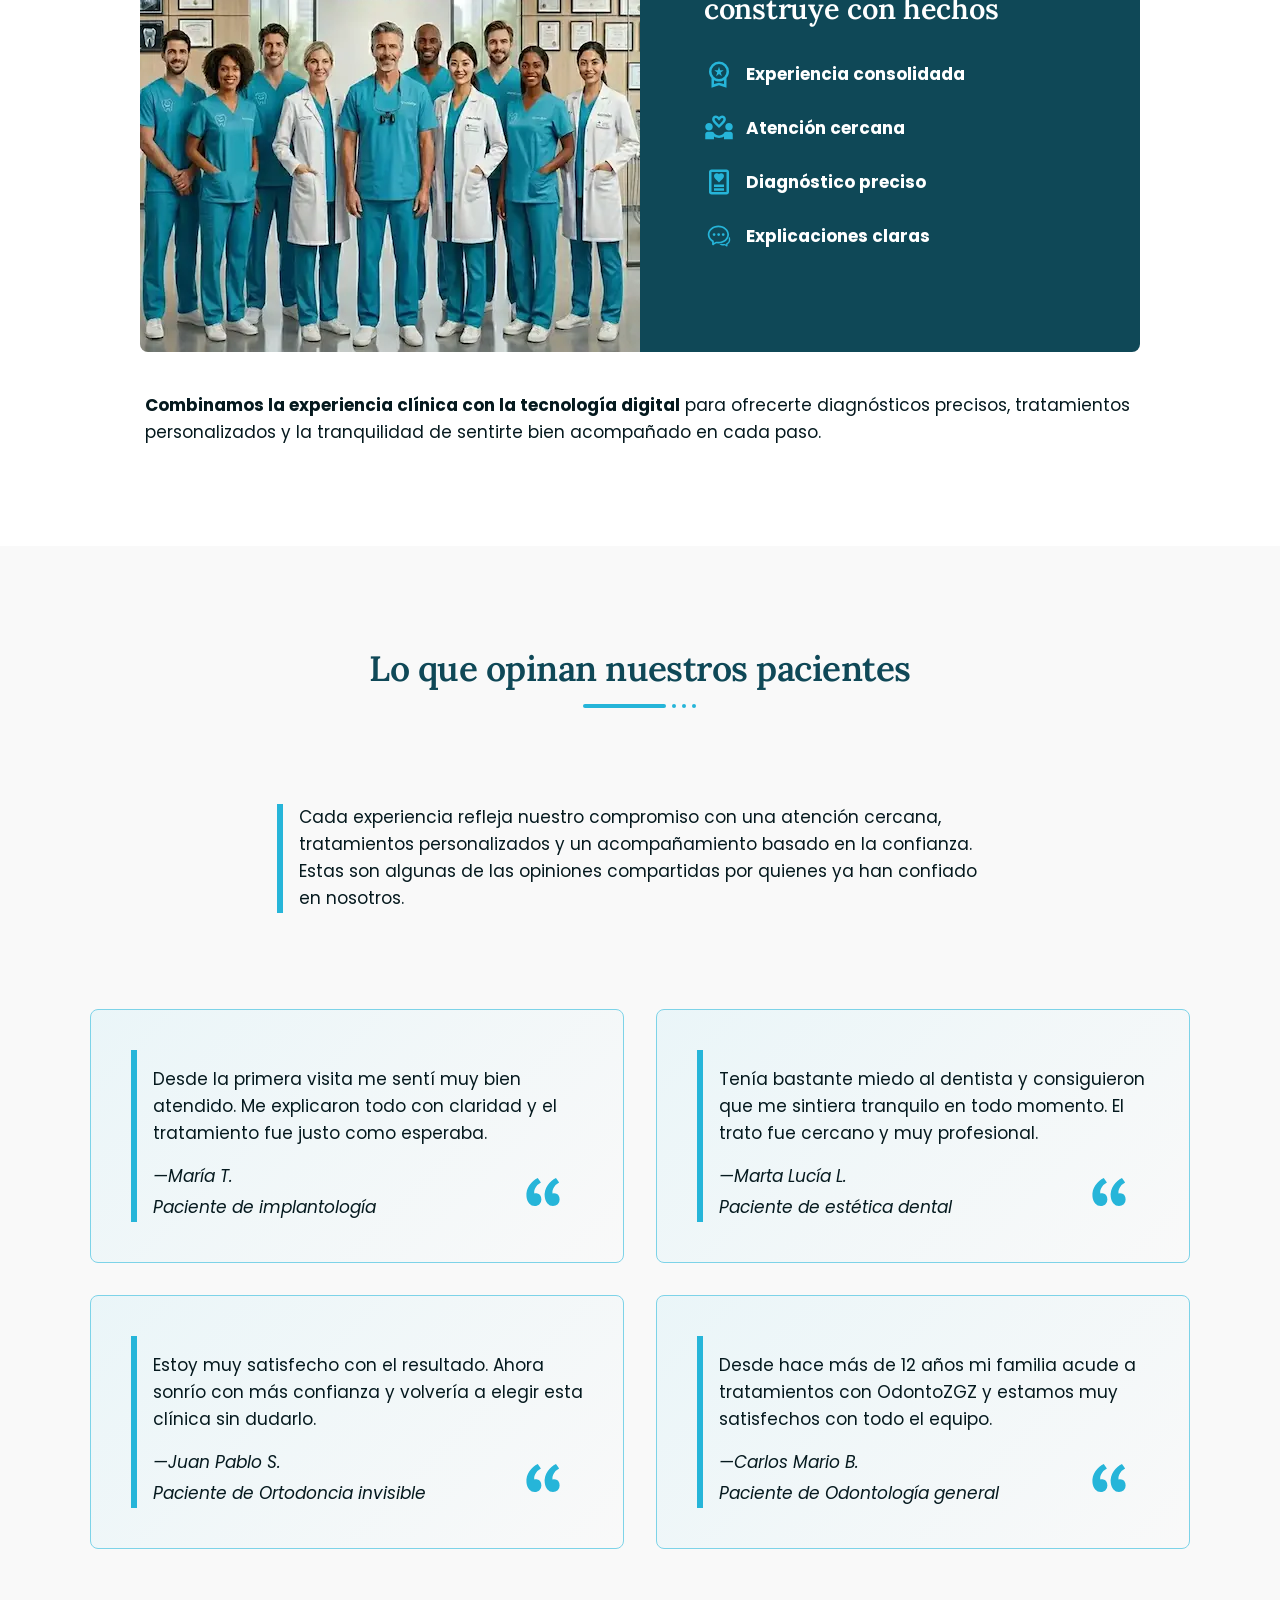
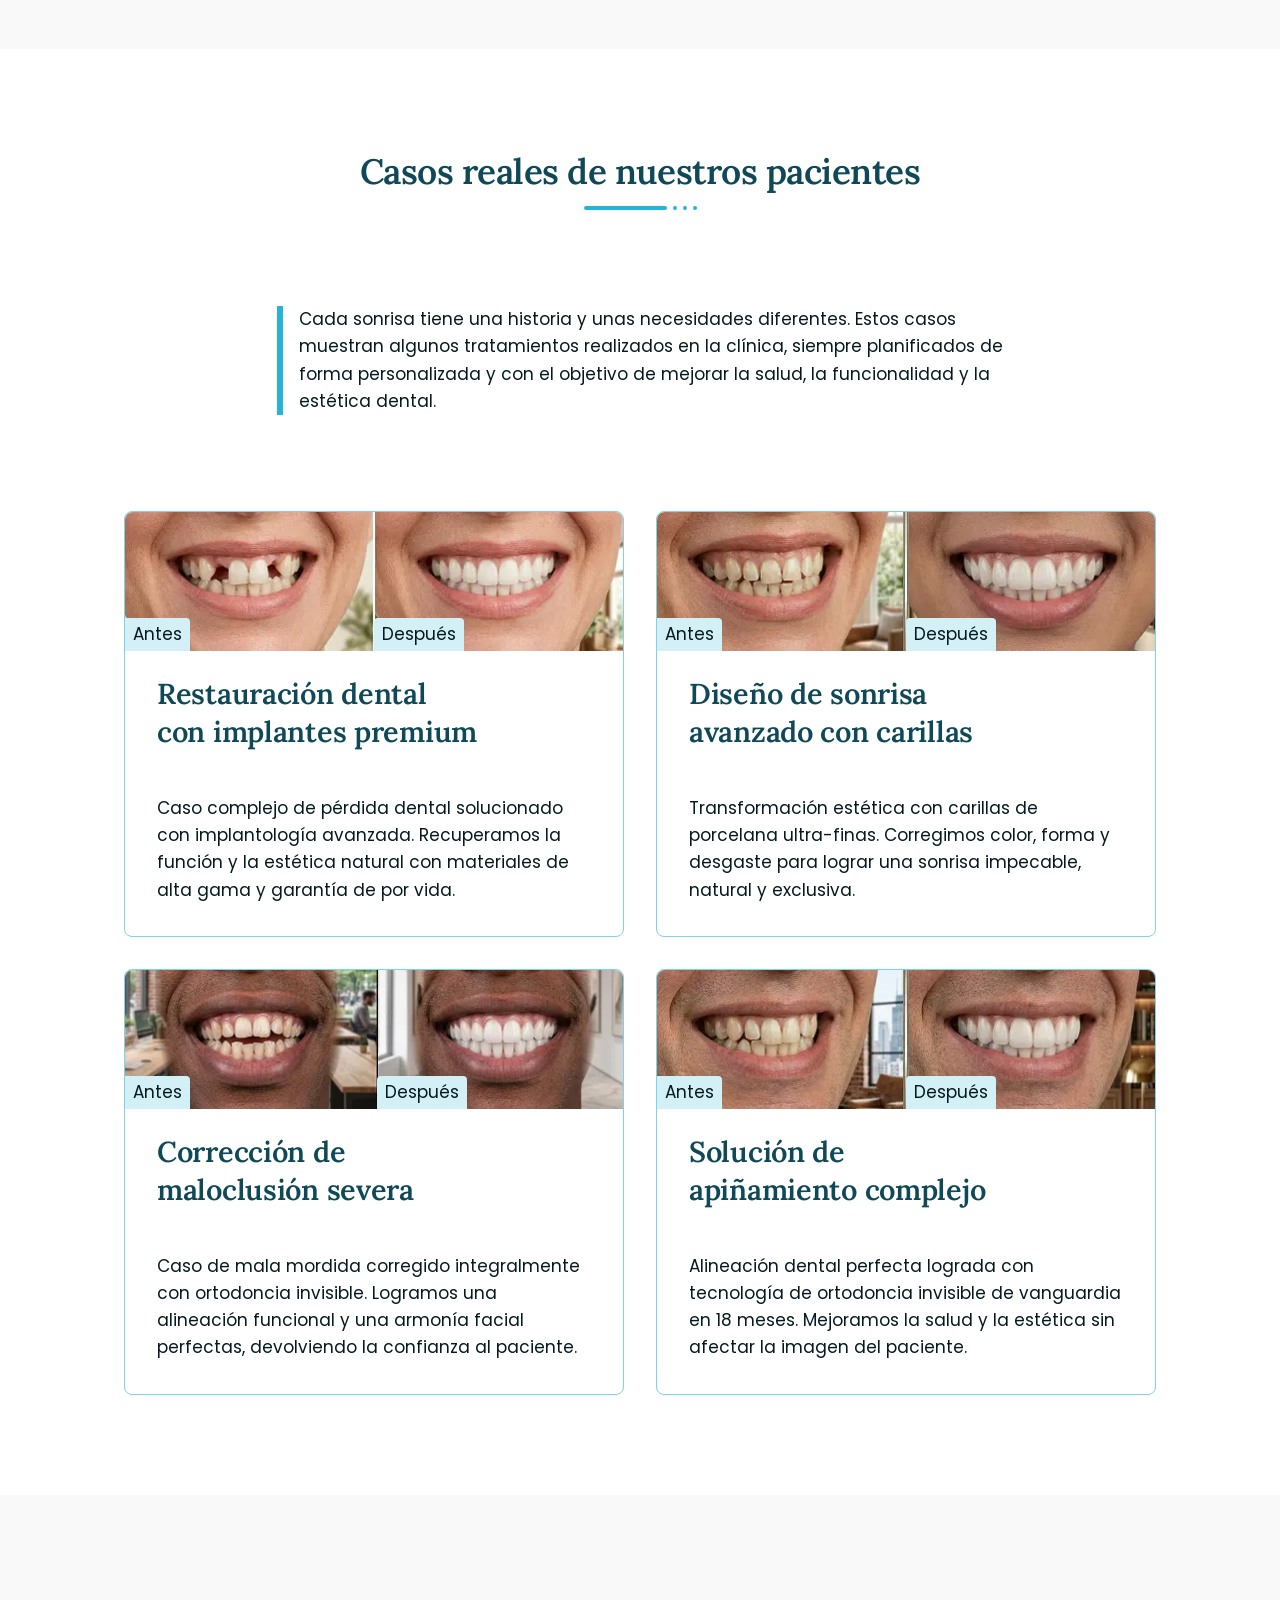
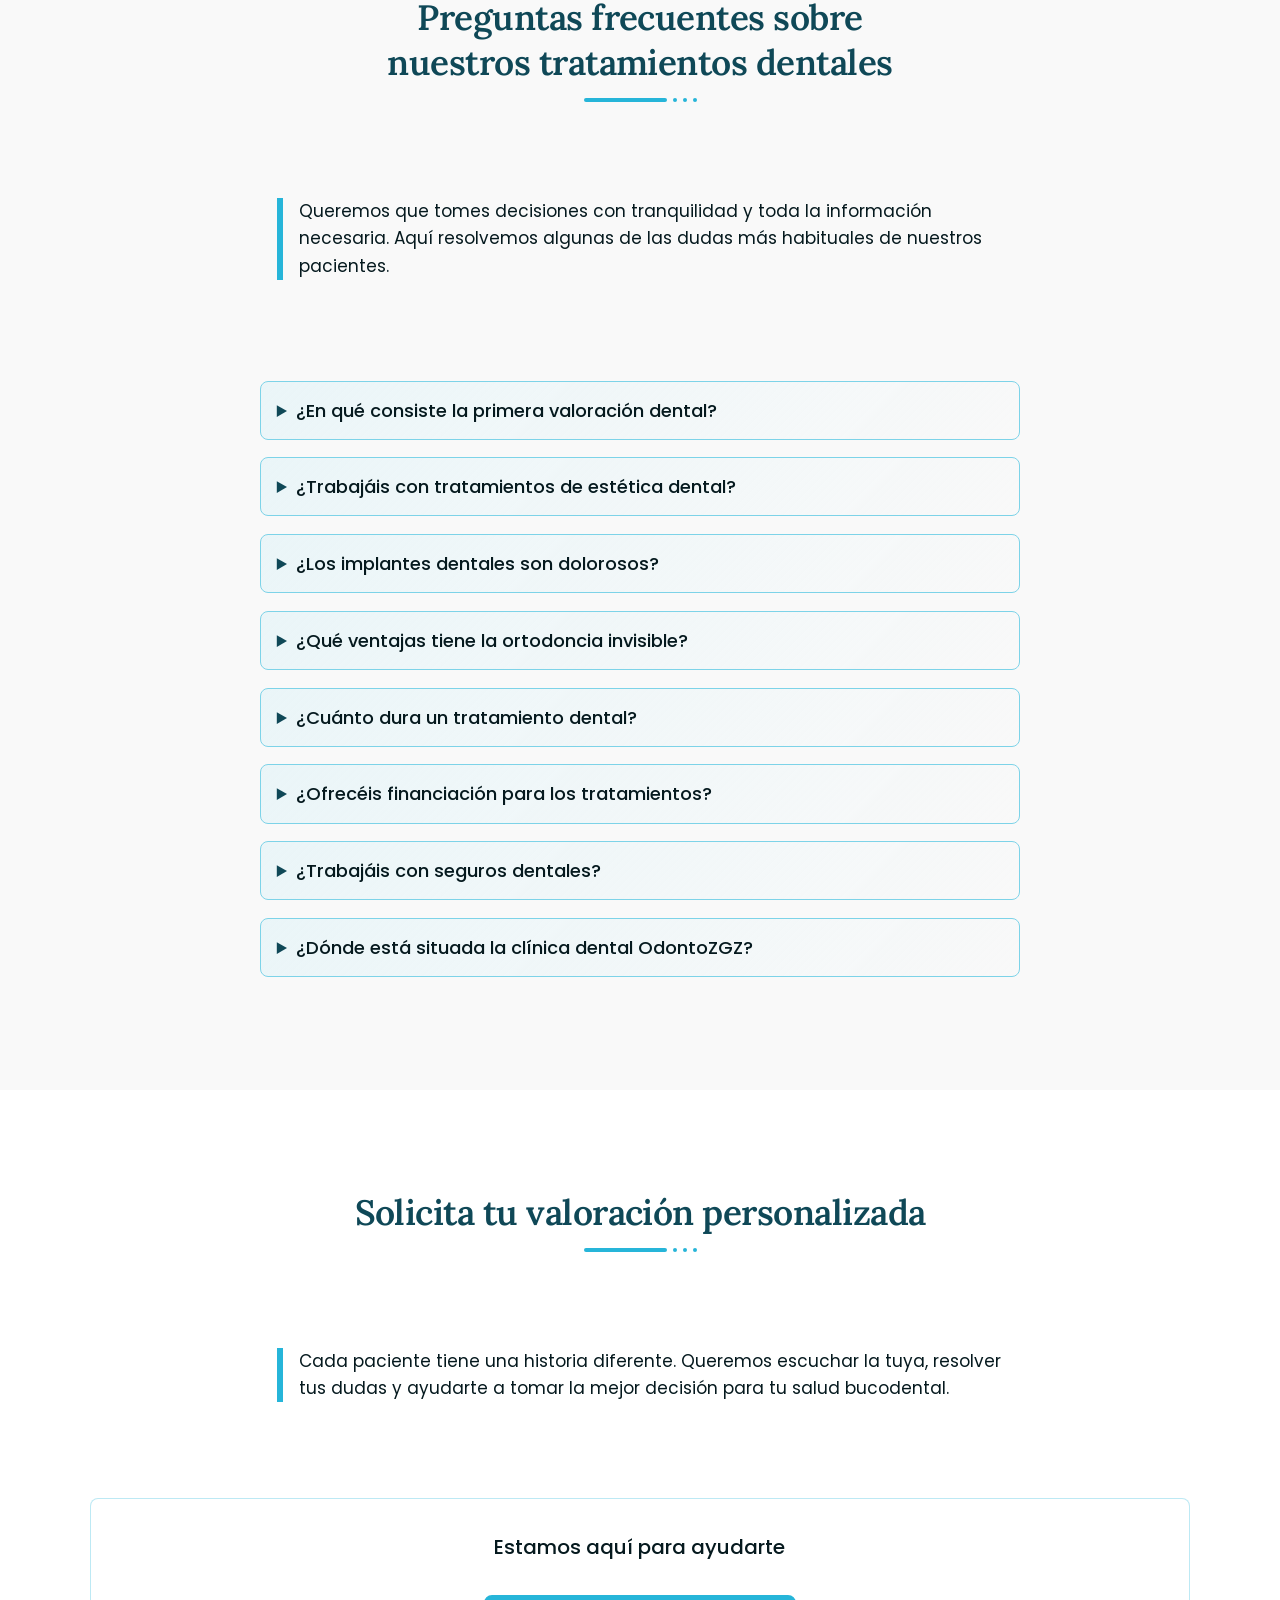
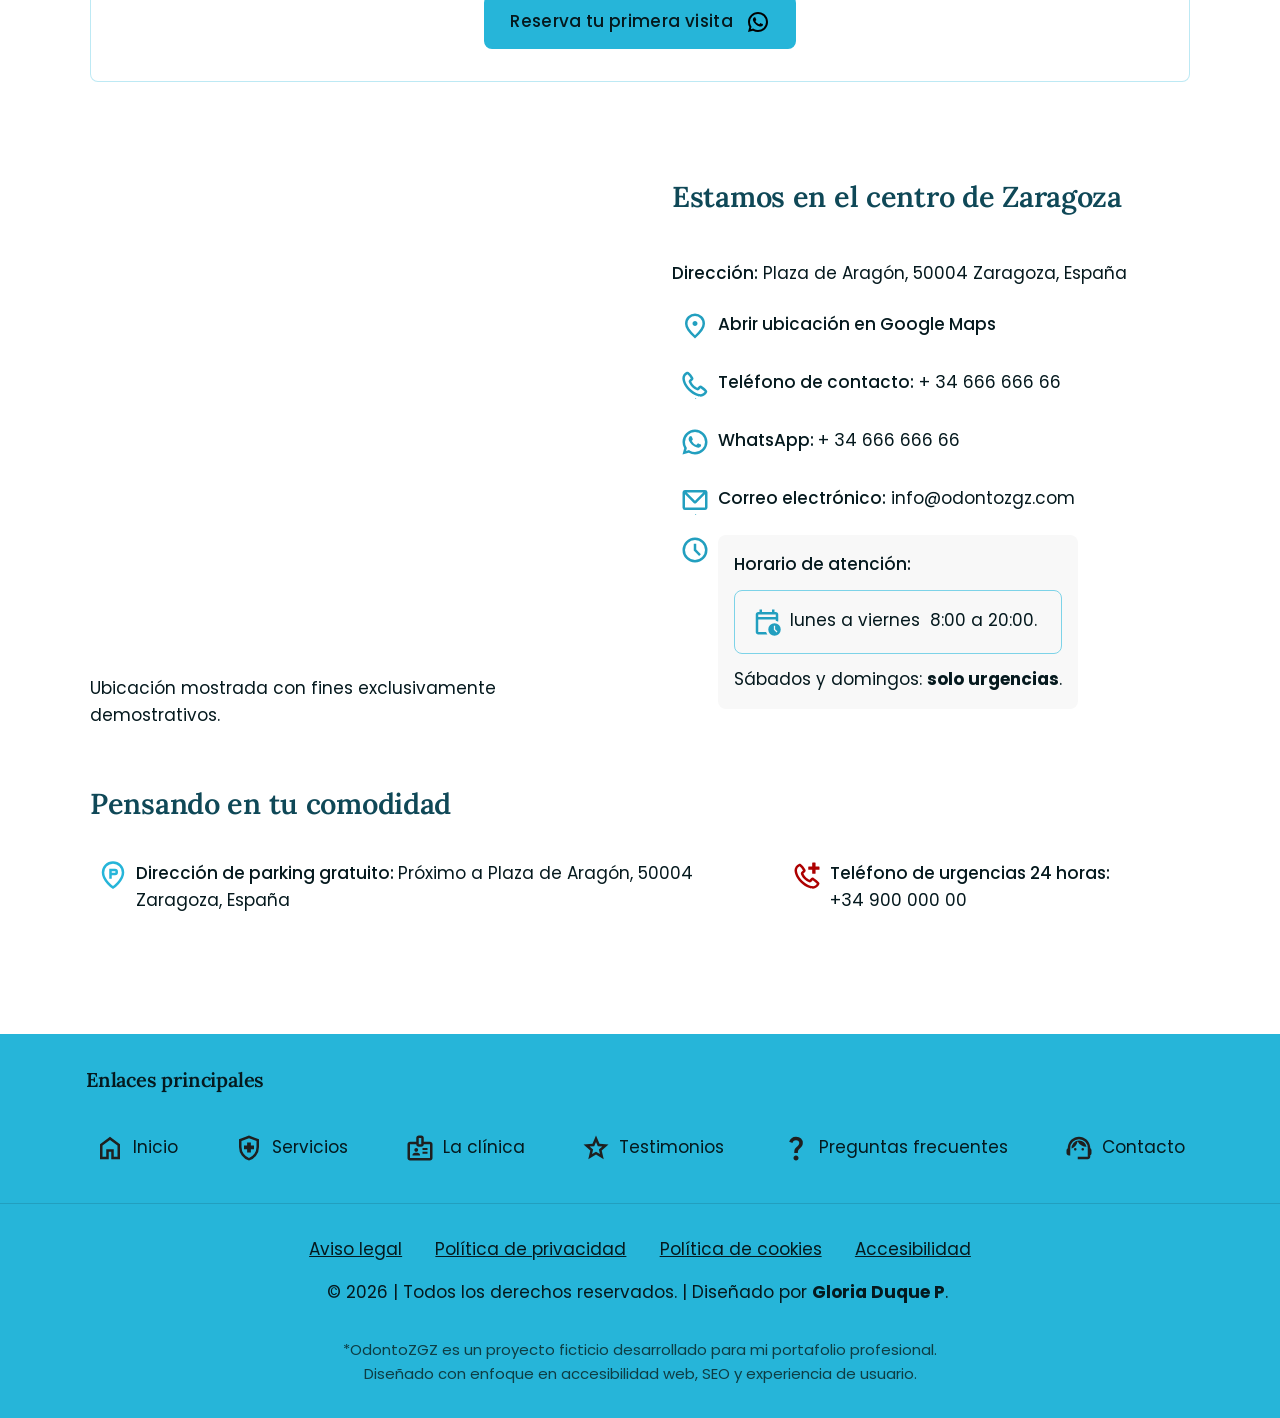
==== commit ca9ff9a7: "cumplir con el criterio 1.3.1 y ajustar , gap de 768px a 1024px" ====
--- a/index.html
+++ b/index.html
@@ -184,12 +184,9 @@
                 <section class="hero">
                     <div class="hero-text-principal">
                         <h1 class="od-h1-hero">
-                            Clínica dental en el centro de Zaragoza
+                            Clínica dental en Zaragoza: cuidar tu salud bucodental comienza por comprender tu caso
                         </h1>
-                        <p class="hero-subtitulo">
-                            Cuidar tu salud bucodental empieza por comprender tu caso
-                        </p>
-                        <div class="hero-textos">
+                         <div class="hero-textos">
                             <div>
                                 <p class="od-parrafo-hero">
                                     Escuchamos. Valoramos. Explicamos. <br>Decides con
--- a/assets/css/styles.css
+++ b/assets/css/styles.css
@@ -1242,11 +1242,11 @@
   .od-parrafo-hero {
     text-align: unset;
   }
-
+/* 
   .hero-text-principal {
     justify-content: center;
     width: 70%;
-  }
+  } */
 
   .od-contacto div.container,
   .od-servicios div.container,
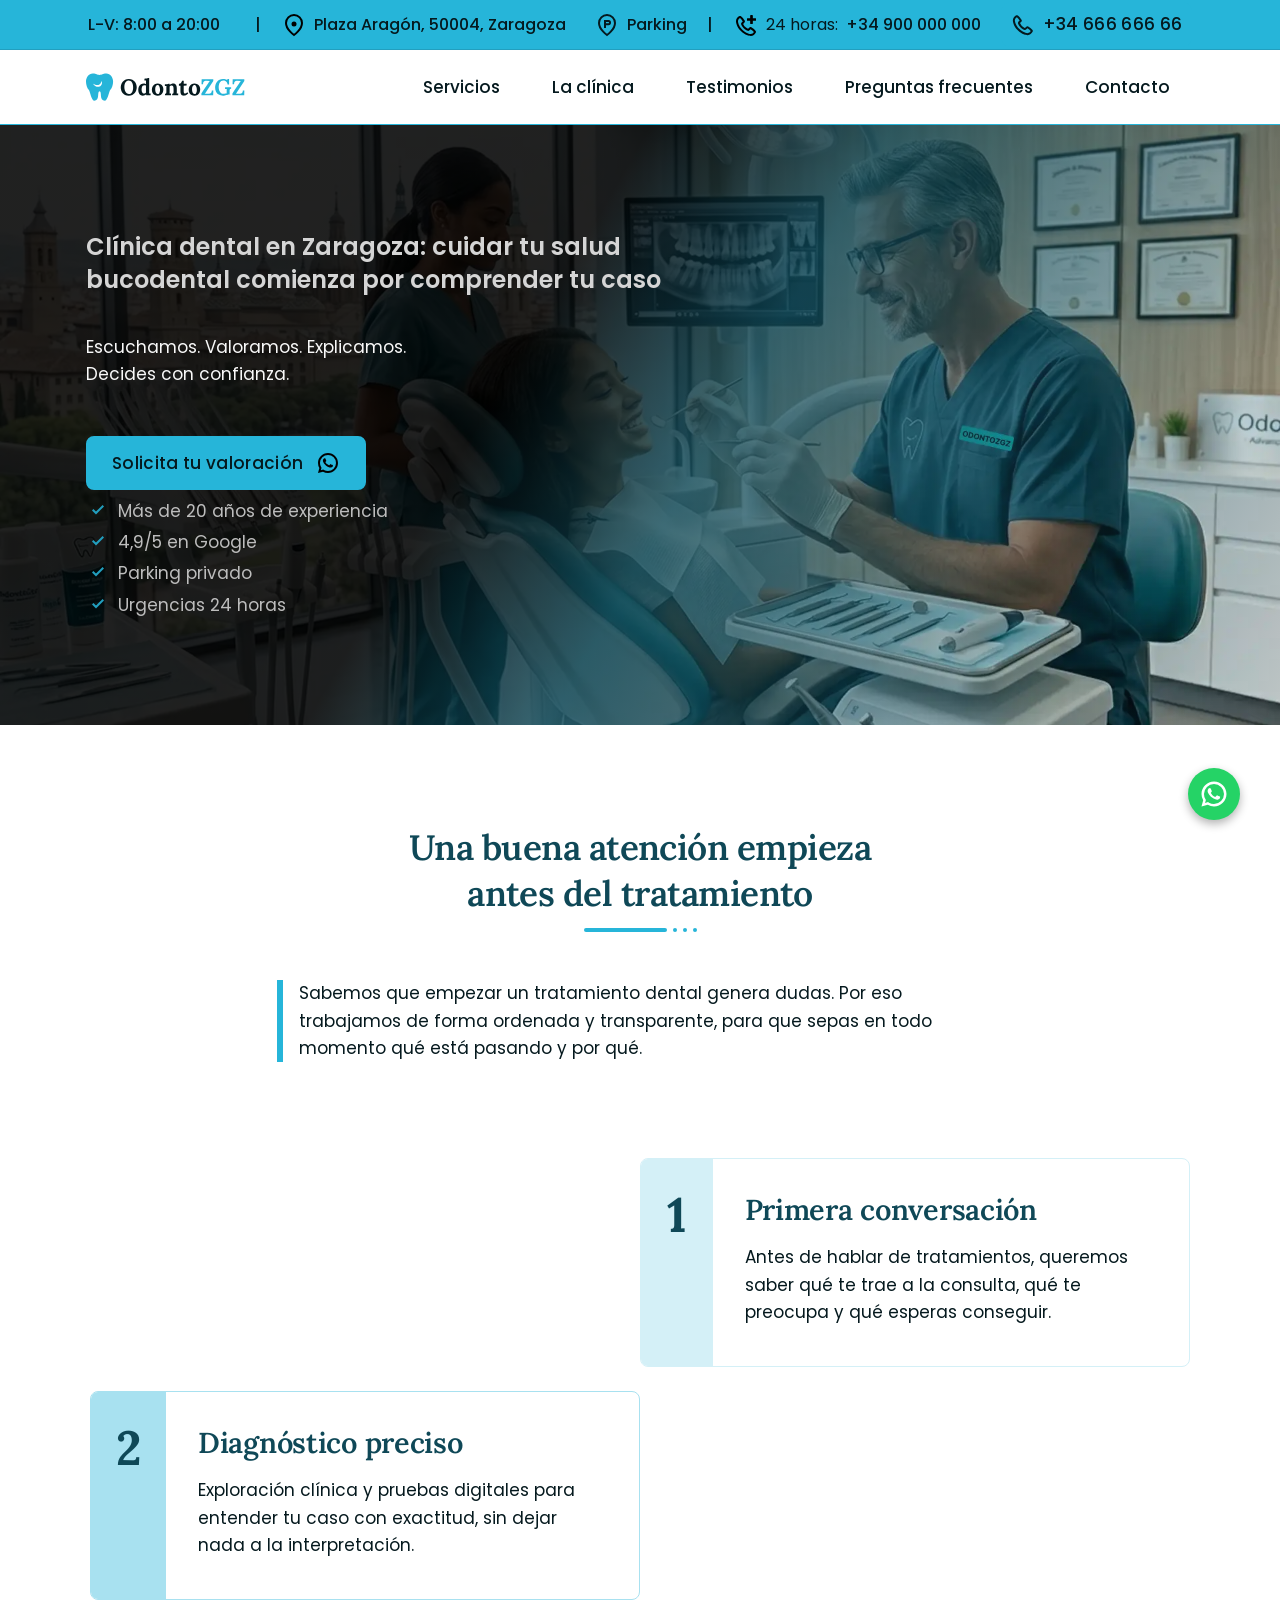
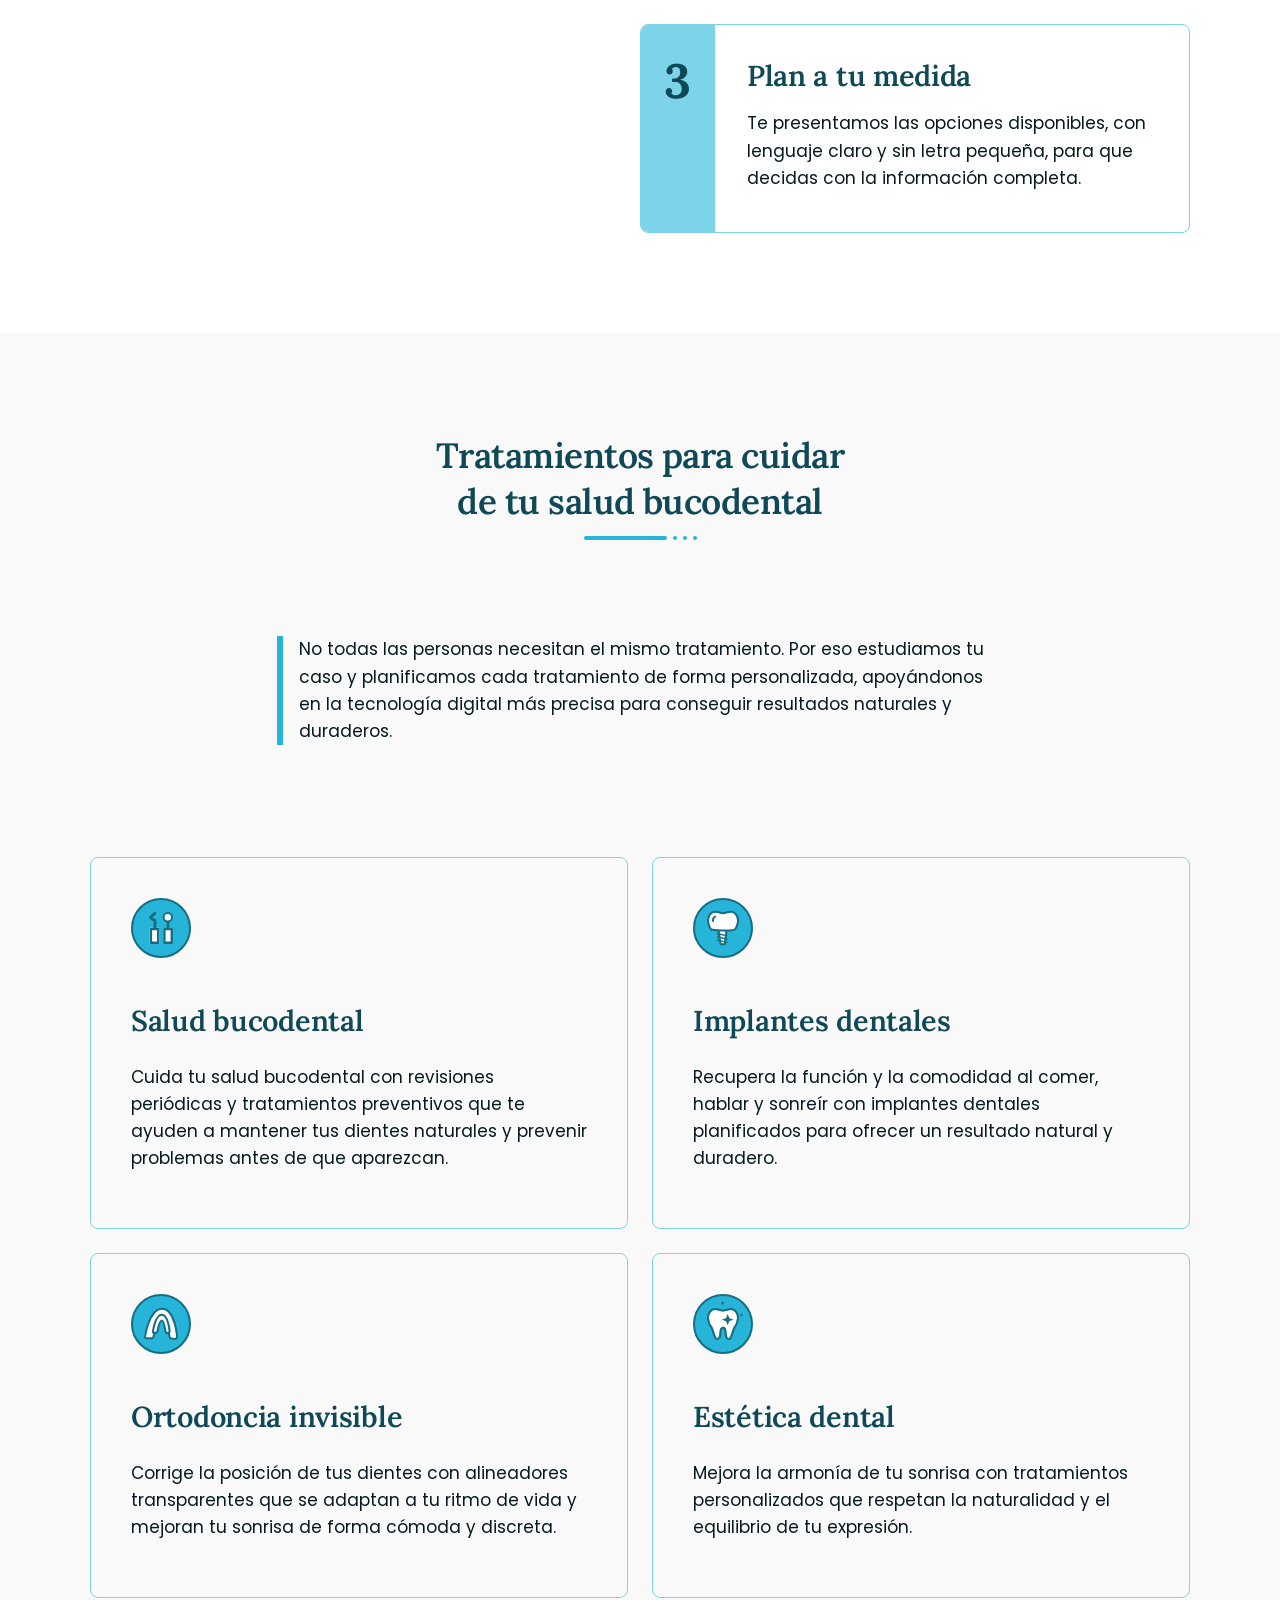
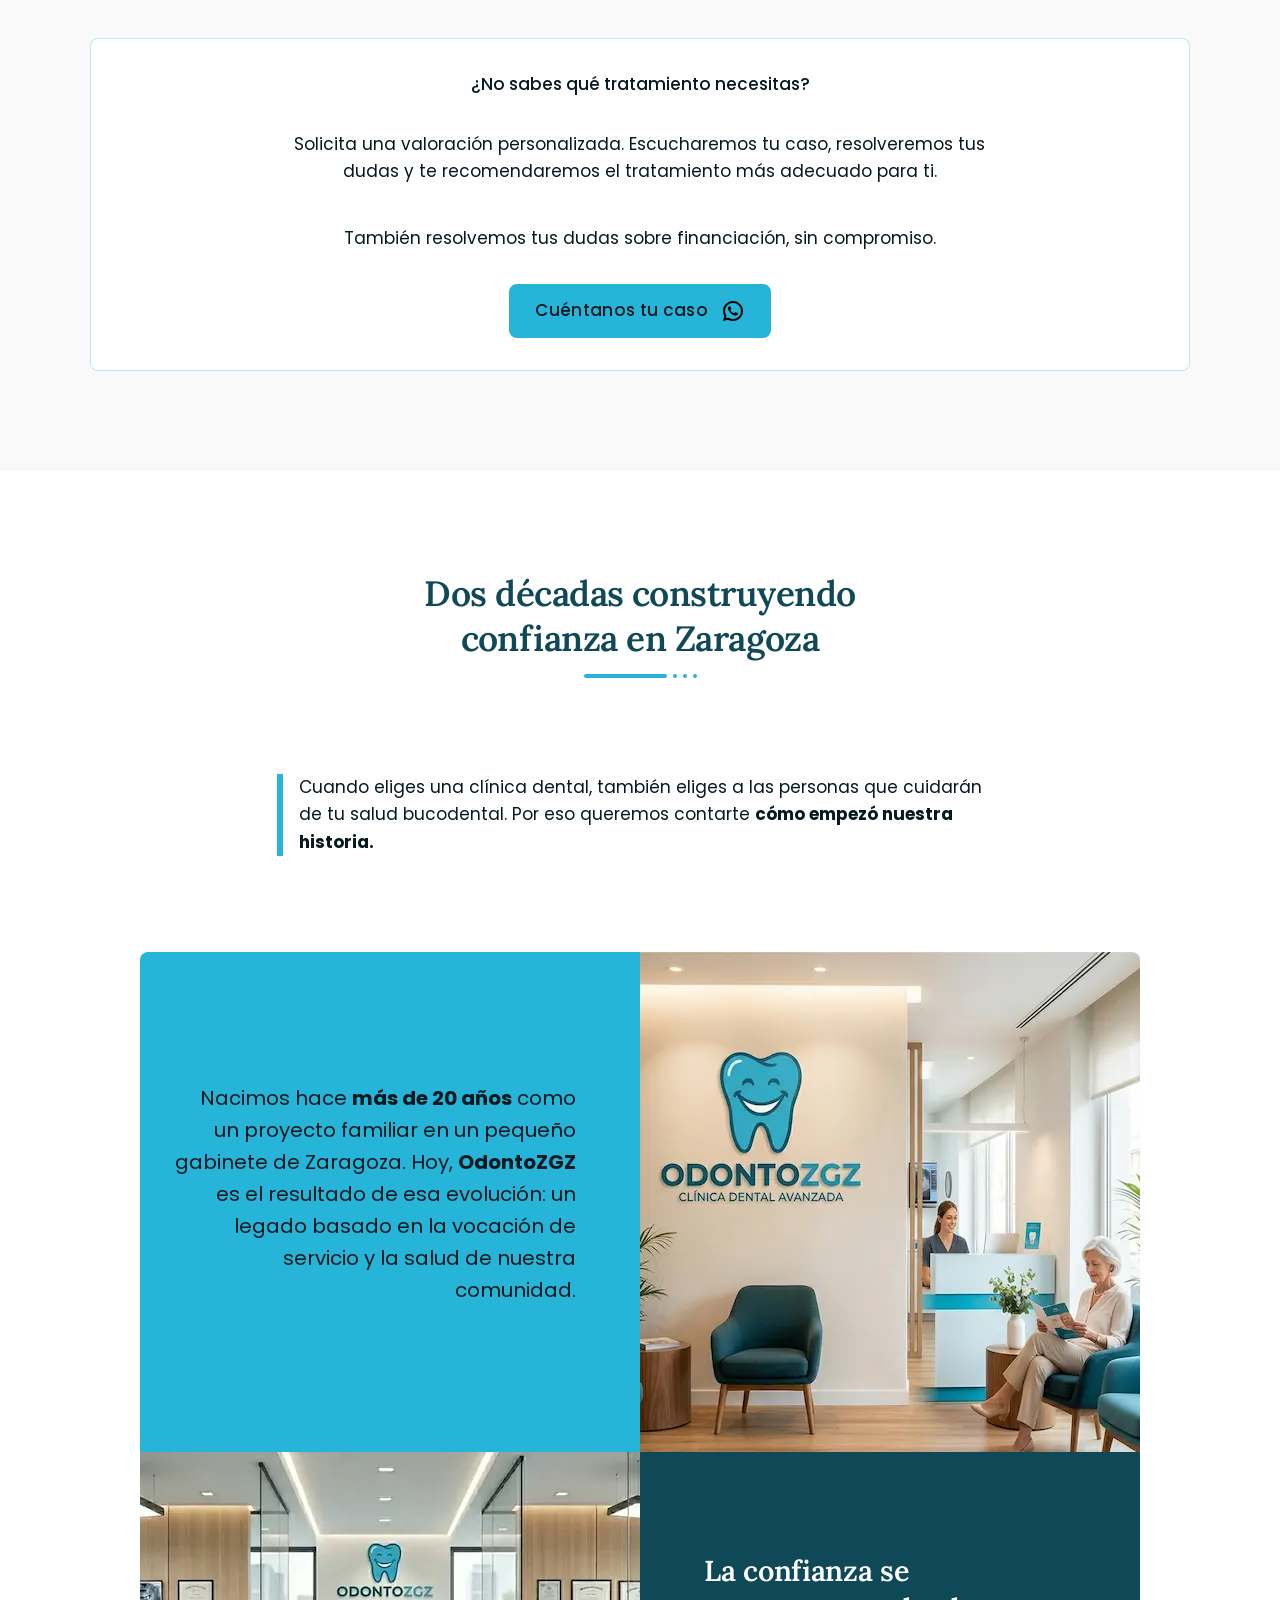
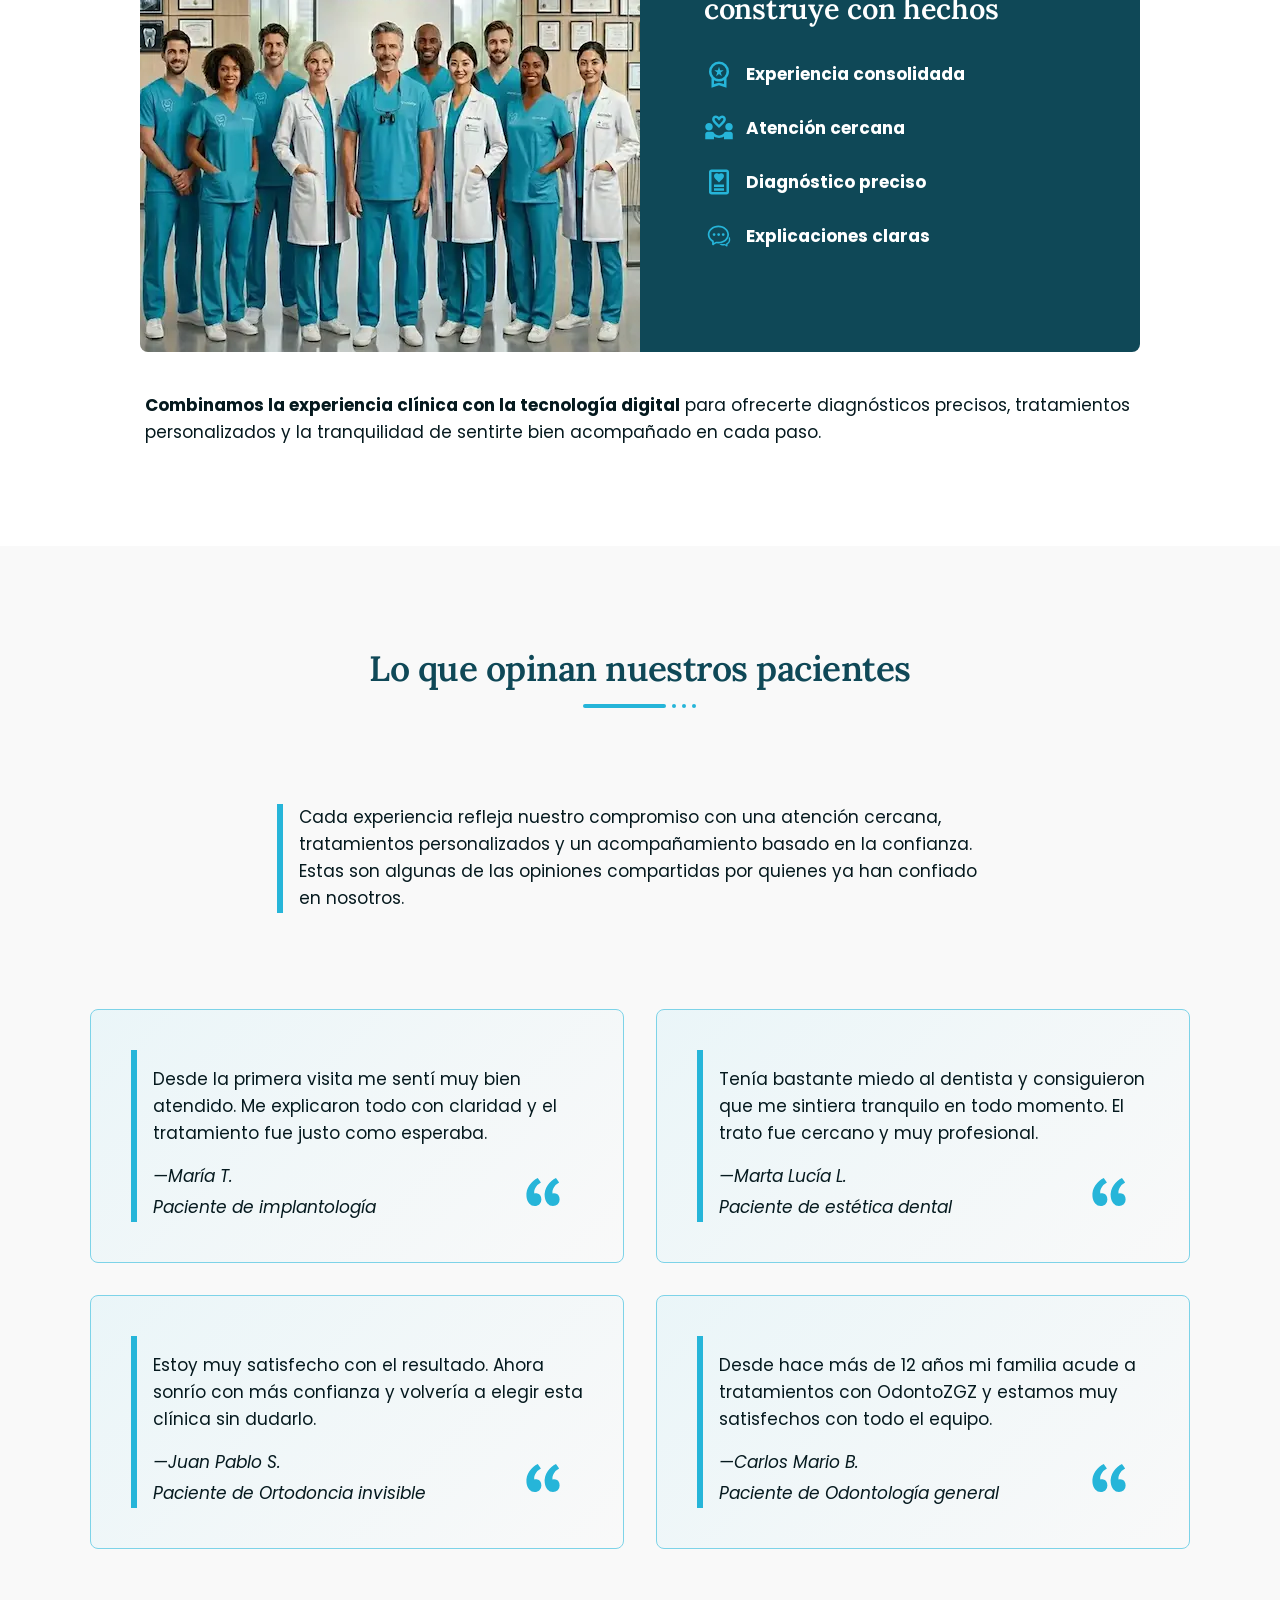
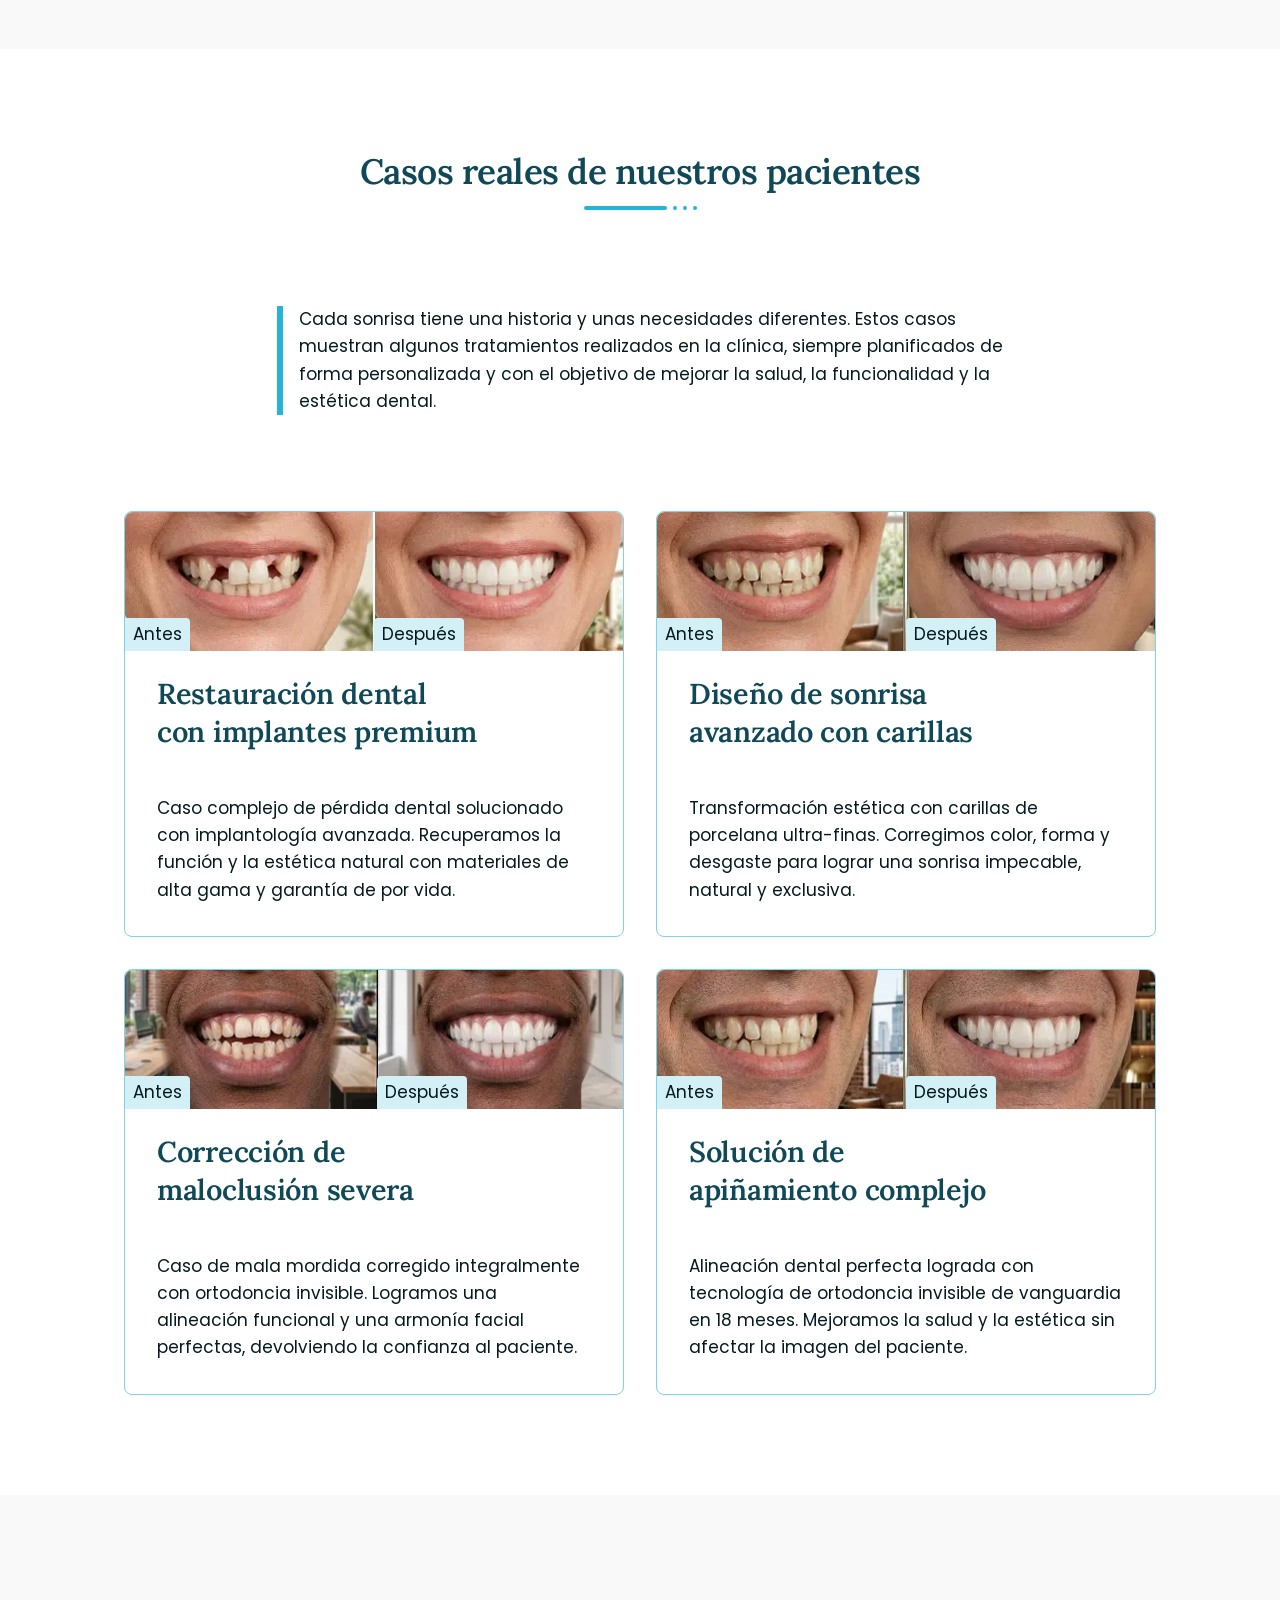
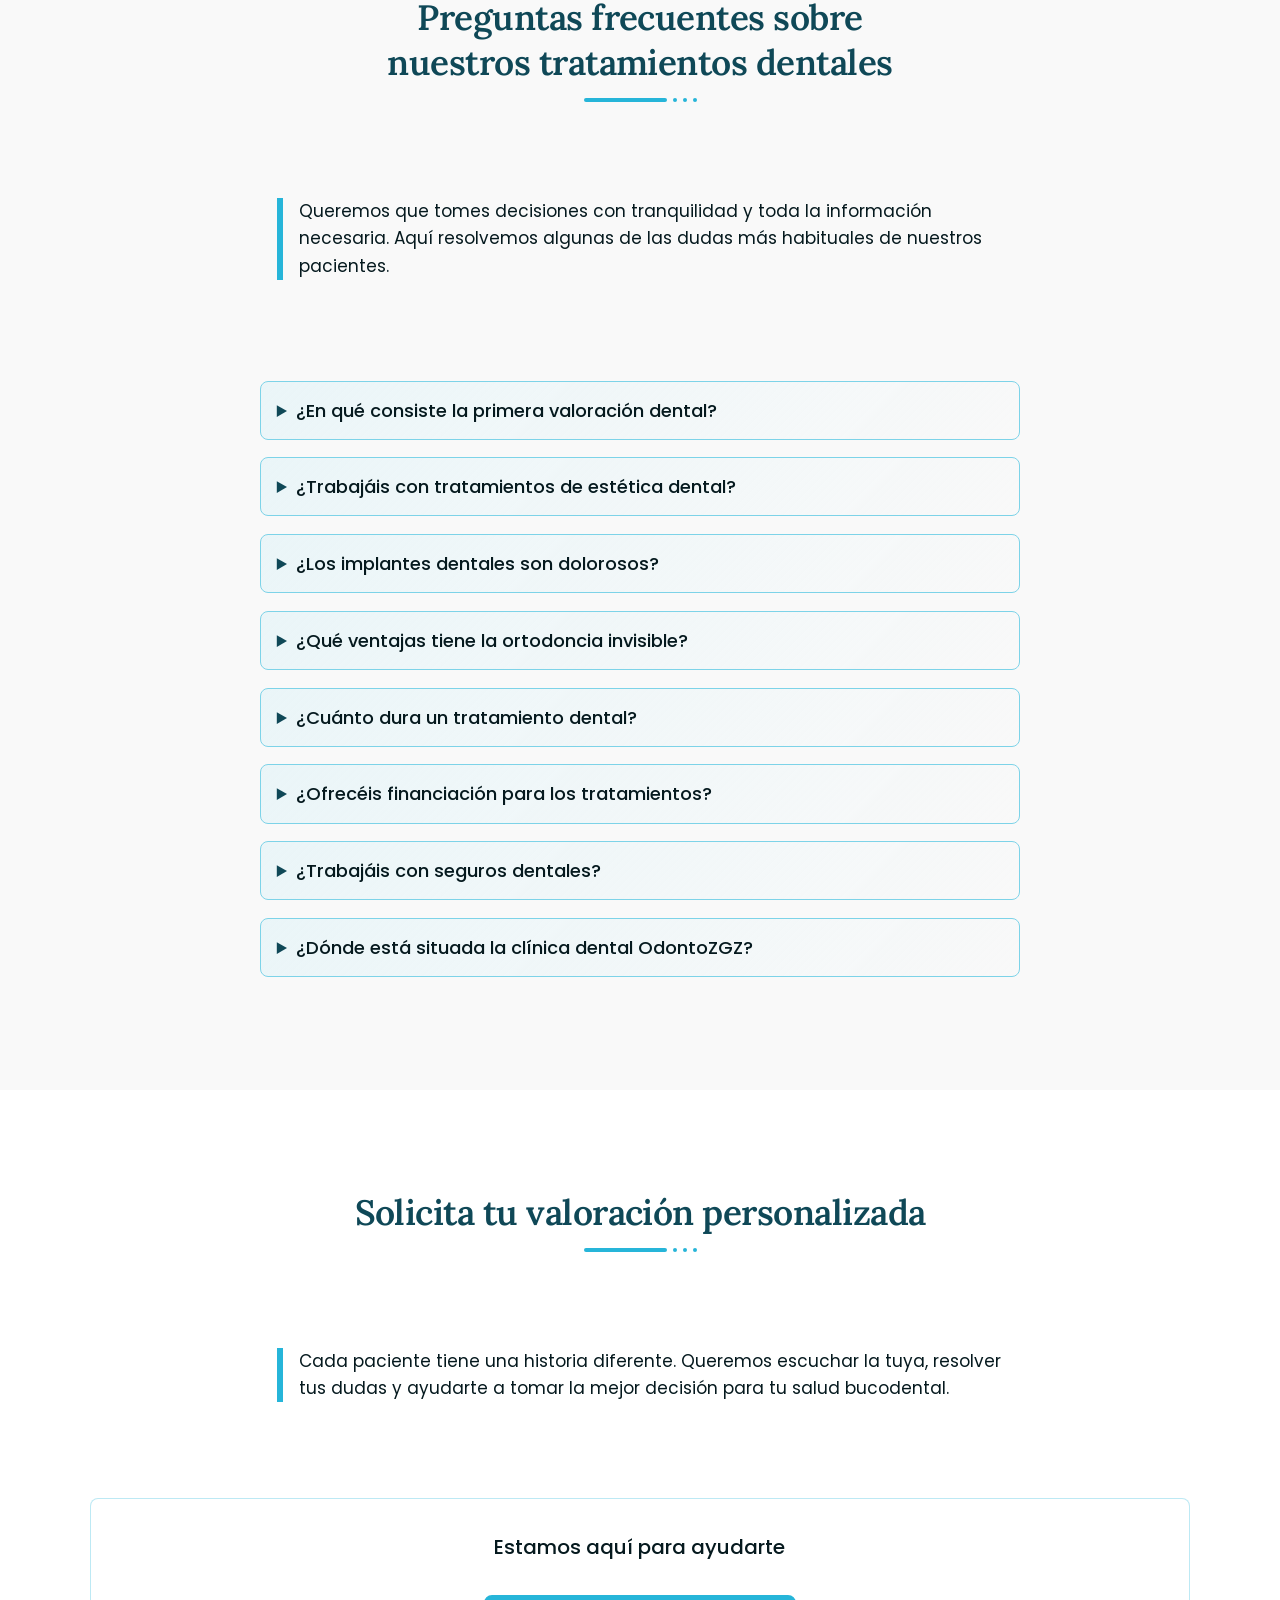
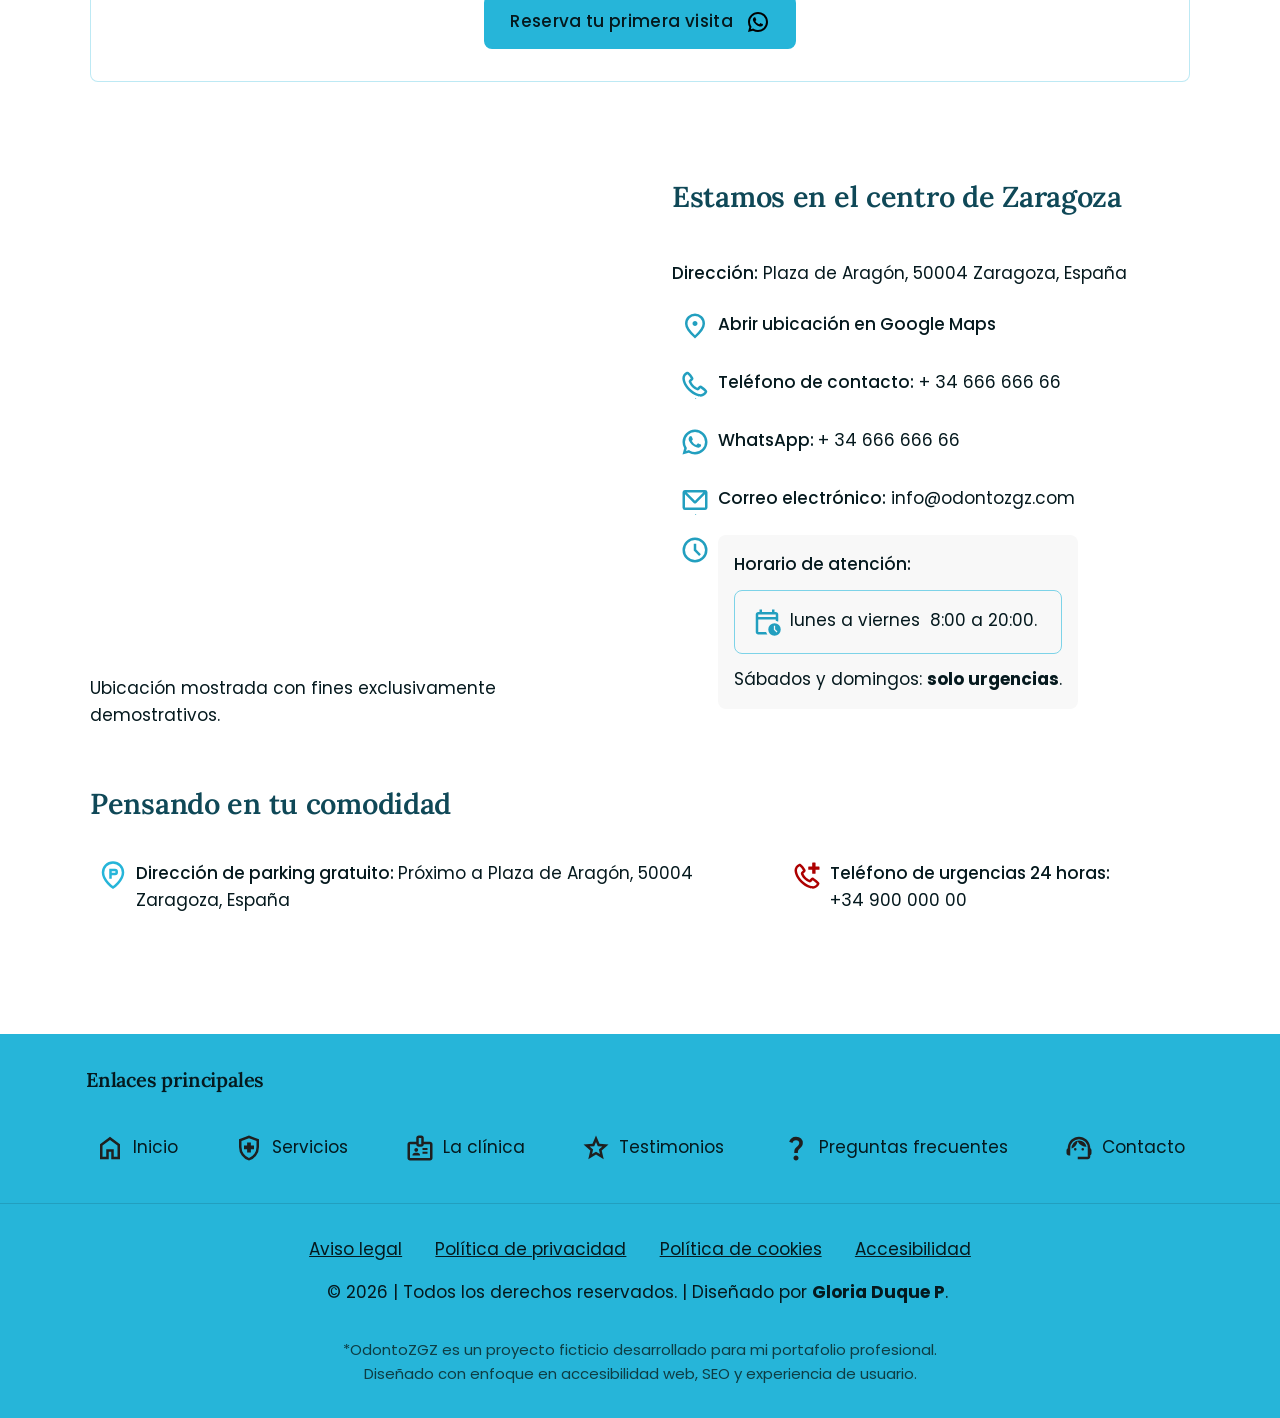
==== commit b42b3e3f: "Corrección texto en hero" ====
--- a/index.html
+++ b/index.html
@@ -202,7 +202,7 @@
                                         (se abre WhatsApp en una ventana nueva)</span>
                                 </a>
                                 <ul class="hero-ventajas" aria-label="Aspectos destacados de la clínica">
-                                    <li>Más 20 años de experiencia</li>
+                                    <li>Más de 20 años de experiencia</li>
                                     <li>4,9/5 en Google</li>
                                     <li>Parking privado</li>
                                     <li>Urgencias 24 horas</li>
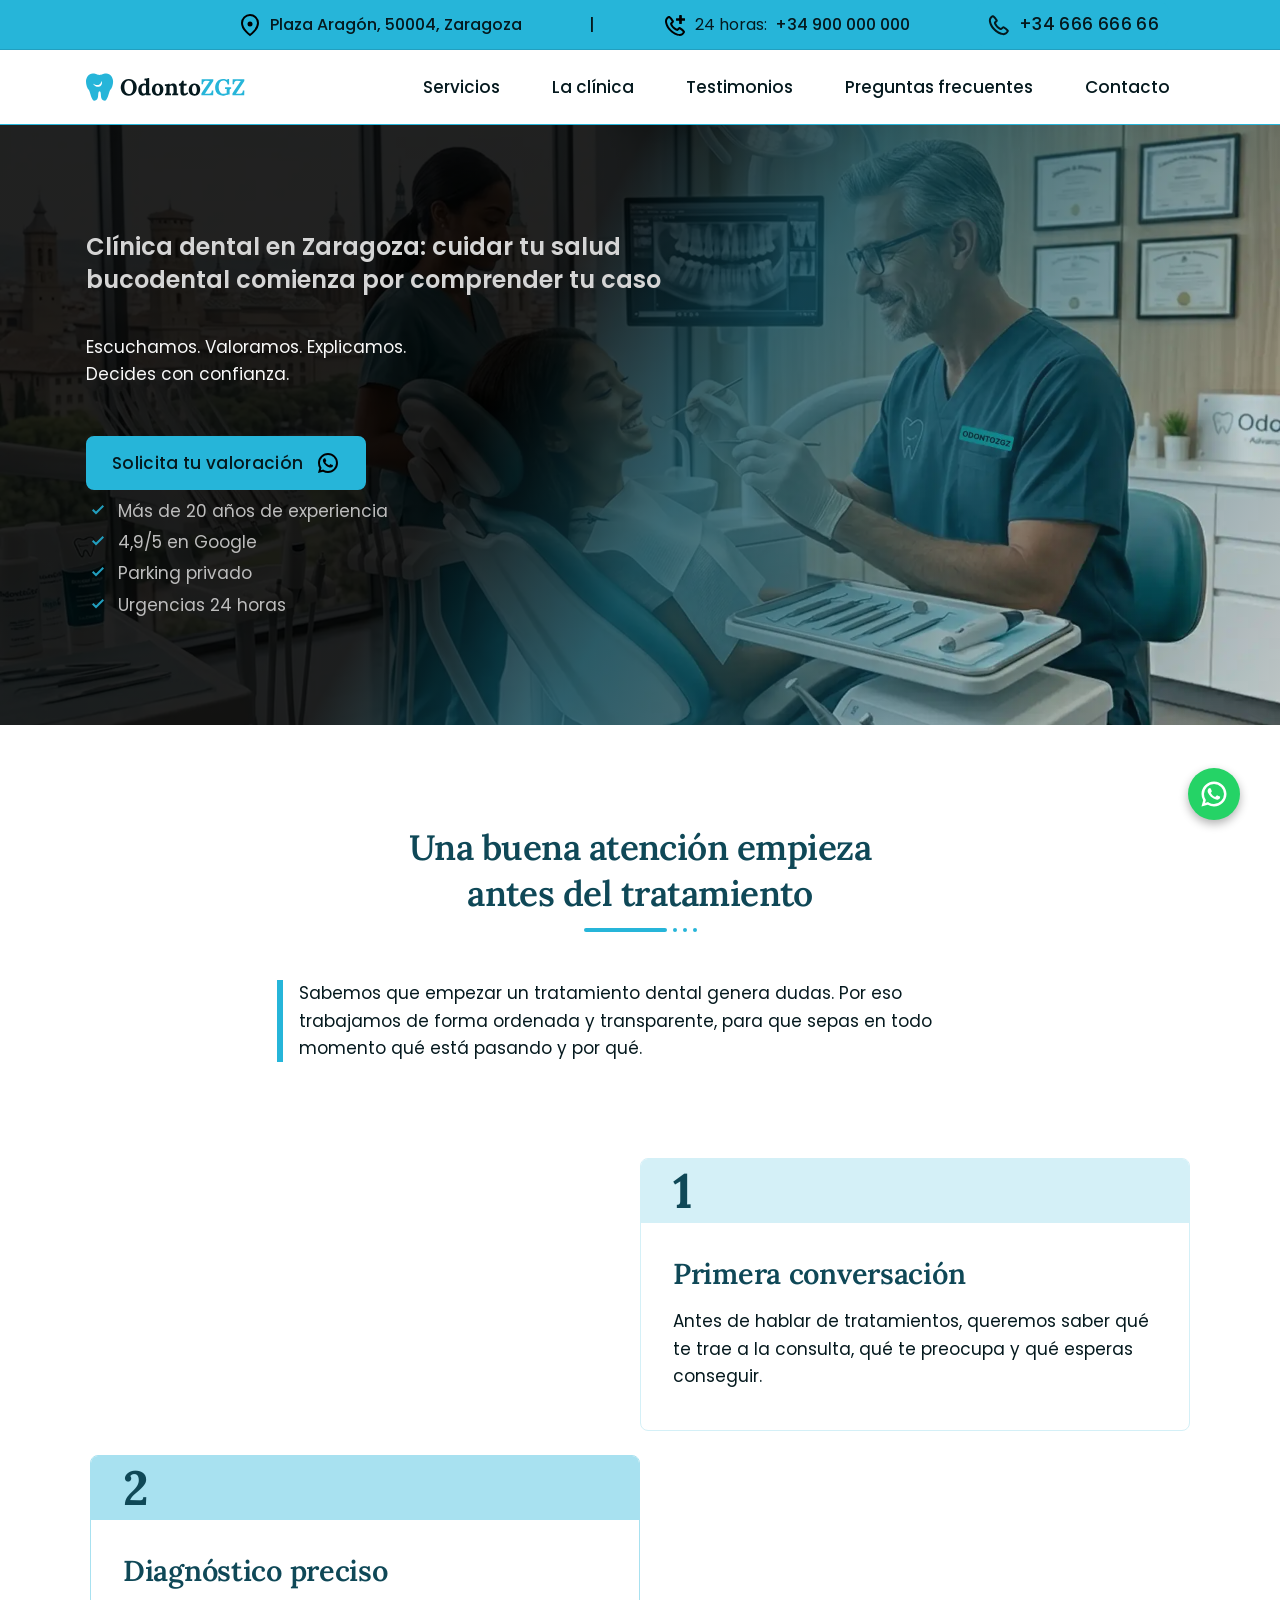
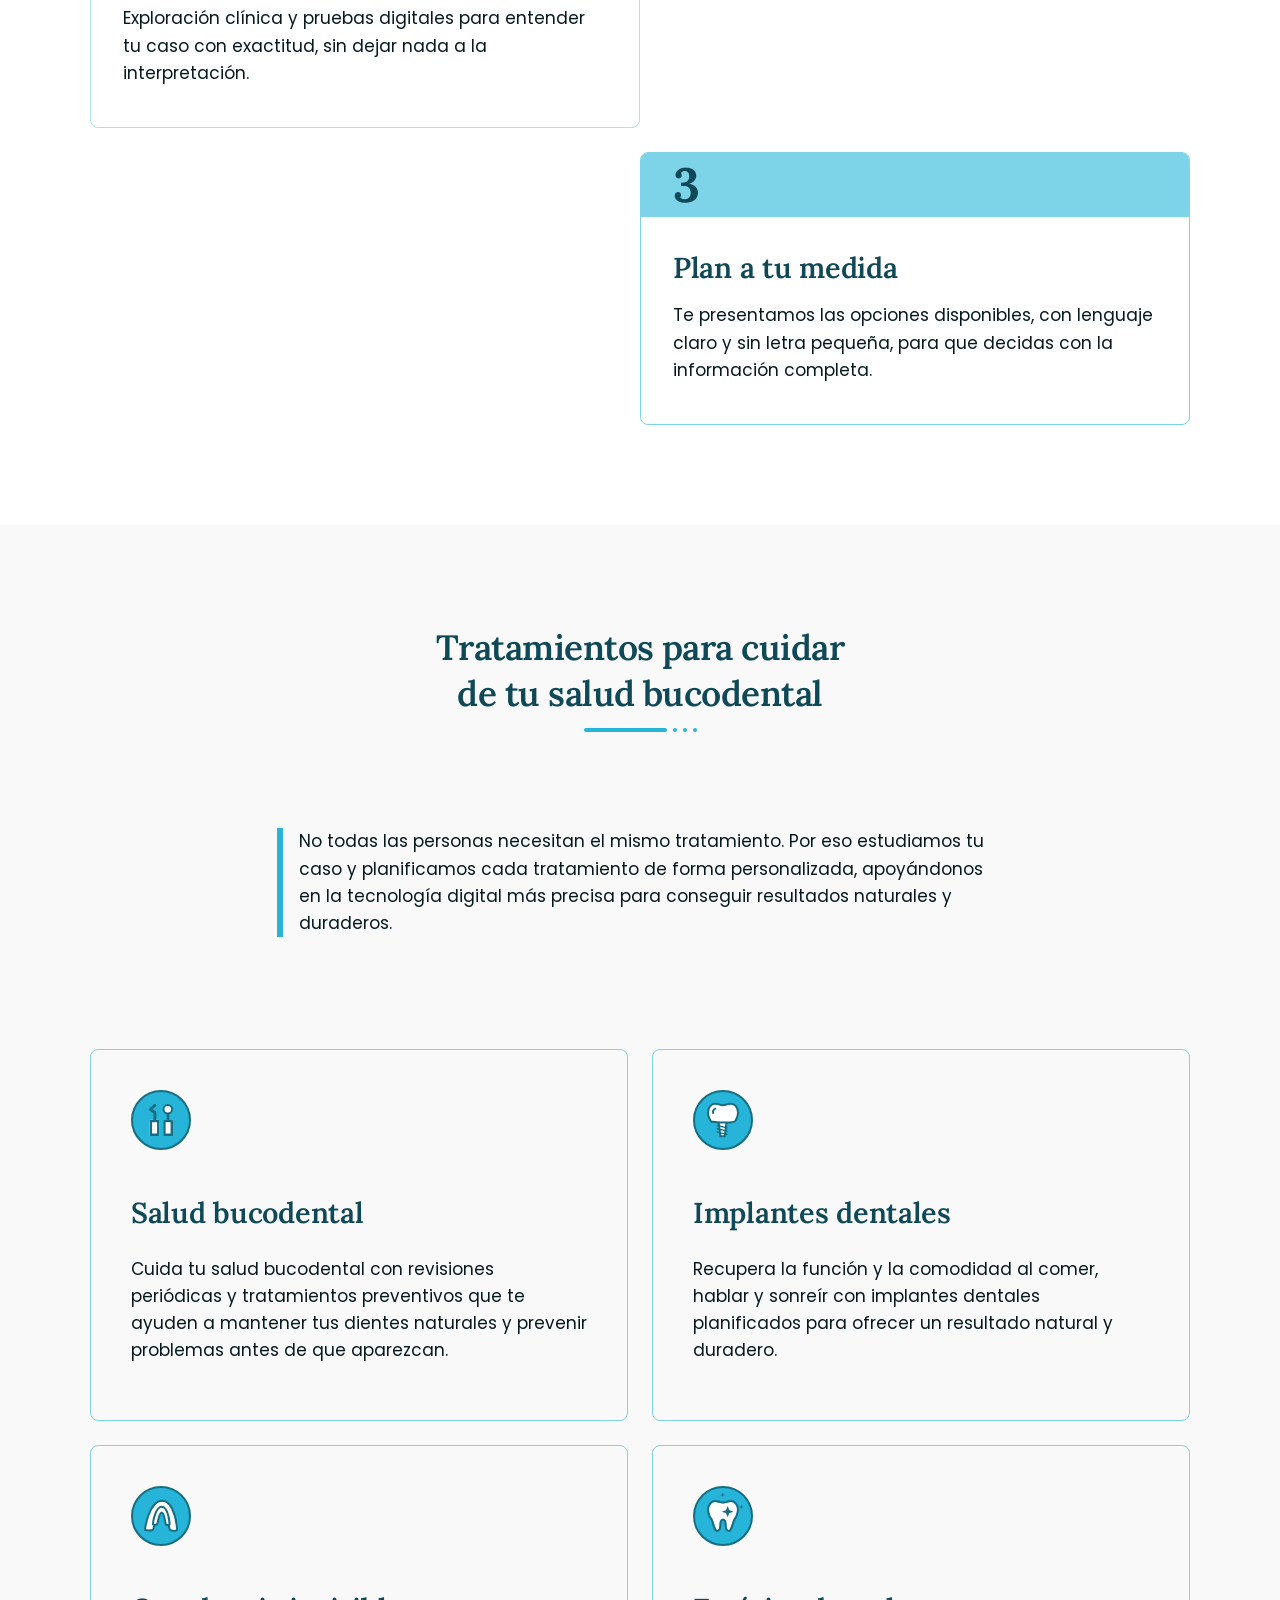
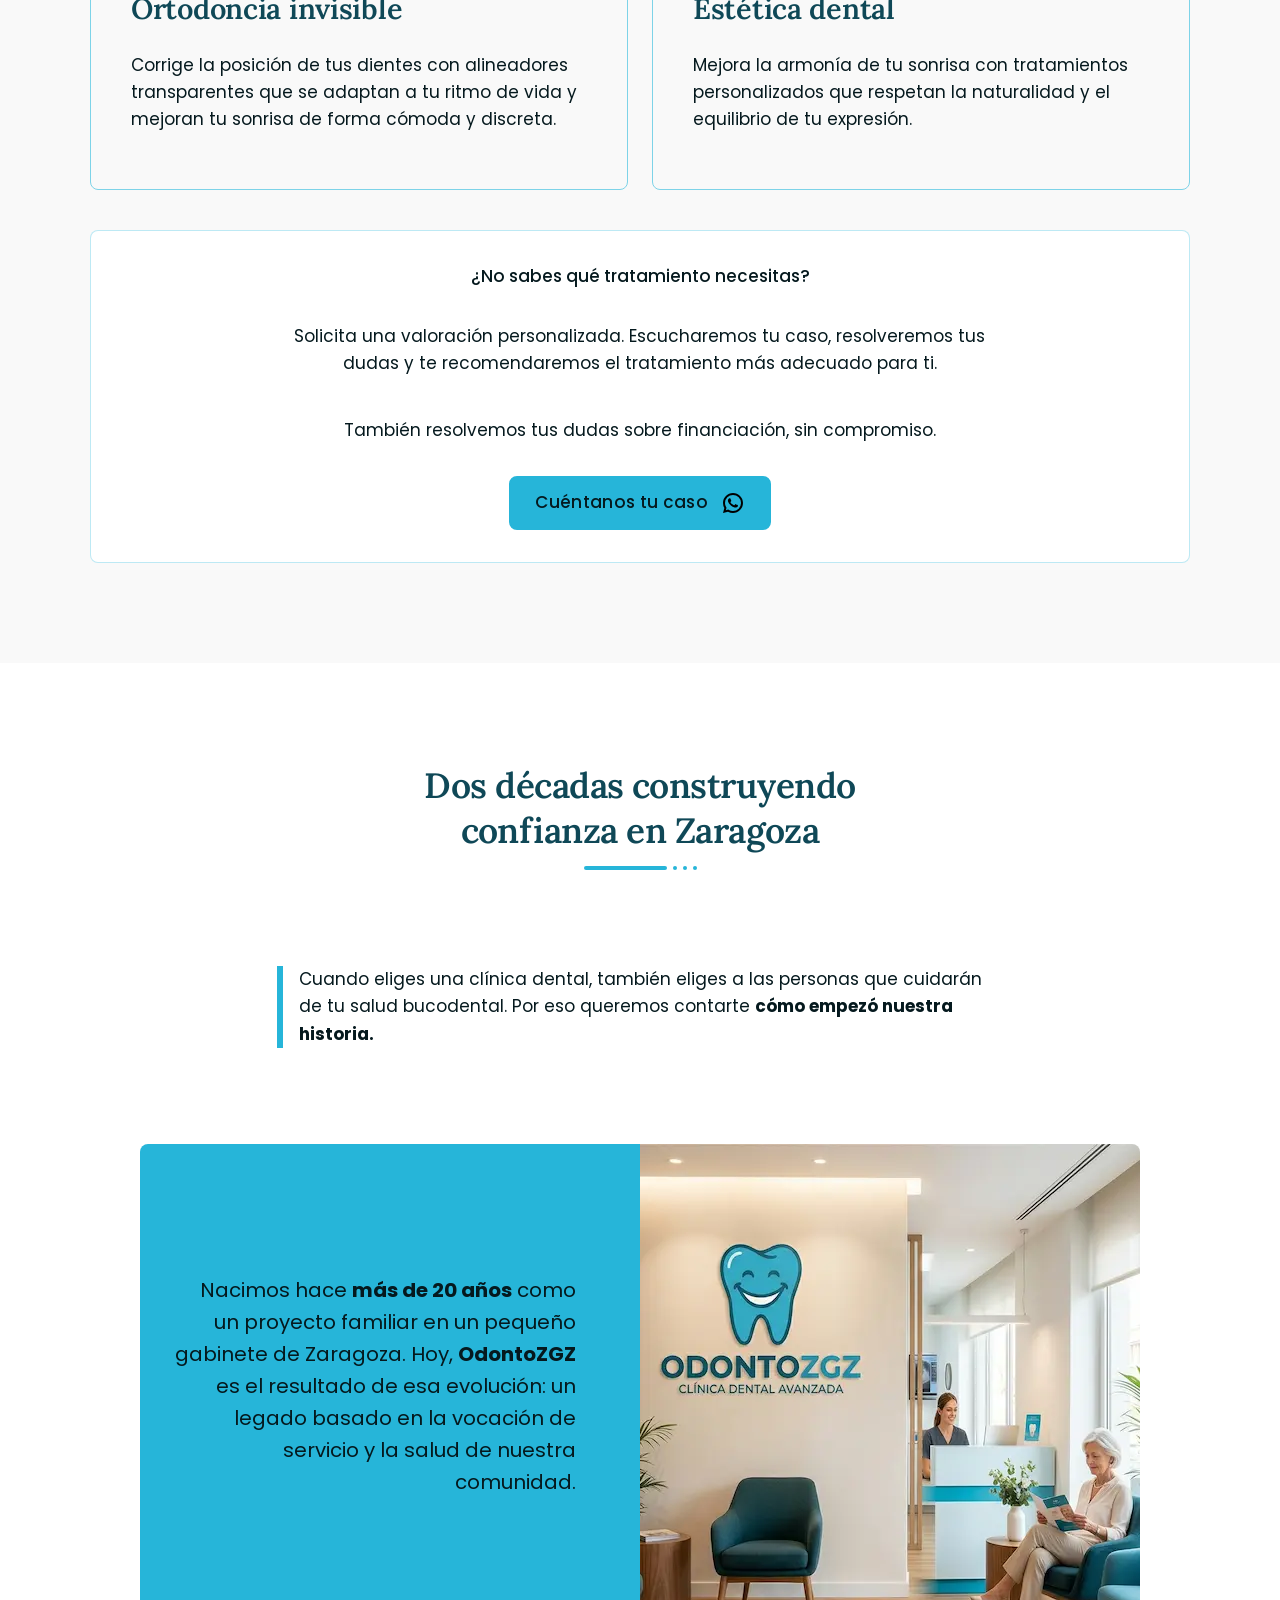
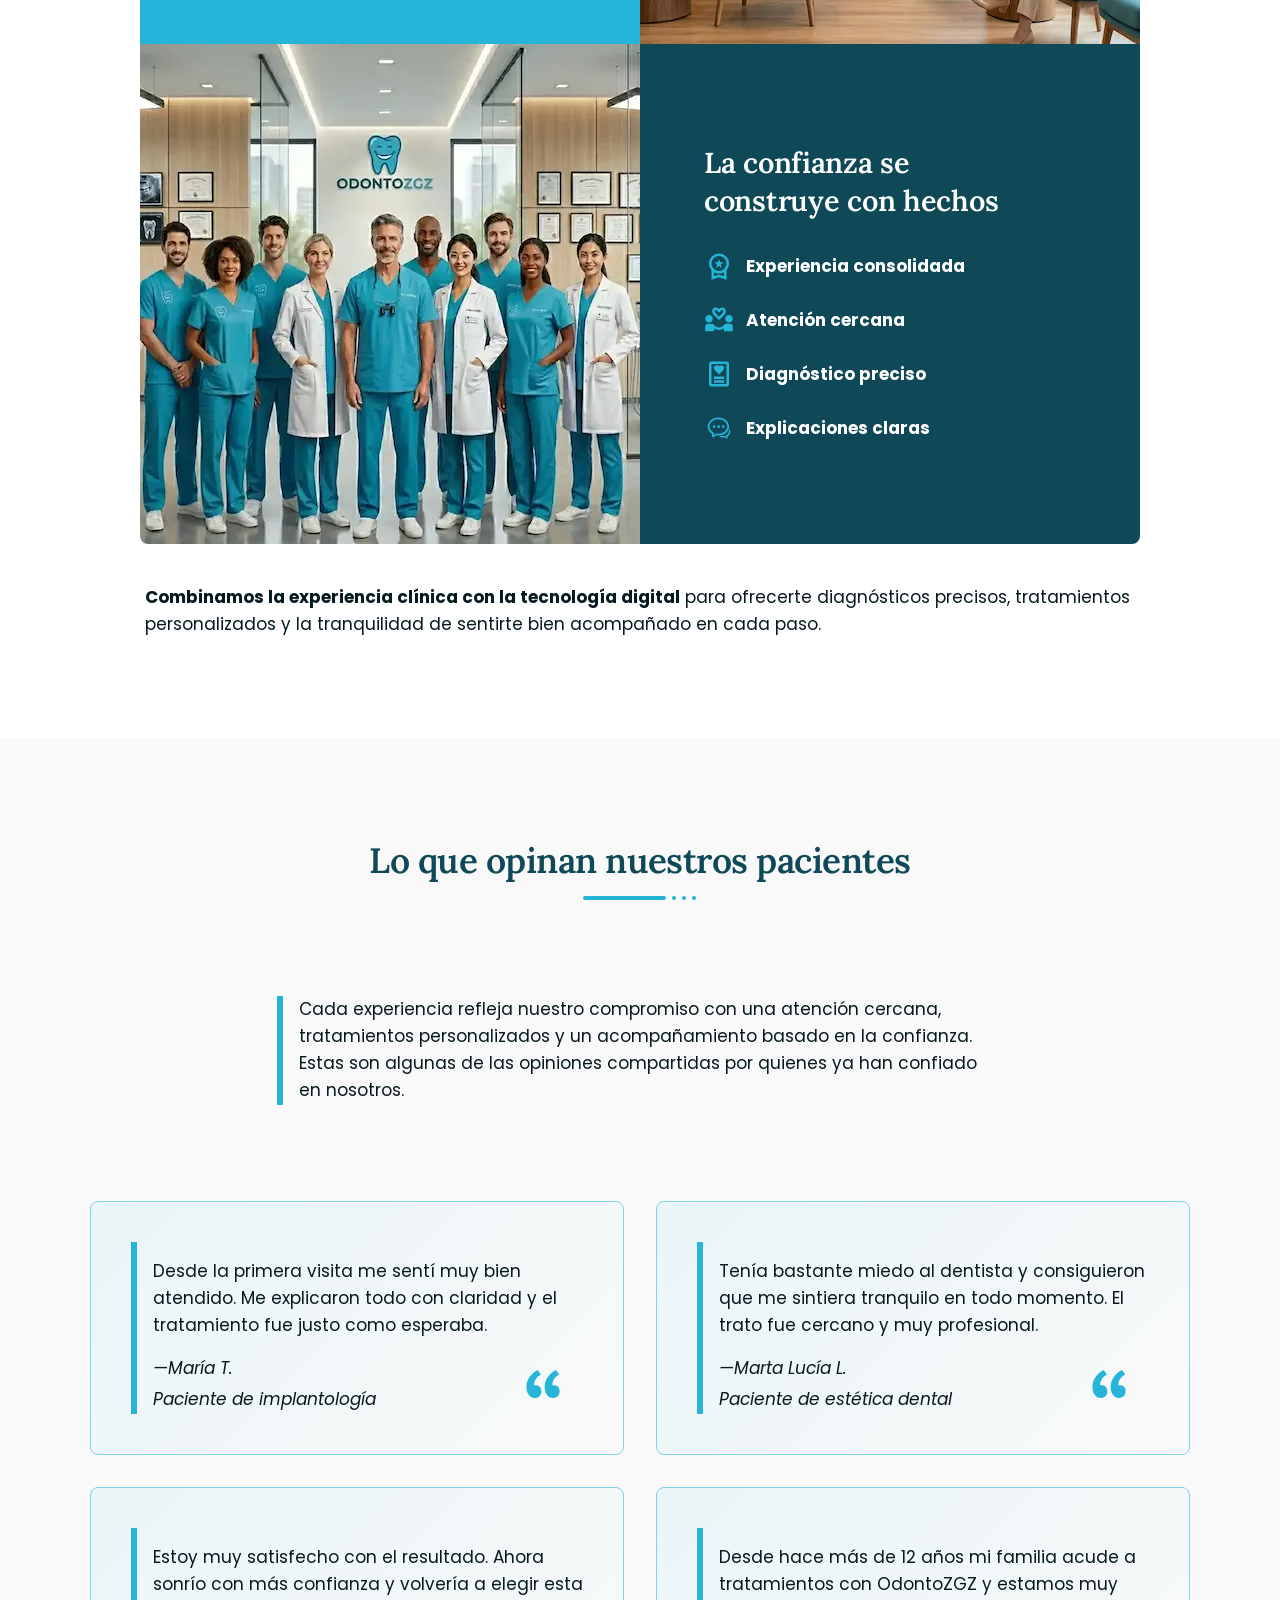
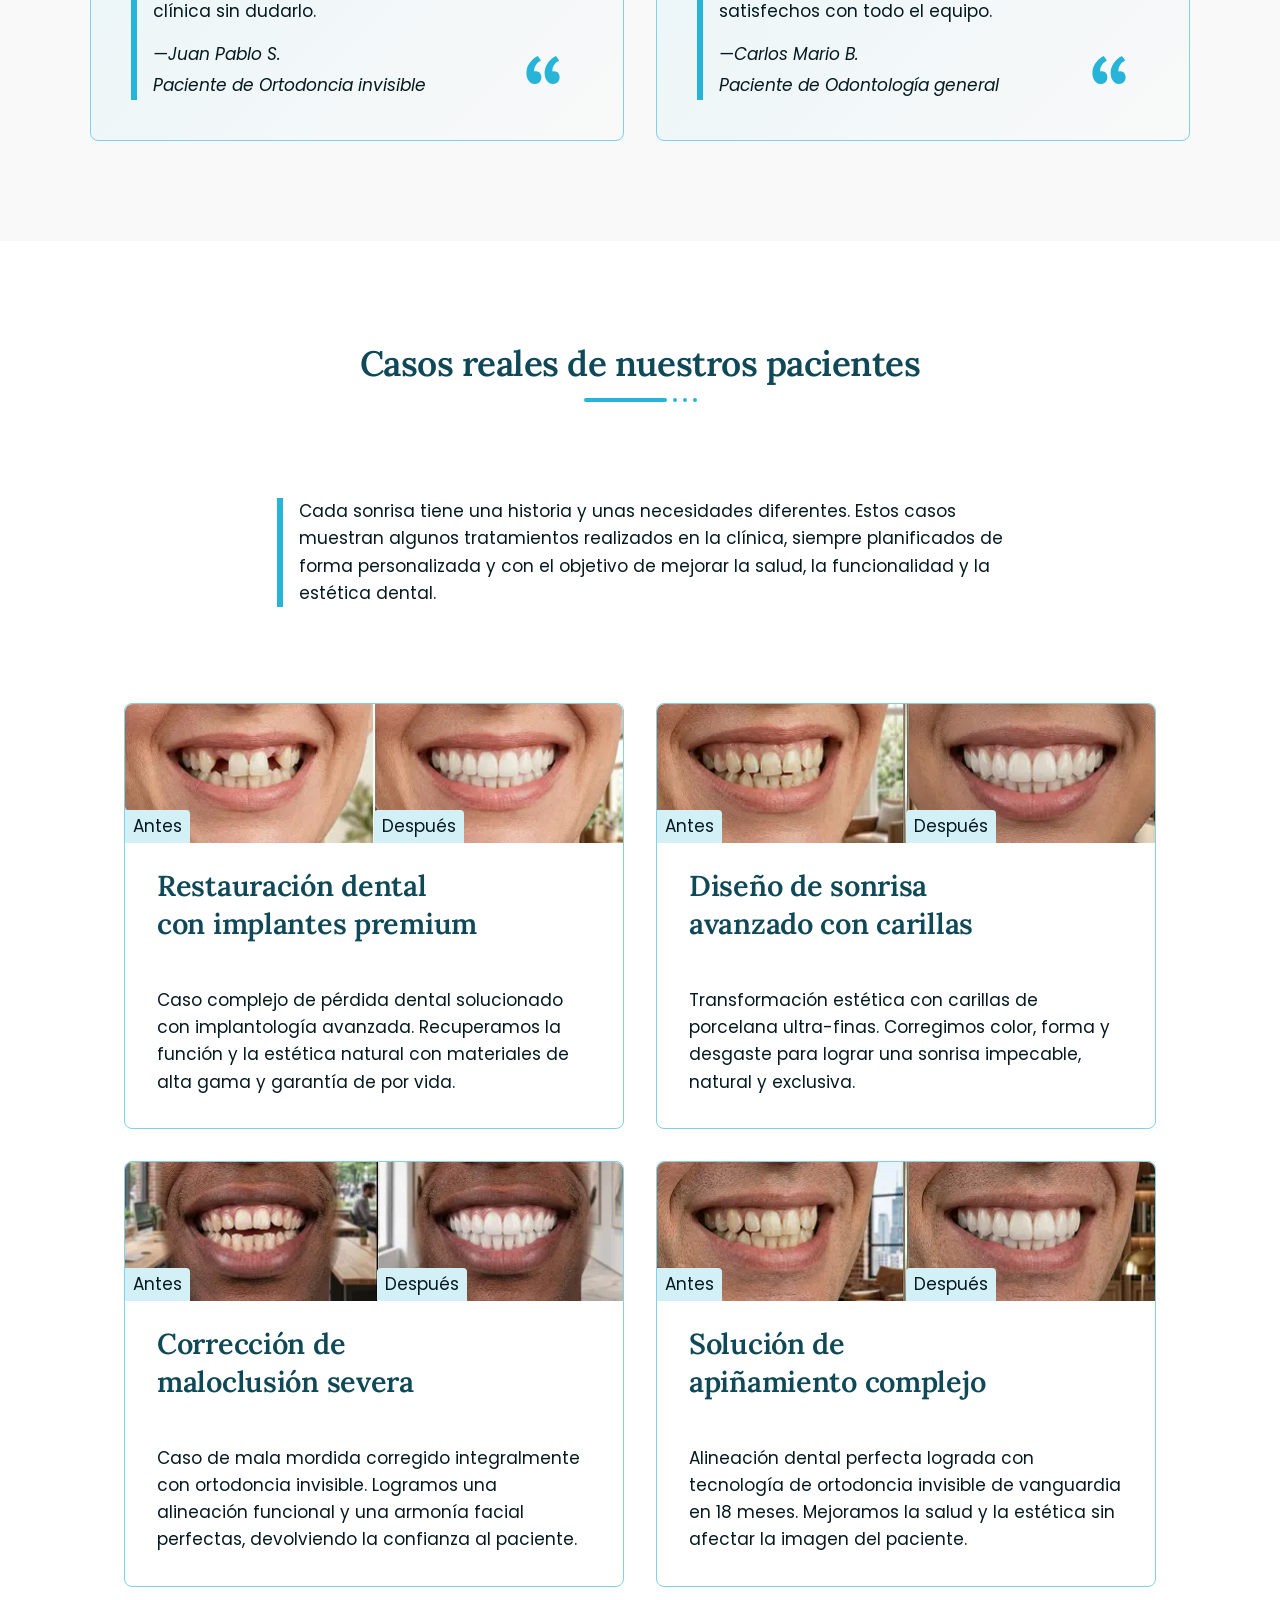
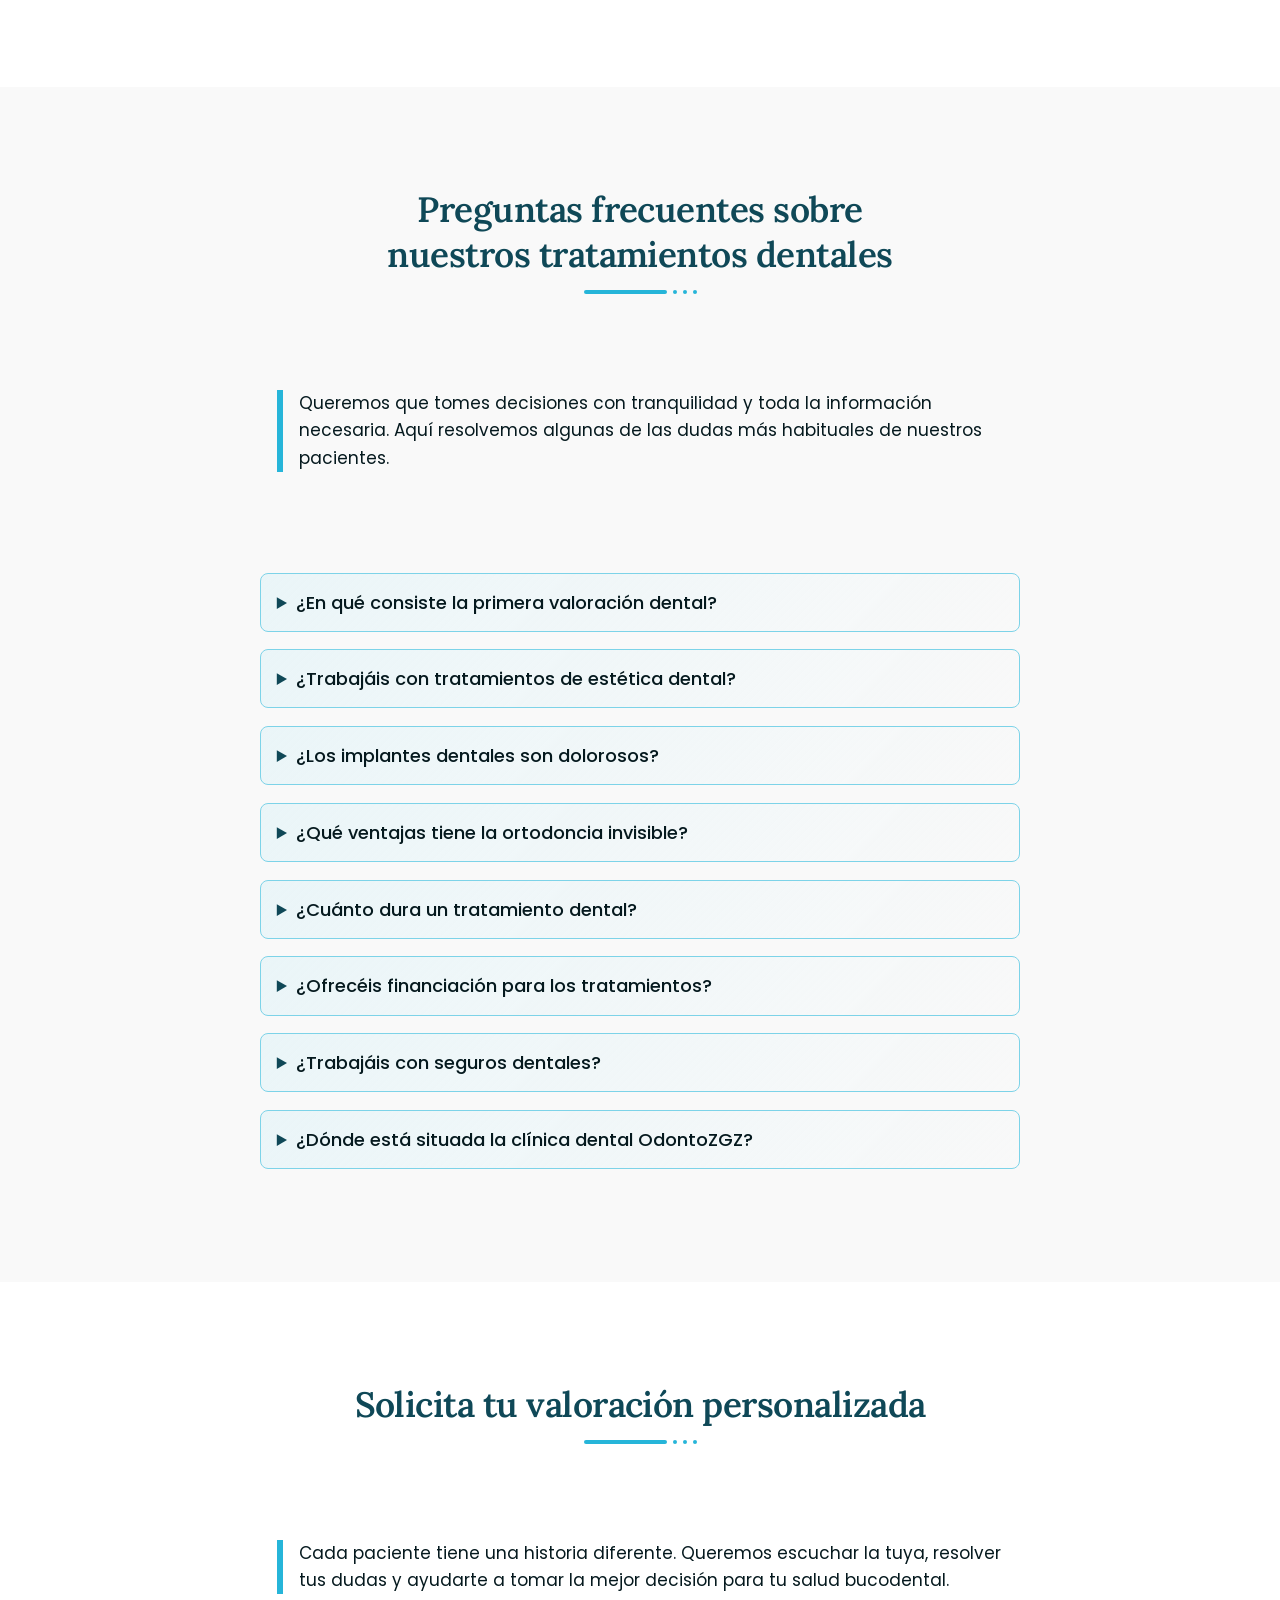
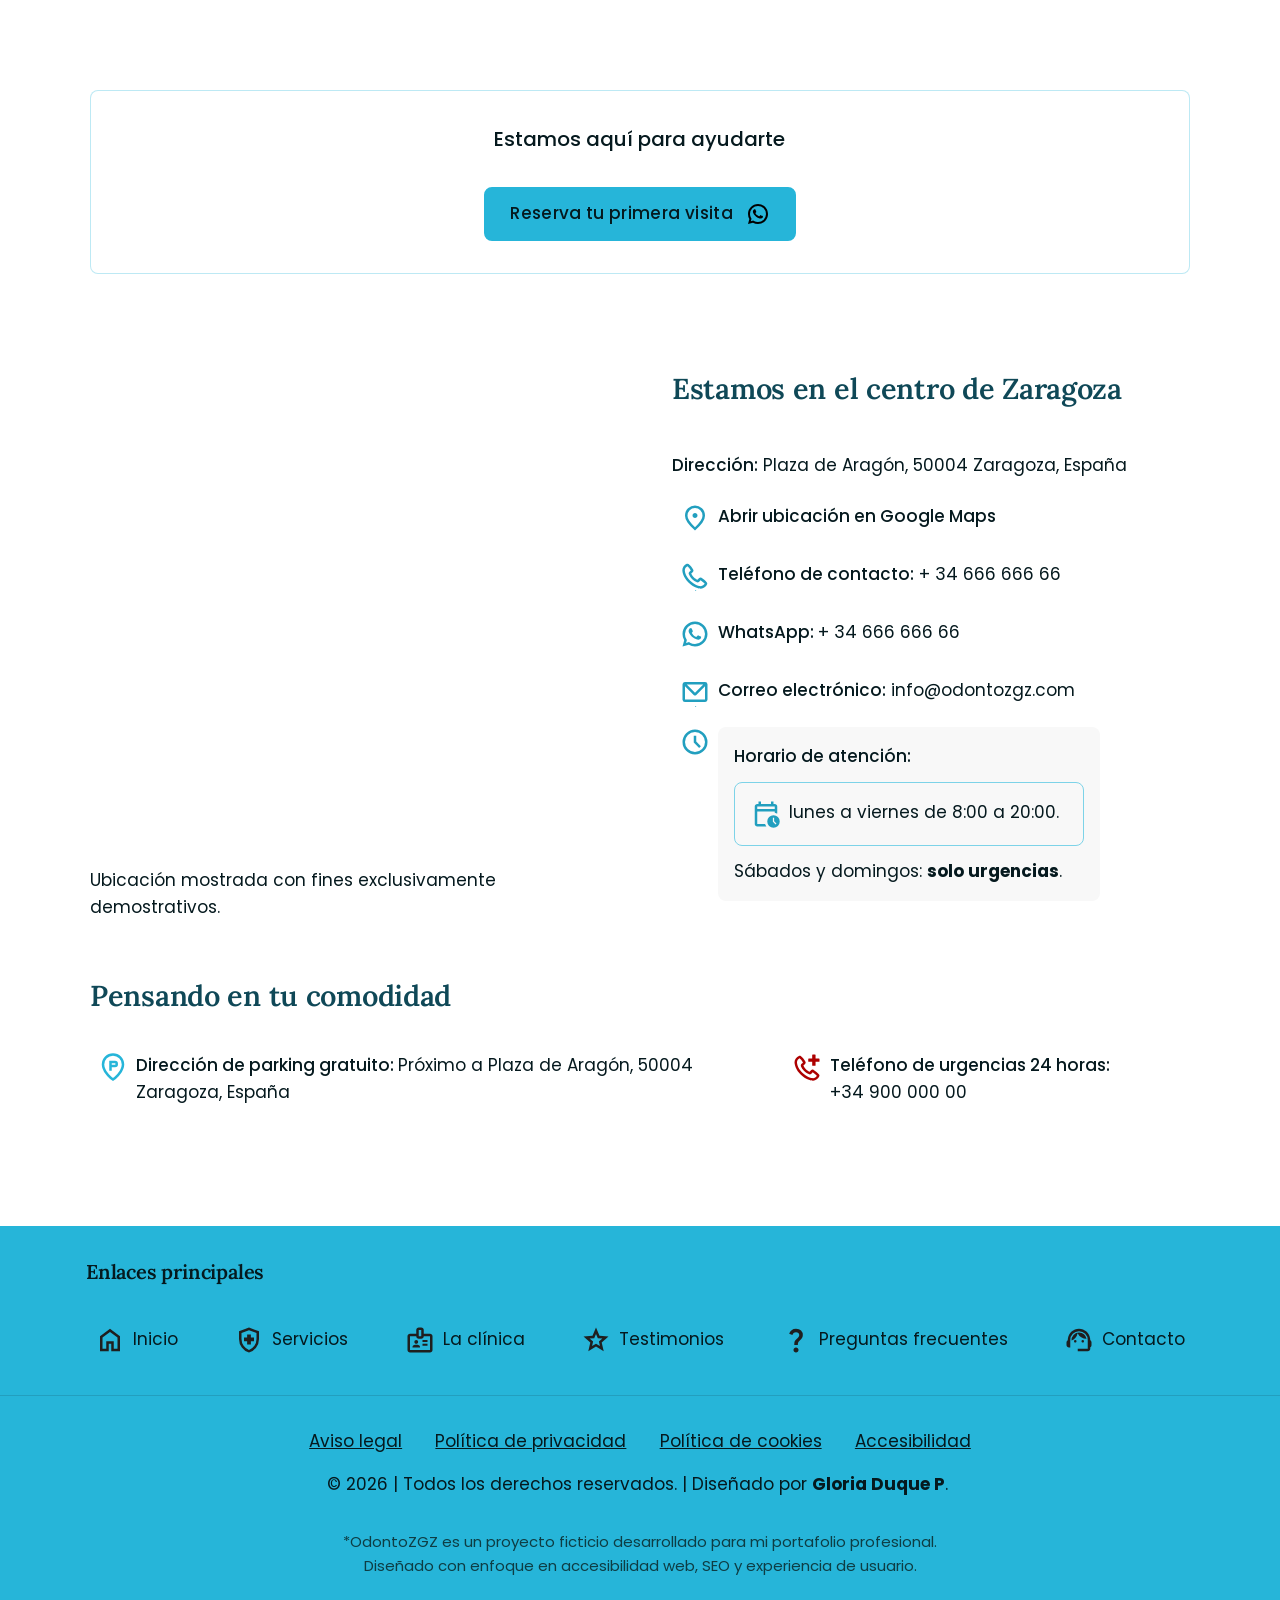
==== commit d4fbfd2c: "Corregir ajuste de elementos (Reflow)" ====
--- a/index.html
+++ b/index.html
@@ -48,7 +48,7 @@
                         <li aria-hidden="true"><span class="barra-separa-hora-comple"
                                 aria-hidden="true">|</span></li>
                         <li><span class="direccion-header"><span class="descripcion">Dirección</span>: Plaza Aragón, 50004, Zaragoza</span></li>
-                        <li aria-hidden="true"><span class="barra-separa1-header">|</span></li>
+                        <!-- <li aria-hidden="true"><span class="barra-separa1-header">|</span></li> -->
                         <!-- <div class="enlaces-lista-header"> -->
 
                         <li><a class="g-ubicacion direccion-map  ubicacion-header icono-enlace-header-super icon-sup-no-btn "
@@ -67,7 +67,7 @@
                                     Zaragoza</span></a>
                         </li>
 
-                        <li><a class="g-ubicacion ubicacion-header icon-sup-no-btn icono-enlace-header-super"
+                        <!-- <li><a class="g-ubicacion ubicacion-header icon-sup-no-btn icono-enlace-header-super"
                                 href="https://maps.app.goo.gl/1pMywQaYtEm4NKyd7" rel="noopener noreferrer"
                                 target="_blank"
                                 aria-label="Ver ubicación del parking en Google Maps, Se abre en una nueva pestaña">
@@ -82,7 +82,7 @@
                                     </g>
                                 </svg>
                                 <span class="texto-enlac-head-sup g-ubicacion">Parking</span></a>
-                        </li>
+                        </li> -->
                         <li aria-hidden="true"><span class="barra-separa-header">|</span></li>
                         <li><a class="icono-enlace-header-super icon-sup-no-btn telefono-urgencia"
                                 href="tel:+3490000000" aria-label="Teléfono de urgencias 24 horas: +34 900 000 00">
@@ -370,7 +370,7 @@
                             <figure class="">
                                 <img class="img1-nosotros" src="assets/img/nosotros-recepcion-odontozgz.webp"
                                     alt="Recepción de la clínica dental OdontoZGZ en Zaragoza, se percibe un sitio profesional y acogedor."
-                                    loading="lazy" width="767" height="767">
+                                    loading="lazy" width="500" height="500">
                             </figure>
                         </div>
                         <div class="nosot-grid">
@@ -858,9 +858,7 @@
                                                     <div class="horario-urgencias">
                                                         <div class="img-horario-contacto">
                                                             <img src="assets/img/calendar-clock-contacto.svg"
-                                                                alt=""><span>lunes&nbsp;a&nbsp;viernes&nbsp;
-                                                                8:00&nbsp;a&nbsp;20:00.
-                                                            </span>
+                                                                alt=""><span>lunes a viernes de 8:00 a 20:00. </span>
                                                         </div>
                                                     </div>
                                                     <div>
--- a/assets/css/styles.css
+++ b/assets/css/styles.css
@@ -2195,9 +2195,9 @@
 }
 
 .logo img {
-  width: 4.9rem;
+  width: 6rem;
   height: auto;
-  min-width: 4.9rem;
+  min-width: 6rem;
 }
 @media (min-width: 360px) {
   .logo img {
@@ -2532,7 +2532,7 @@
 .proceso-tarjeta {
   background: var(--color-white);
   display: flex;
-  flex-direction: row;
+  flex-direction: column;
 }
 
 @media (min-width: 768px) {
@@ -2558,12 +2558,12 @@
   font-weight: 700;
   color: var(--color-primary-800);
   background-color: var(--color-primary-100);
-  padding: 3.5rem 2rem 2rem 2rem;
+  padding: 2rem;
   margin: 0;
   display: flex;
   overflow: hidden;
   line-height: 0;
-  justify-content: center;
+  justify-content: start;
 }
 
 .textos-proceso {
@@ -3027,3 +3027,10 @@
     top: 4.5rem;
   }
 }
+li.horario-header {
+  display: none;
+}
+.img1-nosotros,
+.img2-nosotros {
+  margin: 0 auto;
+}
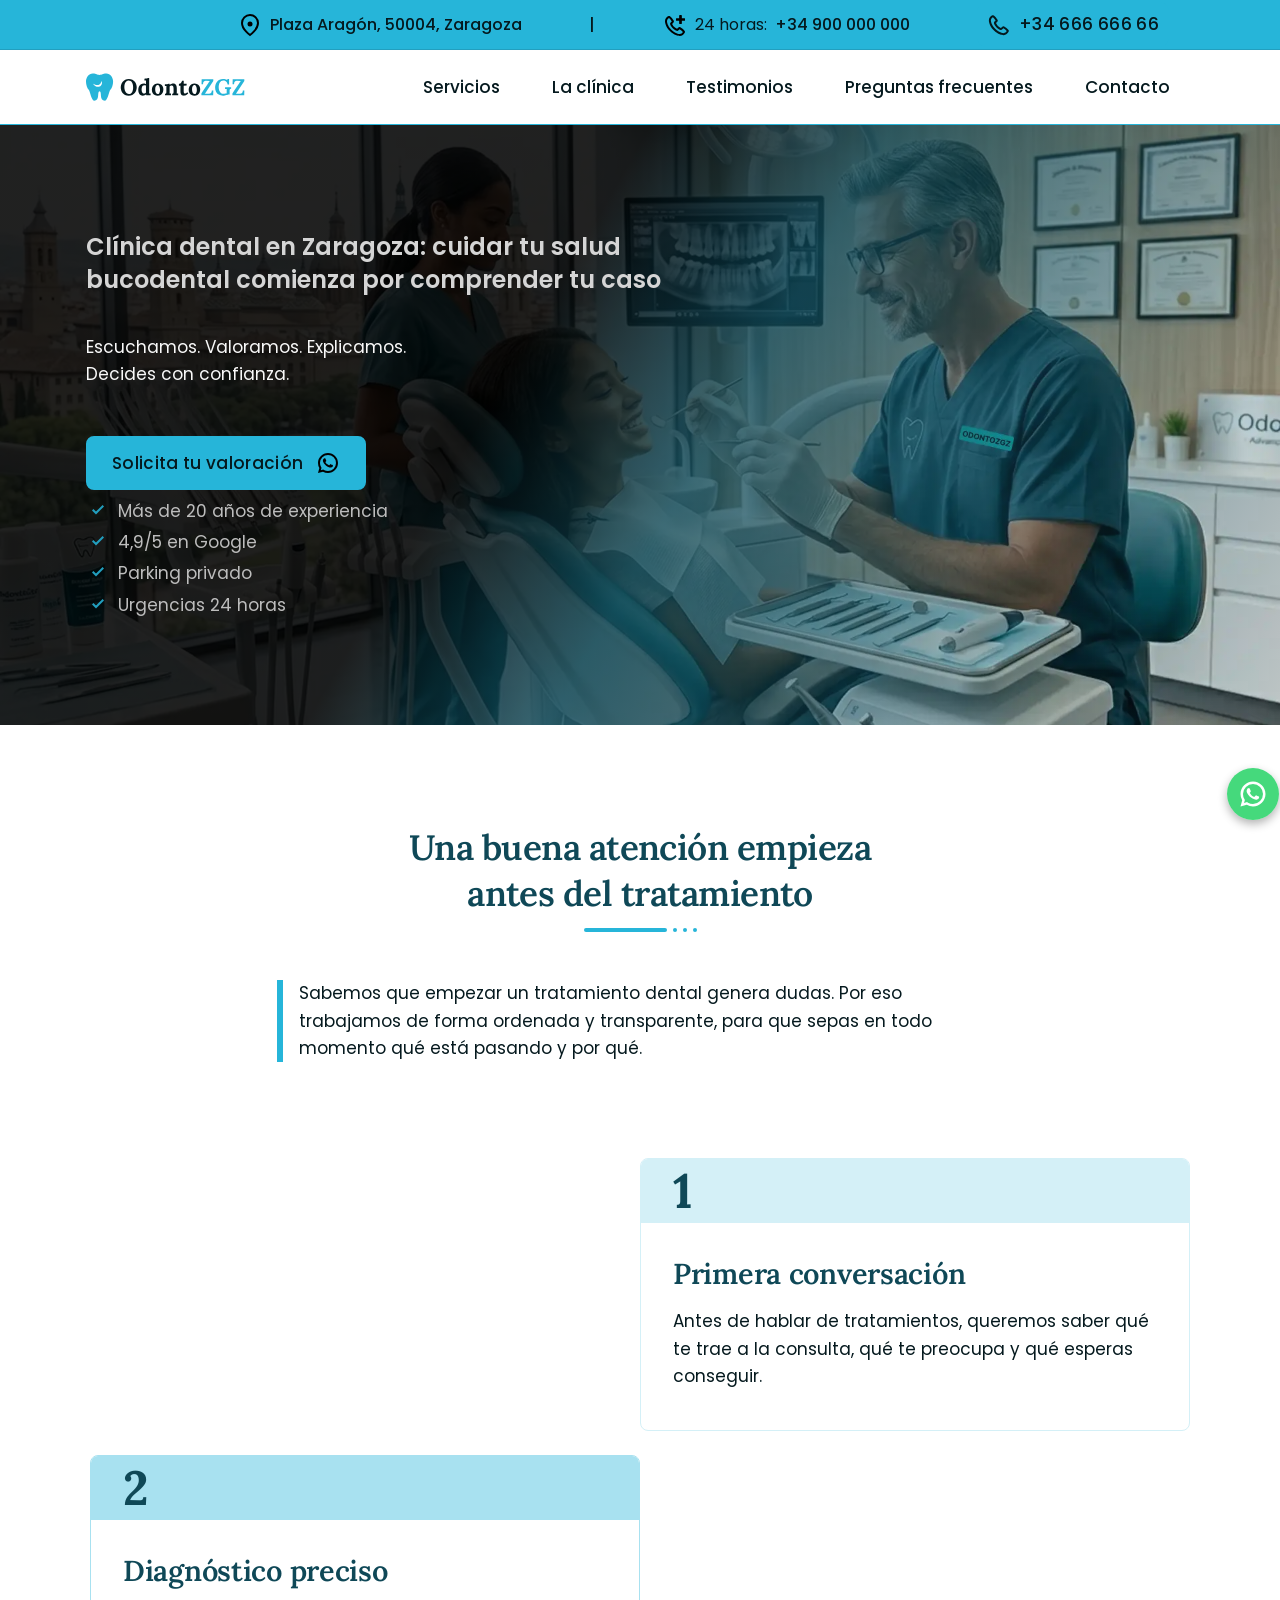
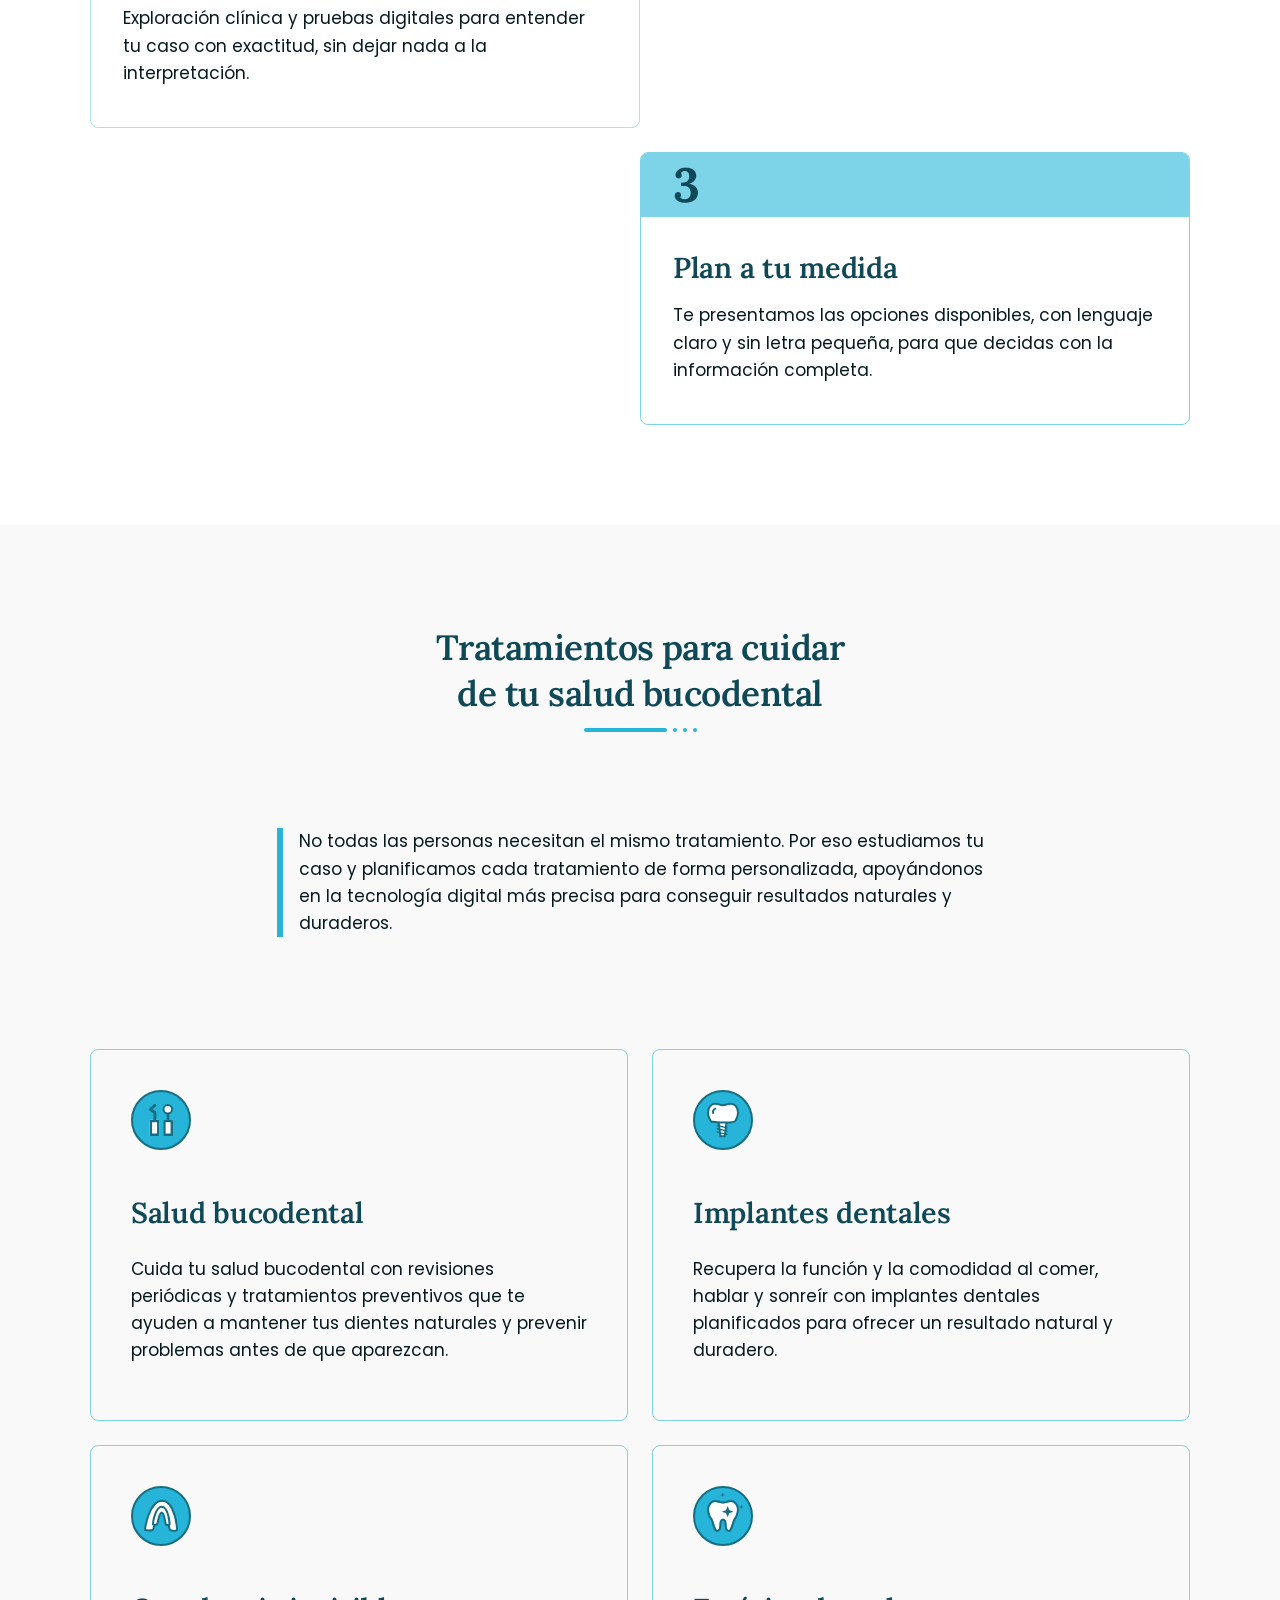
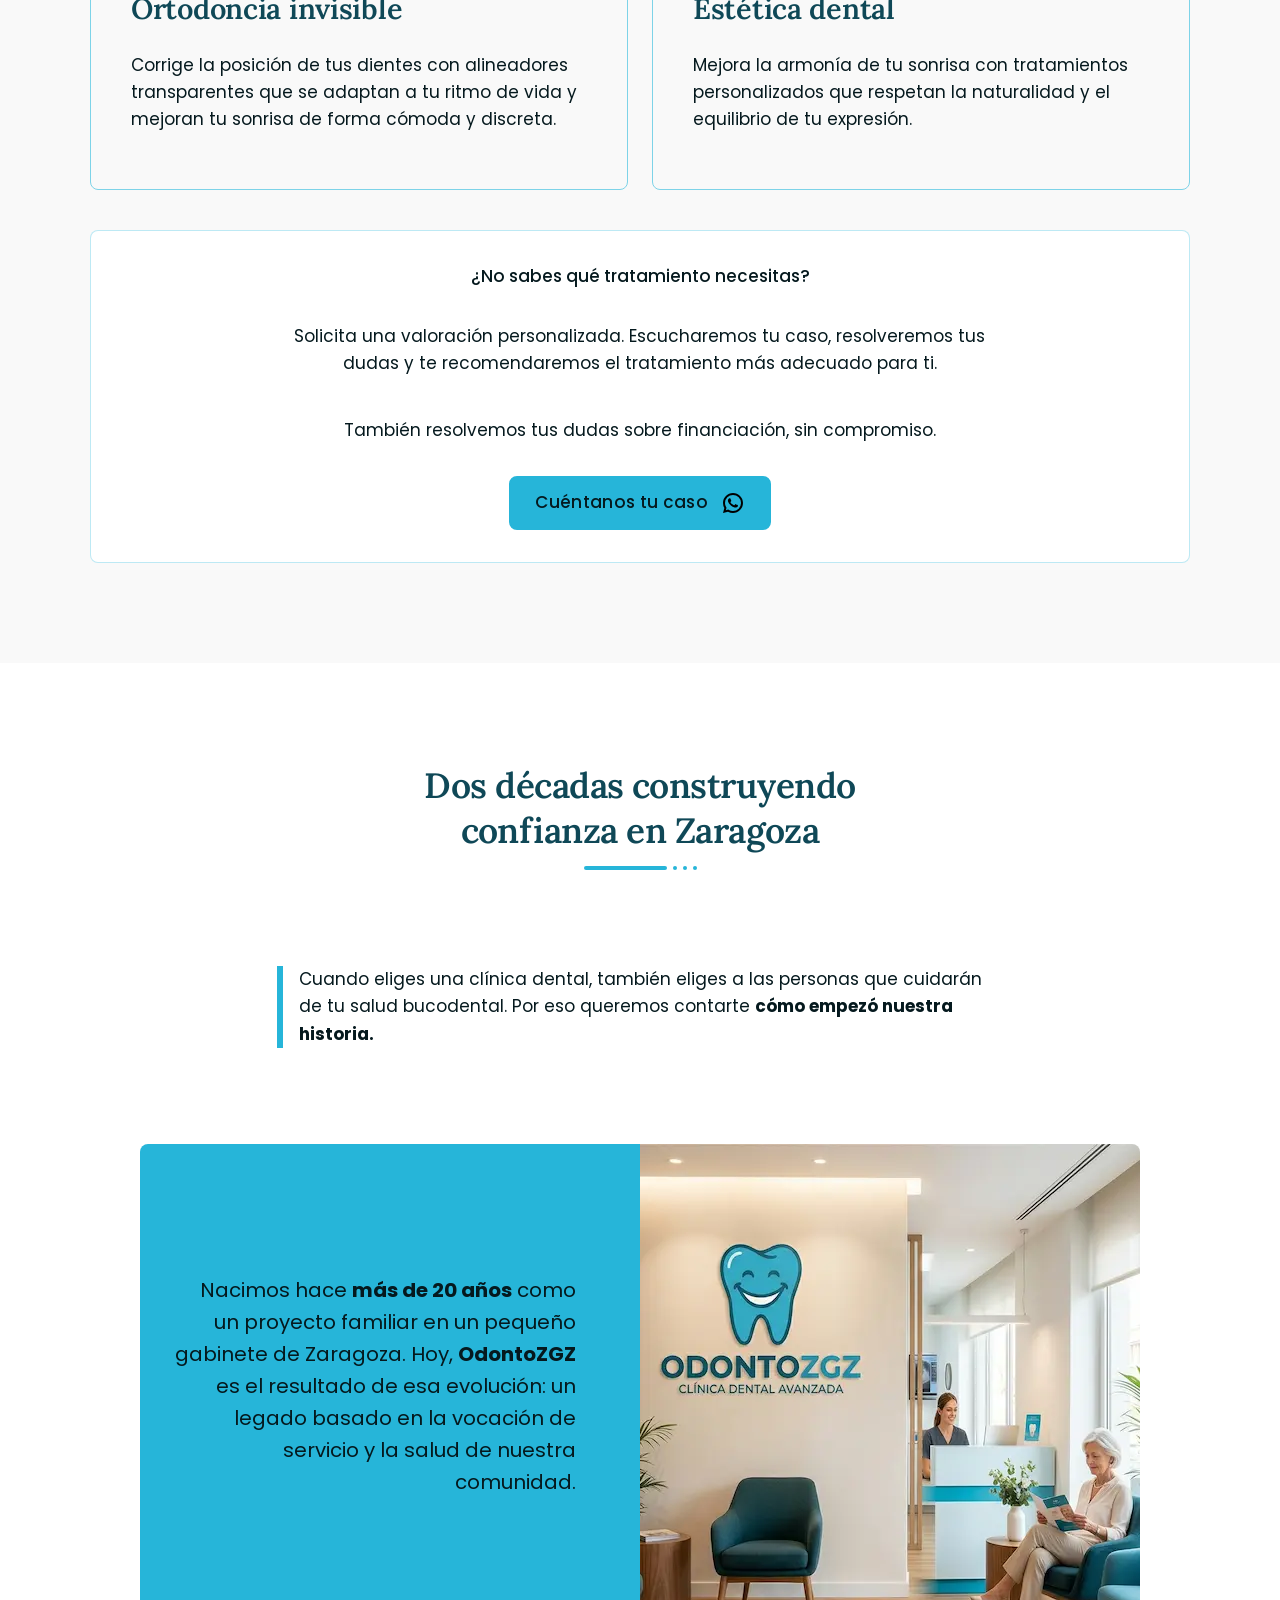
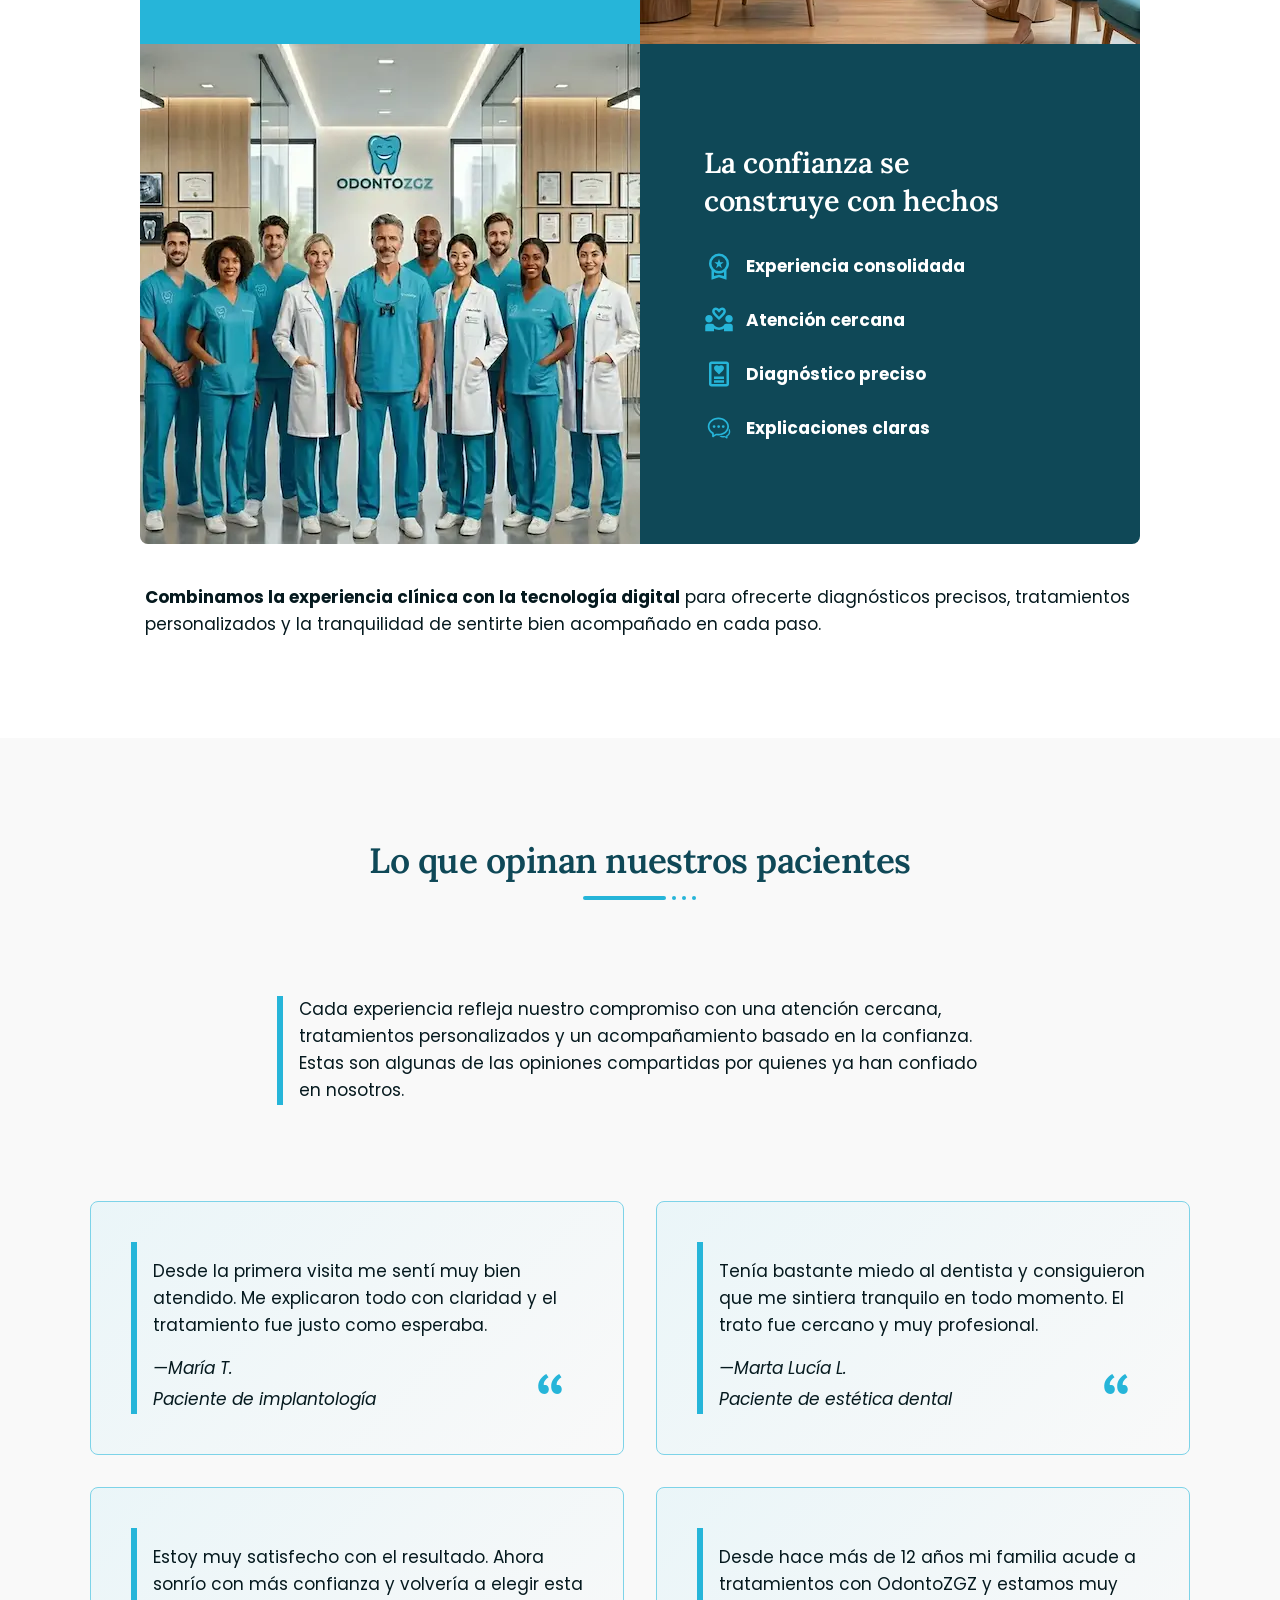
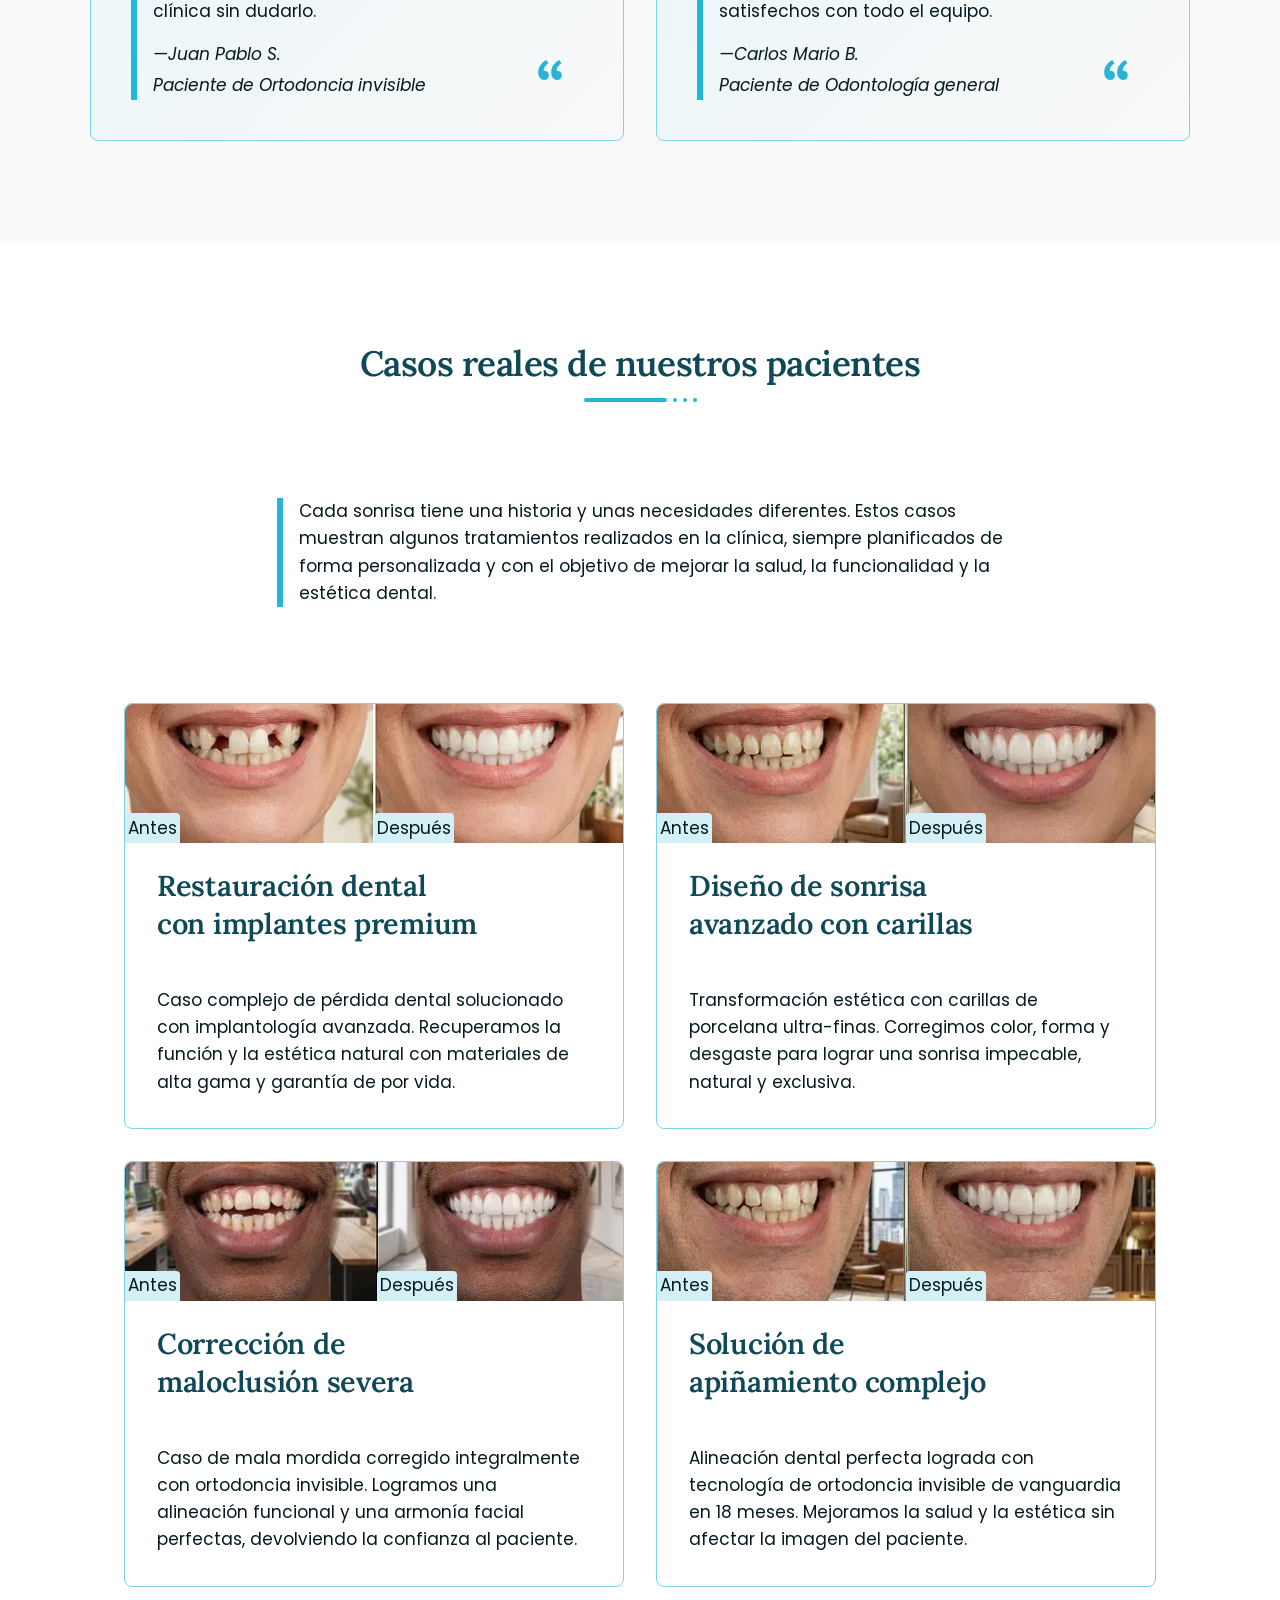
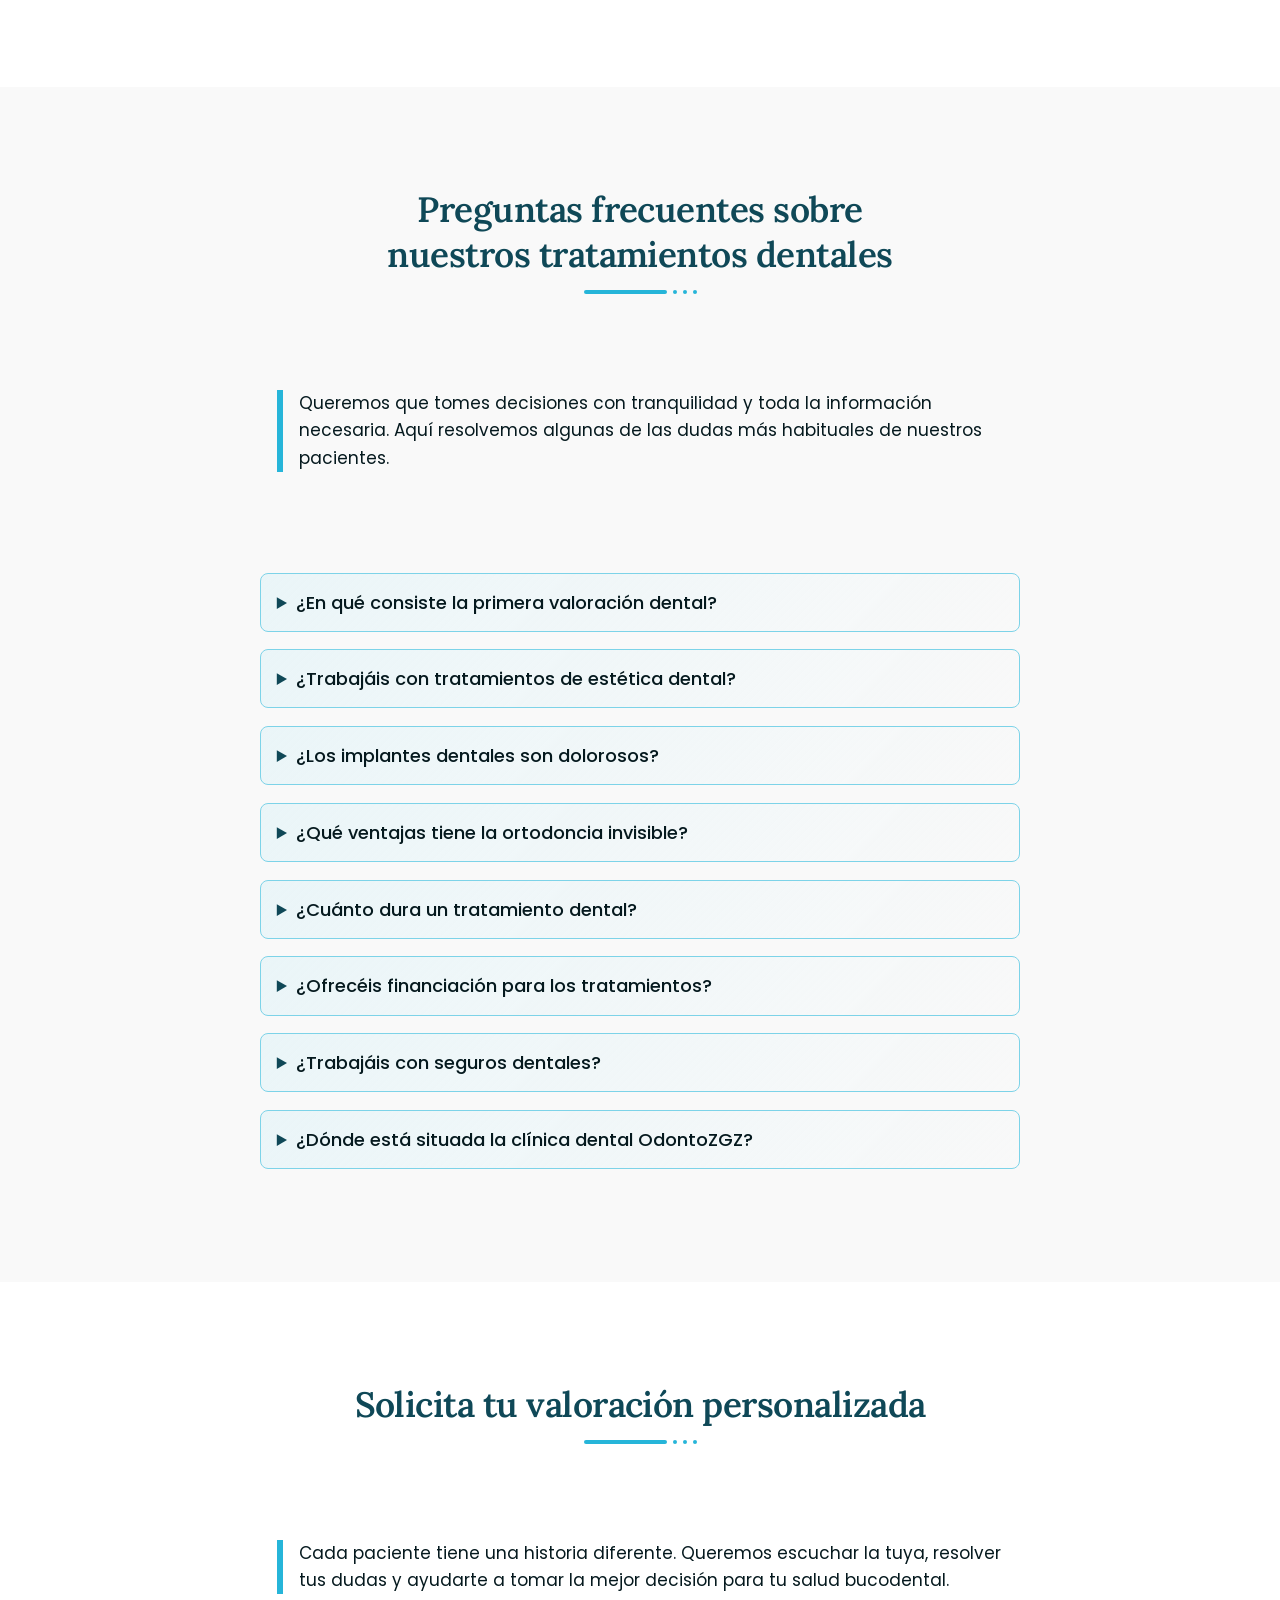
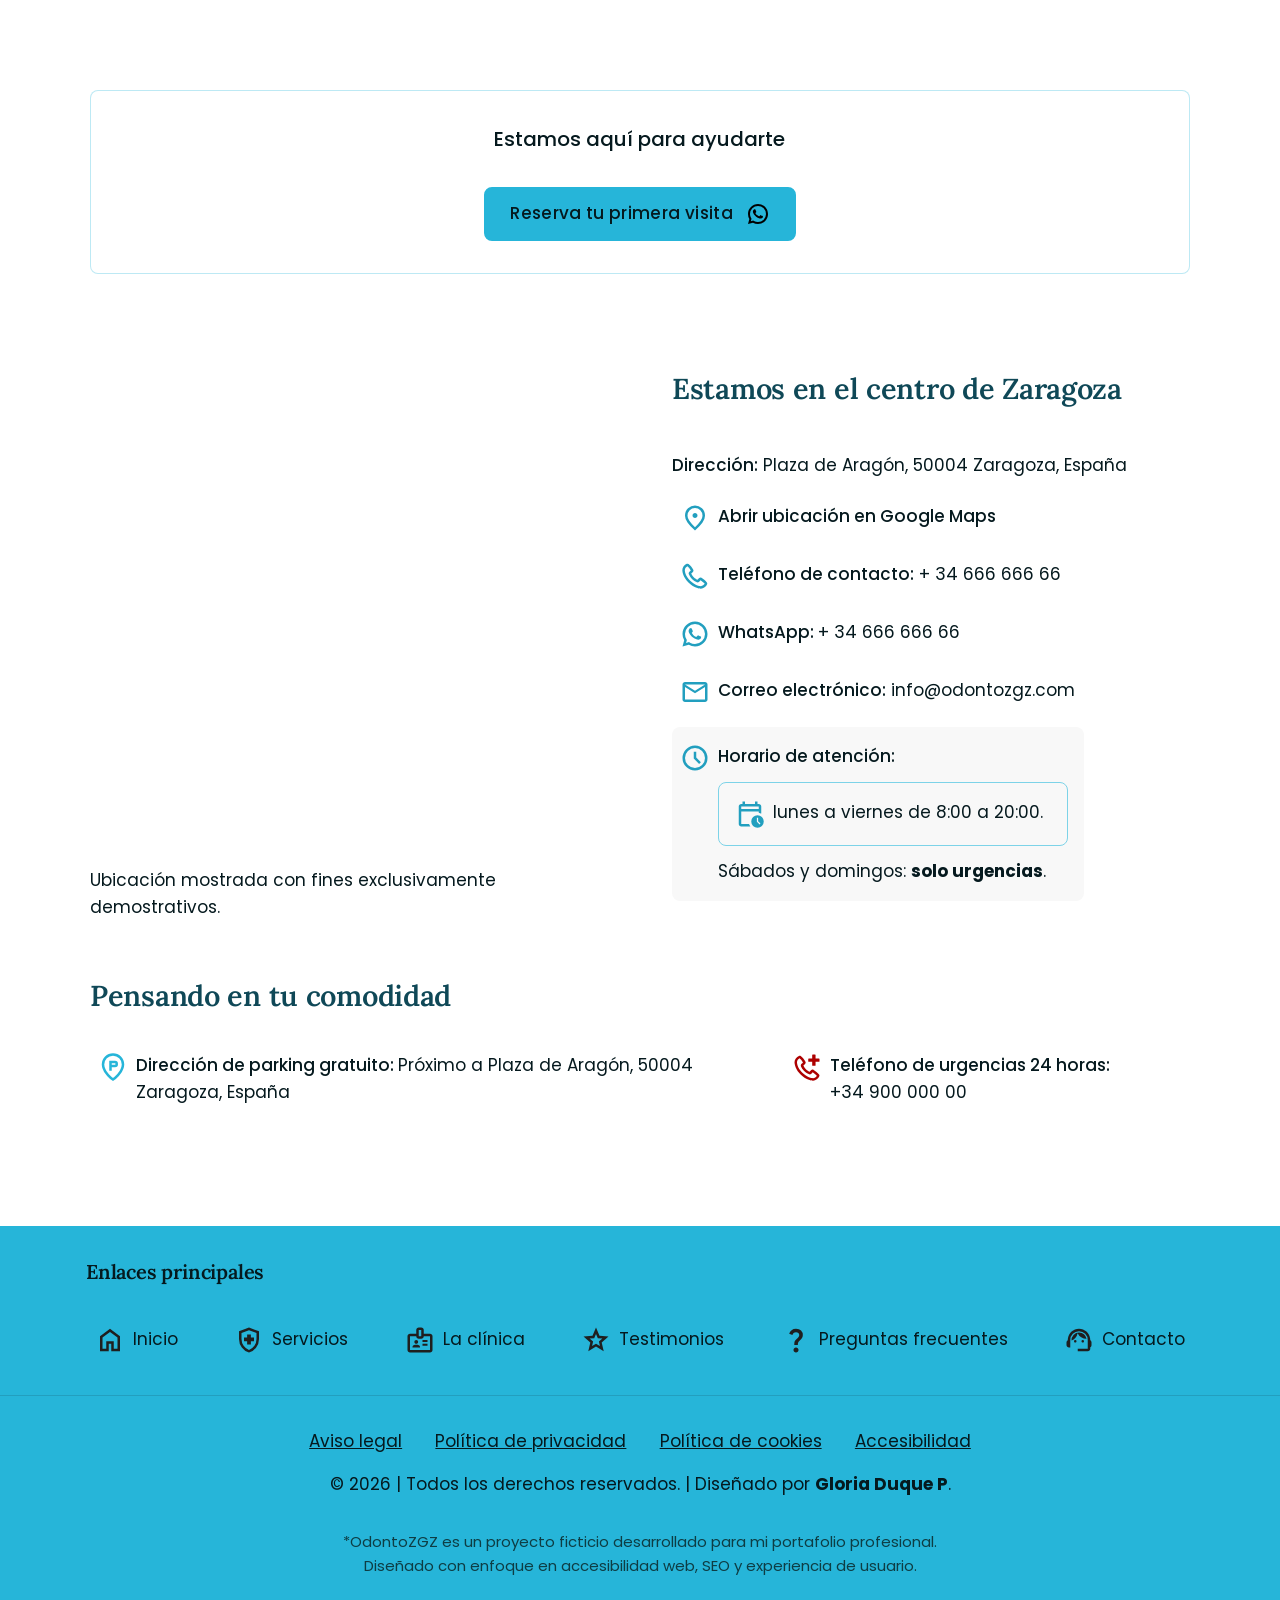
==== commit 7566a586: "Cambio de imágenes antes y después del tratamiento,  modificar display flex a column de los procesos" ====
--- a/index.html
+++ b/index.html
@@ -48,9 +48,6 @@
                         <li aria-hidden="true"><span class="barra-separa-hora-comple"
                                 aria-hidden="true">|</span></li>
                         <li><span class="direccion-header"><span class="descripcion">Dirección</span>: Plaza Aragón, 50004, Zaragoza</span></li>
-                        <!-- <li aria-hidden="true"><span class="barra-separa1-header">|</span></li> -->
-                        <!-- <div class="enlaces-lista-header"> -->
-
                         <li><a class="g-ubicacion direccion-map  ubicacion-header icono-enlace-header-super icon-sup-no-btn "
                                 href="https://maps.app.goo.gl/fbZkfuw5oKSmPvdQ9" rel="noopener noreferrer"
                                 target="_blank">
@@ -66,23 +63,6 @@
                                 </svg><span class="texto-enlac-head-sup g-ubicacion">Plaza Aragón, 50004,
                                     Zaragoza</span></a>
                         </li>
-
-                        <!-- <li><a class="g-ubicacion ubicacion-header icon-sup-no-btn icono-enlace-header-super"
-                                href="https://maps.app.goo.gl/1pMywQaYtEm4NKyd7" rel="noopener noreferrer"
-                                target="_blank"
-                                aria-label="Ver ubicación del parking en Google Maps, Se abre en una nueva pestaña">
-                                <svg class="icon-parking" aria-hidden="true" focusable="false" fill="currentColor"
-                                    xmlns="http://www.w3.org/2000/svg" width="24" height="24" viewBox="0 0 24 24">
-                                    <g>
-                                        <path d="M20 10c0 6.5-8 12-8 12s-8-5.5-8-12a8 8 0 1 1 16 0" />
-                                        <path stroke="#05191e" stroke-width="2"
-                                            d="M20 10c0 6.5-8 12-8 12s-8-5.5-8-12a8 8 0 1 1 16 0Z" />
-                                        <path stroke="#05191E" stroke-linecap="square" stroke-width="2"
-                                            d="M10 14v-2.8m0 0V8h3.636C14.091 8 15 8.354 15 9.6s-.91 1.6-1.364 1.6z" />
-                                    </g>
-                                </svg>
-                                <span class="texto-enlac-head-sup g-ubicacion">Parking</span></a>
-                        </li> -->
                         <li aria-hidden="true"><span class="barra-separa-header">|</span></li>
                         <li><a class="icono-enlace-header-super icon-sup-no-btn telefono-urgencia"
                                 href="tel:+3490000000" aria-label="Teléfono de urgencias 24 horas: +34 900 000 00">
@@ -790,7 +770,14 @@
                                     <!-- Teléfono -->
                                     <li>
                                         <a class="link-contacto" href="tel:+34666666666">
-                                            <svg fill="currentColor" class="icon-primary" aria-hidden="true"
+                                            <svg class="icon-primary" aria-hidden="true" focusable="false" xmlns="http://www.w3.org/2000/svg" width="24" height="24" viewBox="0 0 24 24">
+                                    <g fill="none" fill-rule="evenodd">
+                                        <path d="m12.593 23.258l-.011.002l-.071.035l-.02.004l-.014-.004l-.071-.035q-.016-.005-.024.005l-.004.01l-.017.428l.005.02l.01.013l.104.074l.015.004l.012-.004l.104-.074l.012-.016l.004-.017l-.017-.427q-.004-.016-.017-.018m.265-.113l-.013.002l-.185.093l-.01.01l-.003.011l.018.43l.005.012l.008.007l.201.093q.019.005.029-.008l.004-.014l-.034-.614q-.005-.018-.02-.022m-.715.002a.02.02 0 0 0-.027.006l-.006.014l-.034.614q.001.018.017.024l.015-.002l.201-.093l.01-.008l.004-.011l.017-.43l-.003-.012l-.01-.01z"></path>
+                                        <path fill="currentColor" d="M8.172 15.829c3.845 3.845 7.408 4.266 8.454 4.305c1.264.046 2.554-.986 3.112-2.043c-.89-1.044-2.049-1.854-3.318-2.732c-.749.748-1.672 2.138-2.901 1.64c-.699-.281-2.425-1.076-3.933-2.585S7.283 11.18 7 10.482c-.498-1.231.896-2.156 1.645-2.905c-.878-1.29-1.674-2.479-2.716-3.324c-1.072.56-2.11 1.84-2.063 3.121c.039 1.046.46 4.609 4.306 8.455m8.38 6.304c-1.44-.053-5.521-.617-9.795-4.89c-4.273-4.274-4.836-8.354-4.89-9.795c-.08-2.196 1.602-4.329 3.545-5.162a1.47 1.47 0 0 1 1.445.159c1.608 1.173 2.717 2.95 3.67 4.342A1.504 1.504 0 0 1 10.35 8.7l-1.356 1.357C9.309 10.752 9.95 11.95 11 13s2.248 1.691 2.944 2.006l1.355-1.356a1.5 1.5 0 0 1 1.918-.171c1.42.984 3.088 2.077 4.304 3.634a1.47 1.47 0 0 1 .189 1.485c-.837 1.953-2.955 3.616-5.158 3.535"></path>
+                                    </g>
+                                </svg>
+
+                                            <!-- <svg fill="currentColor" class="icon-primary" aria-hidden="true"
                                                 focusable="false" xmlns="http://www.w3.org/2000/svg" width="24"
                                                 height="24" viewBox="0 0 24 24">
                                                 <g fill-rule="evenodd">
@@ -799,7 +786,7 @@
                                                     <path
                                                         d="M8.172 15.829c3.845 3.845 7.408 4.266 8.454 4.305c1.264.046 2.554-.986 3.112-2.043c-.89-1.044-2.049-1.854-3.318-2.732c-.749.748-1.672 2.138-2.901 1.64c-.699-.281-2.425-1.076-3.933-2.585S7.283 11.18 7 10.482c-.498-1.231.896-2.156 1.645-2.905c-.878-1.29-1.674-2.479-2.716-3.324c-1.072.56-2.11 1.84-2.063 3.121c.039 1.046.46 4.609 4.306 8.455m8.38 6.304c-1.44-.053-5.521-.617-9.795-4.89c-4.273-4.274-4.836-8.354-4.89-9.795c-.08-2.196 1.602-4.329 3.545-5.162a1.47 1.47 0 0 1 1.445.159c1.608 1.173 2.717 2.95 3.67 4.342A1.504 1.504 0 0 1 10.35 8.7l-1.356 1.357C9.309 10.752 9.95 11.95 11 13s2.248 1.691 2.944 2.006l1.355-1.356a1.5 1.5 0 0 1 1.918-.171c1.42.984 3.088 2.077 4.304 3.634a1.47 1.47 0 0 1 .189 1.485c-.837 1.953-2.955 3.616-5.158 3.535" />
                                                 </g>
-                                            </svg>
+                                            </svg> -->
                                             <div>
                                                 <span class="label-address">Teléfono de contacto:</span>
                                                 <span>+&nbsp;34&nbsp;666&nbsp;666&nbsp;66</span>
@@ -829,18 +816,7 @@
                                     <!-- Correo Electrónico -->
                                     <li>
                                         <a class="link-contacto" href="mailto:info@odontozgz.com">
-                                            <svg fill="currentColor" class="icon-primary" aria-hidden="true"
-                                                focusable="false" xmlns="http://www.w3.org/2000/svg" width="24"
-                                                height="24" viewBox="0 0 24 24">
-                                                <g>
-                                                    <path
-                                                        d="m12.593 23.258l-.011.002l-.071.035l-.02.004l-.014-.004l-.071-.035q-.016-.005-.024.005l-.004.01l-.017.428l.005.02l.01.013l.104.074l.015.004l.012-.004l.104-.074l.012-.016l.004-.017l-.017-.427q-.004-.016-.017-.018m.265-.113l-.013.002l-.185.093l-.01.01l-.003.011l.018.43l.005.012l.008.007l.201.093q.019.005.029-.008l.004-.014l-.034-.614q-.005-.018-.02-.022m-.715.002a.02.02 0 0 0-.027.006l-.006.014l-.034.614q.001.018.017.024l.015-.002l.201-.093l.01-.008l.004-.011l.017-.43l-.003-.012l-.01-.01z">
-                                                    </path>
-                                                    <path
-                                                        d="M20 4a2 2 0 0 1 1.995 1.85L22 6v12a2 2 0 0 1-1.85 1.995L20 20H4a2 2 0 0 1-1.995-1.85L2 18V6a2 2 0 0 1 1.85-1.995L4 4zm0 3.414l-6.94 6.94a1.5 1.5 0 0 1-2.12 0L4 7.414V18h16zM18.586 6H5.414L12 12.586z">
-                                                    </path>
-                                                </g>
-                                            </svg>
+                                           <svg class="icon-primary" aria-hidden="true" focusable="false" xmlns="http://www.w3.org/2000/svg" height="24" viewBox="0 -960 960 960" width="24" fill="currentColor"><path d="M160-160q-33 0-56.5-23.5T80-240v-480q0-33 23.5-56.5T160-800h640q33 0 56.5 23.5T880-720v480q0 33-23.5 56.5T800-160H160Zm320-280L160-640v400h640v-400L480-440Zm0-80 320-200H160l320 200ZM160-640v-80 480-400Z"/></svg>
 
                                             <div><span class="label-address">Correo&nbsp;electrónico:</span>
                                                 <span>info@odontozgz.com</span>
@@ -1032,8 +1008,8 @@
                     </li>
                 </ul>
                 <p class="derechos-copy">
-                    © 2026&nbsp;|&nbsp;Todos&nbsp;los&nbsp;derechos&nbsp;reservados. |
-                    Diseñado&nbsp;por&nbsp;<b>Gloria&nbsp;Duque&nbsp;P</b>.&nbsp;
+                    © 2026 | Todos los derechos reservados. |
+                    Diseñado por <b>Gloria Duque P</b>.
                 </p>
                 <p class="texto-footer-infor">
                     *OdontoZGZ es un proyecto ficticio desarrollado para mi portafolio
--- a/assets/css/styles.css
+++ b/assets/css/styles.css
@@ -1043,7 +1043,7 @@
 
 footer.footer-principal a:hover,
 footer.footer-principal a:focus {
-  background-color: var(--color-primary-transp);
+  /* background-color: var(--color-primary-transp); */
   text-decoration: none;
 }
 
@@ -1221,7 +1221,6 @@
   text-align: center;
 }
 
-/* .od-present-nosot div.container, */
 .od-contacto div.container,
 .od-servicios div.container,
 .od-casos-exito div.container,
@@ -1242,11 +1241,6 @@
   .od-parrafo-hero {
     text-align: unset;
   }
-/* 
-  .hero-text-principal {
-    justify-content: center;
-    width: 70%;
-  } */
 
   .od-contacto div.container,
   .od-servicios div.container,
@@ -1458,7 +1452,7 @@
 
 .text-antes-caso-exito,
 .text-despues-caso-exito {
-  padding: 0.2rem 0.5rem;
+  padding: 0.1rem 0.2rem;
   position: absolute;
   background-color: var(--color-primary-transp);
   border-bottom: none;
@@ -1553,6 +1547,7 @@
   align-items: center;
   justify-content: space-between;
   padding-right: 1rem;
+  gap: 0.5rem;
 }
 
 .cta-textos {
@@ -2001,17 +1996,6 @@
   transition: fill 0.3s;
 }
 
-/* .icon-parking {
-  fill: var(--color-icon-primary);
-  transition: fill 0.3s;
-} */
-
-/* .link-contacto:focus svg.icon-parking,
-.link-contacto:hover svg.icon-parking {
-  fill: var(--color-secundary);
-  stroke: var(--color-secundary);
-} */
-
 .link-contacto:focus,
 .link-contacto:hover {
   background-color: var(--color-hover);
@@ -2066,6 +2050,9 @@
   padding-inline: 0.5rem;
   align-items: flex-start;
   font-style: normal;
+    background: rgb(248, 248, 248);
+  padding: 1rem 1rem 1rem 0.5rem ;
+  border-radius: 0.5rem;
 }
 
 .servicios-adic-contacto {
@@ -2207,7 +2194,7 @@
 
 @media (min-width: 390px) {
   .logo img {
-    width: 7.5rem;
+    width: 8rem;
   }
 }
 
@@ -2297,13 +2284,6 @@
 .tel-urgencia {
   color: #ad0000;
 }
-
-.wrapper-horario-urgencias {
-  background: rgb(248, 248, 248);
-  padding: 1rem;
-  border-radius: 0.5rem;
-}
-
 /* PÁGINAS - AVISOS LEGALES*/
 .container-legales {
   width: 100%;
@@ -2396,9 +2376,9 @@
 }
 
 /*EVITA QUE AL ZOOM 400% TAPE EL MENÚ HAMBURGUESA*/
-@media (max-width: 767px) {
+@media (max-width: 449px) {
   .whatsapp-fijo {
-    /* display: none; */
+    display: none;
     background-color: #25d366d9;
     right: 1px;
   }
@@ -2409,9 +2389,11 @@
   }
 }
 
-@media (min-width: 768px) {
+@media (min-width: 450px) {
   .whatsapp-fijo {
     display: flex;
+     background-color: #25d366d9;
+    right: 1px;
   }
 }
 
@@ -2648,10 +2630,6 @@
   color: var(--color-dark);
 }
 
-/* .footer-principal svg {
-  fill: currentColor;
-} */
-
 h3.titulo-nav-footer {
   color: var(--color-dark);
 }
@@ -2840,7 +2818,6 @@
 .informacion-contacto a.icon-sup-no-btn:hover,
 .informacion-contacto a.icon-sup-no-btn:focus {
   background-color: var(--color-hover);
-  /* border-radius: 0.25rem; */
 }
 
 .enlaces-lista-header .icon-parking {
@@ -2870,11 +2847,6 @@
   .no-js .header-principal a.logo {
     display: block;
   }
-
-  /* a.telefono-urgencia,
-  a.direccion-map {
-    margin-left: 2rem;
-  } */
 }
 
 /*PÁGINAS LEGALES*/
@@ -2930,12 +2902,6 @@
 .js .direccion-header {
   display: none;
 }
-/* .no-js .horario-completo-header {
-  display: flex;
-  flex-direction: column;
-  padding-left: 1.5rem;
-} */
-
 .barra-separa1-header {
   display: none;
 }
@@ -2955,12 +2921,7 @@
   font-weight: 600;
 } */
 @media (min-width: 600px) {
-  /* .no-js .horario-completo-header {
-  display: flex;
-  flex-direction: row;
-  gap: 2rem;
-} */
-  .no-js .nav-links {
+   .no-js .nav-links {
     margin-top: 3.75rem;
   }
 }
@@ -2997,22 +2958,6 @@
 .no-js .header-superior {
   border-bottom: none;
 }
-/* .no-js .horario-completo-header {
-  margin-top: 2rem;
-} */
-/* @media (min-width:768px){
-   .no-js .horario-completo-header {
-  margin-top: 1rem;
-}
-} */
-@media (min-width: 1200px) {
-  /* .no-js .horario-completo-header {
-  margin-top: unset;
-} */
-}
-/* .descripcion {
-  font-weight: 500;
-} */
 .header-superior a.ubicacion-header:hover svg,
 .header-superior a.ubicacion-header:focus svg {
   color: var(--color-hover);
@@ -3033,4 +2978,23 @@
 .img1-nosotros,
 .img2-nosotros {
   margin: 0 auto;
-}+}
+blockquote div.quote-cite img {
+  width: 2em;
+}
+a.link-footer:hover,
+a.link-footer:focus {
+  background-color: var(--color-hover);
+}
+/*PRUEBA -NAVEGACIÓN CON MAYOR ESPACIADO*/
+/* * {
+line-height: 1.5 !important;
+letter-spacing: 0.12em !important;
+word-spacing: 0.16em !important;
+}
+p {
+margin-bottom: 2em !important;
+} */
+
+
+ 
